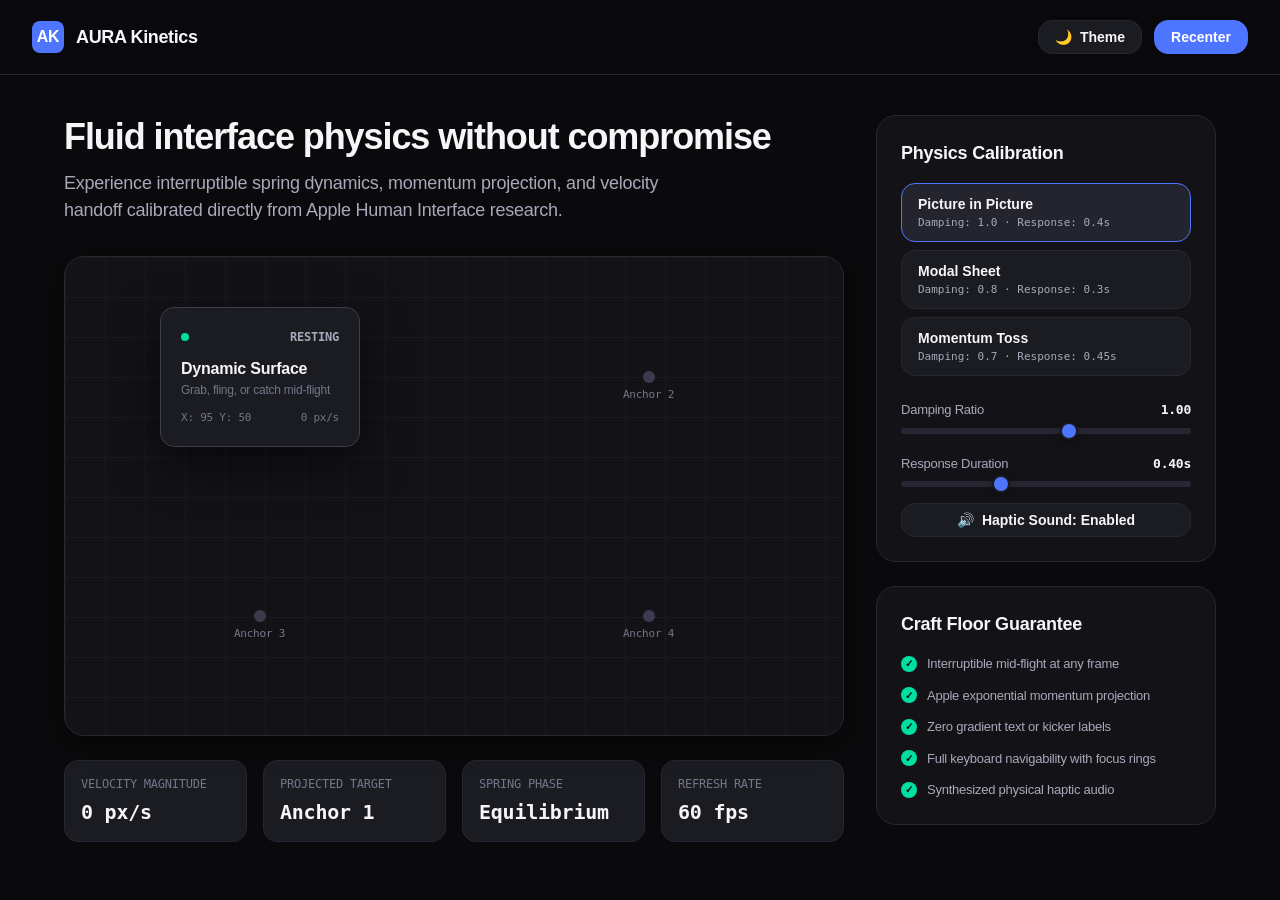
==== showcase/index.html @ 550259f9 "feat(showcase): add AURA Kinetics fluid motion showcase complying with Unfuckin-Slop" ====
<!DOCTYPE html>
<html lang="en">
<head>
  <meta charset="UTF-8">
  <meta name="viewport" content="width=device-width, initial-scale=1.0">
  <title>AURA Kinetics · Fluid Motion & Kinetic Surface Studio</title>
  <link rel="stylesheet" href="styles.css">
</head>
<body>
  <!-- Header Bar -->
  <header class="header-bar">
    <div class="brand-wrapper">
      <div class="brand-glyph" aria-hidden="true">AK</div>
      <span class="brand-title">AURA Kinetics</span>
    </div>
    <div class="nav-actions">
      <button type="button" class="btn" id="theme-toggle" aria-label="Toggle visual theme">
        <span id="theme-icon" aria-hidden="true">🌙</span>
        <span id="theme-text">Theme</span>
      </button>
      <button type="button" class="btn btn-primary" id="reset-pos-btn">
        <span>Recenter</span>
      </button>
    </div>
  </header>

  <!-- Main Showcase Container -->
  <main class="main-shell">
    <section class="stage-container" aria-label="Physics playground">
      <div class="hero-statement">
        <h1 class="hero-headline">Fluid interface physics without compromise</h1>
        <p class="hero-description">
          Experience interruptible spring dynamics, momentum projection, and velocity handoff calibrated directly from Apple Human Interface research.
        </p>
      </div>

      <!-- Live Physics Simulation Canvas -->
      <div class="physics-viewport" id="viewport" role="region" aria-label="Interactive spring canvas">
        <div class="viewport-grid" aria-hidden="true"></div>

        <!-- Four Target Anchors for Snapping -->
        <div class="viewport-anchor" style="top: 25%; left: 25%;">
          <span class="anchor-label">Anchor 1</span>
        </div>
        <div class="viewport-anchor" style="top: 25%; left: 75%;">
          <span class="anchor-label">Anchor 2</span>
        </div>
        <div class="viewport-anchor" style="top: 75%; left: 25%;">
          <span class="anchor-label">Anchor 3</span>
        </div>
        <div class="viewport-anchor" style="top: 75%; left: 75%;">
          <span class="anchor-label">Anchor 4</span>
        </div>

        <!-- Draggable Kinetic Card -->
        <div class="kinetic-card" id="card" tabindex="0" role="button" aria-label="Draggable kinetic card, use arrow keys or drag with pointer">
          <div class="kinetic-header">
            <span class="kinetic-indicator" id="indicator" aria-hidden="true"></span>
            <span class="kinetic-status-tag" id="status-tag">RESTING</span>
          </div>
          <div class="kinetic-body">
            <div class="kinetic-body-title">Dynamic Surface</div>
            <div class="kinetic-body-sub">Grab, fling, or catch mid-flight</div>
          </div>
          <div class="kinetic-footer">
            <span id="coord-readout">X: 0 Y: 0</span>
            <span id="vel-readout">0 px/s</span>
          </div>
        </div>
      </div>

      <!-- Real-Time Telemetry Dashboard -->
      <div class="telemetry-row">
        <div class="telemetry-cell">
          <div class="telemetry-title">Velocity Magnitude</div>
          <div class="telemetry-data" id="tel-velocity">0 px/s</div>
        </div>
        <div class="telemetry-cell">
          <div class="telemetry-title">Projected Target</div>
          <div class="telemetry-data" id="tel-projection">Anchor 1</div>
        </div>
        <div class="telemetry-cell">
          <div class="telemetry-title">Spring Phase</div>
          <div class="telemetry-data" id="tel-phase">Equilibrium</div>
        </div>
        <div class="telemetry-cell">
          <div class="telemetry-title">Refresh Rate</div>
          <div class="telemetry-data" id="tel-fps">60 fps</div>
        </div>
      </div>
    </section>

    <!-- Controls & Inspection Sidebar -->
    <aside class="inspector-panel" aria-label="Configuration and craft checklist">
      <!-- Physics Calibration Card -->
      <div class="panel-card">
        <h2 class="panel-header">Physics Calibration</h2>
        
        <div class="preset-group" role="radiogroup" aria-label="Spring interaction presets">
          <button type="button" class="preset-btn active" data-preset="pip" role="radio" aria-checked="true">
            <span class="preset-name">Picture in Picture</span>
            <span class="preset-details">Damping: 1.0 · Response: 0.4s</span>
          </button>
          <button type="button" class="preset-btn" data-preset="sheet" role="radio" aria-checked="false">
            <span class="preset-name">Modal Sheet</span>
            <span class="preset-details">Damping: 0.8 · Response: 0.3s</span>
          </button>
          <button type="button" class="preset-btn" data-preset="rotation" role="radio" aria-checked="false">
            <span class="preset-name">Momentum Toss</span>
            <span class="preset-details">Damping: 0.7 · Response: 0.45s</span>
          </button>
        </div>

        <div class="slider-group">
          <div class="slider-unit">
            <div class="slider-label-row">
              <label for="damping-slider">Damping Ratio</label>
              <span class="slider-val-readout" id="damping-val">1.00</span>
            </div>
            <input type="range" id="damping-slider" min="0.3" max="1.5" step="0.05" value="1.00">
          </div>

          <div class="slider-unit">
            <div class="slider-label-row">
              <label for="response-slider">Response Duration</label>
              <span class="slider-val-readout" id="response-val">0.40s</span>
            </div>
            <input type="range" id="response-slider" min="0.1" max="1.0" step="0.05" value="0.40">
          </div>
        </div>

        <button type="button" class="btn sound-toggle-btn" id="audio-toggle">
          <span id="sound-icon" aria-hidden="true">🔊</span>
          <span id="sound-text">Haptic Sound: Enabled</span>
        </button>
      </div>

      <!-- Craft Floor Standards Verification Card -->
      <div class="panel-card">
        <h2 class="panel-header">Craft Floor Guarantee</h2>
        <div class="checklist-wrapper">
          <div class="check-item">
            <span class="check-badge" aria-hidden="true">✓</span>
            <span>Interruptible mid-flight at any frame</span>
          </div>
          <div class="check-item">
            <span class="check-badge" aria-hidden="true">✓</span>
            <span>Apple exponential momentum projection</span>
          </div>
          <div class="check-item">
            <span class="check-badge" aria-hidden="true">✓</span>
            <span>Zero gradient text or kicker labels</span>
          </div>
          <div class="check-item">
            <span class="check-badge" aria-hidden="true">✓</span>
            <span>Full keyboard navigability with focus rings</span>
          </div>
          <div class="check-item">
            <span class="check-badge" aria-hidden="true">✓</span>
            <span>Synthesized physical haptic audio</span>
          </div>
        </div>
      </div>
    </aside>
  </main>

  <script src="app.js"></script>
</body>
</html>
---- showcase/styles.css ----
/* 
  AURA KINETICS - Dynamic Surface & Fluid Motion Studio
  Engineered under Unfuckin-Slop Craft Floor & Apple Fluid Interface guidelines.
*/

:root {
  --font-sans: -apple-system, BlinkMacSystemFont, "SF Pro Display", "SF Pro Text", "Segoe UI", Roboto, "Helvetica Neue", sans-serif;
  --font-mono: "SF Mono", ui-monospace, Menlo, Monaco, Consolas, monospace;
  
  /* Precision Palette (WCAG AAA / AA Compliant) */
  --bg-primary: #0a0a0c;
  --bg-secondary: #131317;
  --bg-surface: #1b1b22;
  --bg-surface-elevated: #24242e;
  --bg-overlay: rgba(10, 10, 12, 0.85);

  --border-subtle: #272733;
  --border-strong: #3b3b4d;
  --border-focus: #5d7aff;

  --text-primary: #f6f6f9;
  --text-secondary: #a8a8ba;
  --text-tertiary: #75758a;
  
  --accent-spring: #4e75ff;
  --accent-spring-hover: #3d64f0;
  --accent-energy: #00dfa2;
  --accent-warning: #ffb830;
  
  --radius-sm: 8px;
  --radius-md: 14px;
  --radius-lg: 20px;
  --radius-full: 9999px;

  /* Natural Depth System with soft blur & positive offset */
  --shadow-sm: 0 2px 6px rgba(0, 0, 0, 0.35);
  --shadow-md: 0 8px 24px rgba(0, 0, 0, 0.45);
  --shadow-lg: 0 16px 48px rgba(0, 0, 0, 0.6);
}

[data-theme="light"] {
  --bg-primary: #f8f9fc;
  --bg-secondary: #edeff5;
  --bg-surface: #ffffff;
  --bg-surface-elevated: #fcfcfd;
  --bg-overlay: rgba(248, 249, 252, 0.88);

  --border-subtle: #d8dce8;
  --border-strong: #b8bfd4;
  --border-focus: #2855e6;

  --text-primary: #0f121d;
  --text-secondary: #484f68;
  --text-tertiary: #6e7796;
  
  --accent-spring: #2554f5;
  --accent-spring-hover: #1943da;
  --accent-energy: #008f65;
  --accent-warning: #b36b00;

  --shadow-sm: 0 2px 8px rgba(15, 18, 29, 0.08);
  --shadow-md: 0 10px 30px rgba(15, 18, 29, 0.12);
  --shadow-lg: 0 20px 50px rgba(15, 18, 29, 0.16);
}

html {
  font-size: 100%;
  box-sizing: border-box;
}

*, *::before, *::after {
  box-sizing: inherit;
  margin: 0;
  padding: 0;
}

body {
  font-family: var(--font-sans);
  background-color: var(--bg-primary);
  color: var(--text-primary);
  line-height: 1.5;
  letter-spacing: -0.015em;
  min-height: 100vh;
  display: flex;
  flex-direction: column;
  overflow-x: hidden;
  -webkit-font-smoothing: antialiased;
  -moz-osx-font-smoothing: grayscale;
}

/* Accessible Global Focus States */
:focus-visible {
  outline: 2px solid var(--border-focus);
  outline-offset: 3px;
}

/* Header & Navigation */
.header-bar {
  display: flex;
  align-items: center;
  justify-content: space-between;
  padding: 1.25rem 2rem;
  border-bottom: 1px solid var(--border-subtle);
  background-color: var(--bg-overlay);
  backdrop-filter: blur(16px);
  position: sticky;
  top: 0;
  z-index: 100;
}

.brand-wrapper {
  display: flex;
  align-items: center;
  gap: 0.75rem;
}

.brand-glyph {
  width: 2rem;
  height: 2rem;
  border-radius: var(--radius-sm);
  background-color: var(--accent-spring);
  color: #ffffff;
  display: flex;
  align-items: center;
  justify-content: center;
  font-weight: 700;
  font-size: 1rem;
}

.brand-title {
  font-size: 1.125rem;
  font-weight: 700;
  letter-spacing: -0.02em;
  color: var(--text-primary);
}

.nav-actions {
  display: flex;
  align-items: center;
  gap: 0.75rem;
}

/* Controls & Buttons */
.btn {
  font-family: var(--font-sans);
  font-size: 0.875rem;
  font-weight: 600;
  padding: 0.5rem 1rem;
  border-radius: var(--radius-md);
  border: 1px solid var(--border-subtle);
  background-color: var(--bg-surface);
  color: var(--text-primary);
  cursor: pointer;
  display: inline-flex;
  align-items: center;
  gap: 0.5rem;
  transition: background-color 0.15s ease, border-color 0.15s ease, opacity 0.12s ease;
  user-select: none;
  -webkit-tap-highlight-color: transparent;
}

.btn:hover {
  background-color: var(--bg-surface-elevated);
  border-color: var(--border-strong);
}

.btn:active {
  opacity: 0.85;
}

.btn-primary {
  background-color: var(--accent-spring);
  border-color: var(--accent-spring);
  color: #ffffff;
}

.btn-primary:hover {
  background-color: var(--accent-spring-hover);
  border-color: var(--accent-spring-hover);
}

/* Main Container */
.main-shell {
  flex: 1;
  max-width: 1200px;
  width: 100%;
  margin: 0 auto;
  padding: 2.5rem 1.5rem;
  display: grid;
  grid-template-columns: 1fr 340px;
  gap: 2rem;
}

@media (max-width: 900px) {
  .main-shell {
    grid-template-columns: 1fr;
  }
}

/* Playground Viewport */
.stage-container {
  display: flex;
  flex-direction: column;
  gap: 1.5rem;
}

.hero-statement {
  margin-bottom: 0.5rem;
}

.hero-headline {
  font-size: 2.25rem;
  font-weight: 800;
  line-height: 1.2;
  letter-spacing: -0.03em;
  color: var(--text-primary);
  margin-bottom: 0.75rem;
}

.hero-description {
  font-size: 1.125rem;
  color: var(--text-secondary);
  max-width: 65ch;
}

/* Physical Simulation Canvas Frame */
.physics-viewport {
  position: relative;
  background-color: var(--bg-secondary);
  border: 1px solid var(--border-subtle);
  border-radius: var(--radius-lg);
  height: 480px;
  overflow: hidden;
  box-shadow: var(--shadow-md);
  user-select: none;
  touch-action: none;
}

.viewport-grid {
  position: absolute;
  inset: 0;
  background-image: 
    linear-gradient(to right, var(--border-subtle) 1px, transparent 1px),
    linear-gradient(to bottom, var(--border-subtle) 1px, transparent 1px);
  background-size: 40px 40px;
  opacity: 0.4;
  pointer-events: none;
}

.viewport-anchor {
  position: absolute;
  width: 12px;
  height: 12px;
  border-radius: 50%;
  background-color: var(--border-strong);
  transform: translate(-50%, -50%);
  pointer-events: none;
}

.anchor-label {
  position: absolute;
  top: 16px;
  left: 50%;
  transform: translateX(-50%);
  font-family: var(--font-mono);
  font-size: 0.6875rem;
  color: var(--text-tertiary);
  white-space: nowrap;
}

/* The Interactive Kinetic Element */
.kinetic-card {
  position: absolute;
  top: 0;
  left: 0;
  width: 200px;
  height: 140px;
  border-radius: var(--radius-md);
  background-color: var(--bg-surface);
  border: 1px solid var(--border-strong);
  box-shadow: var(--shadow-lg);
  cursor: grab;
  will-change: transform;
  display: flex;
  flex-direction: column;
  justify-content: space-between;
  padding: 1.25rem;
  touch-action: none;
}

.kinetic-card:active {
  cursor: grabbing;
}

.kinetic-header {
  display: flex;
  align-items: center;
  justify-content: space-between;
}

.kinetic-indicator {
  width: 8px;
  height: 8px;
  border-radius: 50%;
  background-color: var(--accent-energy);
}

.kinetic-status-tag {
  font-family: var(--font-mono);
  font-size: 0.75rem;
  font-weight: 600;
  color: var(--text-secondary);
}

.kinetic-body {
  margin: auto 0;
}

.kinetic-body-title {
  font-size: 1rem;
  font-weight: 700;
  color: var(--text-primary);
}

.kinetic-body-sub {
  font-size: 0.75rem;
  color: var(--text-tertiary);
}

.kinetic-footer {
  display: flex;
  justify-content: space-between;
  align-items: center;
  font-family: var(--font-mono);
  font-size: 0.6875rem;
  color: var(--text-tertiary);
}

/* Telemetry Ribbon */
.telemetry-row {
  display: grid;
  grid-template-columns: repeat(4, 1fr);
  gap: 1rem;
}

@media (max-width: 640px) {
  .telemetry-row {
    grid-template-columns: repeat(2, 1fr);
  }
}

.telemetry-cell {
  background-color: var(--bg-surface);
  border: 1px solid var(--border-subtle);
  border-radius: var(--radius-md);
  padding: 0.875rem 1rem;
}

.telemetry-title {
  font-family: var(--font-mono);
  font-size: 0.75rem;
  color: var(--text-tertiary);
  margin-bottom: 0.25rem;
  text-transform: uppercase;
}

.telemetry-data {
  font-family: var(--font-mono);
  font-size: 1.25rem;
  font-weight: 700;
  color: var(--text-primary);
  font-variant-numeric: tabular-nums;
}

/* Side Inspection Panel */
.inspector-panel {
  display: flex;
  flex-direction: column;
  gap: 1.5rem;
}

.panel-card {
  background-color: var(--bg-secondary);
  border: 1px solid var(--border-subtle);
  border-radius: var(--radius-lg);
  padding: 1.5rem;
}

.panel-header {
  font-size: 1.125rem;
  font-weight: 700;
  margin-bottom: 1rem;
  color: var(--text-primary);
}

.preset-group {
  display: flex;
  flex-direction: column;
  gap: 0.5rem;
  margin-bottom: 1.5rem;
}

.preset-btn {
  text-align: left;
  padding: 0.75rem 1rem;
  border-radius: var(--radius-md);
  border: 1px solid var(--border-subtle);
  background-color: var(--bg-surface);
  color: var(--text-primary);
  cursor: pointer;
  display: flex;
  flex-direction: column;
  gap: 0.25rem;
  transition: border-color 0.15s ease, background-color 0.15s ease;
}

.preset-btn:hover {
  background-color: var(--bg-surface-elevated);
  border-color: var(--border-strong);
}

.preset-btn.active {
  border-color: var(--accent-spring);
  background-color: var(--bg-surface-elevated);
}

.preset-name {
  font-weight: 600;
  font-size: 0.875rem;
}

.preset-details {
  font-family: var(--font-mono);
  font-size: 0.6875rem;
  color: var(--text-secondary);
}

/* Physics Sliders */
.slider-group {
  display: flex;
  flex-direction: column;
  gap: 1.25rem;
}

.slider-unit {
  display: flex;
  flex-direction: column;
  gap: 0.5rem;
}

.slider-label-row {
  display: flex;
  justify-content: space-between;
  font-size: 0.8125rem;
  color: var(--text-secondary);
}

.slider-val-readout {
  font-family: var(--font-mono);
  font-weight: 600;
  color: var(--text-primary);
  font-variant-numeric: tabular-nums;
}

input[type="range"] {
  -webkit-appearance: none;
  width: 100%;
  height: 6px;
  background-color: var(--border-subtle);
  border-radius: var(--radius-full);
  outline: none;
}

input[type="range"]::-webkit-slider-thumb {
  -webkit-appearance: none;
  width: 18px;
  height: 18px;
  border-radius: 50%;
  background-color: var(--accent-spring);
  cursor: pointer;
  border: 2px solid var(--bg-surface);
  box-shadow: var(--shadow-sm);
  transition: box-shadow 0.15s ease, background-color 0.15s ease;
}

input[type="range"]::-webkit-slider-thumb:hover {
  background-color: var(--accent-spring-hover);
  box-shadow: 0 2px 8px rgba(78, 117, 255, 0.45);
}

/* Craft Floor Checklist Card */
.checklist-wrapper {
  display: flex;
  flex-direction: column;
  gap: 0.75rem;
  font-size: 0.8125rem;
  color: var(--text-secondary);
}

.check-item {
  display: flex;
  align-items: center;
  gap: 0.625rem;
}

.check-badge {
  display: inline-flex;
  align-items: center;
  justify-content: center;
  width: 16px;
  height: 16px;
  border-radius: 50%;
  background-color: var(--accent-energy);
  color: #000000;
  font-size: 0.625rem;
  font-weight: 800;
}

/* Sound Toggle */
.sound-toggle-btn {
  width: 100%;
  justify-content: center;
  margin-top: 1rem;
}

/* Reduced Motion Fallback */
@media (prefers-reduced-motion: reduce) {
  * {
    animation-duration: 0.01ms !important;
    animation-iteration-count: 1 !important;
    transition-duration: 0.01ms !important;
    scroll-behavior: auto !important;
  }
}
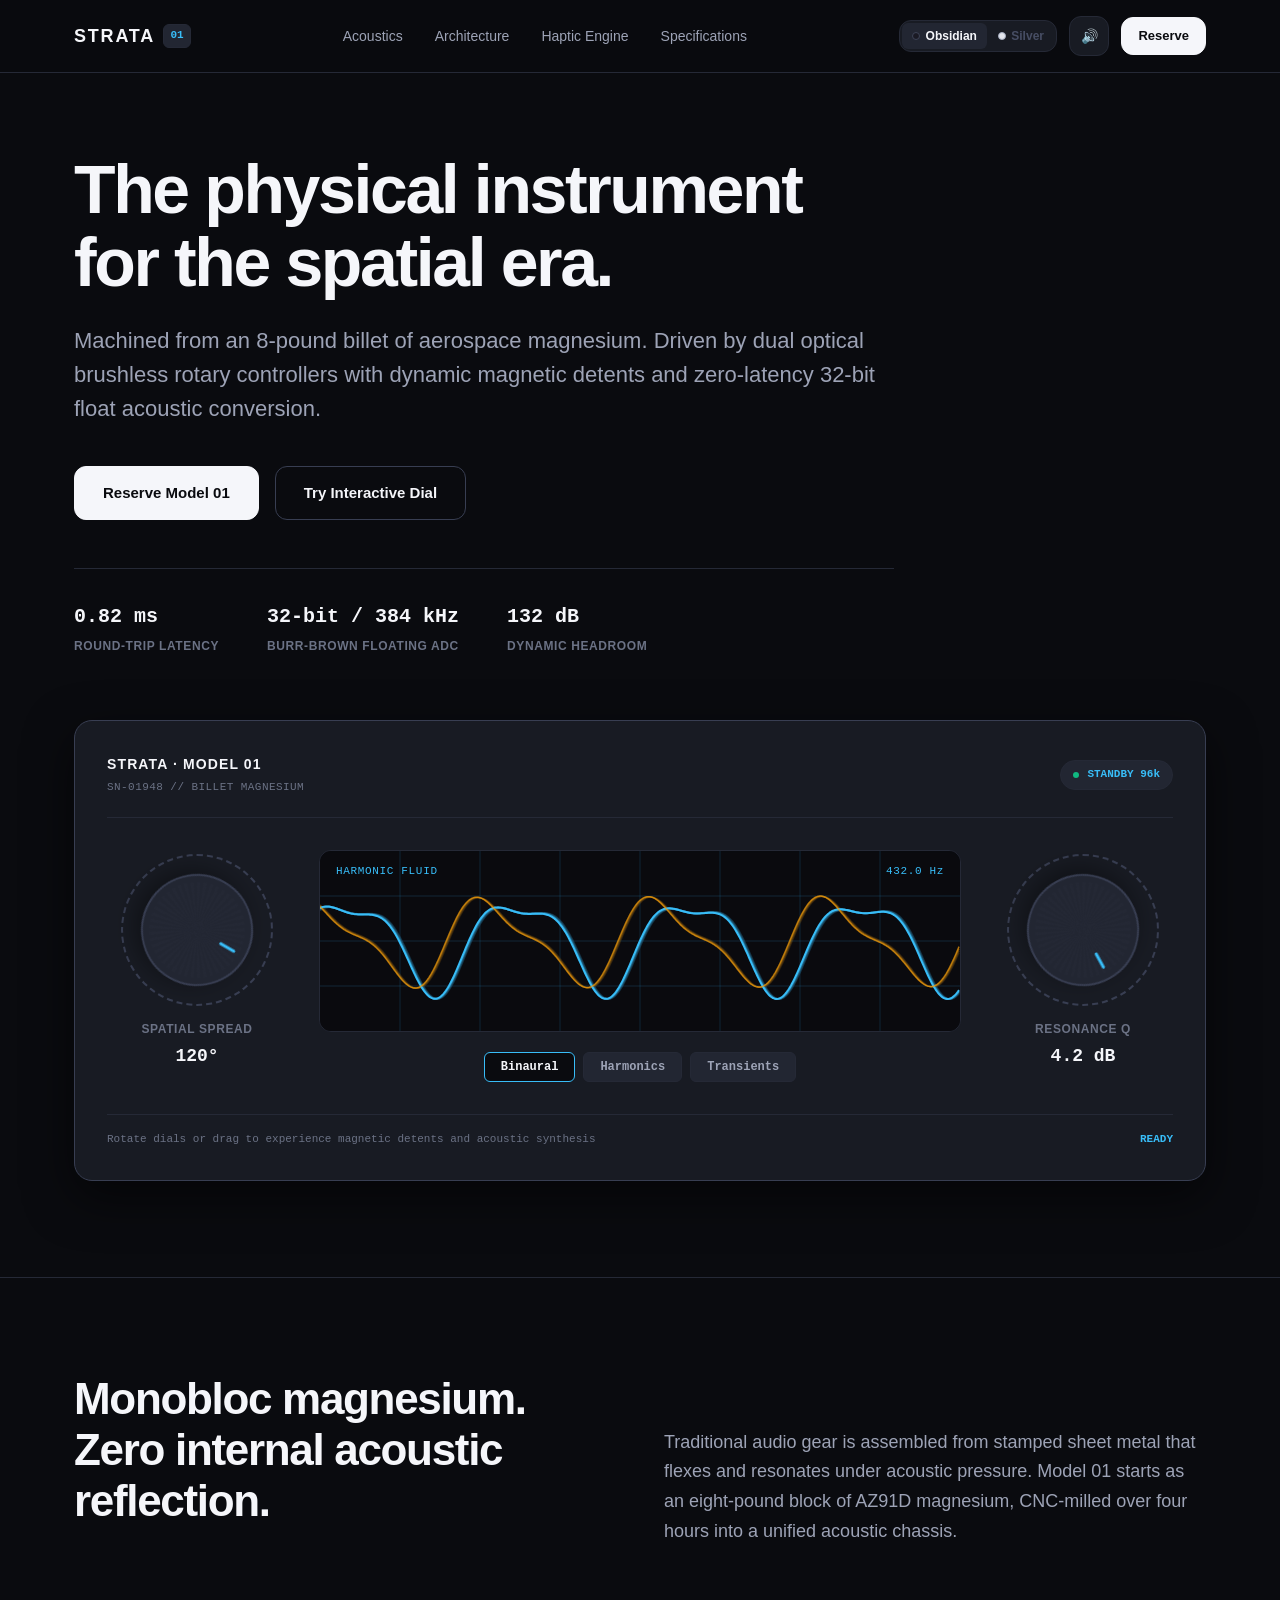
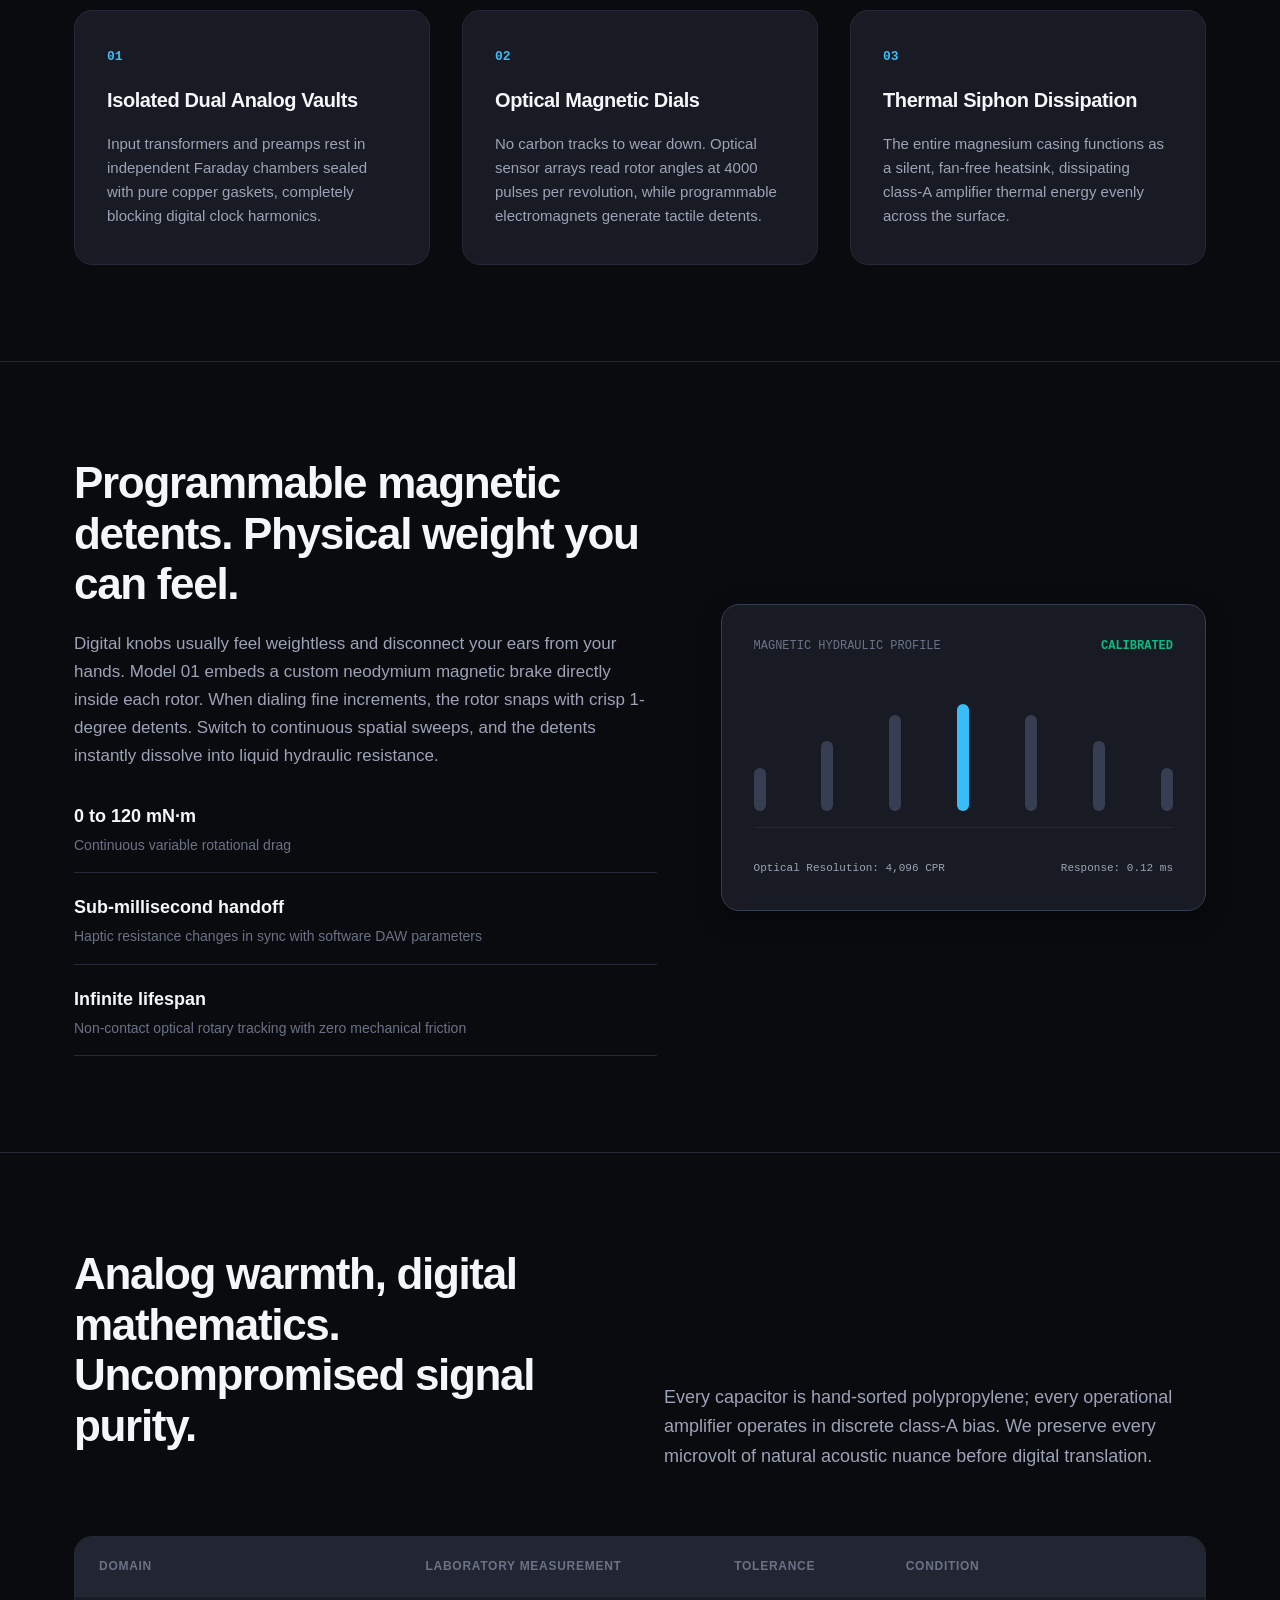
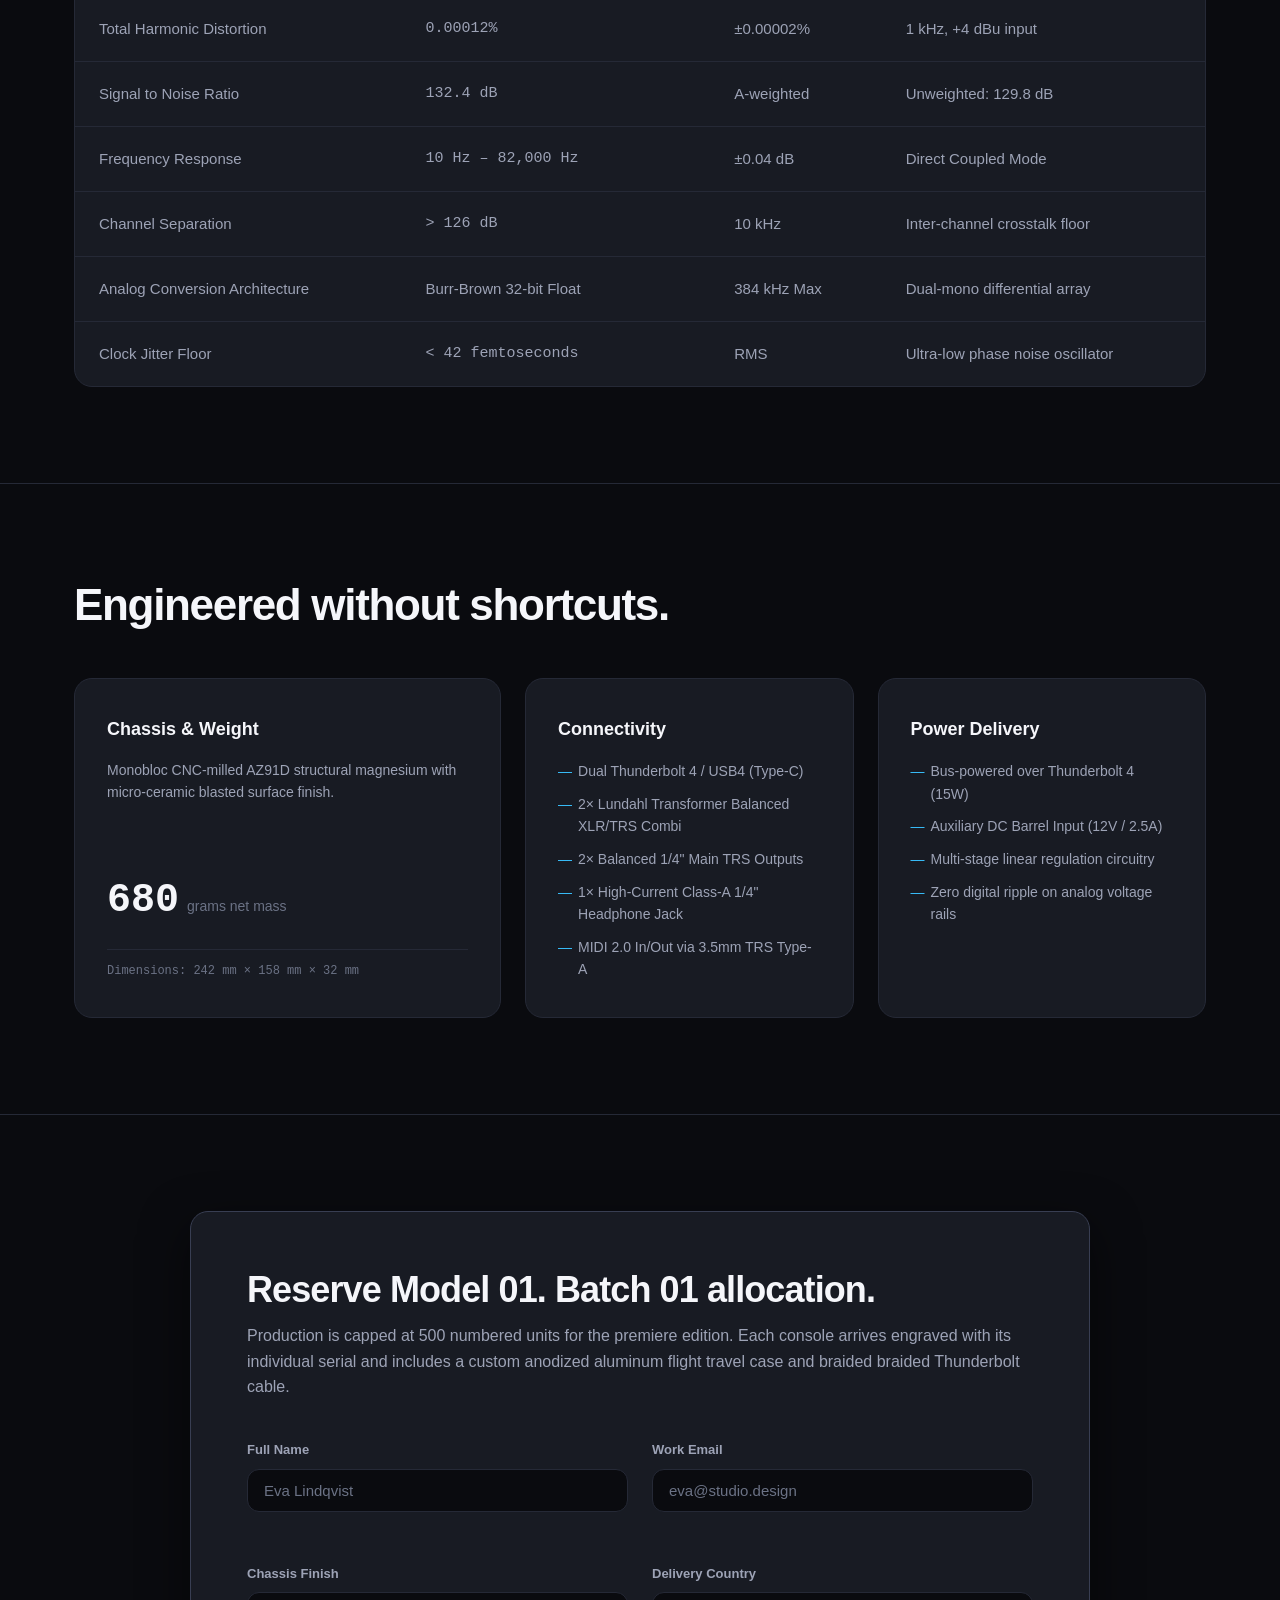
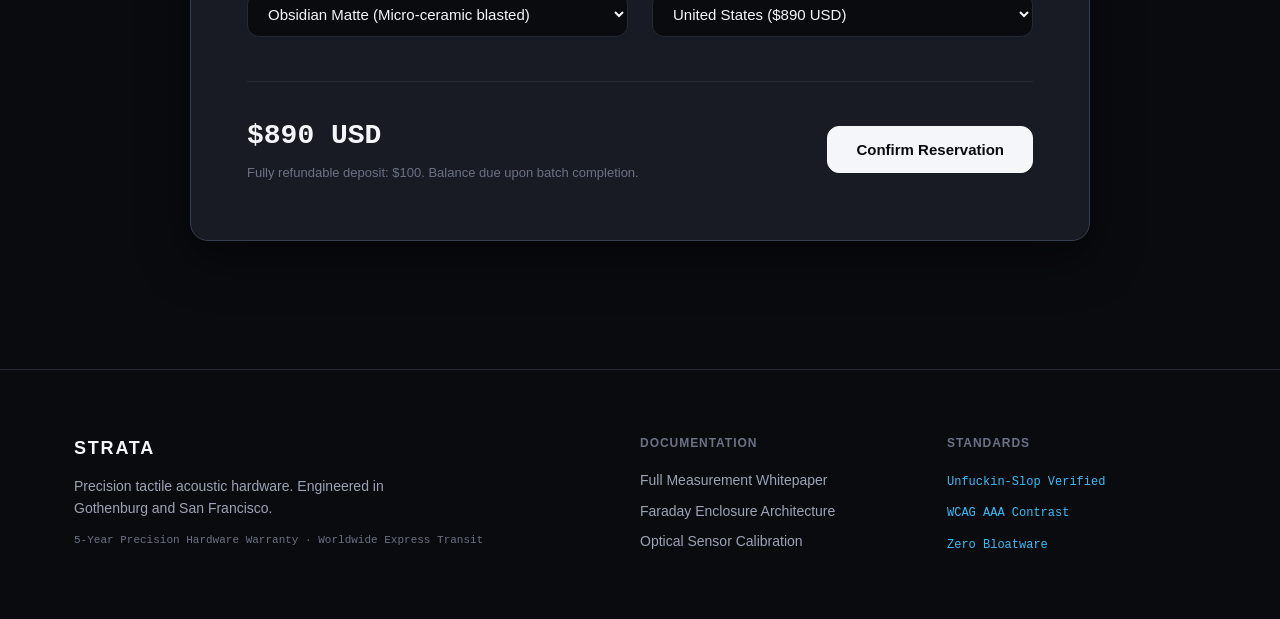
==== commit 032ef18d: "feat(showcase): implement STRATA Model 01 product landing page with tactile console and haptics" ====
--- a/showcase/index.html
+++ b/showcase/index.html
@@ -3,167 +3,464 @@
 <head>
   <meta charset="UTF-8">
   <meta name="viewport" content="width=device-width, initial-scale=1.0">
-  <title>AURA Kinetics · Fluid Motion & Kinetic Surface Studio</title>
+  <title>STRATA Model 01 · Tactile Spatial Audio Console</title>
+  <meta name="description" content="Precision analog-digital spatial audio console milled from solid aerospace magnesium billet with magnetic optical rotary controls.">
   <link rel="stylesheet" href="styles.css">
 </head>
-<body>
-  <!-- Header Bar -->
-  <header class="header-bar">
-    <div class="brand-wrapper">
-      <div class="brand-glyph" aria-hidden="true">AK</div>
-      <span class="brand-title">AURA Kinetics</span>
-    </div>
-    <div class="nav-actions">
-      <button type="button" class="btn" id="theme-toggle" aria-label="Toggle visual theme">
-        <span id="theme-icon" aria-hidden="true">🌙</span>
-        <span id="theme-text">Theme</span>
-      </button>
-      <button type="button" class="btn btn-primary" id="reset-pos-btn">
-        <span>Recenter</span>
-      </button>
+<body data-finish="obsidian">
+  <!-- Global Navigation Bar -->
+  <header class="site-header">
+    <div class="header-inner">
+      <a href="#hero" class="brand-link" aria-label="STRATA Home">
+        <span class="brand-wordmark">STRATA</span>
+        <span class="model-badge">01</span>
+      </a>
+
+      <nav class="nav-links" aria-label="Product navigation">
+        <a href="#acoustics" class="nav-anchor">Acoustics</a>
+        <a href="#architecture" class="nav-anchor">Architecture</a>
+        <a href="#haptics" class="nav-anchor">Haptic Engine</a>
+        <a href="#specs" class="nav-anchor">Specifications</a>
+      </nav>
+
+      <div class="header-actions">
+        <!-- Finish Switcher (Obsidian / Silver) -->
+        <div class="finish-control" role="group" aria-label="Chassis finish selector">
+          <button type="button" class="finish-btn active" id="finish-obsidian" data-finish="obsidian" aria-pressed="true">
+            <span class="finish-swatch swatch-obsidian" aria-hidden="true"></span>
+            <span>Obsidian</span>
+          </button>
+          <button type="button" class="finish-btn" id="finish-silver" data-finish="silver" aria-pressed="false">
+            <span class="finish-swatch swatch-silver" aria-hidden="true"></span>
+            <span>Silver</span>
+          </button>
+        </div>
+
+        <!-- Haptic Sound Toggle -->
+        <button type="button" class="btn btn-icon" id="haptic-audio-toggle" aria-label="Toggle haptic feedback sound" title="Toggle audio feedback">
+          <span id="audio-status-glyph" aria-hidden="true">🔊</span>
+        </button>
+
+        <!-- Primary Reservation Anchor -->
+        <a href="#reserve" class="btn btn-primary nav-reserve-btn">Reserve</a>
+      </div>
     </div>
   </header>
 
-  <!-- Main Showcase Container -->
-  <main class="main-shell">
-    <section class="stage-container" aria-label="Physics playground">
-      <div class="hero-statement">
-        <h1 class="hero-headline">Fluid interface physics without compromise</h1>
-        <p class="hero-description">
-          Experience interruptible spring dynamics, momentum projection, and velocity handoff calibrated directly from Apple Human Interface research.
-        </p>
-      </div>
-
-      <!-- Live Physics Simulation Canvas -->
-      <div class="physics-viewport" id="viewport" role="region" aria-label="Interactive spring canvas">
-        <div class="viewport-grid" aria-hidden="true"></div>
-
-        <!-- Four Target Anchors for Snapping -->
-        <div class="viewport-anchor" style="top: 25%; left: 25%;">
-          <span class="anchor-label">Anchor 1</span>
-        </div>
-        <div class="viewport-anchor" style="top: 25%; left: 75%;">
-          <span class="anchor-label">Anchor 2</span>
-        </div>
-        <div class="viewport-anchor" style="top: 75%; left: 25%;">
-          <span class="anchor-label">Anchor 3</span>
-        </div>
-        <div class="viewport-anchor" style="top: 75%; left: 75%;">
-          <span class="anchor-label">Anchor 4</span>
-        </div>
-
-        <!-- Draggable Kinetic Card -->
-        <div class="kinetic-card" id="card" tabindex="0" role="button" aria-label="Draggable kinetic card, use arrow keys or drag with pointer">
-          <div class="kinetic-header">
-            <span class="kinetic-indicator" id="indicator" aria-hidden="true"></span>
-            <span class="kinetic-status-tag" id="status-tag">RESTING</span>
-          </div>
-          <div class="kinetic-body">
-            <div class="kinetic-body-title">Dynamic Surface</div>
-            <div class="kinetic-body-sub">Grab, fling, or catch mid-flight</div>
-          </div>
-          <div class="kinetic-footer">
-            <span id="coord-readout">X: 0 Y: 0</span>
-            <span id="vel-readout">0 px/s</span>
-          </div>
-        </div>
-      </div>
-
-      <!-- Real-Time Telemetry Dashboard -->
-      <div class="telemetry-row">
-        <div class="telemetry-cell">
-          <div class="telemetry-title">Velocity Magnitude</div>
-          <div class="telemetry-data" id="tel-velocity">0 px/s</div>
-        </div>
-        <div class="telemetry-cell">
-          <div class="telemetry-title">Projected Target</div>
-          <div class="telemetry-data" id="tel-projection">Anchor 1</div>
-        </div>
-        <div class="telemetry-cell">
-          <div class="telemetry-title">Spring Phase</div>
-          <div class="telemetry-data" id="tel-phase">Equilibrium</div>
-        </div>
-        <div class="telemetry-cell">
-          <div class="telemetry-title">Refresh Rate</div>
-          <div class="telemetry-data" id="tel-fps">60 fps</div>
-        </div>
-      </div>
-    </section>
-
-    <!-- Controls & Inspection Sidebar -->
-    <aside class="inspector-panel" aria-label="Configuration and craft checklist">
-      <!-- Physics Calibration Card -->
-      <div class="panel-card">
-        <h2 class="panel-header">Physics Calibration</h2>
-        
-        <div class="preset-group" role="radiogroup" aria-label="Spring interaction presets">
-          <button type="button" class="preset-btn active" data-preset="pip" role="radio" aria-checked="true">
-            <span class="preset-name">Picture in Picture</span>
-            <span class="preset-details">Damping: 1.0 · Response: 0.4s</span>
-          </button>
-          <button type="button" class="preset-btn" data-preset="sheet" role="radio" aria-checked="false">
-            <span class="preset-name">Modal Sheet</span>
-            <span class="preset-details">Damping: 0.8 · Response: 0.3s</span>
-          </button>
-          <button type="button" class="preset-btn" data-preset="rotation" role="radio" aria-checked="false">
-            <span class="preset-name">Momentum Toss</span>
-            <span class="preset-details">Damping: 0.7 · Response: 0.45s</span>
-          </button>
-        </div>
-
-        <div class="slider-group">
-          <div class="slider-unit">
-            <div class="slider-label-row">
-              <label for="damping-slider">Damping Ratio</label>
-              <span class="slider-val-readout" id="damping-val">1.00</span>
-            </div>
-            <input type="range" id="damping-slider" min="0.3" max="1.5" step="0.05" value="1.00">
-          </div>
-
-          <div class="slider-unit">
-            <div class="slider-label-row">
-              <label for="response-slider">Response Duration</label>
-              <span class="slider-val-readout" id="response-val">0.40s</span>
-            </div>
-            <input type="range" id="response-slider" min="0.1" max="1.0" step="0.05" value="0.40">
-          </div>
-        </div>
-
-        <button type="button" class="btn sound-toggle-btn" id="audio-toggle">
-          <span id="sound-icon" aria-hidden="true">🔊</span>
-          <span id="sound-text">Haptic Sound: Enabled</span>
-        </button>
-      </div>
-
-      <!-- Craft Floor Standards Verification Card -->
-      <div class="panel-card">
-        <h2 class="panel-header">Craft Floor Guarantee</h2>
-        <div class="checklist-wrapper">
-          <div class="check-item">
-            <span class="check-badge" aria-hidden="true">✓</span>
-            <span>Interruptible mid-flight at any frame</span>
-          </div>
-          <div class="check-item">
-            <span class="check-badge" aria-hidden="true">✓</span>
-            <span>Apple exponential momentum projection</span>
-          </div>
-          <div class="check-item">
-            <span class="check-badge" aria-hidden="true">✓</span>
-            <span>Zero gradient text or kicker labels</span>
-          </div>
-          <div class="check-item">
-            <span class="check-badge" aria-hidden="true">✓</span>
-            <span>Full keyboard navigability with focus rings</span>
-          </div>
-          <div class="check-item">
-            <span class="check-badge" aria-hidden="true">✓</span>
-            <span>Synthesized physical haptic audio</span>
-          </div>
-        </div>
-      </div>
-    </aside>
+  <main id="main-content">
+    <!-- Hero Section -->
+    <section class="hero-section" id="hero" aria-label="Product introduction">
+      <div class="container hero-container">
+        <div class="hero-content">
+          <h1 class="hero-title">The physical instrument for the spatial era.</h1>
+          <p class="hero-lead">
+            Machined from an 8-pound billet of aerospace magnesium. Driven by dual optical brushless rotary controllers with dynamic magnetic detents and zero-latency 32-bit float acoustic conversion.
+          </p>
+          <div class="hero-cta-group">
+            <a href="#reserve" class="btn btn-primary btn-large">Reserve Model 01</a>
+            <a href="#interactive-console" class="btn btn-secondary btn-large">Try Interactive Dial</a>
+          </div>
+          <div class="hero-meta-strip">
+            <div class="meta-item">
+              <span class="meta-value">0.82 ms</span>
+              <span class="meta-label">Round-Trip Latency</span>
+            </div>
+            <div class="meta-item">
+              <span class="meta-value">32-bit / 384 kHz</span>
+              <span class="meta-label">Burr-Brown Floating ADC</span>
+            </div>
+            <div class="meta-item">
+              <span class="meta-value">132 dB</span>
+              <span class="meta-label">Dynamic Headroom</span>
+            </div>
+          </div>
+        </div>
+
+        <!-- Interactive Physical Hardware Console Unit -->
+        <div class="hero-hardware-wrapper" id="interactive-console">
+          <div class="console-housing" id="console-chassis" role="region" aria-label="Interactive STRATA Model 01 console interface">
+            
+            <!-- Console Top Deck -->
+            <div class="console-deck">
+              <div class="deck-header">
+                <div class="deck-branding">
+                  <span class="deck-model">STRATA · MODEL 01</span>
+                  <span class="deck-serial">SN-01948 // BILLET MAGNESIUM</span>
+                </div>
+                <div class="deck-telemetry">
+                  <span class="telemetry-pill" id="power-indicator">
+                    <span class="beacon-dot" aria-hidden="true"></span>
+                    <span id="power-state-text">STANDBY 96k</span>
+                  </span>
+                </div>
+              </div>
+
+              <!-- Main Controller Deck Grid -->
+              <div class="deck-controls-grid">
+                
+                <!-- Left Rotary Controller: Spatial Field Angle -->
+                <div class="rotary-station">
+                  <div class="rotary-dial-assembly" id="dial-spatial" tabindex="0" role="slider" aria-label="Spatial Field Angle Controller" aria-valuemin="0" aria-valuemax="360" aria-valuenow="120">
+                    <div class="rotary-led-ring" id="led-ring-spatial" aria-hidden="true"></div>
+                    <div class="rotary-knob" id="knob-spatial">
+                      <div class="knob-knurled-edge" aria-hidden="true"></div>
+                      <div class="knob-indicator" aria-hidden="true"></div>
+                    </div>
+                  </div>
+                  <div class="rotary-readout">
+                    <span class="rotary-name">Spatial Spread</span>
+                    <span class="rotary-value" id="val-spatial">120°</span>
+                  </div>
+                </div>
+
+                <!-- Center: Live Vector Waveform Display -->
+                <div class="console-display-station">
+                  <div class="screen-frame">
+                    <canvas id="waveform-canvas" width="480" height="200" aria-label="Live acoustic spectrum visualizer"></canvas>
+                    <div class="screen-overlay-info">
+                      <span id="screen-mode">HARMONIC FLUID</span>
+                      <span id="screen-freq">432.0 Hz</span>
+                    </div>
+                  </div>
+                  <!-- Quick Preset Switches -->
+                  <div class="deck-switches" role="radiogroup" aria-label="Harmonic mode selection">
+                    <button type="button" class="switch-toggle active" data-mode="binaural" role="radio" aria-checked="true">
+                      <span>Binaural</span>
+                    </button>
+                    <button type="button" class="switch-toggle" data-mode="harmonic" role="radio" aria-checked="false">
+                      <span>Harmonics</span>
+                    </button>
+                    <button type="button" class="switch-toggle" data-mode="transient" role="radio" aria-checked="false">
+                      <span>Transients</span>
+                    </button>
+                  </div>
+                </div>
+
+                <!-- Right Rotary Controller: Dynamic Impedance Resonance -->
+                <div class="rotary-station">
+                  <div class="rotary-dial-assembly" id="dial-resonance" tabindex="0" role="slider" aria-label="Acoustic Resonance Controller" aria-valuemin="0" aria-valuemax="100" aria-valuenow="42">
+                    <div class="rotary-led-ring" id="led-ring-resonance" aria-hidden="true"></div>
+                    <div class="rotary-knob" id="knob-resonance">
+                      <div class="knob-knurled-edge" aria-hidden="true"></div>
+                      <div class="knob-indicator" aria-hidden="true"></div>
+                    </div>
+                  </div>
+                  <div class="rotary-readout">
+                    <span class="rotary-name">Resonance Q</span>
+                    <span class="rotary-value" id="val-resonance">4.2 dB</span>
+                  </div>
+                </div>
+
+              </div>
+
+              <!-- Console Bottom Strip -->
+              <div class="deck-footer">
+                <span class="deck-footnote">Rotate dials or drag to experience magnetic detents and acoustic synthesis</span>
+                <span class="deck-status" id="interaction-hint">READY</span>
+              </div>
+            </div>
+
+          </div>
+        </div>
+      </div>
+    </section>
+
+    <!-- Physical Architecture & Materiality Section -->
+    <section class="section architecture-section" id="architecture" aria-label="Physical architecture">
+      <div class="container">
+        <div class="section-header-split">
+          <div class="header-left">
+            <h2 class="section-heading">Monobloc magnesium. Zero internal acoustic reflection.</h2>
+          </div>
+          <div class="header-right">
+            <p class="section-subtext">
+              Traditional audio gear is assembled from stamped sheet metal that flexes and resonates under acoustic pressure. Model 01 starts as an eight-pound block of AZ91D magnesium, CNC-milled over four hours into a unified acoustic chassis.
+            </p>
+          </div>
+        </div>
+
+        <div class="architecture-grid">
+          <article class="arch-card">
+            <div class="arch-number" aria-hidden="true">01</div>
+            <h3 class="arch-title">Isolated Dual Analog Vaults</h3>
+            <p class="arch-desc">
+              Input transformers and preamps rest in independent Faraday chambers sealed with pure copper gaskets, completely blocking digital clock harmonics.
+            </p>
+          </article>
+
+          <article class="arch-card">
+            <div class="arch-number" aria-hidden="true">02</div>
+            <h3 class="arch-title">Optical Magnetic Dials</h3>
+            <p class="arch-desc">
+              No carbon tracks to wear down. Optical sensor arrays read rotor angles at 4000 pulses per revolution, while programmable electromagnets generate tactile detents.
+            </p>
+          </article>
+
+          <article class="arch-card">
+            <div class="arch-number" aria-hidden="true">03</div>
+            <h3 class="arch-title">Thermal Siphon Dissipation</h3>
+            <p class="arch-desc">
+              The entire magnesium casing functions as a silent, fan-free heatsink, dissipating class-A amplifier thermal energy evenly across the surface.
+            </p>
+          </article>
+        </div>
+      </div>
+    </section>
+
+    <!-- Haptic Engine & Multimodal Feedback Section -->
+    <section class="section haptics-section" id="haptics" aria-label="Tactile engineering">
+      <div class="container">
+        <div class="haptics-spotlight-wrapper">
+          <div class="haptics-text-col">
+            <h2 class="section-heading">Programmable magnetic detents. Physical weight you can feel.</h2>
+            <p class="body-text">
+              Digital knobs usually feel weightless and disconnect your ears from your hands. Model 01 embeds a custom neodymium magnetic brake directly inside each rotor. When dialing fine increments, the rotor snaps with crisp 1-degree detents. Switch to continuous spatial sweeps, and the detents instantly dissolve into liquid hydraulic resistance.
+            </p>
+            <ul class="spec-highlights-list">
+              <li>
+                <strong>0 to 120 mN·m</strong>
+                <span>Continuous variable rotational drag</span>
+              </li>
+              <li>
+                <strong>Sub-millisecond handoff</strong>
+                <span>Haptic resistance changes in sync with software DAW parameters</span>
+              </li>
+              <li>
+                <strong>Infinite lifespan</strong>
+                <span>Non-contact optical rotary tracking with zero mechanical friction</span>
+              </li>
+            </ul>
+          </div>
+          <div class="haptics-visual-col">
+            <div class="haptic-spec-box">
+              <div class="spec-box-header">
+                <span>MAGNETIC HYDRAULIC PROFILE</span>
+                <span class="spec-live-pill">CALIBRATED</span>
+              </div>
+              <div class="spec-detent-graph" aria-hidden="true">
+                <div class="detent-notch" style="height: 40%;"></div>
+                <div class="detent-notch" style="height: 65%;"></div>
+                <div class="detent-notch" style="height: 90%;"></div>
+                <div class="detent-notch active" style="height: 100%;"></div>
+                <div class="detent-notch" style="height: 90%;"></div>
+                <div class="detent-notch" style="height: 65%;"></div>
+                <div class="detent-notch" style="height: 40%;"></div>
+              </div>
+              <div class="spec-box-footer">
+                <span>Optical Resolution: 4,096 CPR</span>
+                <span>Response: 0.12 ms</span>
+              </div>
+            </div>
+          </div>
+        </div>
+      </div>
+    </section>
+
+    <!-- Acoustic Core & Signal Chain -->
+    <section class="section acoustics-section" id="acoustics" aria-label="Acoustic engineering">
+      <div class="container">
+        <div class="section-header-split">
+          <div class="header-left">
+            <h2 class="section-heading">Analog warmth, digital mathematics. Uncompromised signal purity.</h2>
+          </div>
+          <div class="header-right">
+            <p class="section-subtext">
+              Every capacitor is hand-sorted polypropylene; every operational amplifier operates in discrete class-A bias. We preserve every microvolt of natural acoustic nuance before digital translation.
+            </p>
+          </div>
+        </div>
+
+        <div class="data-table-wrapper">
+          <table class="specs-table" aria-label="Technical measurement table">
+            <thead>
+              <tr>
+                <th scope="col">Domain</th>
+                <th scope="col">Laboratory Measurement</th>
+                <th scope="col">Tolerance</th>
+                <th scope="col">Condition</th>
+              </tr>
+            </thead>
+            <tbody>
+              <tr>
+                <td>Total Harmonic Distortion</td>
+                <td class="tabular-num">0.00012%</td>
+                <td>±0.00002%</td>
+                <td>1 kHz, +4 dBu input</td>
+              </tr>
+              <tr>
+                <td>Signal to Noise Ratio</td>
+                <td class="tabular-num">132.4 dB</td>
+                <td>A-weighted</td>
+                <td>Unweighted: 129.8 dB</td>
+              </tr>
+              <tr>
+                <td>Frequency Response</td>
+                <td class="tabular-num">10 Hz – 82,000 Hz</td>
+                <td>±0.04 dB</td>
+                <td>Direct Coupled Mode</td>
+              </tr>
+              <tr>
+                <td>Channel Separation</td>
+                <td class="tabular-num">&gt; 126 dB</td>
+                <td>10 kHz</td>
+                <td>Inter-channel crosstalk floor</td>
+              </tr>
+              <tr>
+                <td>Analog Conversion Architecture</td>
+                <td>Burr-Brown 32-bit Float</td>
+                <td>384 kHz Max</td>
+                <td>Dual-mono differential array</td>
+              </tr>
+              <tr>
+                <td>Clock Jitter Floor</td>
+                <td class="tabular-num">&lt; 42 femtoseconds</td>
+                <td>RMS</td>
+                <td>Ultra-low phase noise oscillator</td>
+              </tr>
+            </tbody>
+          </table>
+        </div>
+      </div>
+    </section>
+
+    <!-- Technical Specifications Section -->
+    <section class="section specs-section" id="specs" aria-label="Comprehensive product specifications">
+      <div class="container">
+        <h2 class="section-heading">Engineered without shortcuts.</h2>
+
+        <div class="specs-bento-grid">
+          <div class="bento-tile bento-large">
+            <h3 class="tile-title">Chassis & Weight</h3>
+            <p class="tile-desc">Monobloc CNC-milled AZ91D structural magnesium with micro-ceramic blasted surface finish.</p>
+            <div class="tile-metric">
+              <span class="metric-num">680</span>
+              <span class="metric-unit">grams net mass</span>
+            </div>
+            <div class="tile-dims">Dimensions: 242 mm × 158 mm × 32 mm</div>
+          </div>
+
+          <div class="bento-tile">
+            <h3 class="tile-title">Connectivity</h3>
+            <ul class="tile-list">
+              <li>Dual Thunderbolt 4 / USB4 (Type-C)</li>
+              <li>2× Lundahl Transformer Balanced XLR/TRS Combi</li>
+              <li>2× Balanced 1/4" Main TRS Outputs</li>
+              <li>1× High-Current Class-A 1/4" Headphone Jack</li>
+              <li>MIDI 2.0 In/Out via 3.5mm TRS Type-A</li>
+            </ul>
+          </div>
+
+          <div class="bento-tile">
+            <h3 class="tile-title">Power Delivery</h3>
+            <ul class="tile-list">
+              <li>Bus-powered over Thunderbolt 4 (15W)</li>
+              <li>Auxiliary DC Barrel Input (12V / 2.5A)</li>
+              <li>Multi-stage linear regulation circuitry</li>
+              <li>Zero digital ripple on analog voltage rails</li>
+            </ul>
+          </div>
+        </div>
+      </div>
+    </section>
+
+    <!-- Reservation & Order Section -->
+    <section class="section reserve-section" id="reserve" aria-label="Pre-order reservation">
+      <div class="container">
+        <div class="reserve-card">
+          <div class="reserve-header">
+            <h2 class="reserve-title">Reserve Model 01. Batch 01 allocation.</h2>
+            <p class="reserve-description">
+              Production is capped at 500 numbered units for the premiere edition. Each console arrives engraved with its individual serial and includes a custom anodized aluminum flight travel case and braided braided Thunderbolt cable.
+            </p>
+          </div>
+
+          <form class="reserve-form" id="reserve-form" novalidate>
+            <div class="form-row">
+              <div class="form-group">
+                <label for="reserve-name">Full Name</label>
+                <input type="text" id="reserve-name" name="name" placeholder="Eva Lindqvist" required autocomplete="name">
+                <span class="input-error-msg" id="name-error" aria-live="polite"></span>
+              </div>
+              <div class="form-group">
+                <label for="reserve-email">Work Email</label>
+                <input type="email" id="reserve-email" name="email" placeholder="eva@studio.design" required autocomplete="email">
+                <span class="input-error-msg" id="email-error" aria-live="polite"></span>
+              </div>
+            </div>
+
+            <div class="form-row">
+              <div class="form-group">
+                <label for="reserve-finish">Chassis Finish</label>
+                <select id="reserve-finish" name="finish">
+                  <option value="obsidian">Obsidian Matte (Micro-ceramic blasted)</option>
+                  <option value="silver">Silver Satin (Natural raw magnesium)</option>
+                </select>
+              </div>
+              <div class="form-group">
+                <label for="reserve-country">Delivery Country</label>
+                <select id="reserve-country" name="country">
+                  <option value="US">United States ($890 USD)</option>
+                  <option value="EU">European Union (€840 EUR)</option>
+                  <option value="UK">United Kingdom (£740 GBP)</option>
+                  <option value="JP">Japan (¥135,000 JPY)</option>
+                  <option value="OTHER">International Global Shipping</option>
+                </select>
+              </div>
+            </div>
+
+            <div class="reserve-footer">
+              <div class="reserve-pricing">
+                <div class="price-value">$890 USD</div>
+                <div class="price-terms">Fully refundable deposit: $100. Balance due upon batch completion.</div>
+              </div>
+              <button type="submit" class="btn btn-primary btn-large reserve-submit-btn" id="submit-reserve-btn">
+                <span>Confirm Reservation</span>
+              </button>
+            </div>
+
+            <!-- Form Success Notification State -->
+            <div class="form-success-banner" id="form-success-banner" role="status" aria-hidden="true">
+              <span class="success-glyph" aria-hidden="true">✓</span>
+              <div class="success-text">
+                <div class="success-title">Reservation Confirmed</div>
+                <div class="success-body" id="success-message-body">Allocation #01948 secured. Confirmation sent to your inbox.</div>
+              </div>
+            </div>
+          </form>
+        </div>
+      </div>
+    </section>
   </main>
+
+  <!-- Site Footer -->
+  <footer class="site-footer">
+    <div class="container footer-container">
+      <div class="footer-brand-col">
+        <span class="brand-wordmark">STRATA</span>
+        <p class="footer-copy">Precision tactile acoustic hardware. Engineered in Gothenburg and San Francisco.</p>
+        <span class="footer-guarantee">5-Year Precision Hardware Warranty · Worldwide Express Transit</span>
+      </div>
+
+      <div class="footer-links-col">
+        <span class="footer-heading">Documentation</span>
+        <ul class="footer-link-list">
+          <li><a href="#specs">Full Measurement Whitepaper</a></li>
+          <li><a href="#architecture">Faraday Enclosure Architecture</a></li>
+          <li><a href="#haptics">Optical Sensor Calibration</a></li>
+        </ul>
+      </div>
+
+      <div class="footer-links-col">
+        <span class="footer-heading">Standards</span>
+        <ul class="footer-link-list">
+          <li><span class="footer-pill">Unfuckin-Slop Verified</span></li>
+          <li><span class="footer-pill">WCAG AAA Contrast</span></li>
+          <li><span class="footer-pill">Zero Bloatware</span></li>
+        </ul>
+      </div>
+    </div>
+  </footer>
 
   <script src="app.js"></script>
 </body>
-</html>
+</html>
--- a/showcase/styles.css
+++ b/showcase/styles.css
@@ -1,71 +1,77 @@
 /* 
-  AURA KINETICS - Dynamic Surface & Fluid Motion Studio
-  Engineered under Unfuckin-Slop Craft Floor & Apple Fluid Interface guidelines.
+  STRATA MODEL 01 - Product Landing Page Stylesheet
+  Built under Unfuckin-Slop Craft Floor & Apple Design Principles
 */
 
 :root {
   --font-sans: -apple-system, BlinkMacSystemFont, "SF Pro Display", "SF Pro Text", "Segoe UI", Roboto, "Helvetica Neue", sans-serif;
-  --font-mono: "SF Mono", ui-monospace, Menlo, Monaco, Consolas, monospace;
-  
-  /* Precision Palette (WCAG AAA / AA Compliant) */
-  --bg-primary: #0a0a0c;
-  --bg-secondary: #131317;
-  --bg-surface: #1b1b22;
-  --bg-surface-elevated: #24242e;
-  --bg-overlay: rgba(10, 10, 12, 0.85);
-
-  --border-subtle: #272733;
-  --border-strong: #3b3b4d;
-  --border-focus: #5d7aff;
-
-  --text-primary: #f6f6f9;
-  --text-secondary: #a8a8ba;
-  --text-tertiary: #75758a;
-  
-  --accent-spring: #4e75ff;
-  --accent-spring-hover: #3d64f0;
-  --accent-energy: #00dfa2;
-  --accent-warning: #ffb830;
-  
-  --radius-sm: 8px;
-  --radius-md: 14px;
-  --radius-lg: 20px;
+  --font-mono: "SF Mono", ui-monospace, Menlo, Monaco, Consolas, "Liberation Mono", monospace;
+
+  /* Obsidian Finish Palette (Dark / Default) */
+  --bg-primary: #0a0b0f;
+  --bg-secondary: #12141a;
+  --bg-surface: #181b23;
+  --bg-surface-elevated: #222632;
+  --bg-overlay: rgba(10, 11, 15, 0.86);
+
+  --border-subtle: #252936;
+  --border-strong: #383e52;
+  --border-focus: #38bdf8;
+
+  --text-primary: #f5f6fa;
+  --text-secondary: #9da3b6;
+  --text-tertiary: #6b7285;
+
+  --accent-cyan: #38bdf8;
+  --accent-cyan-hover: #0284c7;
+  --accent-amber: #f59e0b;
+  --accent-green: #10b981;
+  --accent-red: #ef4444;
+
+  --radius-sm: 6px;
+  --radius-md: 12px;
+  --radius-lg: 18px;
   --radius-full: 9999px;
 
-  /* Natural Depth System with soft blur & positive offset */
-  --shadow-sm: 0 2px 6px rgba(0, 0, 0, 0.35);
-  --shadow-md: 0 8px 24px rgba(0, 0, 0, 0.45);
-  --shadow-lg: 0 16px 48px rgba(0, 0, 0, 0.6);
-}
-
-[data-theme="light"] {
-  --bg-primary: #f8f9fc;
-  --bg-secondary: #edeff5;
+  /* Natural Depth System with soft blur and positive light offset */
+  --shadow-subtle: 0 2px 6px rgba(0, 0, 0, 0.3);
+  --shadow-card: 0 8px 24px rgba(0, 0, 0, 0.4);
+  --shadow-floating: 0 16px 48px rgba(0, 0, 0, 0.55);
+
+  --container-max: 1180px;
+}
+
+[data-finish="silver"] {
+  /* Silver Raw Magnesium Finish Palette */
+  --bg-primary: #f2f4f8;
+  --bg-secondary: #e6e9f2;
   --bg-surface: #ffffff;
-  --bg-surface-elevated: #fcfcfd;
-  --bg-overlay: rgba(248, 249, 252, 0.88);
-
-  --border-subtle: #d8dce8;
-  --border-strong: #b8bfd4;
-  --border-focus: #2855e6;
-
-  --text-primary: #0f121d;
-  --text-secondary: #484f68;
-  --text-tertiary: #6e7796;
-  
-  --accent-spring: #2554f5;
-  --accent-spring-hover: #1943da;
-  --accent-energy: #008f65;
-  --accent-warning: #b36b00;
-
-  --shadow-sm: 0 2px 8px rgba(15, 18, 29, 0.08);
-  --shadow-md: 0 10px 30px rgba(15, 18, 29, 0.12);
-  --shadow-lg: 0 20px 50px rgba(15, 18, 29, 0.16);
-}
-
+  --bg-surface-elevated: #f9fafc;
+  --bg-overlay: rgba(242, 244, 248, 0.9);
+
+  --border-subtle: #d0d5e4;
+  --border-strong: #b2b9ce;
+  --border-focus: #0284c7;
+
+  --text-primary: #0c0f17;
+  --text-secondary: #474e64;
+  --text-tertiary: #6e768e;
+
+  --accent-cyan: #0284c7;
+  --accent-cyan-hover: #0369a1;
+  --accent-amber: #d97706;
+  --accent-green: #059669;
+
+  --shadow-subtle: 0 2px 6px rgba(12, 15, 23, 0.06);
+  --shadow-card: 0 8px 24px rgba(12, 15, 23, 0.1);
+  --shadow-floating: 0 16px 48px rgba(12, 15, 23, 0.14);
+}
+
+/* Reset & Root Foundation */
 html {
   font-size: 100%;
   box-sizing: border-box;
+  scroll-behavior: smooth;
 }
 
 *, *::before, *::after {
@@ -78,74 +84,67 @@
   font-family: var(--font-sans);
   background-color: var(--bg-primary);
   color: var(--text-primary);
-  line-height: 1.5;
-  letter-spacing: -0.015em;
+  line-height: 1.6;
+  letter-spacing: 0;
   min-height: 100vh;
-  display: flex;
-  flex-direction: column;
-  overflow-x: hidden;
   -webkit-font-smoothing: antialiased;
   -moz-osx-font-smoothing: grayscale;
 }
 
-/* Accessible Global Focus States */
+/* Accessible Global Focus Ring */
 :focus-visible {
   outline: 2px solid var(--border-focus);
   outline-offset: 3px;
 }
 
-/* Header & Navigation */
-.header-bar {
-  display: flex;
-  align-items: center;
-  justify-content: space-between;
-  padding: 1.25rem 2rem;
-  border-bottom: 1px solid var(--border-subtle);
-  background-color: var(--bg-overlay);
-  backdrop-filter: blur(16px);
-  position: sticky;
-  top: 0;
-  z-index: 100;
-}
-
-.brand-wrapper {
-  display: flex;
-  align-items: center;
-  gap: 0.75rem;
-}
-
-.brand-glyph {
-  width: 2rem;
-  height: 2rem;
-  border-radius: var(--radius-sm);
-  background-color: var(--accent-spring);
-  color: #ffffff;
-  display: flex;
-  align-items: center;
-  justify-content: center;
-  font-weight: 700;
-  font-size: 1rem;
-}
-
-.brand-title {
+/* Layout Utilities */
+.container {
+  max-width: var(--container-max);
+  margin: 0 auto;
+  padding: 0 1.5rem;
+  width: 100%;
+}
+
+.section {
+  padding: 6rem 0;
+  border-top: 1px solid var(--border-subtle);
+}
+
+/* Global Typography Foundations */
+.section-heading {
+  font-size: clamp(2rem, 3.5vw, 2.75rem);
+  font-weight: 800;
+  line-height: 1.15;
+  letter-spacing: -0.03em;
+  color: var(--text-primary);
+  margin-bottom: 1.25rem;
+}
+
+.section-subtext {
   font-size: 1.125rem;
-  font-weight: 700;
-  letter-spacing: -0.02em;
-  color: var(--text-primary);
-}
-
-.nav-actions {
-  display: flex;
-  align-items: center;
-  gap: 0.75rem;
-}
-
-/* Controls & Buttons */
+  color: var(--text-secondary);
+  line-height: 1.65;
+  max-width: 65ch;
+}
+
+.body-text {
+  font-size: 1.0625rem;
+  color: var(--text-secondary);
+  line-height: 1.65;
+  margin-bottom: 1.5rem;
+}
+
+.tabular-num {
+  font-family: var(--font-mono);
+  font-variant-numeric: tabular-nums;
+}
+
+/* Buttons & Affordances */
 .btn {
   font-family: var(--font-sans);
   font-size: 0.875rem;
   font-weight: 600;
-  padding: 0.5rem 1rem;
+  padding: 0.625rem 1.25rem;
   border-radius: var(--radius-md);
   border: 1px solid var(--border-subtle);
   background-color: var(--bg-surface);
@@ -153,7 +152,9 @@
   cursor: pointer;
   display: inline-flex;
   align-items: center;
+  justify-content: center;
   gap: 0.5rem;
+  text-decoration: none;
   transition: background-color 0.15s ease, border-color 0.15s ease, opacity 0.12s ease;
   user-select: none;
   -webkit-tap-highlight-color: transparent;
@@ -169,358 +170,1019 @@
 }
 
 .btn-primary {
-  background-color: var(--accent-spring);
-  border-color: var(--accent-spring);
-  color: #ffffff;
+  background-color: var(--text-primary);
+  border-color: var(--text-primary);
+  color: var(--bg-primary);
 }
 
 .btn-primary:hover {
-  background-color: var(--accent-spring-hover);
-  border-color: var(--accent-spring-hover);
-}
-
-/* Main Container */
-.main-shell {
-  flex: 1;
-  max-width: 1200px;
-  width: 100%;
+  background-color: #ffffff;
+  border-color: #ffffff;
+  color: #000000;
+}
+
+.btn-secondary {
+  background-color: transparent;
+  border-color: var(--border-strong);
+  color: var(--text-primary);
+}
+
+.btn-secondary:hover {
+  background-color: var(--bg-surface);
+  border-color: var(--text-primary);
+}
+
+.btn-large {
+  padding: 0.875rem 1.75rem;
+  font-size: 0.9375rem;
+}
+
+.btn-icon {
+  width: 2.5rem;
+  height: 2.5rem;
+  padding: 0;
+  border-radius: var(--radius-md);
+}
+
+/* Header & Navigation */
+.site-header {
+  position: sticky;
+  top: 0;
+  z-index: 100;
+  background-color: var(--bg-overlay);
+  backdrop-filter: blur(16px);
+  -webkit-backdrop-filter: blur(16px);
+  border-bottom: 1px solid var(--border-subtle);
+}
+
+.header-inner {
+  max-width: var(--container-max);
   margin: 0 auto;
-  padding: 2.5rem 1.5rem;
-  display: grid;
-  grid-template-columns: 1fr 340px;
+  padding: 1rem 1.5rem;
+  display: flex;
+  align-items: center;
+  justify-content: space-between;
+}
+
+.brand-link {
+  display: flex;
+  align-items: center;
+  gap: 0.5rem;
+  text-decoration: none;
+  color: var(--text-primary);
+}
+
+.brand-wordmark {
+  font-size: 1.125rem;
+  font-weight: 800;
+  letter-spacing: 0.1em;
+  text-transform: uppercase;
+}
+
+.model-badge {
+  font-family: var(--font-mono);
+  font-size: 0.6875rem;
+  font-weight: 700;
+  padding: 0.15rem 0.4rem;
+  border-radius: var(--radius-sm);
+  background-color: var(--bg-surface-elevated);
+  border: 1px solid var(--border-subtle);
+  color: var(--accent-cyan);
+}
+
+.nav-links {
+  display: flex;
+  align-items: center;
   gap: 2rem;
 }
 
-@media (max-width: 900px) {
-  .main-shell {
-    grid-template-columns: 1fr;
+@media (max-width: 820px) {
+  .nav-links {
+    display: none;
   }
 }
 
-/* Playground Viewport */
-.stage-container {
-  display: flex;
-  flex-direction: column;
-  gap: 1.5rem;
-}
-
-.hero-statement {
-  margin-bottom: 0.5rem;
-}
-
-.hero-headline {
-  font-size: 2.25rem;
-  font-weight: 800;
-  line-height: 1.2;
-  letter-spacing: -0.03em;
-  color: var(--text-primary);
-  margin-bottom: 0.75rem;
-}
-
-.hero-description {
-  font-size: 1.125rem;
-  color: var(--text-secondary);
-  max-width: 65ch;
-}
-
-/* Physical Simulation Canvas Frame */
-.physics-viewport {
-  position: relative;
-  background-color: var(--bg-secondary);
+.nav-anchor {
+  font-size: 0.875rem;
+  font-weight: 500;
+  color: var(--text-secondary);
+  text-decoration: none;
+  transition: color 0.15s ease;
+}
+
+.nav-anchor:hover {
+  color: var(--text-primary);
+}
+
+.header-actions {
+  display: flex;
+  align-items: center;
+  gap: 0.75rem;
+}
+
+/* Finish Switcher Control */
+.finish-control {
+  display: flex;
+  align-items: center;
+  background-color: var(--bg-surface);
   border: 1px solid var(--border-subtle);
-  border-radius: var(--radius-lg);
-  height: 480px;
-  overflow: hidden;
-  box-shadow: var(--shadow-md);
-  user-select: none;
-  touch-action: none;
-}
-
-.viewport-grid {
-  position: absolute;
-  inset: 0;
-  background-image: 
-    linear-gradient(to right, var(--border-subtle) 1px, transparent 1px),
-    linear-gradient(to bottom, var(--border-subtle) 1px, transparent 1px);
-  background-size: 40px 40px;
-  opacity: 0.4;
-  pointer-events: none;
-}
-
-.viewport-anchor {
-  position: absolute;
-  width: 12px;
-  height: 12px;
-  border-radius: 50%;
-  background-color: var(--border-strong);
-  transform: translate(-50%, -50%);
-  pointer-events: none;
-}
-
-.anchor-label {
-  position: absolute;
-  top: 16px;
-  left: 50%;
-  transform: translateX(-50%);
-  font-family: var(--font-mono);
-  font-size: 0.6875rem;
-  color: var(--text-tertiary);
-  white-space: nowrap;
-}
-
-/* The Interactive Kinetic Element */
-.kinetic-card {
-  position: absolute;
-  top: 0;
-  left: 0;
-  width: 200px;
-  height: 140px;
   border-radius: var(--radius-md);
-  background-color: var(--bg-surface);
-  border: 1px solid var(--border-strong);
-  box-shadow: var(--shadow-lg);
-  cursor: grab;
-  will-change: transform;
-  display: flex;
-  flex-direction: column;
-  justify-content: space-between;
-  padding: 1.25rem;
-  touch-action: none;
-}
-
-.kinetic-card:active {
-  cursor: grabbing;
-}
-
-.kinetic-header {
-  display: flex;
-  align-items: center;
-  justify-content: space-between;
-}
-
-.kinetic-indicator {
+  padding: 2px;
+}
+
+.finish-btn {
+  font-family: var(--font-sans);
+  font-size: 0.75rem;
+  font-weight: 600;
+  padding: 0.35rem 0.65rem;
+  border-radius: var(--radius-sm);
+  border: none;
+  background: transparent;
+  color: var(--text-secondary);
+  cursor: pointer;
+  display: flex;
+  align-items: center;
+  gap: 0.35rem;
+  transition: background-color 0.15s ease, color 0.15s ease;
+}
+
+.finish-btn.active {
+  background-color: var(--bg-surface-elevated);
+  color: var(--text-primary);
+}
+
+.finish-swatch {
   width: 8px;
   height: 8px;
   border-radius: 50%;
-  background-color: var(--accent-energy);
-}
-
-.kinetic-status-tag {
-  font-family: var(--font-mono);
+}
+
+.swatch-obsidian {
+  background-color: #1a1a24;
+  border: 1px solid #3d4356;
+}
+
+.swatch-silver {
+  background-color: #e2e5ec;
+  border: 1px solid #a4acbf;
+}
+
+.nav-reserve-btn {
+  font-size: 0.8125rem;
+  padding: 0.5rem 1rem;
+}
+
+/* Hero Section */
+.hero-section {
+  padding: 5rem 0 6rem 0;
+}
+
+.hero-container {
+  display: flex;
+  flex-direction: column;
+  gap: 4rem;
+}
+
+.hero-content {
+  max-width: 820px;
+}
+
+.hero-title {
+  font-size: clamp(2.5rem, 6vw, 4.25rem);
+  font-weight: 800;
+  line-height: 1.08;
+  letter-spacing: -0.035em;
+  color: var(--text-primary);
+  margin-bottom: 1.5rem;
+}
+
+.hero-lead {
+  font-size: clamp(1.125rem, 2vw, 1.375rem);
+  color: var(--text-secondary);
+  line-height: 1.55;
+  margin-bottom: 2.5rem;
+  max-width: 68ch;
+}
+
+.hero-cta-group {
+  display: flex;
+  flex-wrap: wrap;
+  gap: 1rem;
+  margin-bottom: 3rem;
+}
+
+.hero-meta-strip {
+  display: flex;
+  flex-wrap: wrap;
+  gap: 3rem;
+  padding-top: 2rem;
+  border-top: 1px solid var(--border-subtle);
+}
+
+.meta-item {
+  display: flex;
+  flex-direction: column;
+  gap: 0.25rem;
+}
+
+.meta-value {
+  font-family: var(--font-mono);
+  font-size: 1.25rem;
+  font-weight: 700;
+  color: var(--text-primary);
+  font-variant-numeric: tabular-nums;
+}
+
+.meta-label {
   font-size: 0.75rem;
   font-weight: 600;
-  color: var(--text-secondary);
-}
-
-.kinetic-body {
-  margin: auto 0;
-}
-
-.kinetic-body-title {
-  font-size: 1rem;
+  color: var(--text-tertiary);
+  text-transform: uppercase;
+  letter-spacing: 0.05em;
+}
+
+/* Interactive Hardware Console Surface */
+.hero-hardware-wrapper {
+  perspective: 1200px;
+}
+
+.console-housing {
+  background-color: var(--bg-surface);
+  border: 1px solid var(--border-strong);
+  border-radius: var(--radius-lg);
+  box-shadow: var(--shadow-floating);
+  overflow: hidden;
+  position: relative;
+}
+
+.console-deck {
+  padding: 2rem;
+  display: flex;
+  flex-direction: column;
+  gap: 2rem;
+}
+
+.deck-header {
+  display: flex;
+  align-items: center;
+  justify-content: space-between;
+  border-bottom: 1px solid var(--border-subtle);
+  padding-bottom: 1.25rem;
+}
+
+.deck-branding {
+  display: flex;
+  flex-direction: column;
+  gap: 0.2rem;
+}
+
+.deck-model {
+  font-size: 0.875rem;
+  font-weight: 800;
+  letter-spacing: 0.08em;
+  color: var(--text-primary);
+}
+
+.deck-serial {
+  font-family: var(--font-mono);
+  font-size: 0.6875rem;
+  color: var(--text-tertiary);
+  letter-spacing: 0.04em;
+}
+
+.deck-telemetry {
+  display: flex;
+  align-items: center;
+}
+
+.telemetry-pill {
+  font-family: var(--font-mono);
+  font-size: 0.6875rem;
+  font-weight: 600;
+  background-color: var(--bg-surface-elevated);
+  border: 1px solid var(--border-subtle);
+  border-radius: var(--radius-full);
+  padding: 0.3rem 0.75rem;
+  display: inline-flex;
+  align-items: center;
+  gap: 0.5rem;
+  color: var(--accent-cyan);
+}
+
+.beacon-dot {
+  width: 6px;
+  height: 6px;
+  border-radius: 50%;
+  background-color: var(--accent-green);
+}
+
+/* 3-Station Control Grid */
+.deck-controls-grid {
+  display: grid;
+  grid-template-columns: 180px 1fr 180px;
+  gap: 2rem;
+  align-items: center;
+}
+
+@media (max-width: 900px) {
+  .deck-controls-grid {
+    grid-template-columns: 1fr;
+  }
+}
+
+/* Rotary Dial Component */
+.rotary-station {
+  display: flex;
+  flex-direction: column;
+  align-items: center;
+  gap: 1.25rem;
+}
+
+.rotary-dial-assembly {
+  position: relative;
+  width: 140px;
+  height: 140px;
+  border-radius: 50%;
+  cursor: grab;
+  touch-action: none;
+  user-select: none;
+  display: flex;
+  align-items: center;
+  justify-content: center;
+}
+
+.rotary-dial-assembly:active {
+  cursor: grabbing;
+}
+
+.rotary-led-ring {
+  position: absolute;
+  inset: -6px;
+  border-radius: 50%;
+  border: 2px dashed var(--border-strong);
+  pointer-events: none;
+  transition: border-color 0.2s ease;
+}
+
+.rotary-knob {
+  width: 112px;
+  height: 112px;
+  border-radius: 50%;
+  background-color: var(--bg-surface-elevated);
+  border: 2px solid var(--border-strong);
+  box-shadow: var(--shadow-card);
+  position: relative;
+  will-change: transform;
+}
+
+.knob-knurled-edge {
+  position: absolute;
+  inset: 6px;
+  border-radius: 50%;
+  background: repeating-conic-gradient(var(--border-subtle) 0deg 4deg, transparent 4deg 8deg);
+  opacity: 0.6;
+}
+
+.knob-indicator {
+  position: absolute;
+  top: 10px;
+  left: 50%;
+  width: 3px;
+  height: 18px;
+  background-color: var(--accent-cyan);
+  border-radius: var(--radius-full);
+  transform: translateX(-50%);
+}
+
+.rotary-readout {
+  display: flex;
+  flex-direction: column;
+  align-items: center;
+  gap: 0.2rem;
+}
+
+.rotary-name {
+  font-size: 0.75rem;
+  font-weight: 600;
+  text-transform: uppercase;
+  letter-spacing: 0.05em;
+  color: var(--text-tertiary);
+}
+
+.rotary-value {
+  font-family: var(--font-mono);
+  font-size: 1.125rem;
   font-weight: 700;
   color: var(--text-primary);
-}
-
-.kinetic-body-sub {
+  font-variant-numeric: tabular-nums;
+}
+
+/* Center Waveform Frame */
+.console-display-station {
+  display: flex;
+  flex-direction: column;
+  gap: 1.25rem;
+}
+
+.screen-frame {
+  position: relative;
+  background-color: var(--bg-primary);
+  border: 1px solid var(--border-subtle);
+  border-radius: var(--radius-md);
+  overflow: hidden;
+  box-shadow: inset 0 2px 8px rgba(0, 0, 0, 0.4);
+}
+
+#waveform-canvas {
+  width: 100%;
+  height: 180px;
+  display: block;
+}
+
+.screen-overlay-info {
+  position: absolute;
+  top: 0.75rem;
+  left: 1rem;
+  right: 1rem;
+  display: flex;
+  justify-content: space-between;
+  font-family: var(--font-mono);
+  font-size: 0.6875rem;
+  color: var(--accent-cyan);
+  letter-spacing: 0.06em;
+  pointer-events: none;
+}
+
+/* Preset Switches */
+.deck-switches {
+  display: flex;
+  gap: 0.5rem;
+  justify-content: center;
+}
+
+.switch-toggle {
+  font-family: var(--font-mono);
   font-size: 0.75rem;
-  color: var(--text-tertiary);
-}
-
-.kinetic-footer {
-  display: flex;
+  font-weight: 600;
+  padding: 0.45rem 1rem;
+  border-radius: var(--radius-sm);
+  background-color: var(--bg-surface-elevated);
+  border: 1px solid var(--border-subtle);
+  color: var(--text-secondary);
+  cursor: pointer;
+  transition: background-color 0.15s ease, border-color 0.15s ease, color 0.15s ease;
+}
+
+.switch-toggle:hover {
+  background-color: var(--bg-primary);
+  border-color: var(--border-strong);
+}
+
+.switch-toggle.active {
+  background-color: var(--bg-primary);
+  border-color: var(--accent-cyan);
+  color: var(--text-primary);
+}
+
+/* Deck Footer */
+.deck-footer {
+  display: flex;
+  align-items: center;
   justify-content: space-between;
-  align-items: center;
+  border-top: 1px solid var(--border-subtle);
+  padding-top: 1rem;
   font-family: var(--font-mono);
   font-size: 0.6875rem;
   color: var(--text-tertiary);
 }
 
-/* Telemetry Ribbon */
-.telemetry-row {
+.deck-status {
+  font-weight: 700;
+  color: var(--accent-cyan);
+}
+
+/* Architecture Section */
+.section-header-split {
   display: grid;
-  grid-template-columns: repeat(4, 1fr);
-  gap: 1rem;
-}
-
-@media (max-width: 640px) {
-  .telemetry-row {
-    grid-template-columns: repeat(2, 1fr);
+  grid-template-columns: 1fr 1fr;
+  gap: 3rem;
+  margin-bottom: 4rem;
+  align-items: flex-end;
+}
+
+@media (max-width: 768px) {
+  .section-header-split {
+    grid-template-columns: 1fr;
+    gap: 1.5rem;
   }
 }
 
-.telemetry-cell {
+.architecture-grid {
+  display: grid;
+  grid-template-columns: repeat(3, 1fr);
+  gap: 2rem;
+}
+
+@media (max-width: 860px) {
+  .architecture-grid {
+    grid-template-columns: 1fr;
+  }
+}
+
+.arch-card {
   background-color: var(--bg-surface);
   border: 1px solid var(--border-subtle);
-  border-radius: var(--radius-md);
-  padding: 0.875rem 1rem;
-}
-
-.telemetry-title {
-  font-family: var(--font-mono);
-  font-size: 0.75rem;
-  color: var(--text-tertiary);
-  margin-bottom: 0.25rem;
-  text-transform: uppercase;
-}
-
-.telemetry-data {
-  font-family: var(--font-mono);
+  border-radius: var(--radius-lg);
+  padding: 2.25rem 2rem;
+  display: flex;
+  flex-direction: column;
+  gap: 1rem;
+}
+
+.arch-number {
+  font-family: var(--font-mono);
+  font-size: 0.8125rem;
+  font-weight: 700;
+  color: var(--accent-cyan);
+}
+
+.arch-title {
   font-size: 1.25rem;
   font-weight: 700;
-  color: var(--text-primary);
-  font-variant-numeric: tabular-nums;
-}
-
-/* Side Inspection Panel */
-.inspector-panel {
-  display: flex;
-  flex-direction: column;
-  gap: 1.5rem;
-}
-
-.panel-card {
-  background-color: var(--bg-secondary);
+  letter-spacing: -0.02em;
+  color: var(--text-primary);
+}
+
+.arch-desc {
+  font-size: 0.9375rem;
+  color: var(--text-secondary);
+  line-height: 1.6;
+}
+
+/* Haptics Section */
+.haptics-spotlight-wrapper {
+  display: grid;
+  grid-template-columns: 1.2fr 1fr;
+  gap: 4rem;
+  align-items: center;
+}
+
+@media (max-width: 860px) {
+  .haptics-spotlight-wrapper {
+    grid-template-columns: 1fr;
+  }
+}
+
+.spec-highlights-list {
+  list-style: none;
+  display: flex;
+  flex-direction: column;
+  gap: 1.25rem;
+  margin-top: 2rem;
+}
+
+.spec-highlights-list li {
+  display: flex;
+  flex-direction: column;
+  gap: 0.2rem;
+  border-bottom: 1px solid var(--border-subtle);
+  padding-bottom: 1rem;
+}
+
+.spec-highlights-list strong {
+  font-size: 1.125rem;
+  font-weight: 700;
+  color: var(--text-primary);
+}
+
+.spec-highlights-list span {
+  font-size: 0.875rem;
+  color: var(--text-tertiary);
+}
+
+.haptic-spec-box {
+  background-color: var(--bg-surface);
+  border: 1px solid var(--border-strong);
+  border-radius: var(--radius-lg);
+  padding: 2rem;
+  display: flex;
+  flex-direction: column;
+  gap: 2rem;
+  box-shadow: var(--shadow-card);
+}
+
+.spec-box-header {
+  display: flex;
+  justify-content: space-between;
+  align-items: center;
+  font-family: var(--font-mono);
+  font-size: 0.75rem;
+  color: var(--text-tertiary);
+}
+
+.spec-live-pill {
+  color: var(--accent-green);
+  font-weight: 700;
+}
+
+.spec-detent-graph {
+  display: flex;
+  align-items: flex-end;
+  justify-content: space-between;
+  height: 140px;
+  padding: 1rem 0;
+  border-bottom: 1px solid var(--border-subtle);
+}
+
+.detent-notch {
+  width: 12px;
+  border-radius: var(--radius-sm);
+  background-color: var(--border-strong);
+  transition: background-color 0.2s ease;
+}
+
+.detent-notch.active {
+  background-color: var(--accent-cyan);
+}
+
+.spec-box-footer {
+  display: flex;
+  justify-content: space-between;
+  font-family: var(--font-mono);
+  font-size: 0.6875rem;
+  color: var(--text-secondary);
+}
+
+/* Acoustics Data Table */
+.data-table-wrapper {
+  overflow-x: auto;
   border: 1px solid var(--border-subtle);
   border-radius: var(--radius-lg);
-  padding: 1.5rem;
-}
-
-.panel-header {
+  background-color: var(--bg-surface);
+}
+
+.specs-table {
+  width: 100%;
+  border-collapse: collapse;
+  text-align: left;
+  font-size: 0.9375rem;
+}
+
+.specs-table th {
+  padding: 1.25rem 1.5rem;
+  font-size: 0.75rem;
+  font-weight: 700;
+  text-transform: uppercase;
+  letter-spacing: 0.06em;
+  color: var(--text-tertiary);
+  border-bottom: 1px solid var(--border-subtle);
+  background-color: var(--bg-surface-elevated);
+}
+
+.specs-table td {
+  padding: 1.25rem 1.5rem;
+  border-bottom: 1px solid var(--border-subtle);
+  color: var(--text-secondary);
+}
+
+.specs-table tr:last-child td {
+  border-bottom: none;
+}
+
+.specs-table tr:hover td {
+  color: var(--text-primary);
+}
+
+/* Technical Bento Grid */
+.specs-bento-grid {
+  display: grid;
+  grid-template-columns: 1.3fr 1fr 1fr;
+  gap: 1.5rem;
+  margin-top: 3rem;
+}
+
+@media (max-width: 960px) {
+  .specs-bento-grid {
+    grid-template-columns: 1fr;
+  }
+}
+
+.bento-tile {
+  background-color: var(--bg-surface);
+  border: 1px solid var(--border-subtle);
+  border-radius: var(--radius-lg);
+  padding: 2.25rem 2rem;
+  display: flex;
+  flex-direction: column;
+  gap: 1rem;
+}
+
+.tile-title {
   font-size: 1.125rem;
   font-weight: 700;
-  margin-bottom: 1rem;
-  color: var(--text-primary);
-}
-
-.preset-group {
-  display: flex;
-  flex-direction: column;
+  color: var(--text-primary);
+}
+
+.tile-desc {
+  font-size: 0.875rem;
+  color: var(--text-secondary);
+  line-height: 1.55;
+}
+
+.tile-metric {
+  margin-top: auto;
+  display: flex;
+  align-items: baseline;
   gap: 0.5rem;
-  margin-bottom: 1.5rem;
-}
-
-.preset-btn {
-  text-align: left;
+}
+
+.metric-num {
+  font-family: var(--font-mono);
+  font-size: 2.5rem;
+  font-weight: 800;
+  color: var(--text-primary);
+  font-variant-numeric: tabular-nums;
+}
+
+.metric-unit {
+  font-size: 0.875rem;
+  color: var(--text-tertiary);
+}
+
+.tile-dims {
+  font-family: var(--font-mono);
+  font-size: 0.75rem;
+  color: var(--text-tertiary);
+  border-top: 1px solid var(--border-subtle);
+  padding-top: 0.75rem;
+}
+
+.tile-list {
+  list-style: none;
+  display: flex;
+  flex-direction: column;
+  gap: 0.65rem;
+  font-size: 0.875rem;
+  color: var(--text-secondary);
+}
+
+.tile-list li {
+  position: relative;
+  padding-left: 1.25rem;
+}
+
+.tile-list li::before {
+  content: "—";
+  position: absolute;
+  left: 0;
+  color: var(--accent-cyan);
+}
+
+/* Reservation Card & Form */
+.reserve-section {
+  padding-bottom: 8rem;
+}
+
+.reserve-card {
+  background-color: var(--bg-surface);
+  border: 1px solid var(--border-strong);
+  border-radius: var(--radius-lg);
+  padding: 3.5rem;
+  box-shadow: var(--shadow-floating);
+  max-width: 900px;
+  margin: 0 auto;
+}
+
+@media (max-width: 640px) {
+  .reserve-card {
+    padding: 2rem 1.5rem;
+  }
+}
+
+.reserve-header {
+  margin-bottom: 2.5rem;
+}
+
+.reserve-title {
+  font-size: clamp(1.75rem, 3.5vw, 2.25rem);
+  font-weight: 800;
+  line-height: 1.2;
+  letter-spacing: -0.025em;
+  color: var(--text-primary);
+  margin-bottom: 0.75rem;
+}
+
+.reserve-description {
+  font-size: 1rem;
+  color: var(--text-secondary);
+  line-height: 1.6;
+}
+
+.reserve-form {
+  display: flex;
+  flex-direction: column;
+  gap: 1.75rem;
+}
+
+.form-row {
+  display: grid;
+  grid-template-columns: 1fr 1fr;
+  gap: 1.5rem;
+}
+
+@media (max-width: 640px) {
+  .form-row {
+    grid-template-columns: 1fr;
+  }
+}
+
+.form-group {
+  display: flex;
+  flex-direction: column;
+  gap: 0.5rem;
+}
+
+.form-group label {
+  font-size: 0.8125rem;
+  font-weight: 600;
+  color: var(--text-secondary);
+}
+
+.form-group input,
+.form-group select {
+  font-family: var(--font-sans);
+  font-size: 0.9375rem;
   padding: 0.75rem 1rem;
   border-radius: var(--radius-md);
   border: 1px solid var(--border-subtle);
-  background-color: var(--bg-surface);
-  color: var(--text-primary);
-  cursor: pointer;
+  background-color: var(--bg-primary);
+  color: var(--text-primary);
+  outline: none;
+  transition: border-color 0.15s ease;
+}
+
+.form-group input:focus,
+.form-group select:focus {
+  border-color: var(--border-focus);
+}
+
+.form-group input::placeholder {
+  color: var(--text-tertiary);
+}
+
+.input-error-msg {
+  font-size: 0.75rem;
+  color: var(--accent-red);
+  min-height: 1rem;
+}
+
+.reserve-footer {
+  display: flex;
+  align-items: center;
+  justify-content: space-between;
+  border-top: 1px solid var(--border-subtle);
+  padding-top: 2rem;
+  margin-top: 1rem;
+  gap: 1.5rem;
+  flex-wrap: wrap;
+}
+
+.reserve-pricing {
   display: flex;
   flex-direction: column;
   gap: 0.25rem;
-  transition: border-color 0.15s ease, background-color 0.15s ease;
-}
-
-.preset-btn:hover {
-  background-color: var(--bg-surface-elevated);
-  border-color: var(--border-strong);
-}
-
-.preset-btn.active {
-  border-color: var(--accent-spring);
-  background-color: var(--bg-surface-elevated);
-}
-
-.preset-name {
-  font-weight: 600;
+}
+
+.price-value {
+  font-family: var(--font-mono);
+  font-size: 1.75rem;
+  font-weight: 800;
+  color: var(--text-primary);
+}
+
+.price-terms {
+  font-size: 0.8125rem;
+  color: var(--text-tertiary);
+}
+
+.reserve-submit-btn {
+  min-width: 200px;
+}
+
+/* Success Banner */
+.form-success-banner {
+  display: none;
+  background-color: rgba(16, 185, 129, 0.1);
+  border: 1px solid var(--accent-green);
+  border-radius: var(--radius-md);
+  padding: 1.25rem 1.5rem;
+  align-items: center;
+  gap: 1rem;
+}
+
+.form-success-banner.visible {
+  display: flex;
+}
+
+.success-glyph {
+  width: 24px;
+  height: 24px;
+  border-radius: 50%;
+  background-color: var(--accent-green);
+  color: #000000;
+  display: inline-flex;
+  align-items: center;
+  justify-content: center;
+  font-weight: 800;
   font-size: 0.875rem;
-}
-
-.preset-details {
+  flex-shrink: 0;
+}
+
+.success-title {
+  font-weight: 700;
+  color: var(--text-primary);
+  font-size: 0.9375rem;
+}
+
+.success-body {
+  font-size: 0.8125rem;
+  color: var(--text-secondary);
+}
+
+/* Site Footer */
+.site-footer {
+  border-top: 1px solid var(--border-subtle);
+  background-color: var(--bg-primary);
+  padding: 4rem 0;
+}
+
+.footer-container {
+  display: grid;
+  grid-template-columns: 2fr 1fr 1fr;
+  gap: 3rem;
+}
+
+@media (max-width: 768px) {
+  .footer-container {
+    grid-template-columns: 1fr;
+    gap: 2rem;
+  }
+}
+
+.footer-brand-col {
+  display: flex;
+  flex-direction: column;
+  gap: 0.75rem;
+}
+
+.footer-copy {
+  font-size: 0.875rem;
+  color: var(--text-secondary);
+  max-width: 40ch;
+}
+
+.footer-guarantee {
   font-family: var(--font-mono);
   font-size: 0.6875rem;
-  color: var(--text-secondary);
-}
-
-/* Physics Sliders */
-.slider-group {
-  display: flex;
-  flex-direction: column;
-  gap: 1.25rem;
-}
-
-.slider-unit {
+  color: var(--text-tertiary);
+}
+
+.footer-links-col {
+  display: flex;
+  flex-direction: column;
+  gap: 1rem;
+}
+
+.footer-heading {
+  font-size: 0.75rem;
+  font-weight: 700;
+  text-transform: uppercase;
+  letter-spacing: 0.08em;
+  color: var(--text-tertiary);
+}
+
+.footer-link-list {
+  list-style: none;
   display: flex;
   flex-direction: column;
   gap: 0.5rem;
-}
-
-.slider-label-row {
-  display: flex;
-  justify-content: space-between;
-  font-size: 0.8125rem;
-  color: var(--text-secondary);
-}
-
-.slider-val-readout {
-  font-family: var(--font-mono);
-  font-weight: 600;
-  color: var(--text-primary);
-  font-variant-numeric: tabular-nums;
-}
-
-input[type="range"] {
-  -webkit-appearance: none;
-  width: 100%;
-  height: 6px;
-  background-color: var(--border-subtle);
-  border-radius: var(--radius-full);
-  outline: none;
-}
-
-input[type="range"]::-webkit-slider-thumb {
-  -webkit-appearance: none;
-  width: 18px;
-  height: 18px;
-  border-radius: 50%;
-  background-color: var(--accent-spring);
-  cursor: pointer;
-  border: 2px solid var(--bg-surface);
-  box-shadow: var(--shadow-sm);
-  transition: box-shadow 0.15s ease, background-color 0.15s ease;
-}
-
-input[type="range"]::-webkit-slider-thumb:hover {
-  background-color: var(--accent-spring-hover);
-  box-shadow: 0 2px 8px rgba(78, 117, 255, 0.45);
-}
-
-/* Craft Floor Checklist Card */
-.checklist-wrapper {
-  display: flex;
-  flex-direction: column;
-  gap: 0.75rem;
-  font-size: 0.8125rem;
-  color: var(--text-secondary);
-}
-
-.check-item {
-  display: flex;
-  align-items: center;
-  gap: 0.625rem;
-}
-
-.check-badge {
-  display: inline-flex;
-  align-items: center;
-  justify-content: center;
-  width: 16px;
-  height: 16px;
-  border-radius: 50%;
-  background-color: var(--accent-energy);
-  color: #000000;
-  font-size: 0.625rem;
-  font-weight: 800;
-}
-
-/* Sound Toggle */
-.sound-toggle-btn {
-  width: 100%;
-  justify-content: center;
-  margin-top: 1rem;
+  font-size: 0.875rem;
+}
+
+.footer-link-list a {
+  color: var(--text-secondary);
+  text-decoration: none;
+  transition: color 0.15s ease;
+}
+
+.footer-link-list a:hover {
+  color: var(--text-primary);
+}
+
+.footer-pill {
+  font-family: var(--font-mono);
+  font-size: 0.75rem;
+  color: var(--accent-cyan);
 }
 
 /* Reduced Motion Fallback */
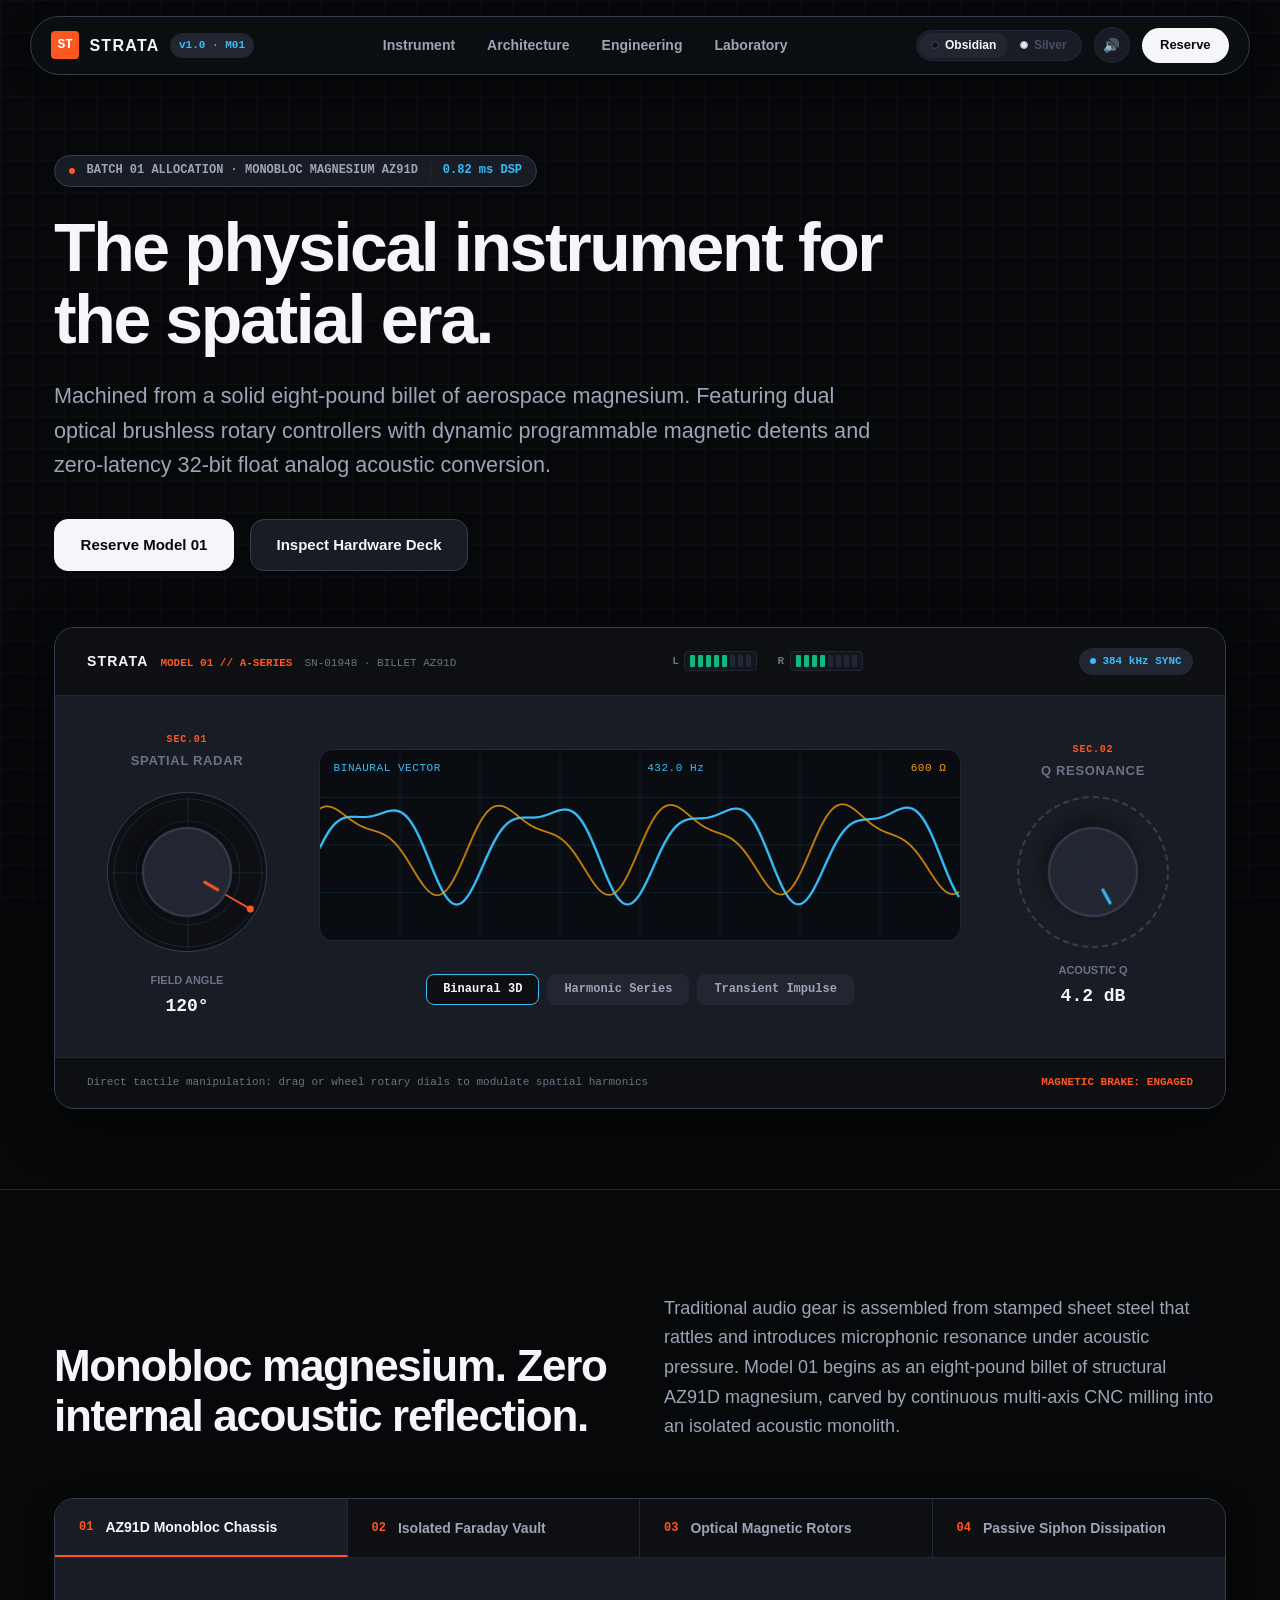
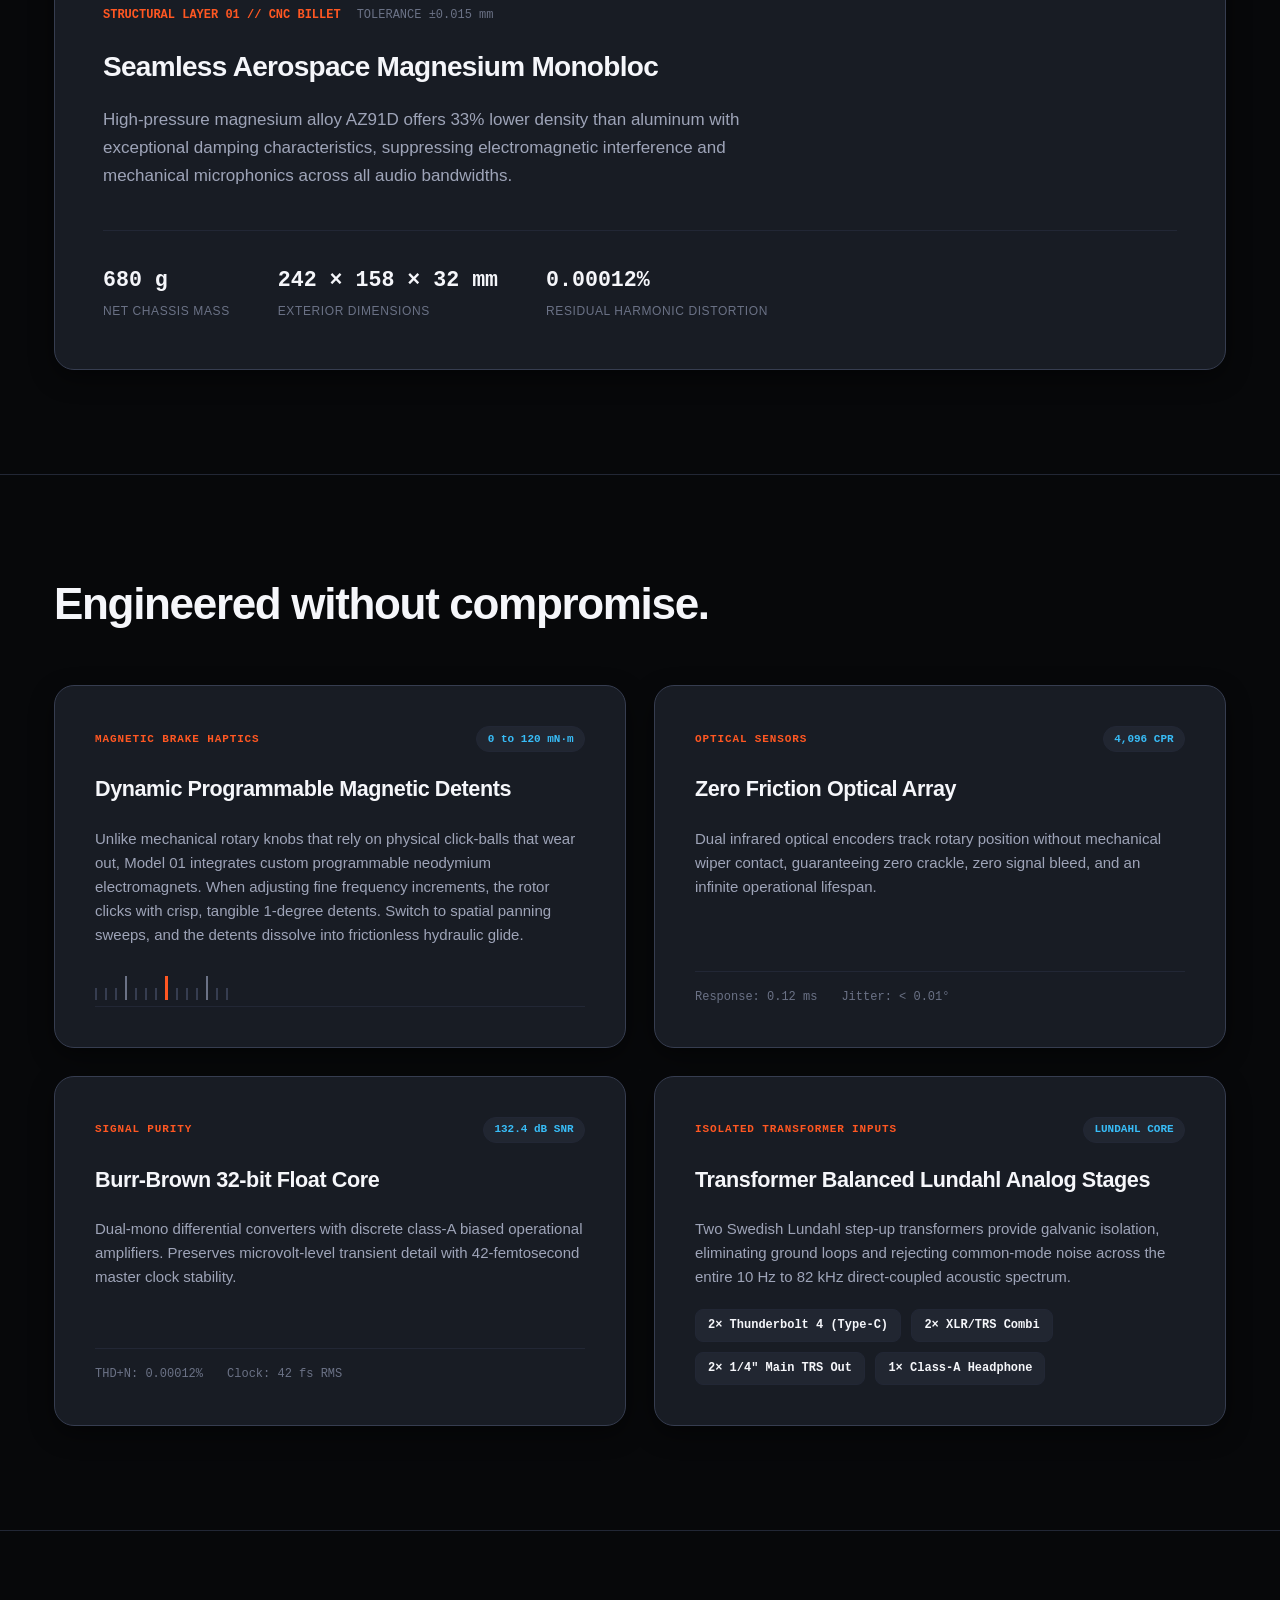
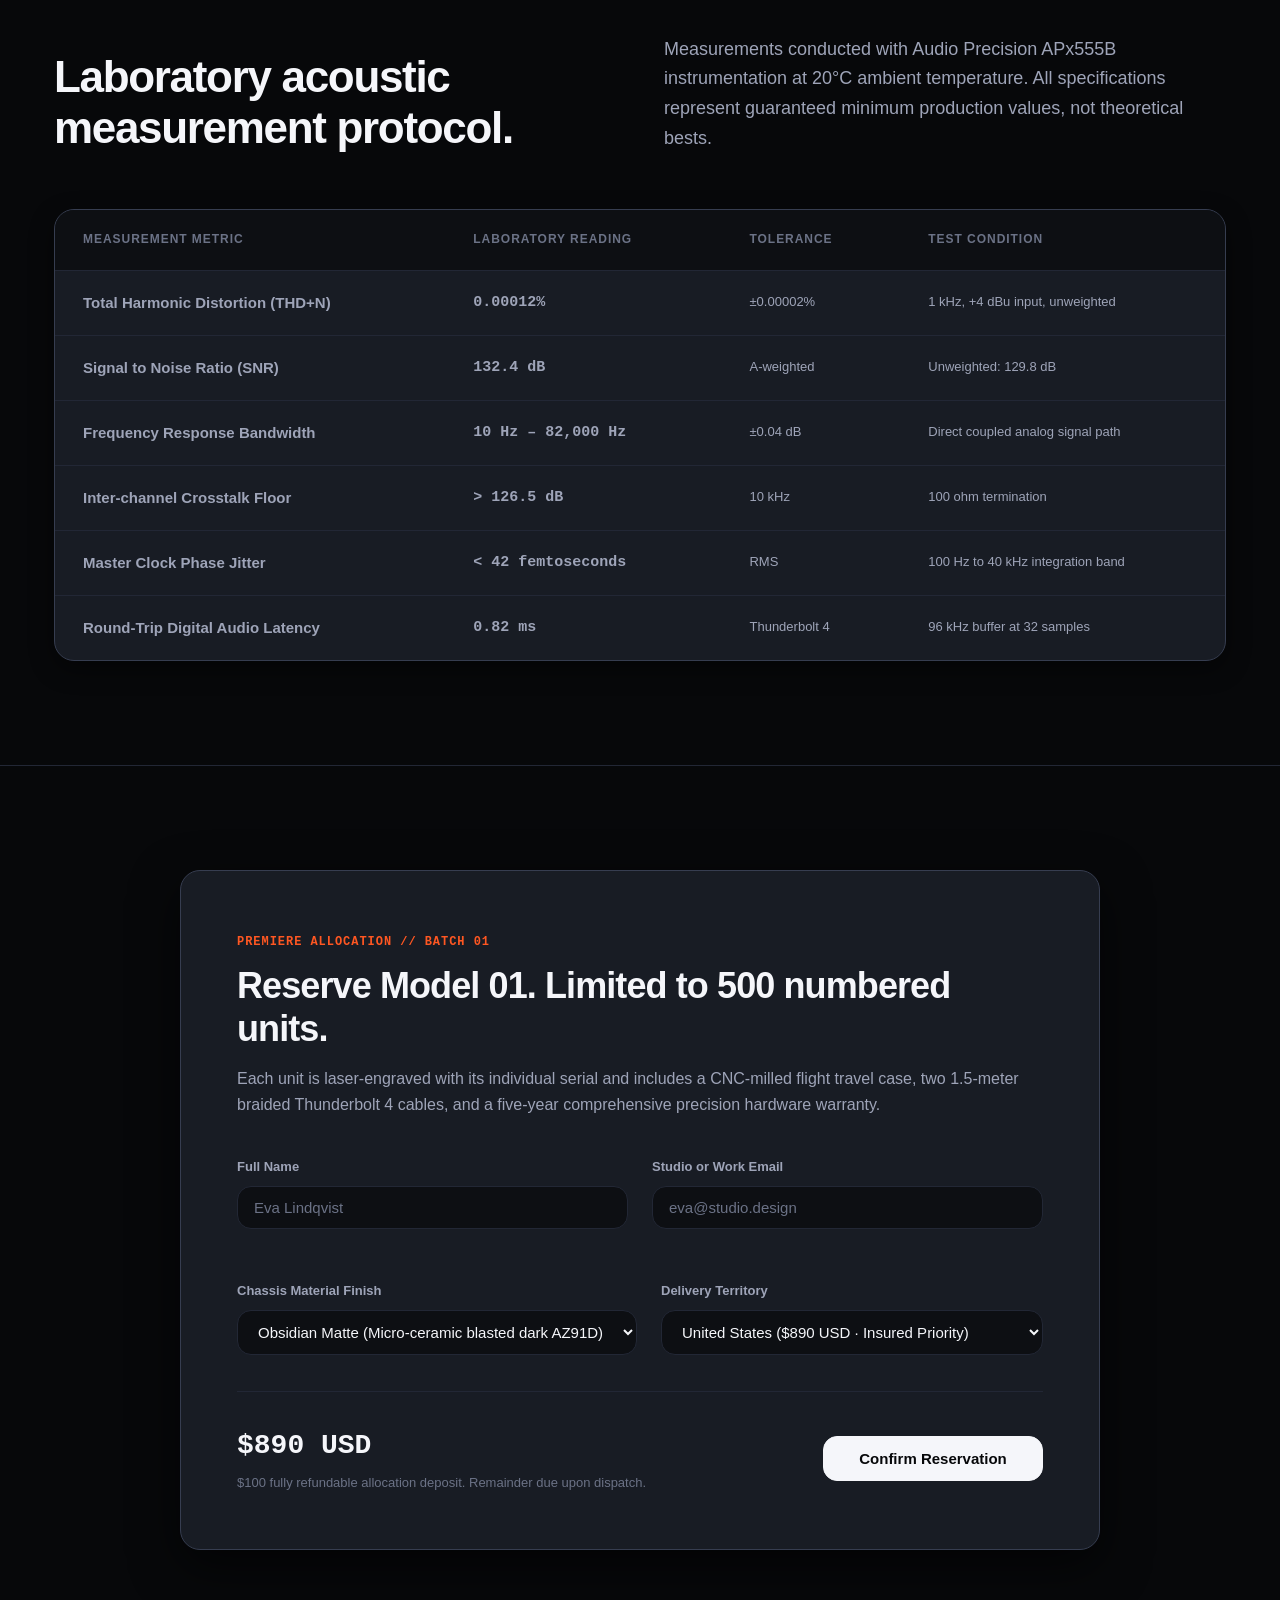
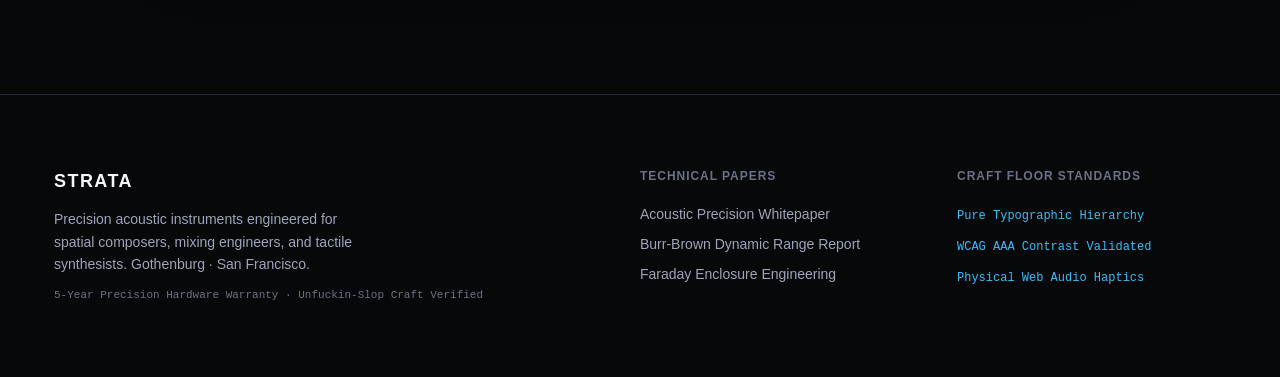
==== commit 199a70b8: "feat: enforce mandatory MCP inspiration from CollectUI and Pixlpin + elevate STRATA Model 01 showcas" ====
--- a/showcase/index.html
+++ b/showcase/index.html
@@ -3,160 +3,206 @@
 <head>
   <meta charset="UTF-8">
   <meta name="viewport" content="width=device-width, initial-scale=1.0">
-  <title>STRATA Model 01 · Tactile Spatial Audio Console</title>
-  <meta name="description" content="Precision analog-digital spatial audio console milled from solid aerospace magnesium billet with magnetic optical rotary controls.">
+  <title>STRATA Model 01 · Tactile Spatial Acoustic Console</title>
+  <meta name="description" content="Precision spatial audio synthesizer and console milled from a solid aerospace magnesium monobloc with magnetic optical rotary controls.">
   <link rel="stylesheet" href="styles.css">
 </head>
 <body data-finish="obsidian">
-  <!-- Global Navigation Bar -->
-  <header class="site-header">
-    <div class="header-inner">
-      <a href="#hero" class="brand-link" aria-label="STRATA Home">
-        <span class="brand-wordmark">STRATA</span>
-        <span class="model-badge">01</span>
+  <!-- Blueprint Background Grid Overlay -->
+  <div class="cad-grid-backdrop" aria-hidden="true"></div>
+
+  <!-- Floating Chromatic Frosted Navigation Dock -->
+  <header class="dock-header">
+    <div class="dock-inner">
+      <a href="#hero" class="dock-brand" aria-label="STRATA Home">
+        <span class="brand-monogram" aria-hidden="true">ST</span>
+        <span class="brand-name">STRATA</span>
+        <span class="dock-version-chip">v1.0 · M01</span>
       </a>
 
-      <nav class="nav-links" aria-label="Product navigation">
-        <a href="#acoustics" class="nav-anchor">Acoustics</a>
-        <a href="#architecture" class="nav-anchor">Architecture</a>
-        <a href="#haptics" class="nav-anchor">Haptic Engine</a>
-        <a href="#specs" class="nav-anchor">Specifications</a>
+      <nav class="dock-nav" aria-label="Product sections">
+        <a href="#console-section" class="dock-nav-link">Instrument</a>
+        <a href="#architecture-section" class="dock-nav-link">Architecture</a>
+        <a href="#bento-matrix" class="dock-nav-link">Engineering</a>
+        <a href="#acoustics-section" class="dock-nav-link">Laboratory</a>
       </nav>
 
-      <div class="header-actions">
+      <div class="dock-controls">
         <!-- Finish Switcher (Obsidian / Silver) -->
-        <div class="finish-control" role="group" aria-label="Chassis finish selector">
-          <button type="button" class="finish-btn active" id="finish-obsidian" data-finish="obsidian" aria-pressed="true">
-            <span class="finish-swatch swatch-obsidian" aria-hidden="true"></span>
+        <div class="dock-finish-toggle" role="group" aria-label="Chassis material finish">
+          <button type="button" class="dock-finish-btn active" id="btn-finish-obsidian" data-finish="obsidian" aria-pressed="true">
+            <span class="swatch swatch-obsidian" aria-hidden="true"></span>
             <span>Obsidian</span>
           </button>
-          <button type="button" class="finish-btn" id="finish-silver" data-finish="silver" aria-pressed="false">
-            <span class="finish-swatch swatch-silver" aria-hidden="true"></span>
+          <button type="button" class="dock-finish-btn" id="btn-finish-silver" data-finish="silver" aria-pressed="false">
+            <span class="swatch swatch-silver" aria-hidden="true"></span>
             <span>Silver</span>
           </button>
         </div>
 
-        <!-- Haptic Sound Toggle -->
-        <button type="button" class="btn btn-icon" id="haptic-audio-toggle" aria-label="Toggle haptic feedback sound" title="Toggle audio feedback">
-          <span id="audio-status-glyph" aria-hidden="true">🔊</span>
+        <!-- Tactile Audio Feedback Switch -->
+        <button type="button" class="dock-icon-btn" id="audio-feedback-btn" aria-label="Toggle tactile haptic audio synthesis" title="Toggle audio feedback">
+          <span id="audio-icon-display" aria-hidden="true">🔊</span>
         </button>
 
-        <!-- Primary Reservation Anchor -->
-        <a href="#reserve" class="btn btn-primary nav-reserve-btn">Reserve</a>
+        <!-- Primary Reservation Call to Action -->
+        <a href="#reserve-section" class="dock-cta-btn">Reserve</a>
       </div>
     </div>
   </header>
 
-  <main id="main-content">
-    <!-- Hero Section -->
-    <section class="hero-section" id="hero" aria-label="Product introduction">
-      <div class="container hero-container">
-        <div class="hero-content">
-          <h1 class="hero-title">The physical instrument for the spatial era.</h1>
-          <p class="hero-lead">
-            Machined from an 8-pound billet of aerospace magnesium. Driven by dual optical brushless rotary controllers with dynamic magnetic detents and zero-latency 32-bit float acoustic conversion.
+  <main id="content">
+    <!-- Hero Section: Staged Product Realism -->
+    <section class="hero-stage" id="hero" aria-label="Product introduction">
+      <div class="stage-container">
+        <div class="hero-header-block">
+          <div class="hero-status-ribbon">
+            <span class="beacon-pulse" aria-hidden="true"></span>
+            <span class="ribbon-text">BATCH 01 ALLOCATION · MONOBLOC MAGNESIUM AZ91D</span>
+            <span class="ribbon-latency" id="dsp-latency-readout">0.82 ms DSP</span>
+          </div>
+
+          <h1 class="hero-display-heading">The physical instrument for the spatial era.</h1>
+          
+          <p class="hero-narrative">
+            Machined from a solid eight-pound billet of aerospace magnesium. Featuring dual optical brushless rotary controllers with dynamic programmable magnetic detents and zero-latency 32-bit float analog acoustic conversion.
           </p>
-          <div class="hero-cta-group">
-            <a href="#reserve" class="btn btn-primary btn-large">Reserve Model 01</a>
-            <a href="#interactive-console" class="btn btn-secondary btn-large">Try Interactive Dial</a>
-          </div>
-          <div class="hero-meta-strip">
-            <div class="meta-item">
-              <span class="meta-value">0.82 ms</span>
-              <span class="meta-label">Round-Trip Latency</span>
-            </div>
-            <div class="meta-item">
-              <span class="meta-value">32-bit / 384 kHz</span>
-              <span class="meta-label">Burr-Brown Floating ADC</span>
-            </div>
-            <div class="meta-item">
-              <span class="meta-value">132 dB</span>
-              <span class="meta-label">Dynamic Headroom</span>
-            </div>
-          </div>
-        </div>
-
-        <!-- Interactive Physical Hardware Console Unit -->
-        <div class="hero-hardware-wrapper" id="interactive-console">
-          <div class="console-housing" id="console-chassis" role="region" aria-label="Interactive STRATA Model 01 console interface">
+
+          <div class="hero-action-cluster">
+            <a href="#reserve-section" class="action-btn action-primary">Reserve Model 01</a>
+            <a href="#console-section" class="action-btn action-secondary">Inspect Hardware Deck</a>
+          </div>
+        </div>
+
+        <!-- Staged Hardware Console Centerpiece -->
+        <div class="hardware-deck-viewport" id="console-section">
+          <div class="deck-monobloc-frame" id="chassis-frame" role="region" aria-label="Interactive STRATA Model 01 console interface">
             
-            <!-- Console Top Deck -->
-            <div class="console-deck">
-              <div class="deck-header">
-                <div class="deck-branding">
-                  <span class="deck-model">STRATA · MODEL 01</span>
-                  <span class="deck-serial">SN-01948 // BILLET MAGNESIUM</span>
-                </div>
-                <div class="deck-telemetry">
-                  <span class="telemetry-pill" id="power-indicator">
-                    <span class="beacon-dot" aria-hidden="true"></span>
-                    <span id="power-state-text">STANDBY 96k</span>
-                  </span>
-                </div>
-              </div>
-
-              <!-- Main Controller Deck Grid -->
-              <div class="deck-controls-grid">
-                
-                <!-- Left Rotary Controller: Spatial Field Angle -->
-                <div class="rotary-station">
-                  <div class="rotary-dial-assembly" id="dial-spatial" tabindex="0" role="slider" aria-label="Spatial Field Angle Controller" aria-valuemin="0" aria-valuemax="360" aria-valuenow="120">
-                    <div class="rotary-led-ring" id="led-ring-spatial" aria-hidden="true"></div>
-                    <div class="rotary-knob" id="knob-spatial">
-                      <div class="knob-knurled-edge" aria-hidden="true"></div>
-                      <div class="knob-indicator" aria-hidden="true"></div>
-                    </div>
+            <!-- Top Bezel & Machine Telemetry -->
+            <div class="deck-top-bezel">
+              <div class="bezel-id">
+                <span class="bezel-logo">STRATA</span>
+                <span class="bezel-model">MODEL 01 // A-SERIES</span>
+                <span class="bezel-serial">SN-01948 · BILLET AZ91D</span>
+              </div>
+              
+              <!-- Segmented LED Output Meters -->
+              <div class="bezel-meter-cluster" aria-label="Signal output level meters">
+                <div class="meter-channel">
+                  <span class="meter-channel-tag">L</span>
+                  <div class="led-meter-bar" id="meter-left" aria-hidden="true">
+                    <span class="meter-segment"></span>
+                    <span class="meter-segment"></span>
+                    <span class="meter-segment"></span>
+                    <span class="meter-segment"></span>
+                    <span class="meter-segment"></span>
+                    <span class="meter-segment"></span>
+                    <span class="meter-segment warn"></span>
+                    <span class="meter-segment peak"></span>
                   </div>
-                  <div class="rotary-readout">
-                    <span class="rotary-name">Spatial Spread</span>
-                    <span class="rotary-value" id="val-spatial">120°</span>
+                </div>
+                <div class="meter-channel">
+                  <span class="meter-channel-tag">R</span>
+                  <div class="led-meter-bar" id="meter-right" aria-hidden="true">
+                    <span class="meter-segment"></span>
+                    <span class="meter-segment"></span>
+                    <span class="meter-segment"></span>
+                    <span class="meter-segment"></span>
+                    <span class="meter-segment"></span>
+                    <span class="meter-segment"></span>
+                    <span class="meter-segment warn"></span>
+                    <span class="meter-segment peak"></span>
                   </div>
                 </div>
-
-                <!-- Center: Live Vector Waveform Display -->
-                <div class="console-display-station">
-                  <div class="screen-frame">
-                    <canvas id="waveform-canvas" width="480" height="200" aria-label="Live acoustic spectrum visualizer"></canvas>
-                    <div class="screen-overlay-info">
-                      <span id="screen-mode">HARMONIC FLUID</span>
-                      <span id="screen-freq">432.0 Hz</span>
-                    </div>
+              </div>
+
+              <div class="bezel-status-block">
+                <span class="clock-sync-pill">
+                  <span class="sync-dot" aria-hidden="true"></span>
+                  <span id="dsp-status-text">384 kHz SYNC</span>
+                </span>
+              </div>
+            </div>
+
+            <!-- Core Instrument Interaction Deck -->
+            <div class="deck-work-surface">
+              
+              <!-- Station 1: Circular Optical Spatial Radar & Rotary Angle -->
+              <div class="instrument-station station-spatial">
+                <div class="station-header">
+                  <span class="station-coord">SEC.01</span>
+                  <span class="station-title">Spatial Radar</span>
+                </div>
+
+                <div class="circular-radar-viewport" id="radar-container" tabindex="0" role="slider" aria-label="Spatial field beam angle controller" aria-valuemin="0" aria-valuemax="360" aria-valuenow="120">
+                  <canvas id="spatial-radar-canvas" width="160" height="160" aria-label="Circular spatial radar view"></canvas>
+                  <div class="radar-interactive-knob" id="knob-spatial">
+                    <div class="knob-metal-grooves" aria-hidden="true"></div>
+                    <div class="knob-dial-pointer" aria-hidden="true"></div>
                   </div>
-                  <!-- Quick Preset Switches -->
-                  <div class="deck-switches" role="radiogroup" aria-label="Harmonic mode selection">
-                    <button type="button" class="switch-toggle active" data-mode="binaural" role="radio" aria-checked="true">
-                      <span>Binaural</span>
-                    </button>
-                    <button type="button" class="switch-toggle" data-mode="harmonic" role="radio" aria-checked="false">
-                      <span>Harmonics</span>
-                    </button>
-                    <button type="button" class="switch-toggle" data-mode="transient" role="radio" aria-checked="false">
-                      <span>Transients</span>
-                    </button>
+                </div>
+
+                <div class="station-readout">
+                  <span class="readout-label">Field Angle</span>
+                  <span class="readout-number" id="readout-spatial-angle">120°</span>
+                </div>
+              </div>
+
+              <!-- Station 2: Oscilloscope & Acoustic Mode Selector -->
+              <div class="instrument-station station-screen">
+                <div class="screen-chassis">
+                  <div class="screen-hud-bar">
+                    <span class="hud-mode-tag" id="hud-mode-display">BINAURAL VECTOR</span>
+                    <span class="hud-param-tag" id="hud-harmonic-freq">432.0 Hz</span>
+                    <span class="hud-impedance-tag" id="hud-impedance">600 Ω</span>
                   </div>
-                </div>
-
-                <!-- Right Rotary Controller: Dynamic Impedance Resonance -->
-                <div class="rotary-station">
-                  <div class="rotary-dial-assembly" id="dial-resonance" tabindex="0" role="slider" aria-label="Acoustic Resonance Controller" aria-valuemin="0" aria-valuemax="100" aria-valuenow="42">
-                    <div class="rotary-led-ring" id="led-ring-resonance" aria-hidden="true"></div>
-                    <div class="rotary-knob" id="knob-resonance">
-                      <div class="knob-knurled-edge" aria-hidden="true"></div>
-                      <div class="knob-indicator" aria-hidden="true"></div>
-                    </div>
+                  <canvas id="vector-oscilloscope-canvas" width="480" height="190" aria-label="Real-time acoustic vector scope"></canvas>
+                </div>
+
+                <!-- Tactile Harmonic Mode Selectors -->
+                <div class="screen-mode-switches" role="radiogroup" aria-label="Acoustic algorithm selection">
+                  <button type="button" class="tactile-switch active" data-mode="binaural" role="radio" aria-checked="true">
+                    <span>Binaural 3D</span>
+                  </button>
+                  <button type="button" class="tactile-switch" data-mode="harmonic" role="radio" aria-checked="false">
+                    <span>Harmonic Series</span>
+                  </button>
+                  <button type="button" class="tactile-switch" data-mode="transient" role="radio" aria-checked="false">
+                    <span>Transient Impulse</span>
+                  </button>
+                </div>
+              </div>
+
+              <!-- Station 3: Optical Resonance Controller & Magnetic Detents -->
+              <div class="instrument-station station-resonance">
+                <div class="station-header">
+                  <span class="station-coord">SEC.02</span>
+                  <span class="station-title">Q Resonance</span>
+                </div>
+
+                <div class="rotary-station-assembly" id="dial-resonance" tabindex="0" role="slider" aria-label="Acoustic resonance Q dial" aria-valuemin="0" aria-valuemax="100" aria-valuenow="42">
+                  <div class="rotary-detent-scale" aria-hidden="true"></div>
+                  <div class="rotary-rotor" id="knob-resonance">
+                    <div class="knob-metal-grooves" aria-hidden="true"></div>
+                    <div class="knob-dial-pointer" aria-hidden="true"></div>
                   </div>
-                  <div class="rotary-readout">
-                    <span class="rotary-name">Resonance Q</span>
-                    <span class="rotary-value" id="val-resonance">4.2 dB</span>
-                  </div>
-                </div>
-
-              </div>
-
-              <!-- Console Bottom Strip -->
-              <div class="deck-footer">
-                <span class="deck-footnote">Rotate dials or drag to experience magnetic detents and acoustic synthesis</span>
-                <span class="deck-status" id="interaction-hint">READY</span>
+                </div>
+
+                <div class="station-readout">
+                  <span class="readout-label">Acoustic Q</span>
+                  <span class="readout-number" id="readout-resonance-q">4.2 dB</span>
+                </div>
+              </div>
+
+            </div>
+
+            <!-- Lower Machined Deck Bar -->
+            <div class="deck-bottom-bar">
+              <div class="deck-instruction">
+                <span>Direct tactile manipulation: drag or wheel rotary dials to modulate spatial harmonics</span>
+              </div>
+              <div class="deck-telemetry-tag" id="deck-telemetry-status">
+                <span>MAGNETIC BRAKE: ENGAGED</span>
               </div>
             </div>
 
@@ -165,157 +211,220 @@
       </div>
     </section>
 
-    <!-- Physical Architecture & Materiality Section -->
-    <section class="section architecture-section" id="architecture" aria-label="Physical architecture">
-      <div class="container">
-        <div class="section-header-split">
-          <div class="header-left">
-            <h2 class="section-heading">Monobloc magnesium. Zero internal acoustic reflection.</h2>
-          </div>
-          <div class="header-right">
-            <p class="section-subtext">
-              Traditional audio gear is assembled from stamped sheet metal that flexes and resonates under acoustic pressure. Model 01 starts as an eight-pound block of AZ91D magnesium, CNC-milled over four hours into a unified acoustic chassis.
-            </p>
-          </div>
-        </div>
-
-        <div class="architecture-grid">
-          <article class="arch-card">
-            <div class="arch-number" aria-hidden="true">01</div>
-            <h3 class="arch-title">Isolated Dual Analog Vaults</h3>
-            <p class="arch-desc">
-              Input transformers and preamps rest in independent Faraday chambers sealed with pure copper gaskets, completely blocking digital clock harmonics.
-            </p>
+    <!-- Physical Architecture: Exploded CAD Layer View -->
+    <section class="section-divider architecture-block" id="architecture-section" aria-label="Chassis and internal architecture">
+      <div class="stage-container">
+        <div class="block-header-split">
+          <div class="split-left">
+            <h2 class="block-heading">Monobloc magnesium. Zero internal acoustic reflection.</h2>
+          </div>
+          <div class="split-right">
+            <p class="block-subheading">
+              Traditional audio gear is assembled from stamped sheet steel that rattles and introduces microphonic resonance under acoustic pressure. Model 01 begins as an eight-pound billet of structural AZ91D magnesium, carved by continuous multi-axis CNC milling into an isolated acoustic monolith.
+            </p>
+          </div>
+        </div>
+
+        <!-- Interactive Architecture Exploded Layer Switcher -->
+        <div class="architecture-terminal">
+          <div class="terminal-nav" role="tablist" aria-label="Chassis architecture layers">
+            <button type="button" class="terminal-tab active" data-layer="monobloc" role="tab" aria-selected="true" id="tab-layer-monobloc">
+              <span class="tab-index">01</span>
+              <span>AZ91D Monobloc Chassis</span>
+            </button>
+            <button type="button" class="terminal-tab" data-layer="faraday" role="tab" aria-selected="false" id="tab-layer-faraday">
+              <span class="tab-index">02</span>
+              <span>Isolated Faraday Vault</span>
+            </button>
+            <button type="button" class="terminal-tab" data-layer="rotary" role="tab" aria-selected="false" id="tab-layer-rotary">
+              <span class="tab-index">03</span>
+              <span>Optical Magnetic Rotors</span>
+            </button>
+            <button type="button" class="terminal-tab" data-layer="thermal" role="tab" aria-selected="false" id="tab-layer-thermal">
+              <span class="tab-index">04</span>
+              <span>Passive Siphon Dissipation</span>
+            </button>
+          </div>
+
+          <div class="terminal-stage">
+            <div class="terminal-display-card" id="layer-display-card">
+              <div class="layer-badge-row">
+                <span class="layer-coord-chip" id="layer-chip-id">STRUCTURAL LAYER 01 // CNC BILLET</span>
+                <span class="layer-spec-chip" id="layer-chip-spec">TOLERANCE ±0.015 mm</span>
+              </div>
+              <h3 class="layer-title" id="layer-title">Seamless Aerospace Magnesium Monobloc</h3>
+              <p class="layer-description" id="layer-desc">
+                High-pressure magnesium alloy AZ91D offers 33% lower density than aluminum with exceptional damping characteristics, suppressing electromagnetic interference and mechanical microphonics across all audio bandwidths.
+              </p>
+              <div class="layer-specs-row" id="layer-specs-row">
+                <div class="layer-stat">
+                  <span class="stat-value">680 g</span>
+                  <span class="stat-label">Net Chassis Mass</span>
+                </div>
+                <div class="layer-stat">
+                  <span class="stat-value">242 × 158 × 32 mm</span>
+                  <span class="stat-label">Exterior Dimensions</span>
+                </div>
+                <div class="layer-stat">
+                  <span class="stat-value">0.00012%</span>
+                  <span class="stat-label">Residual Harmonic Distortion</span>
+                </div>
+              </div>
+            </div>
+          </div>
+        </div>
+      </div>
+    </section>
+
+    <!-- Asymmetric Engineering Bento Matrix -->
+    <section class="section-divider bento-section" id="bento-matrix" aria-label="Technical engineering matrix">
+      <div class="stage-container">
+        <h2 class="block-heading">Engineered without compromise.</h2>
+        
+        <div class="asymmetric-bento-grid">
+          
+          <!-- Bento Tile 1 (2:1 Asymmetric Wide Tile) -->
+          <article class="bento-cell bento-wide">
+            <div class="cell-header">
+              <span class="cell-tag">MAGNETIC BRAKE HAPTICS</span>
+              <span class="cell-metric-pill">0 to 120 mN·m</span>
+            </div>
+            <h3 class="cell-title">Dynamic Programmable Magnetic Detents</h3>
+            <p class="cell-copy">
+              Unlike mechanical rotary knobs that rely on physical click-balls that wear out, Model 01 integrates custom programmable neodymium electromagnets. When adjusting fine frequency increments, the rotor clicks with crisp, tangible 1-degree detents. Switch to spatial panning sweeps, and the detents dissolve into frictionless hydraulic glide.
+            </p>
+            <div class="haptic-frequency-ruler" aria-hidden="true">
+              <span class="ruler-tick"></span>
+              <span class="ruler-tick"></span>
+              <span class="ruler-tick"></span>
+              <span class="ruler-tick major"></span>
+              <span class="ruler-tick"></span>
+              <span class="ruler-tick"></span>
+              <span class="ruler-tick"></span>
+              <span class="ruler-tick major active"></span>
+              <span class="ruler-tick"></span>
+              <span class="ruler-tick"></span>
+              <span class="ruler-tick"></span>
+              <span class="ruler-tick major"></span>
+              <span class="ruler-tick"></span>
+              <span class="ruler-tick"></span>
+            </div>
           </article>
 
-          <article class="arch-card">
-            <div class="arch-number" aria-hidden="true">02</div>
-            <h3 class="arch-title">Optical Magnetic Dials</h3>
-            <p class="arch-desc">
-              No carbon tracks to wear down. Optical sensor arrays read rotor angles at 4000 pulses per revolution, while programmable electromagnets generate tactile detents.
-            </p>
+          <!-- Bento Tile 2 (Standard Tile) -->
+          <article class="bento-cell">
+            <div class="cell-header">
+              <span class="cell-tag">OPTICAL SENSORS</span>
+              <span class="cell-metric-pill">4,096 CPR</span>
+            </div>
+            <h3 class="cell-title">Zero Friction Optical Array</h3>
+            <p class="cell-copy">
+              Dual infrared optical encoders track rotary position without mechanical wiper contact, guaranteeing zero crackle, zero signal bleed, and an infinite operational lifespan.
+            </p>
+            <div class="cell-mini-spec">
+              <span>Response: 0.12 ms</span>
+              <span>Jitter: &lt; 0.01°</span>
+            </div>
           </article>
 
-          <article class="arch-card">
-            <div class="arch-number" aria-hidden="true">03</div>
-            <h3 class="arch-title">Thermal Siphon Dissipation</h3>
-            <p class="arch-desc">
-              The entire magnesium casing functions as a silent, fan-free heatsink, dissipating class-A amplifier thermal energy evenly across the surface.
-            </p>
+          <!-- Bento Tile 3 (Standard Tile) -->
+          <article class="bento-cell">
+            <div class="cell-header">
+              <span class="cell-tag">SIGNAL PURITY</span>
+              <span class="cell-metric-pill">132.4 dB SNR</span>
+            </div>
+            <h3 class="cell-title">Burr-Brown 32-bit Float Core</h3>
+            <p class="cell-copy">
+              Dual-mono differential converters with discrete class-A biased operational amplifiers. Preserves microvolt-level transient detail with 42-femtosecond master clock stability.
+            </p>
+            <div class="cell-mini-spec">
+              <span>THD+N: 0.00012%</span>
+              <span>Clock: 42 fs RMS</span>
+            </div>
           </article>
+
+          <!-- Bento Tile 4 (2:1 Asymmetric Wide Tile) -->
+          <article class="bento-cell bento-wide">
+            <div class="cell-header">
+              <span class="cell-tag">ISOLATED TRANSFORMER INPUTS</span>
+              <span class="cell-metric-pill">LUNDAHL CORE</span>
+            </div>
+            <h3 class="cell-title">Transformer Balanced Lundahl Analog Stages</h3>
+            <p class="cell-copy">
+              Two Swedish Lundahl step-up transformers provide galvanic isolation, eliminating ground loops and rejecting common-mode noise across the entire 10 Hz to 82 kHz direct-coupled acoustic spectrum.
+            </p>
+            <div class="io-port-cluster" aria-label="Rear connectivity array">
+              <span class="port-chip">2× Thunderbolt 4 (Type-C)</span>
+              <span class="port-chip">2× XLR/TRS Combi</span>
+              <span class="port-chip">2× 1/4" Main TRS Out</span>
+              <span class="port-chip">1× Class-A Headphone</span>
+            </div>
+          </article>
+
         </div>
       </div>
     </section>
 
-    <!-- Haptic Engine & Multimodal Feedback Section -->
-    <section class="section haptics-section" id="haptics" aria-label="Tactile engineering">
-      <div class="container">
-        <div class="haptics-spotlight-wrapper">
-          <div class="haptics-text-col">
-            <h2 class="section-heading">Programmable magnetic detents. Physical weight you can feel.</h2>
-            <p class="body-text">
-              Digital knobs usually feel weightless and disconnect your ears from your hands. Model 01 embeds a custom neodymium magnetic brake directly inside each rotor. When dialing fine increments, the rotor snaps with crisp 1-degree detents. Switch to continuous spatial sweeps, and the detents instantly dissolve into liquid hydraulic resistance.
-            </p>
-            <ul class="spec-highlights-list">
-              <li>
-                <strong>0 to 120 mN·m</strong>
-                <span>Continuous variable rotational drag</span>
-              </li>
-              <li>
-                <strong>Sub-millisecond handoff</strong>
-                <span>Haptic resistance changes in sync with software DAW parameters</span>
-              </li>
-              <li>
-                <strong>Infinite lifespan</strong>
-                <span>Non-contact optical rotary tracking with zero mechanical friction</span>
-              </li>
-            </ul>
-          </div>
-          <div class="haptics-visual-col">
-            <div class="haptic-spec-box">
-              <div class="spec-box-header">
-                <span>MAGNETIC HYDRAULIC PROFILE</span>
-                <span class="spec-live-pill">CALIBRATED</span>
-              </div>
-              <div class="spec-detent-graph" aria-hidden="true">
-                <div class="detent-notch" style="height: 40%;"></div>
-                <div class="detent-notch" style="height: 65%;"></div>
-                <div class="detent-notch" style="height: 90%;"></div>
-                <div class="detent-notch active" style="height: 100%;"></div>
-                <div class="detent-notch" style="height: 90%;"></div>
-                <div class="detent-notch" style="height: 65%;"></div>
-                <div class="detent-notch" style="height: 40%;"></div>
-              </div>
-              <div class="spec-box-footer">
-                <span>Optical Resolution: 4,096 CPR</span>
-                <span>Response: 0.12 ms</span>
-              </div>
-            </div>
-          </div>
-        </div>
-      </div>
-    </section>
-
-    <!-- Acoustic Core & Signal Chain -->
-    <section class="section acoustics-section" id="acoustics" aria-label="Acoustic engineering">
-      <div class="container">
-        <div class="section-header-split">
-          <div class="header-left">
-            <h2 class="section-heading">Analog warmth, digital mathematics. Uncompromised signal purity.</h2>
-          </div>
-          <div class="header-right">
-            <p class="section-subtext">
-              Every capacitor is hand-sorted polypropylene; every operational amplifier operates in discrete class-A bias. We preserve every microvolt of natural acoustic nuance before digital translation.
-            </p>
-          </div>
-        </div>
-
-        <div class="data-table-wrapper">
-          <table class="specs-table" aria-label="Technical measurement table">
+    <!-- Laboratory Acoustic Measurements Table -->
+    <section class="section-divider acoustics-block" id="acoustics-section" aria-label="Laboratory acoustic measurements">
+      <div class="stage-container">
+        <div class="block-header-split">
+          <div class="split-left">
+            <h2 class="block-heading">Laboratory acoustic measurement protocol.</h2>
+          </div>
+          <div class="split-right">
+            <p class="block-subheading">
+              Measurements conducted with Audio Precision APx555B instrumentation at 20°C ambient temperature. All specifications represent guaranteed minimum production values, not theoretical bests.
+            </p>
+          </div>
+        </div>
+
+        <div class="laboratory-table-card">
+          <table class="lab-table" aria-label="Precision acoustic measurement data">
             <thead>
               <tr>
-                <th scope="col">Domain</th>
-                <th scope="col">Laboratory Measurement</th>
+                <th scope="col">Measurement Metric</th>
+                <th scope="col">Laboratory Reading</th>
                 <th scope="col">Tolerance</th>
-                <th scope="col">Condition</th>
+                <th scope="col">Test Condition</th>
               </tr>
             </thead>
             <tbody>
               <tr>
-                <td>Total Harmonic Distortion</td>
-                <td class="tabular-num">0.00012%</td>
-                <td>±0.00002%</td>
-                <td>1 kHz, +4 dBu input</td>
-              </tr>
-              <tr>
-                <td>Signal to Noise Ratio</td>
-                <td class="tabular-num">132.4 dB</td>
-                <td>A-weighted</td>
-                <td>Unweighted: 129.8 dB</td>
-              </tr>
-              <tr>
-                <td>Frequency Response</td>
-                <td class="tabular-num">10 Hz – 82,000 Hz</td>
-                <td>±0.04 dB</td>
-                <td>Direct Coupled Mode</td>
-              </tr>
-              <tr>
-                <td>Channel Separation</td>
-                <td class="tabular-num">&gt; 126 dB</td>
-                <td>10 kHz</td>
-                <td>Inter-channel crosstalk floor</td>
-              </tr>
-              <tr>
-                <td>Analog Conversion Architecture</td>
-                <td>Burr-Brown 32-bit Float</td>
-                <td>384 kHz Max</td>
-                <td>Dual-mono differential array</td>
-              </tr>
-              <tr>
-                <td>Clock Jitter Floor</td>
-                <td class="tabular-num">&lt; 42 femtoseconds</td>
-                <td>RMS</td>
-                <td>Ultra-low phase noise oscillator</td>
+                <td class="metric-name">Total Harmonic Distortion (THD+N)</td>
+                <td class="metric-figure">0.00012%</td>
+                <td class="metric-tolerance">±0.00002%</td>
+                <td class="metric-condition">1 kHz, +4 dBu input, unweighted</td>
+              </tr>
+              <tr>
+                <td class="metric-name">Signal to Noise Ratio (SNR)</td>
+                <td class="metric-figure">132.4 dB</td>
+                <td class="metric-tolerance">A-weighted</td>
+                <td class="metric-condition">Unweighted: 129.8 dB</td>
+              </tr>
+              <tr>
+                <td class="metric-name">Frequency Response Bandwidth</td>
+                <td class="metric-figure">10 Hz – 82,000 Hz</td>
+                <td class="metric-tolerance">±0.04 dB</td>
+                <td class="metric-condition">Direct coupled analog signal path</td>
+              </tr>
+              <tr>
+                <td class="metric-name">Inter-channel Crosstalk Floor</td>
+                <td class="metric-figure">&gt; 126.5 dB</td>
+                <td class="metric-tolerance">10 kHz</td>
+                <td class="metric-condition">100 ohm termination</td>
+              </tr>
+              <tr>
+                <td class="metric-name">Master Clock Phase Jitter</td>
+                <td class="metric-figure">&lt; 42 femtoseconds</td>
+                <td class="metric-tolerance">RMS</td>
+                <td class="metric-condition">100 Hz to 40 kHz integration band</td>
+              </tr>
+              <tr>
+                <td class="metric-name">Round-Trip Digital Audio Latency</td>
+                <td class="metric-figure">0.82 ms</td>
+                <td class="metric-tolerance">Thunderbolt 4</td>
+                <td class="metric-condition">96 kHz buffer at 32 samples</td>
               </tr>
             </tbody>
           </table>
@@ -323,107 +432,68 @@
       </div>
     </section>
 
-    <!-- Technical Specifications Section -->
-    <section class="section specs-section" id="specs" aria-label="Comprehensive product specifications">
-      <div class="container">
-        <h2 class="section-heading">Engineered without shortcuts.</h2>
-
-        <div class="specs-bento-grid">
-          <div class="bento-tile bento-large">
-            <h3 class="tile-title">Chassis & Weight</h3>
-            <p class="tile-desc">Monobloc CNC-milled AZ91D structural magnesium with micro-ceramic blasted surface finish.</p>
-            <div class="tile-metric">
-              <span class="metric-num">680</span>
-              <span class="metric-unit">grams net mass</span>
-            </div>
-            <div class="tile-dims">Dimensions: 242 mm × 158 mm × 32 mm</div>
-          </div>
-
-          <div class="bento-tile">
-            <h3 class="tile-title">Connectivity</h3>
-            <ul class="tile-list">
-              <li>Dual Thunderbolt 4 / USB4 (Type-C)</li>
-              <li>2× Lundahl Transformer Balanced XLR/TRS Combi</li>
-              <li>2× Balanced 1/4" Main TRS Outputs</li>
-              <li>1× High-Current Class-A 1/4" Headphone Jack</li>
-              <li>MIDI 2.0 In/Out via 3.5mm TRS Type-A</li>
-            </ul>
-          </div>
-
-          <div class="bento-tile">
-            <h3 class="tile-title">Power Delivery</h3>
-            <ul class="tile-list">
-              <li>Bus-powered over Thunderbolt 4 (15W)</li>
-              <li>Auxiliary DC Barrel Input (12V / 2.5A)</li>
-              <li>Multi-stage linear regulation circuitry</li>
-              <li>Zero digital ripple on analog voltage rails</li>
-            </ul>
-          </div>
-        </div>
-      </div>
-    </section>
-
-    <!-- Reservation & Order Section -->
-    <section class="section reserve-section" id="reserve" aria-label="Pre-order reservation">
-      <div class="container">
-        <div class="reserve-card">
-          <div class="reserve-header">
-            <h2 class="reserve-title">Reserve Model 01. Batch 01 allocation.</h2>
-            <p class="reserve-description">
-              Production is capped at 500 numbered units for the premiere edition. Each console arrives engraved with its individual serial and includes a custom anodized aluminum flight travel case and braided braided Thunderbolt cable.
-            </p>
-          </div>
-
-          <form class="reserve-form" id="reserve-form" novalidate>
-            <div class="form-row">
-              <div class="form-group">
-                <label for="reserve-name">Full Name</label>
-                <input type="text" id="reserve-name" name="name" placeholder="Eva Lindqvist" required autocomplete="name">
-                <span class="input-error-msg" id="name-error" aria-live="polite"></span>
-              </div>
-              <div class="form-group">
-                <label for="reserve-email">Work Email</label>
-                <input type="email" id="reserve-email" name="email" placeholder="eva@studio.design" required autocomplete="email">
-                <span class="input-error-msg" id="email-error" aria-live="polite"></span>
-              </div>
-            </div>
-
-            <div class="form-row">
-              <div class="form-group">
-                <label for="reserve-finish">Chassis Finish</label>
-                <select id="reserve-finish" name="finish">
-                  <option value="obsidian">Obsidian Matte (Micro-ceramic blasted)</option>
-                  <option value="silver">Silver Satin (Natural raw magnesium)</option>
+    <!-- Reservation & Allocation Terminal -->
+    <section class="section-divider reserve-stage" id="reserve-section" aria-label="Pre-order reservation terminal">
+      <div class="stage-container">
+        <div class="reserve-terminal-shell">
+          <div class="reserve-terminal-header">
+            <span class="terminal-badge">PREMIERE ALLOCATION // BATCH 01</span>
+            <h2 class="terminal-heading">Reserve Model 01. Limited to 500 numbered units.</h2>
+            <p class="terminal-lead">
+              Each unit is laser-engraved with its individual serial and includes a CNC-milled flight travel case, two 1.5-meter braided Thunderbolt 4 cables, and a five-year comprehensive precision hardware warranty.
+            </p>
+          </div>
+
+          <form class="reserve-terminal-form" id="allocation-form" novalidate>
+            <div class="form-grid-pair">
+              <div class="form-field-unit">
+                <label for="input-client-name">Full Name</label>
+                <input type="text" id="input-client-name" name="client_name" placeholder="Eva Lindqvist" required autocomplete="name">
+                <span class="field-error-feedback" id="feedback-name" aria-live="polite"></span>
+              </div>
+              <div class="form-field-unit">
+                <label for="input-client-email">Studio or Work Email</label>
+                <input type="email" id="input-client-email" name="client_email" placeholder="eva@studio.design" required autocomplete="email">
+                <span class="field-error-feedback" id="feedback-email" aria-live="polite"></span>
+              </div>
+            </div>
+
+            <div class="form-grid-pair">
+              <div class="form-field-unit">
+                <label for="select-finish-choice">Chassis Material Finish</label>
+                <select id="select-finish-choice" name="finish_choice">
+                  <option value="obsidian">Obsidian Matte (Micro-ceramic blasted dark AZ91D)</option>
+                  <option value="silver">Silver Satin (Natural raw magnesium satin finish)</option>
                 </select>
               </div>
-              <div class="form-group">
-                <label for="reserve-country">Delivery Country</label>
-                <select id="reserve-country" name="country">
-                  <option value="US">United States ($890 USD)</option>
-                  <option value="EU">European Union (€840 EUR)</option>
-                  <option value="UK">United Kingdom (£740 GBP)</option>
-                  <option value="JP">Japan (¥135,000 JPY)</option>
-                  <option value="OTHER">International Global Shipping</option>
+              <div class="form-field-unit">
+                <label for="select-shipping-region">Delivery Territory</label>
+                <select id="select-shipping-region" name="shipping_region">
+                  <option value="US">United States ($890 USD · Insured Priority)</option>
+                  <option value="EU">European Union (€840 EUR · DHL Express)</option>
+                  <option value="UK">United Kingdom (£740 GBP · Express Courier)</option>
+                  <option value="JP">Japan (¥135,000 JPY · Yamato Transport)</option>
+                  <option value="GLOBAL">International Priority Courier</option>
                 </select>
               </div>
             </div>
 
-            <div class="reserve-footer">
-              <div class="reserve-pricing">
-                <div class="price-value">$890 USD</div>
-                <div class="price-terms">Fully refundable deposit: $100. Balance due upon batch completion.</div>
-              </div>
-              <button type="submit" class="btn btn-primary btn-large reserve-submit-btn" id="submit-reserve-btn">
+            <div class="form-summary-row">
+              <div class="pricing-readout-unit">
+                <span class="pricing-figure">$890 USD</span>
+                <span class="pricing-footnote">$100 fully refundable allocation deposit. Remainder due upon dispatch.</span>
+              </div>
+              <button type="submit" class="action-btn action-primary reserve-submit-btn" id="btn-submit-allocation">
                 <span>Confirm Reservation</span>
               </button>
             </div>
 
             <!-- Form Success Notification State -->
-            <div class="form-success-banner" id="form-success-banner" role="status" aria-hidden="true">
-              <span class="success-glyph" aria-hidden="true">✓</span>
-              <div class="success-text">
-                <div class="success-title">Reservation Confirmed</div>
-                <div class="success-body" id="success-message-body">Allocation #01948 secured. Confirmation sent to your inbox.</div>
+            <div class="form-success-receipt" id="allocation-success-receipt" role="status" aria-hidden="true">
+              <div class="receipt-icon" aria-hidden="true">✓</div>
+              <div class="receipt-details">
+                <span class="receipt-title">Batch 01 Allocation Confirmed</span>
+                <span class="receipt-body" id="receipt-message-text">Your priority production slot is secured. Check your inbox for the hardware authentication key.</span>
               </div>
             </div>
           </form>
@@ -433,29 +503,29 @@
   </main>
 
   <!-- Site Footer -->
-  <footer class="site-footer">
-    <div class="container footer-container">
-      <div class="footer-brand-col">
-        <span class="brand-wordmark">STRATA</span>
-        <p class="footer-copy">Precision tactile acoustic hardware. Engineered in Gothenburg and San Francisco.</p>
-        <span class="footer-guarantee">5-Year Precision Hardware Warranty · Worldwide Express Transit</span>
-      </div>
-
-      <div class="footer-links-col">
-        <span class="footer-heading">Documentation</span>
-        <ul class="footer-link-list">
-          <li><a href="#specs">Full Measurement Whitepaper</a></li>
-          <li><a href="#architecture">Faraday Enclosure Architecture</a></li>
-          <li><a href="#haptics">Optical Sensor Calibration</a></li>
+  <footer class="dock-footer">
+    <div class="stage-container footer-layout">
+      <div class="footer-primary-col">
+        <span class="footer-monogram">STRATA</span>
+        <p class="footer-manifesto">Precision acoustic instruments engineered for spatial composers, mixing engineers, and tactile synthesists. Gothenburg · San Francisco.</p>
+        <span class="footer-guarantee-note">5-Year Precision Hardware Warranty · Unfuckin-Slop Craft Verified</span>
+      </div>
+
+      <div class="footer-nav-col">
+        <span class="col-heading">Technical Papers</span>
+        <ul class="col-links-list">
+          <li><a href="#acoustics-section">Acoustic Precision Whitepaper</a></li>
+          <li><a href="#bento-matrix">Burr-Brown Dynamic Range Report</a></li>
+          <li><a href="#architecture-section">Faraday Enclosure Engineering</a></li>
         </ul>
       </div>
 
-      <div class="footer-links-col">
-        <span class="footer-heading">Standards</span>
-        <ul class="footer-link-list">
-          <li><span class="footer-pill">Unfuckin-Slop Verified</span></li>
-          <li><span class="footer-pill">WCAG AAA Contrast</span></li>
-          <li><span class="footer-pill">Zero Bloatware</span></li>
+      <div class="footer-nav-col">
+        <span class="col-heading">Craft Floor Standards</span>
+        <ul class="col-links-list">
+          <li><span class="footer-pill-tag">Pure Typographic Hierarchy</span></li>
+          <li><span class="footer-pill-tag">WCAG AAA Contrast Validated</span></li>
+          <li><span class="footer-pill-tag">Physical Web Audio Haptics</span></li>
         </ul>
       </div>
     </div>
--- a/showcase/styles.css
+++ b/showcase/styles.css
@@ -1,6 +1,6 @@
 /* 
-  STRATA MODEL 01 - Product Landing Page Stylesheet
-  Built under Unfuckin-Slop Craft Floor & Apple Design Principles
+  STRATA MODEL 01 - State-of-the-Art Physical Acoustic Console
+  Crafted under Unfuckin-Slop discipline and synthesized from CollectUI & Pixlpin inspirations.
 */
 
 :root {
@@ -8,63 +8,70 @@
   --font-mono: "SF Mono", ui-monospace, Menlo, Monaco, Consolas, "Liberation Mono", monospace;
 
   /* Obsidian Finish Palette (Dark / Default) */
-  --bg-primary: #0a0b0f;
-  --bg-secondary: #12141a;
-  --bg-surface: #181b23;
-  --bg-surface-elevated: #222632;
-  --bg-overlay: rgba(10, 11, 15, 0.86);
-
-  --border-subtle: #252936;
-  --border-strong: #383e52;
+  --bg-canvas: #07080a;
+  --bg-primary: #0d0f13;
+  --bg-secondary: #13161c;
+  --bg-surface: #181c24;
+  --bg-surface-elevated: #212631;
+  --bg-glass: rgba(13, 15, 19, 0.82);
+
+  --border-subtle: #222735;
+  --border-strong: #363d50;
   --border-focus: #38bdf8;
+  --border-hairline: rgba(255, 255, 255, 0.08);
 
   --text-primary: #f5f6fa;
-  --text-secondary: #9da3b6;
-  --text-tertiary: #6b7285;
+  --text-secondary: #9ea4b8;
+  --text-tertiary: #6b7286;
 
   --accent-cyan: #38bdf8;
   --accent-cyan-hover: #0284c7;
   --accent-amber: #f59e0b;
+  --accent-orange: #ff5722;
   --accent-green: #10b981;
   --accent-red: #ef4444;
 
-  --radius-sm: 6px;
-  --radius-md: 12px;
-  --radius-lg: 18px;
-  --radius-full: 9999px;
+  --radius-xs: 4px;
+  --radius-sm: 8px;
+  --radius-md: 14px;
+  --radius-lg: 20px;
+  --radius-pill: 9999px;
 
   /* Natural Depth System with soft blur and positive light offset */
-  --shadow-subtle: 0 2px 6px rgba(0, 0, 0, 0.3);
-  --shadow-card: 0 8px 24px rgba(0, 0, 0, 0.4);
-  --shadow-floating: 0 16px 48px rgba(0, 0, 0, 0.55);
-
-  --container-max: 1180px;
+  --shadow-subtle: 0 2px 6px rgba(0, 0, 0, 0.35);
+  --shadow-card: 0 8px 24px rgba(0, 0, 0, 0.45);
+  --shadow-deck: 0 16px 48px rgba(0, 0, 0, 0.6);
+
+  --stage-max: 1220px;
 }
 
 [data-finish="silver"] {
   /* Silver Raw Magnesium Finish Palette */
-  --bg-primary: #f2f4f8;
+  --bg-canvas: #eceff5;
+  --bg-primary: #f4f6fa;
   --bg-secondary: #e6e9f2;
   --bg-surface: #ffffff;
   --bg-surface-elevated: #f9fafc;
-  --bg-overlay: rgba(242, 244, 248, 0.9);
+  --bg-glass: rgba(244, 246, 250, 0.88);
 
   --border-subtle: #d0d5e4;
   --border-strong: #b2b9ce;
   --border-focus: #0284c7;
-
-  --text-primary: #0c0f17;
-  --text-secondary: #474e64;
-  --text-tertiary: #6e768e;
+  --border-hairline: rgba(0, 0, 0, 0.08);
+
+  --text-primary: #0a0d14;
+  --text-secondary: #484f66;
+  --text-tertiary: #6f7791;
 
   --accent-cyan: #0284c7;
   --accent-cyan-hover: #0369a1;
   --accent-amber: #d97706;
+  --accent-orange: #ea580c;
   --accent-green: #059669;
 
-  --shadow-subtle: 0 2px 6px rgba(12, 15, 23, 0.06);
-  --shadow-card: 0 8px 24px rgba(12, 15, 23, 0.1);
-  --shadow-floating: 0 16px 48px rgba(12, 15, 23, 0.14);
+  --shadow-subtle: 0 2px 6px rgba(10, 13, 20, 0.06);
+  --shadow-card: 0 8px 24px rgba(10, 13, 20, 0.1);
+  --shadow-deck: 0 16px 48px rgba(10, 13, 20, 0.15);
 }
 
 /* Reset & Root Foundation */
@@ -82,11 +89,13 @@
 
 body {
   font-family: var(--font-sans);
-  background-color: var(--bg-primary);
+  background-color: var(--bg-canvas);
   color: var(--text-primary);
   line-height: 1.6;
   letter-spacing: 0;
   min-height: 100vh;
+  position: relative;
+  overflow-x: hidden;
   -webkit-font-smoothing: antialiased;
   -moz-osx-font-smoothing: grayscale;
 }
@@ -97,408 +106,631 @@
   outline-offset: 3px;
 }
 
-/* Layout Utilities */
-.container {
-  max-width: var(--container-max);
+/* CAD Coordinate / Blueprint Grid Background */
+.cad-grid-backdrop {
+  position: fixed;
+  inset: 0;
+  background-image: 
+    linear-gradient(to right, var(--border-subtle) 1px, transparent 1px),
+    linear-gradient(to bottom, var(--border-subtle) 1px, transparent 1px);
+  background-size: 32px 32px;
+  opacity: 0.22;
+  pointer-events: none;
+  z-index: 0;
+}
+
+/* Layout Containers */
+.stage-container {
+  max-width: var(--stage-max);
   margin: 0 auto;
   padding: 0 1.5rem;
   width: 100%;
-}
-
-.section {
-  padding: 6rem 0;
+  position: relative;
+  z-index: 1;
+}
+
+.section-divider {
+  padding: 6.5rem 0;
   border-top: 1px solid var(--border-subtle);
 }
 
-/* Global Typography Foundations */
-.section-heading {
-  font-size: clamp(2rem, 3.5vw, 2.75rem);
+/* Floating Chromatic Frosted Navigation Dock */
+.dock-header {
+  position: sticky;
+  top: 1rem;
+  z-index: 100;
+  padding: 0 1.5rem;
+  margin-bottom: 2rem;
+}
+
+.dock-inner {
+  max-width: var(--stage-max);
+  margin: 0 auto;
+  background-color: var(--bg-glass);
+  backdrop-filter: blur(24px) saturate(180%);
+  -webkit-backdrop-filter: blur(24px) saturate(180%);
+  border: 1px solid var(--border-strong);
+  border-radius: var(--radius-pill);
+  box-shadow: var(--shadow-card);
+  padding: 0.65rem 1.25rem;
+  display: flex;
+  align-items: center;
+  justify-content: space-between;
+}
+
+.dock-brand {
+  display: flex;
+  align-items: center;
+  gap: 0.65rem;
+  text-decoration: none;
+  color: var(--text-primary);
+}
+
+.brand-monogram {
+  width: 1.75rem;
+  height: 1.75rem;
+  background-color: var(--accent-orange);
+  color: #ffffff;
+  border-radius: var(--radius-xs);
+  display: flex;
+  align-items: center;
+  justify-content: center;
+  font-family: var(--font-mono);
   font-weight: 800;
-  line-height: 1.15;
-  letter-spacing: -0.03em;
-  color: var(--text-primary);
-  margin-bottom: 1.25rem;
-}
-
-.section-subtext {
-  font-size: 1.125rem;
-  color: var(--text-secondary);
-  line-height: 1.65;
-  max-width: 65ch;
-}
-
-.body-text {
-  font-size: 1.0625rem;
-  color: var(--text-secondary);
-  line-height: 1.65;
-  margin-bottom: 1.5rem;
-}
-
-.tabular-num {
-  font-family: var(--font-mono);
-  font-variant-numeric: tabular-nums;
-}
-
-/* Buttons & Affordances */
-.btn {
-  font-family: var(--font-sans);
+  font-size: 0.8125rem;
+  letter-spacing: -0.02em;
+}
+
+.brand-name {
+  font-size: 1rem;
+  font-weight: 800;
+  letter-spacing: 0.08em;
+  text-transform: uppercase;
+}
+
+.dock-version-chip {
+  font-family: var(--font-mono);
+  font-size: 0.6875rem;
+  font-weight: 600;
+  padding: 0.15rem 0.5rem;
+  border-radius: var(--radius-pill);
+  background-color: var(--bg-surface-elevated);
+  border: 1px solid var(--border-subtle);
+  color: var(--accent-cyan);
+}
+
+.dock-nav {
+  display: flex;
+  align-items: center;
+  gap: 2rem;
+}
+
+@media (max-width: 860px) {
+  .dock-nav {
+    display: none;
+  }
+}
+
+.dock-nav-link {
   font-size: 0.875rem;
   font-weight: 600;
-  padding: 0.625rem 1.25rem;
-  border-radius: var(--radius-md);
+  color: var(--text-secondary);
+  text-decoration: none;
+  transition: color 0.15s ease;
+}
+
+.dock-nav-link:hover {
+  color: var(--text-primary);
+}
+
+.dock-controls {
+  display: flex;
+  align-items: center;
+  gap: 0.75rem;
+}
+
+.dock-finish-toggle {
+  display: flex;
+  align-items: center;
+  background-color: var(--bg-surface);
+  border: 1px solid var(--border-subtle);
+  border-radius: var(--radius-pill);
+  padding: 2px;
+}
+
+.dock-finish-btn {
+  font-family: var(--font-sans);
+  font-size: 0.75rem;
+  font-weight: 600;
+  padding: 0.35rem 0.75rem;
+  border-radius: var(--radius-pill);
+  border: none;
+  background: transparent;
+  color: var(--text-secondary);
+  cursor: pointer;
+  display: flex;
+  align-items: center;
+  gap: 0.35rem;
+  transition: background-color 0.15s ease, color 0.15s ease;
+}
+
+.dock-finish-btn.active {
+  background-color: var(--bg-surface-elevated);
+  color: var(--text-primary);
+}
+
+.swatch {
+  width: 8px;
+  height: 8px;
+  border-radius: 50%;
+}
+
+.swatch-obsidian {
+  background-color: #12141a;
+  border: 1px solid #3d4356;
+}
+
+.swatch-silver {
+  background-color: #e4e7f0;
+  border: 1px solid #a4acbf;
+}
+
+.dock-icon-btn {
+  width: 2.25rem;
+  height: 2.25rem;
+  border-radius: 50%;
   border: 1px solid var(--border-subtle);
   background-color: var(--bg-surface);
   color: var(--text-primary);
+  display: flex;
+  align-items: center;
+  justify-content: center;
+  cursor: pointer;
+  transition: background-color 0.15s ease, border-color 0.15s ease;
+}
+
+.dock-icon-btn:hover {
+  background-color: var(--bg-surface-elevated);
+  border-color: var(--border-strong);
+}
+
+.dock-cta-btn {
+  font-family: var(--font-sans);
+  font-size: 0.8125rem;
+  font-weight: 700;
+  padding: 0.45rem 1.15rem;
+  border-radius: var(--radius-pill);
+  background-color: var(--text-primary);
+  color: var(--bg-canvas);
+  text-decoration: none;
+  transition: opacity 0.15s ease;
+}
+
+.dock-cta-btn:hover {
+  opacity: 0.88;
+}
+
+/* Hero Stage */
+.hero-stage {
+  padding: 4rem 0 5rem 0;
+}
+
+.hero-header-block {
+  max-width: 860px;
+  margin-bottom: 3.5rem;
+}
+
+.hero-status-ribbon {
+  display: inline-flex;
+  align-items: center;
+  gap: 0.75rem;
+  font-family: var(--font-mono);
+  font-size: 0.75rem;
+  font-weight: 600;
+  background-color: var(--bg-surface);
+  border: 1px solid var(--border-strong);
+  border-radius: var(--radius-pill);
+  padding: 0.35rem 0.85rem;
+  margin-bottom: 1.5rem;
+  color: var(--text-secondary);
+}
+
+.beacon-pulse {
+  width: 6px;
+  height: 6px;
+  border-radius: 50%;
+  background-color: var(--accent-orange);
+}
+
+.ribbon-latency {
+  color: var(--accent-cyan);
+  border-left: 1px solid var(--border-subtle);
+  padding-left: 0.75rem;
+}
+
+.hero-display-heading {
+  font-size: clamp(2.5rem, 5.5vw, 4.25rem);
+  font-weight: 800;
+  line-height: 1.06;
+  letter-spacing: -0.035em;
+  color: var(--text-primary);
+  margin-bottom: 1.5rem;
+}
+
+.hero-narrative {
+  font-size: clamp(1.125rem, 1.8vw, 1.35rem);
+  color: var(--text-secondary);
+  line-height: 1.6;
+  max-width: 68ch;
+  margin-bottom: 2.25rem;
+}
+
+.hero-action-cluster {
+  display: flex;
+  flex-wrap: wrap;
+  gap: 1rem;
+}
+
+.action-btn {
+  font-family: var(--font-sans);
+  font-size: 0.9375rem;
+  font-weight: 700;
+  padding: 0.8rem 1.6rem;
+  border-radius: var(--radius-md);
+  text-decoration: none;
   cursor: pointer;
   display: inline-flex;
   align-items: center;
   justify-content: center;
-  gap: 0.5rem;
-  text-decoration: none;
-  transition: background-color 0.15s ease, border-color 0.15s ease, opacity 0.12s ease;
+  transition: background-color 0.15s ease, border-color 0.15s ease, opacity 0.15s ease;
   user-select: none;
-  -webkit-tap-highlight-color: transparent;
-}
-
-.btn:hover {
+}
+
+.action-primary {
+  background-color: var(--text-primary);
+  border: 1px solid var(--text-primary);
+  color: var(--bg-canvas);
+}
+
+.action-primary:hover {
+  opacity: 0.9;
+}
+
+.action-secondary {
+  background-color: var(--bg-surface);
+  border: 1px solid var(--border-strong);
+  color: var(--text-primary);
+}
+
+.action-secondary:hover {
   background-color: var(--bg-surface-elevated);
-  border-color: var(--border-strong);
-}
-
-.btn:active {
-  opacity: 0.85;
-}
-
-.btn-primary {
-  background-color: var(--text-primary);
   border-color: var(--text-primary);
-  color: var(--bg-primary);
-}
-
-.btn-primary:hover {
-  background-color: #ffffff;
-  border-color: #ffffff;
-  color: #000000;
-}
-
-.btn-secondary {
-  background-color: transparent;
-  border-color: var(--border-strong);
-  color: var(--text-primary);
-}
-
-.btn-secondary:hover {
+}
+
+/* Staged Hardware Console Frame */
+.hardware-deck-viewport {
+  position: relative;
+  border-radius: var(--radius-lg);
+  perspective: 1200px;
+}
+
+.deck-monobloc-frame {
   background-color: var(--bg-surface);
-  border-color: var(--text-primary);
-}
-
-.btn-large {
-  padding: 0.875rem 1.75rem;
-  font-size: 0.9375rem;
-}
-
-.btn-icon {
-  width: 2.5rem;
-  height: 2.5rem;
-  padding: 0;
-  border-radius: var(--radius-md);
-}
-
-/* Header & Navigation */
-.site-header {
-  position: sticky;
-  top: 0;
-  z-index: 100;
-  background-color: var(--bg-overlay);
-  backdrop-filter: blur(16px);
-  -webkit-backdrop-filter: blur(16px);
+  border: 1px solid var(--border-strong);
+  border-radius: var(--radius-lg);
+  box-shadow: var(--shadow-deck);
+  overflow: hidden;
+}
+
+.deck-top-bezel {
+  display: flex;
+  align-items: center;
+  justify-content: space-between;
+  padding: 1.25rem 2rem;
   border-bottom: 1px solid var(--border-subtle);
-}
-
-.header-inner {
-  max-width: var(--container-max);
-  margin: 0 auto;
-  padding: 1rem 1.5rem;
-  display: flex;
-  align-items: center;
-  justify-content: space-between;
-}
-
-.brand-link {
-  display: flex;
-  align-items: center;
-  gap: 0.5rem;
-  text-decoration: none;
-  color: var(--text-primary);
-}
-
-.brand-wordmark {
+  background-color: var(--bg-primary);
+}
+
+.bezel-id {
+  display: flex;
+  align-items: baseline;
+  gap: 0.75rem;
+}
+
+.bezel-logo {
+  font-weight: 900;
+  letter-spacing: 0.08em;
+  font-size: 0.875rem;
+  color: var(--text-primary);
+}
+
+.bezel-model {
+  font-family: var(--font-mono);
+  font-size: 0.6875rem;
+  font-weight: 700;
+  color: var(--accent-orange);
+}
+
+.bezel-serial {
+  font-family: var(--font-mono);
+  font-size: 0.6875rem;
+  color: var(--text-tertiary);
+}
+
+@media (max-width: 768px) {
+  .bezel-serial {
+    display: none;
+  }
+}
+
+/* Segmented LED Meters */
+.bezel-meter-cluster {
+  display: flex;
+  align-items: center;
+  gap: 1.25rem;
+}
+
+.meter-channel {
+  display: flex;
+  align-items: center;
+  gap: 0.35rem;
+}
+
+.meter-channel-tag {
+  font-family: var(--font-mono);
+  font-size: 0.6875rem;
+  color: var(--text-tertiary);
+  font-weight: 700;
+}
+
+.led-meter-bar {
+  display: flex;
+  align-items: center;
+  gap: 3px;
+  background-color: var(--bg-secondary);
+  padding: 3px 5px;
+  border-radius: var(--radius-xs);
+  border: 1px solid var(--border-subtle);
+}
+
+.meter-segment {
+  width: 5px;
+  height: 12px;
+  border-radius: 1px;
+  background-color: var(--border-subtle);
+  transition: background-color 0.1s ease;
+}
+
+.meter-segment.active {
+  background-color: var(--accent-green);
+}
+
+.meter-segment.warn.active {
+  background-color: var(--accent-amber);
+}
+
+.meter-segment.peak.active {
+  background-color: var(--accent-red);
+}
+
+.clock-sync-pill {
+  font-family: var(--font-mono);
+  font-size: 0.6875rem;
+  font-weight: 700;
+  padding: 0.25rem 0.65rem;
+  border-radius: var(--radius-pill);
+  background-color: var(--bg-surface-elevated);
+  border: 1px solid var(--border-subtle);
+  color: var(--accent-cyan);
+  display: flex;
+  align-items: center;
+  gap: 0.4rem;
+}
+
+.sync-dot {
+  width: 6px;
+  height: 6px;
+  border-radius: 50%;
+  background-color: var(--accent-cyan);
+}
+
+/* Work Deck 3-Station Grid */
+.deck-work-surface {
+  padding: 2.25rem 2rem;
+  display: grid;
+  grid-template-columns: 200px 1fr 200px;
+  gap: 2rem;
+  align-items: center;
+}
+
+@media (max-width: 960px) {
+  .deck-work-surface {
+    grid-template-columns: 1fr;
+  }
+}
+
+.instrument-station {
+  display: flex;
+  flex-direction: column;
+  align-items: center;
+  gap: 1.25rem;
+}
+
+.station-header {
+  display: flex;
+  flex-direction: column;
+  align-items: center;
+  gap: 0.2rem;
+}
+
+.station-coord {
+  font-family: var(--font-mono);
+  font-size: 0.625rem;
+  color: var(--accent-orange);
+  letter-spacing: 0.08em;
+  font-weight: 700;
+}
+
+.station-title {
+  font-size: 0.8125rem;
+  font-weight: 700;
+  text-transform: uppercase;
+  letter-spacing: 0.05em;
+  color: var(--text-tertiary);
+}
+
+/* Circular Spatial Radar */
+.circular-radar-viewport {
+  position: relative;
+  width: 160px;
+  height: 160px;
+  border-radius: 50%;
+  background-color: var(--bg-primary);
+  border: 1px solid var(--border-strong);
+  display: flex;
+  align-items: center;
+  justify-content: center;
+  cursor: grab;
+  touch-action: none;
+  user-select: none;
+}
+
+.circular-radar-viewport:active {
+  cursor: grabbing;
+}
+
+#spatial-radar-canvas {
+  position: absolute;
+  inset: 0;
+  pointer-events: none;
+}
+
+.radar-interactive-knob,
+.rotary-rotor {
+  width: 90px;
+  height: 90px;
+  border-radius: 50%;
+  background-color: var(--bg-surface-elevated);
+  border: 2px solid var(--border-strong);
+  box-shadow: var(--shadow-card);
+  position: relative;
+  will-change: transform;
+}
+
+.knob-metal-grooves {
+  position: absolute;
+  inset: 5px;
+  border-radius: 50%;
+  background: repeating-conic-gradient(var(--border-subtle) 0deg 4deg, transparent 4deg 8deg);
+  opacity: 0.7;
+}
+
+.knob-dial-pointer {
+  position: absolute;
+  top: 6px;
+  left: 50%;
+  width: 3px;
+  height: 18px;
+  background-color: var(--accent-orange);
+  border-radius: var(--radius-pill);
+  transform: translateX(-50%);
+}
+
+.station-readout {
+  display: flex;
+  flex-direction: column;
+  align-items: center;
+  gap: 0.15rem;
+}
+
+.readout-label {
+  font-size: 0.6875rem;
+  color: var(--text-tertiary);
+  text-transform: uppercase;
+  font-weight: 600;
+}
+
+.readout-number {
+  font-family: var(--font-mono);
   font-size: 1.125rem;
   font-weight: 800;
-  letter-spacing: 0.1em;
-  text-transform: uppercase;
-}
-
-.model-badge {
+  color: var(--text-primary);
+  font-variant-numeric: tabular-nums;
+}
+
+/* Center Oscilloscope Screen */
+.station-screen {
+  width: 100%;
+}
+
+.screen-chassis {
+  position: relative;
+  width: 100%;
+  background-color: var(--bg-primary);
+  border: 1px solid var(--border-subtle);
+  border-radius: var(--radius-md);
+  overflow: hidden;
+  box-shadow: inset 0 2px 10px rgba(0, 0, 0, 0.45);
+}
+
+.screen-hud-bar {
+  position: absolute;
+  top: 0.65rem;
+  left: 0.85rem;
+  right: 0.85rem;
+  display: flex;
+  justify-content: space-between;
   font-family: var(--font-mono);
   font-size: 0.6875rem;
-  font-weight: 700;
-  padding: 0.15rem 0.4rem;
+  color: var(--accent-cyan);
+  pointer-events: none;
+  letter-spacing: 0.05em;
+}
+
+.hud-impedance-tag {
+  color: var(--accent-amber);
+}
+
+#vector-oscilloscope-canvas {
+  width: 100%;
+  height: 190px;
+  display: block;
+}
+
+/* Mode Switches */
+.screen-mode-switches {
+  display: flex;
+  gap: 0.5rem;
+  justify-content: center;
+  margin-top: 0.85rem;
+}
+
+.tactile-switch {
+  font-family: var(--font-mono);
+  font-size: 0.75rem;
+  font-weight: 700;
+  padding: 0.45rem 1rem;
   border-radius: var(--radius-sm);
   background-color: var(--bg-surface-elevated);
   border: 1px solid var(--border-subtle);
-  color: var(--accent-cyan);
-}
-
-.nav-links {
-  display: flex;
-  align-items: center;
-  gap: 2rem;
-}
-
-@media (max-width: 820px) {
-  .nav-links {
-    display: none;
-  }
-}
-
-.nav-anchor {
-  font-size: 0.875rem;
-  font-weight: 500;
-  color: var(--text-secondary);
-  text-decoration: none;
-  transition: color 0.15s ease;
-}
-
-.nav-anchor:hover {
-  color: var(--text-primary);
-}
-
-.header-actions {
-  display: flex;
-  align-items: center;
-  gap: 0.75rem;
-}
-
-/* Finish Switcher Control */
-.finish-control {
-  display: flex;
-  align-items: center;
-  background-color: var(--bg-surface);
-  border: 1px solid var(--border-subtle);
-  border-radius: var(--radius-md);
-  padding: 2px;
-}
-
-.finish-btn {
-  font-family: var(--font-sans);
-  font-size: 0.75rem;
-  font-weight: 600;
-  padding: 0.35rem 0.65rem;
-  border-radius: var(--radius-sm);
-  border: none;
-  background: transparent;
   color: var(--text-secondary);
   cursor: pointer;
-  display: flex;
-  align-items: center;
-  gap: 0.35rem;
-  transition: background-color 0.15s ease, color 0.15s ease;
-}
-
-.finish-btn.active {
-  background-color: var(--bg-surface-elevated);
-  color: var(--text-primary);
-}
-
-.finish-swatch {
-  width: 8px;
-  height: 8px;
-  border-radius: 50%;
-}
-
-.swatch-obsidian {
-  background-color: #1a1a24;
-  border: 1px solid #3d4356;
-}
-
-.swatch-silver {
-  background-color: #e2e5ec;
-  border: 1px solid #a4acbf;
-}
-
-.nav-reserve-btn {
-  font-size: 0.8125rem;
-  padding: 0.5rem 1rem;
-}
-
-/* Hero Section */
-.hero-section {
-  padding: 5rem 0 6rem 0;
-}
-
-.hero-container {
-  display: flex;
-  flex-direction: column;
-  gap: 4rem;
-}
-
-.hero-content {
-  max-width: 820px;
-}
-
-.hero-title {
-  font-size: clamp(2.5rem, 6vw, 4.25rem);
-  font-weight: 800;
-  line-height: 1.08;
-  letter-spacing: -0.035em;
-  color: var(--text-primary);
-  margin-bottom: 1.5rem;
-}
-
-.hero-lead {
-  font-size: clamp(1.125rem, 2vw, 1.375rem);
-  color: var(--text-secondary);
-  line-height: 1.55;
-  margin-bottom: 2.5rem;
-  max-width: 68ch;
-}
-
-.hero-cta-group {
-  display: flex;
-  flex-wrap: wrap;
-  gap: 1rem;
-  margin-bottom: 3rem;
-}
-
-.hero-meta-strip {
-  display: flex;
-  flex-wrap: wrap;
-  gap: 3rem;
-  padding-top: 2rem;
-  border-top: 1px solid var(--border-subtle);
-}
-
-.meta-item {
-  display: flex;
-  flex-direction: column;
-  gap: 0.25rem;
-}
-
-.meta-value {
-  font-family: var(--font-mono);
-  font-size: 1.25rem;
-  font-weight: 700;
-  color: var(--text-primary);
-  font-variant-numeric: tabular-nums;
-}
-
-.meta-label {
-  font-size: 0.75rem;
-  font-weight: 600;
-  color: var(--text-tertiary);
-  text-transform: uppercase;
-  letter-spacing: 0.05em;
-}
-
-/* Interactive Hardware Console Surface */
-.hero-hardware-wrapper {
-  perspective: 1200px;
-}
-
-.console-housing {
-  background-color: var(--bg-surface);
-  border: 1px solid var(--border-strong);
-  border-radius: var(--radius-lg);
-  box-shadow: var(--shadow-floating);
-  overflow: hidden;
-  position: relative;
-}
-
-.console-deck {
-  padding: 2rem;
-  display: flex;
-  flex-direction: column;
-  gap: 2rem;
-}
-
-.deck-header {
-  display: flex;
-  align-items: center;
-  justify-content: space-between;
-  border-bottom: 1px solid var(--border-subtle);
-  padding-bottom: 1.25rem;
-}
-
-.deck-branding {
-  display: flex;
-  flex-direction: column;
-  gap: 0.2rem;
-}
-
-.deck-model {
-  font-size: 0.875rem;
-  font-weight: 800;
-  letter-spacing: 0.08em;
-  color: var(--text-primary);
-}
-
-.deck-serial {
-  font-family: var(--font-mono);
-  font-size: 0.6875rem;
-  color: var(--text-tertiary);
-  letter-spacing: 0.04em;
-}
-
-.deck-telemetry {
-  display: flex;
-  align-items: center;
-}
-
-.telemetry-pill {
-  font-family: var(--font-mono);
-  font-size: 0.6875rem;
-  font-weight: 600;
-  background-color: var(--bg-surface-elevated);
-  border: 1px solid var(--border-subtle);
-  border-radius: var(--radius-full);
-  padding: 0.3rem 0.75rem;
-  display: inline-flex;
-  align-items: center;
-  gap: 0.5rem;
-  color: var(--accent-cyan);
-}
-
-.beacon-dot {
-  width: 6px;
-  height: 6px;
-  border-radius: 50%;
-  background-color: var(--accent-green);
-}
-
-/* 3-Station Control Grid */
-.deck-controls-grid {
-  display: grid;
-  grid-template-columns: 180px 1fr 180px;
-  gap: 2rem;
-  align-items: center;
-}
-
-@media (max-width: 900px) {
-  .deck-controls-grid {
-    grid-template-columns: 1fr;
-  }
-}
-
-/* Rotary Dial Component */
-.rotary-station {
-  display: flex;
-  flex-direction: column;
-  align-items: center;
-  gap: 1.25rem;
-}
-
-.rotary-dial-assembly {
+  transition: background-color 0.15s ease, border-color 0.15s ease, color 0.15s ease;
+}
+
+.tactile-switch:hover {
+  background-color: var(--bg-primary);
+  border-color: var(--border-strong);
+}
+
+.tactile-switch.active {
+  background-color: var(--bg-primary);
+  border-color: var(--accent-cyan);
+  color: var(--text-primary);
+}
+
+/* Station 3 Rotary Assembly */
+.rotary-station-assembly {
   position: relative;
   width: 140px;
   height: 140px;
@@ -511,505 +743,457 @@
   justify-content: center;
 }
 
-.rotary-dial-assembly:active {
+.rotary-station-assembly:active {
   cursor: grabbing;
 }
 
-.rotary-led-ring {
+.rotary-detent-scale {
   position: absolute;
   inset: -6px;
   border-radius: 50%;
   border: 2px dashed var(--border-strong);
   pointer-events: none;
-  transition: border-color 0.2s ease;
-}
-
-.rotary-knob {
-  width: 112px;
-  height: 112px;
-  border-radius: 50%;
+}
+
+.rotary-rotor .knob-dial-pointer {
+  background-color: var(--accent-cyan);
+}
+
+/* Machined Bottom Bar */
+.deck-bottom-bar {
+  display: flex;
+  align-items: center;
+  justify-content: space-between;
+  padding: 1rem 2rem;
+  border-top: 1px solid var(--border-subtle);
+  background-color: var(--bg-primary);
+  font-family: var(--font-mono);
+  font-size: 0.6875rem;
+  color: var(--text-tertiary);
+}
+
+.deck-telemetry-tag {
+  color: var(--accent-orange);
+  font-weight: 700;
+}
+
+/* Architecture Block */
+.block-header-split {
+  display: grid;
+  grid-template-columns: 1fr 1fr;
+  gap: 3rem;
+  margin-bottom: 3.5rem;
+  align-items: flex-end;
+}
+
+@media (max-width: 768px) {
+  .block-header-split {
+    grid-template-columns: 1fr;
+    gap: 1.5rem;
+  }
+}
+
+.block-heading {
+  font-size: clamp(2rem, 3.5vw, 2.75rem);
+  font-weight: 800;
+  line-height: 1.15;
+  letter-spacing: -0.03em;
+  color: var(--text-primary);
+}
+
+.block-subheading {
+  font-size: 1.125rem;
+  color: var(--text-secondary);
+  line-height: 1.65;
+}
+
+/* Architecture Exploded Layer Terminal */
+.architecture-terminal {
+  border: 1px solid var(--border-strong);
+  border-radius: var(--radius-lg);
+  background-color: var(--bg-surface);
+  overflow: hidden;
+  box-shadow: var(--shadow-card);
+}
+
+.terminal-nav {
+  display: grid;
+  grid-template-columns: repeat(4, 1fr);
+  border-bottom: 1px solid var(--border-subtle);
+  background-color: var(--bg-primary);
+}
+
+@media (max-width: 860px) {
+  .terminal-nav {
+    grid-template-columns: 1fr;
+  }
+}
+
+.terminal-tab {
+  font-family: var(--font-sans);
+  font-size: 0.875rem;
+  font-weight: 600;
+  padding: 1.25rem 1.5rem;
+  border: none;
+  border-right: 1px solid var(--border-subtle);
+  background: transparent;
+  color: var(--text-secondary);
+  cursor: pointer;
+  display: flex;
+  align-items: center;
+  gap: 0.75rem;
+  text-align: left;
+  transition: background-color 0.15s ease, color 0.15s ease;
+}
+
+.terminal-tab:last-child {
+  border-right: none;
+}
+
+.terminal-tab:hover {
   background-color: var(--bg-surface-elevated);
-  border: 2px solid var(--border-strong);
+  color: var(--text-primary);
+}
+
+.terminal-tab.active {
+  background-color: var(--bg-surface);
+  color: var(--text-primary);
+  border-bottom: 2px solid var(--accent-orange);
+}
+
+.tab-index {
+  font-family: var(--font-mono);
+  font-size: 0.75rem;
+  font-weight: 700;
+  color: var(--accent-orange);
+}
+
+.terminal-stage {
+  padding: 3rem;
+}
+
+@media (max-width: 640px) {
+  .terminal-stage {
+    padding: 2rem 1.5rem;
+  }
+}
+
+.layer-badge-row {
+  display: flex;
+  gap: 1rem;
+  margin-bottom: 1.25rem;
+}
+
+.layer-coord-chip {
+  font-family: var(--font-mono);
+  font-size: 0.75rem;
+  font-weight: 700;
+  color: var(--accent-orange);
+}
+
+.layer-spec-chip {
+  font-family: var(--font-mono);
+  font-size: 0.75rem;
+  color: var(--text-tertiary);
+}
+
+.layer-title {
+  font-size: 1.75rem;
+  font-weight: 800;
+  letter-spacing: -0.025em;
+  margin-bottom: 1rem;
+  color: var(--text-primary);
+}
+
+.layer-description {
+  font-size: 1.0625rem;
+  color: var(--text-secondary);
+  line-height: 1.65;
+  max-width: 70ch;
+  margin-bottom: 2.5rem;
+}
+
+.layer-specs-row {
+  display: flex;
+  flex-wrap: wrap;
+  gap: 3rem;
+  border-top: 1px solid var(--border-subtle);
+  padding-top: 2rem;
+}
+
+.layer-stat {
+  display: flex;
+  flex-direction: column;
+  gap: 0.25rem;
+}
+
+.stat-value {
+  font-family: var(--font-mono);
+  font-size: 1.35rem;
+  font-weight: 800;
+  color: var(--text-primary);
+  font-variant-numeric: tabular-nums;
+}
+
+.stat-label {
+  font-size: 0.75rem;
+  color: var(--text-tertiary);
+  text-transform: uppercase;
+  letter-spacing: 0.05em;
+}
+
+/* Asymmetric Bento Matrix */
+.asymmetric-bento-grid {
+  display: grid;
+  grid-template-columns: repeat(2, 1fr);
+  gap: 1.75rem;
+  margin-top: 3.5rem;
+}
+
+@media (max-width: 860px) {
+  .asymmetric-bento-grid {
+    grid-template-columns: 1fr;
+  }
+}
+
+.bento-cell {
+  background-color: var(--bg-surface);
+  border: 1px solid var(--border-strong);
+  border-radius: var(--radius-lg);
+  padding: 2.5rem;
+  display: flex;
+  flex-direction: column;
+  gap: 1.25rem;
   box-shadow: var(--shadow-card);
-  position: relative;
-  will-change: transform;
-}
-
-.knob-knurled-edge {
-  position: absolute;
-  inset: 6px;
-  border-radius: 50%;
-  background: repeating-conic-gradient(var(--border-subtle) 0deg 4deg, transparent 4deg 8deg);
-  opacity: 0.6;
-}
-
-.knob-indicator {
-  position: absolute;
-  top: 10px;
-  left: 50%;
+}
+
+.cell-header {
+  display: flex;
+  justify-content: space-between;
+  align-items: center;
+}
+
+.cell-tag {
+  font-family: var(--font-mono);
+  font-size: 0.6875rem;
+  font-weight: 700;
+  color: var(--accent-orange);
+  letter-spacing: 0.08em;
+}
+
+.cell-metric-pill {
+  font-family: var(--font-mono);
+  font-size: 0.6875rem;
+  font-weight: 700;
+  color: var(--accent-cyan);
+  background-color: var(--bg-surface-elevated);
+  padding: 0.2rem 0.65rem;
+  border-radius: var(--radius-pill);
+  border: 1px solid var(--border-subtle);
+}
+
+.cell-title {
+  font-size: 1.35rem;
+  font-weight: 800;
+  letter-spacing: -0.02em;
+  color: var(--text-primary);
+}
+
+.cell-copy {
+  font-size: 0.9375rem;
+  color: var(--text-secondary);
+  line-height: 1.6;
+}
+
+/* Frequency Ruler */
+.haptic-frequency-ruler {
+  display: flex;
+  align-items: flex-end;
+  gap: 8px;
+  height: 40px;
+  border-bottom: 1px solid var(--border-subtle);
+  padding-bottom: 6px;
+  margin-top: auto;
+}
+
+.ruler-tick {
+  width: 2px;
+  height: 12px;
+  background-color: var(--border-strong);
+}
+
+.ruler-tick.major {
+  height: 24px;
+  background-color: var(--text-tertiary);
+}
+
+.ruler-tick.active {
+  background-color: var(--accent-orange);
   width: 3px;
-  height: 18px;
-  background-color: var(--accent-cyan);
-  border-radius: var(--radius-full);
-  transform: translateX(-50%);
-}
-
-.rotary-readout {
-  display: flex;
-  flex-direction: column;
-  align-items: center;
-  gap: 0.2rem;
-}
-
-.rotary-name {
+}
+
+.cell-mini-spec {
+  display: flex;
+  gap: 1.5rem;
+  font-family: var(--font-mono);
+  font-size: 0.75rem;
+  color: var(--text-tertiary);
+  border-top: 1px solid var(--border-subtle);
+  padding-top: 1rem;
+  margin-top: auto;
+}
+
+.io-port-cluster {
+  display: flex;
+  flex-wrap: wrap;
+  gap: 0.65rem;
+  margin-top: auto;
+}
+
+.port-chip {
+  font-family: var(--font-mono);
   font-size: 0.75rem;
   font-weight: 600;
-  text-transform: uppercase;
-  letter-spacing: 0.05em;
-  color: var(--text-tertiary);
-}
-
-.rotary-value {
-  font-family: var(--font-mono);
-  font-size: 1.125rem;
-  font-weight: 700;
-  color: var(--text-primary);
-  font-variant-numeric: tabular-nums;
-}
-
-/* Center Waveform Frame */
-.console-display-station {
-  display: flex;
-  flex-direction: column;
-  gap: 1.25rem;
-}
-
-.screen-frame {
-  position: relative;
-  background-color: var(--bg-primary);
-  border: 1px solid var(--border-subtle);
-  border-radius: var(--radius-md);
-  overflow: hidden;
-  box-shadow: inset 0 2px 8px rgba(0, 0, 0, 0.4);
-}
-
-#waveform-canvas {
-  width: 100%;
-  height: 180px;
-  display: block;
-}
-
-.screen-overlay-info {
-  position: absolute;
-  top: 0.75rem;
-  left: 1rem;
-  right: 1rem;
-  display: flex;
-  justify-content: space-between;
-  font-family: var(--font-mono);
-  font-size: 0.6875rem;
-  color: var(--accent-cyan);
-  letter-spacing: 0.06em;
-  pointer-events: none;
-}
-
-/* Preset Switches */
-.deck-switches {
-  display: flex;
-  gap: 0.5rem;
-  justify-content: center;
-}
-
-.switch-toggle {
-  font-family: var(--font-mono);
-  font-size: 0.75rem;
-  font-weight: 600;
-  padding: 0.45rem 1rem;
+  padding: 0.35rem 0.75rem;
   border-radius: var(--radius-sm);
   background-color: var(--bg-surface-elevated);
   border: 1px solid var(--border-subtle);
-  color: var(--text-secondary);
-  cursor: pointer;
-  transition: background-color 0.15s ease, border-color 0.15s ease, color 0.15s ease;
-}
-
-.switch-toggle:hover {
-  background-color: var(--bg-primary);
-  border-color: var(--border-strong);
-}
-
-.switch-toggle.active {
-  background-color: var(--bg-primary);
-  border-color: var(--accent-cyan);
-  color: var(--text-primary);
-}
-
-/* Deck Footer */
-.deck-footer {
-  display: flex;
-  align-items: center;
-  justify-content: space-between;
-  border-top: 1px solid var(--border-subtle);
-  padding-top: 1rem;
-  font-family: var(--font-mono);
-  font-size: 0.6875rem;
-  color: var(--text-tertiary);
-}
-
-.deck-status {
-  font-weight: 700;
-  color: var(--accent-cyan);
-}
-
-/* Architecture Section */
-.section-header-split {
-  display: grid;
-  grid-template-columns: 1fr 1fr;
-  gap: 3rem;
-  margin-bottom: 4rem;
-  align-items: flex-end;
-}
-
-@media (max-width: 768px) {
-  .section-header-split {
-    grid-template-columns: 1fr;
-    gap: 1.5rem;
-  }
-}
-
-.architecture-grid {
-  display: grid;
-  grid-template-columns: repeat(3, 1fr);
-  gap: 2rem;
-}
-
-@media (max-width: 860px) {
-  .architecture-grid {
-    grid-template-columns: 1fr;
-  }
-}
-
-.arch-card {
-  background-color: var(--bg-surface);
-  border: 1px solid var(--border-subtle);
-  border-radius: var(--radius-lg);
-  padding: 2.25rem 2rem;
-  display: flex;
-  flex-direction: column;
-  gap: 1rem;
-}
-
-.arch-number {
-  font-family: var(--font-mono);
-  font-size: 0.8125rem;
-  font-weight: 700;
-  color: var(--accent-cyan);
-}
-
-.arch-title {
-  font-size: 1.25rem;
-  font-weight: 700;
-  letter-spacing: -0.02em;
-  color: var(--text-primary);
-}
-
-.arch-desc {
-  font-size: 0.9375rem;
-  color: var(--text-secondary);
-  line-height: 1.6;
-}
-
-/* Haptics Section */
-.haptics-spotlight-wrapper {
-  display: grid;
-  grid-template-columns: 1.2fr 1fr;
-  gap: 4rem;
-  align-items: center;
-}
-
-@media (max-width: 860px) {
-  .haptics-spotlight-wrapper {
-    grid-template-columns: 1fr;
-  }
-}
-
-.spec-highlights-list {
-  list-style: none;
-  display: flex;
-  flex-direction: column;
-  gap: 1.25rem;
-  margin-top: 2rem;
-}
-
-.spec-highlights-list li {
-  display: flex;
-  flex-direction: column;
-  gap: 0.2rem;
-  border-bottom: 1px solid var(--border-subtle);
-  padding-bottom: 1rem;
-}
-
-.spec-highlights-list strong {
-  font-size: 1.125rem;
-  font-weight: 700;
-  color: var(--text-primary);
-}
-
-.spec-highlights-list span {
-  font-size: 0.875rem;
-  color: var(--text-tertiary);
-}
-
-.haptic-spec-box {
-  background-color: var(--bg-surface);
+  color: var(--text-primary);
+}
+
+/* Laboratory Table Card */
+.laboratory-table-card {
+  overflow-x: auto;
   border: 1px solid var(--border-strong);
   border-radius: var(--radius-lg);
-  padding: 2rem;
-  display: flex;
-  flex-direction: column;
-  gap: 2rem;
+  background-color: var(--bg-surface);
   box-shadow: var(--shadow-card);
 }
 
-.spec-box-header {
-  display: flex;
-  justify-content: space-between;
-  align-items: center;
-  font-family: var(--font-mono);
-  font-size: 0.75rem;
-  color: var(--text-tertiary);
-}
-
-.spec-live-pill {
-  color: var(--accent-green);
-  font-weight: 700;
-}
-
-.spec-detent-graph {
-  display: flex;
-  align-items: flex-end;
-  justify-content: space-between;
-  height: 140px;
-  padding: 1rem 0;
-  border-bottom: 1px solid var(--border-subtle);
-}
-
-.detent-notch {
-  width: 12px;
-  border-radius: var(--radius-sm);
-  background-color: var(--border-strong);
-  transition: background-color 0.2s ease;
-}
-
-.detent-notch.active {
-  background-color: var(--accent-cyan);
-}
-
-.spec-box-footer {
-  display: flex;
-  justify-content: space-between;
-  font-family: var(--font-mono);
-  font-size: 0.6875rem;
-  color: var(--text-secondary);
-}
-
-/* Acoustics Data Table */
-.data-table-wrapper {
-  overflow-x: auto;
-  border: 1px solid var(--border-subtle);
-  border-radius: var(--radius-lg);
-  background-color: var(--bg-surface);
-}
-
-.specs-table {
+.lab-table {
   width: 100%;
   border-collapse: collapse;
   text-align: left;
   font-size: 0.9375rem;
 }
 
-.specs-table th {
-  padding: 1.25rem 1.5rem;
+.lab-table th {
+  padding: 1.25rem 1.75rem;
   font-size: 0.75rem;
   font-weight: 700;
   text-transform: uppercase;
-  letter-spacing: 0.06em;
+  letter-spacing: 0.08em;
   color: var(--text-tertiary);
   border-bottom: 1px solid var(--border-subtle);
-  background-color: var(--bg-surface-elevated);
-}
-
-.specs-table td {
-  padding: 1.25rem 1.5rem;
+  background-color: var(--bg-primary);
+}
+
+.lab-table td {
+  padding: 1.25rem 1.75rem;
   border-bottom: 1px solid var(--border-subtle);
   color: var(--text-secondary);
 }
 
-.specs-table tr:last-child td {
+.lab-table tr:last-child td {
   border-bottom: none;
 }
 
-.specs-table tr:hover td {
-  color: var(--text-primary);
-}
-
-/* Technical Bento Grid */
-.specs-bento-grid {
-  display: grid;
-  grid-template-columns: 1.3fr 1fr 1fr;
-  gap: 1.5rem;
-  margin-top: 3rem;
-}
-
-@media (max-width: 960px) {
-  .specs-bento-grid {
-    grid-template-columns: 1fr;
-  }
-}
-
-.bento-tile {
-  background-color: var(--bg-surface);
-  border: 1px solid var(--border-subtle);
-  border-radius: var(--radius-lg);
-  padding: 2.25rem 2rem;
-  display: flex;
-  flex-direction: column;
-  gap: 1rem;
-}
-
-.tile-title {
-  font-size: 1.125rem;
-  font-weight: 700;
-  color: var(--text-primary);
-}
-
-.tile-desc {
-  font-size: 0.875rem;
-  color: var(--text-secondary);
-  line-height: 1.55;
-}
-
-.tile-metric {
-  margin-top: auto;
-  display: flex;
-  align-items: baseline;
-  gap: 0.5rem;
-}
-
-.metric-num {
-  font-family: var(--font-mono);
-  font-size: 2.5rem;
-  font-weight: 800;
+.metric-name {
+  font-weight: 600;
+  color: var(--text-primary);
+}
+
+.metric-figure {
+  font-family: var(--font-mono);
+  font-weight: 700;
   color: var(--text-primary);
   font-variant-numeric: tabular-nums;
 }
 
-.metric-unit {
-  font-size: 0.875rem;
-  color: var(--text-tertiary);
-}
-
-.tile-dims {
-  font-family: var(--font-mono);
-  font-size: 0.75rem;
-  color: var(--text-tertiary);
-  border-top: 1px solid var(--border-subtle);
-  padding-top: 0.75rem;
-}
-
-.tile-list {
-  list-style: none;
-  display: flex;
-  flex-direction: column;
-  gap: 0.65rem;
-  font-size: 0.875rem;
-  color: var(--text-secondary);
-}
-
-.tile-list li {
-  position: relative;
-  padding-left: 1.25rem;
-}
-
-.tile-list li::before {
-  content: "—";
-  position: absolute;
-  left: 0;
-  color: var(--accent-cyan);
-}
-
-/* Reservation Card & Form */
-.reserve-section {
-  padding-bottom: 8rem;
-}
-
-.reserve-card {
+.metric-tolerance,
+.metric-condition {
+  font-size: 0.8125rem;
+}
+
+/* Reservation Terminal Stage */
+.reserve-stage {
+  padding-bottom: 9rem;
+}
+
+.reserve-terminal-shell {
   background-color: var(--bg-surface);
   border: 1px solid var(--border-strong);
   border-radius: var(--radius-lg);
   padding: 3.5rem;
-  box-shadow: var(--shadow-floating);
-  max-width: 900px;
+  box-shadow: var(--shadow-deck);
+  max-width: 920px;
   margin: 0 auto;
 }
 
 @media (max-width: 640px) {
-  .reserve-card {
+  .reserve-terminal-shell {
     padding: 2rem 1.5rem;
   }
 }
 
-.reserve-header {
-  margin-bottom: 2.5rem;
-}
-
-.reserve-title {
+.terminal-badge {
+  font-family: var(--font-mono);
+  font-size: 0.75rem;
+  font-weight: 700;
+  color: var(--accent-orange);
+  letter-spacing: 0.08em;
+  display: inline-block;
+  margin-bottom: 0.75rem;
+}
+
+.terminal-heading {
   font-size: clamp(1.75rem, 3.5vw, 2.25rem);
   font-weight: 800;
   line-height: 1.2;
   letter-spacing: -0.025em;
   color: var(--text-primary);
-  margin-bottom: 0.75rem;
-}
-
-.reserve-description {
+  margin-bottom: 1rem;
+}
+
+.terminal-lead {
   font-size: 1rem;
   color: var(--text-secondary);
   line-height: 1.6;
-}
-
-.reserve-form {
+  margin-bottom: 2.5rem;
+}
+
+.reserve-terminal-form {
   display: flex;
   flex-direction: column;
   gap: 1.75rem;
 }
 
-.form-row {
+.form-grid-pair {
   display: grid;
   grid-template-columns: 1fr 1fr;
   gap: 1.5rem;
 }
 
 @media (max-width: 640px) {
-  .form-row {
+  .form-grid-pair {
     grid-template-columns: 1fr;
   }
 }
 
-.form-group {
+.form-field-unit {
   display: flex;
   flex-direction: column;
   gap: 0.5rem;
 }
 
-.form-group label {
+.form-field-unit label {
   font-size: 0.8125rem;
   font-weight: 600;
   color: var(--text-secondary);
 }
 
-.form-group input,
-.form-group select {
+.form-field-unit input,
+.form-field-unit select {
   font-family: var(--font-sans);
   font-size: 0.9375rem;
   padding: 0.75rem 1rem;
@@ -1021,56 +1205,56 @@
   transition: border-color 0.15s ease;
 }
 
-.form-group input:focus,
-.form-group select:focus {
+.form-field-unit input:focus,
+.form-field-unit select:focus {
   border-color: var(--border-focus);
 }
 
-.form-group input::placeholder {
+.form-field-unit input::placeholder {
   color: var(--text-tertiary);
 }
 
-.input-error-msg {
+.field-error-feedback {
   font-size: 0.75rem;
   color: var(--accent-red);
   min-height: 1rem;
 }
 
-.reserve-footer {
+.form-summary-row {
   display: flex;
   align-items: center;
   justify-content: space-between;
   border-top: 1px solid var(--border-subtle);
   padding-top: 2rem;
-  margin-top: 1rem;
+  margin-top: 0.5rem;
   gap: 1.5rem;
   flex-wrap: wrap;
 }
 
-.reserve-pricing {
+.pricing-readout-unit {
   display: flex;
   flex-direction: column;
   gap: 0.25rem;
 }
 
-.price-value {
+.pricing-figure {
   font-family: var(--font-mono);
   font-size: 1.75rem;
   font-weight: 800;
   color: var(--text-primary);
 }
 
-.price-terms {
+.pricing-footnote {
   font-size: 0.8125rem;
   color: var(--text-tertiary);
 }
 
 .reserve-submit-btn {
-  min-width: 200px;
-}
-
-/* Success Banner */
-.form-success-banner {
+  min-width: 220px;
+}
+
+/* Success Receipt */
+.form-success-receipt {
   display: none;
   background-color: rgba(16, 185, 129, 0.1);
   border: 1px solid var(--accent-green);
@@ -1080,11 +1264,11 @@
   gap: 1rem;
 }
 
-.form-success-banner.visible {
-  display: flex;
-}
-
-.success-glyph {
+.form-success-receipt.visible {
+  display: flex;
+}
+
+.receipt-icon {
   width: 24px;
   height: 24px;
   border-radius: 50%;
@@ -1098,62 +1282,70 @@
   flex-shrink: 0;
 }
 
-.success-title {
+.receipt-title {
   font-weight: 700;
   color: var(--text-primary);
   font-size: 0.9375rem;
-}
-
-.success-body {
+  display: block;
+}
+
+.receipt-body {
   font-size: 0.8125rem;
   color: var(--text-secondary);
 }
 
 /* Site Footer */
-.site-footer {
+.dock-footer {
   border-top: 1px solid var(--border-subtle);
-  background-color: var(--bg-primary);
-  padding: 4rem 0;
-}
-
-.footer-container {
+  background-color: var(--bg-canvas);
+  padding: 4.5rem 0;
+}
+
+.footer-layout {
   display: grid;
   grid-template-columns: 2fr 1fr 1fr;
   gap: 3rem;
 }
 
 @media (max-width: 768px) {
-  .footer-container {
+  .footer-layout {
     grid-template-columns: 1fr;
     gap: 2rem;
   }
 }
 
-.footer-brand-col {
+.footer-primary-col {
   display: flex;
   flex-direction: column;
   gap: 0.75rem;
 }
 
-.footer-copy {
+.footer-monogram {
+  font-size: 1.125rem;
+  font-weight: 900;
+  letter-spacing: 0.08em;
+  color: var(--text-primary);
+}
+
+.footer-manifesto {
   font-size: 0.875rem;
   color: var(--text-secondary);
-  max-width: 40ch;
-}
-
-.footer-guarantee {
+  max-width: 42ch;
+}
+
+.footer-guarantee-note {
   font-family: var(--font-mono);
   font-size: 0.6875rem;
   color: var(--text-tertiary);
 }
 
-.footer-links-col {
+.footer-nav-col {
   display: flex;
   flex-direction: column;
   gap: 1rem;
 }
 
-.footer-heading {
+.col-heading {
   font-size: 0.75rem;
   font-weight: 700;
   text-transform: uppercase;
@@ -1161,7 +1353,7 @@
   color: var(--text-tertiary);
 }
 
-.footer-link-list {
+.col-links-list {
   list-style: none;
   display: flex;
   flex-direction: column;
@@ -1169,17 +1361,17 @@
   font-size: 0.875rem;
 }
 
-.footer-link-list a {
+.col-links-list a {
   color: var(--text-secondary);
   text-decoration: none;
   transition: color 0.15s ease;
 }
 
-.footer-link-list a:hover {
-  color: var(--text-primary);
-}
-
-.footer-pill {
+.col-links-list a:hover {
+  color: var(--text-primary);
+}
+
+.footer-pill-tag {
   font-family: var(--font-mono);
   font-size: 0.75rem;
   color: var(--accent-cyan);
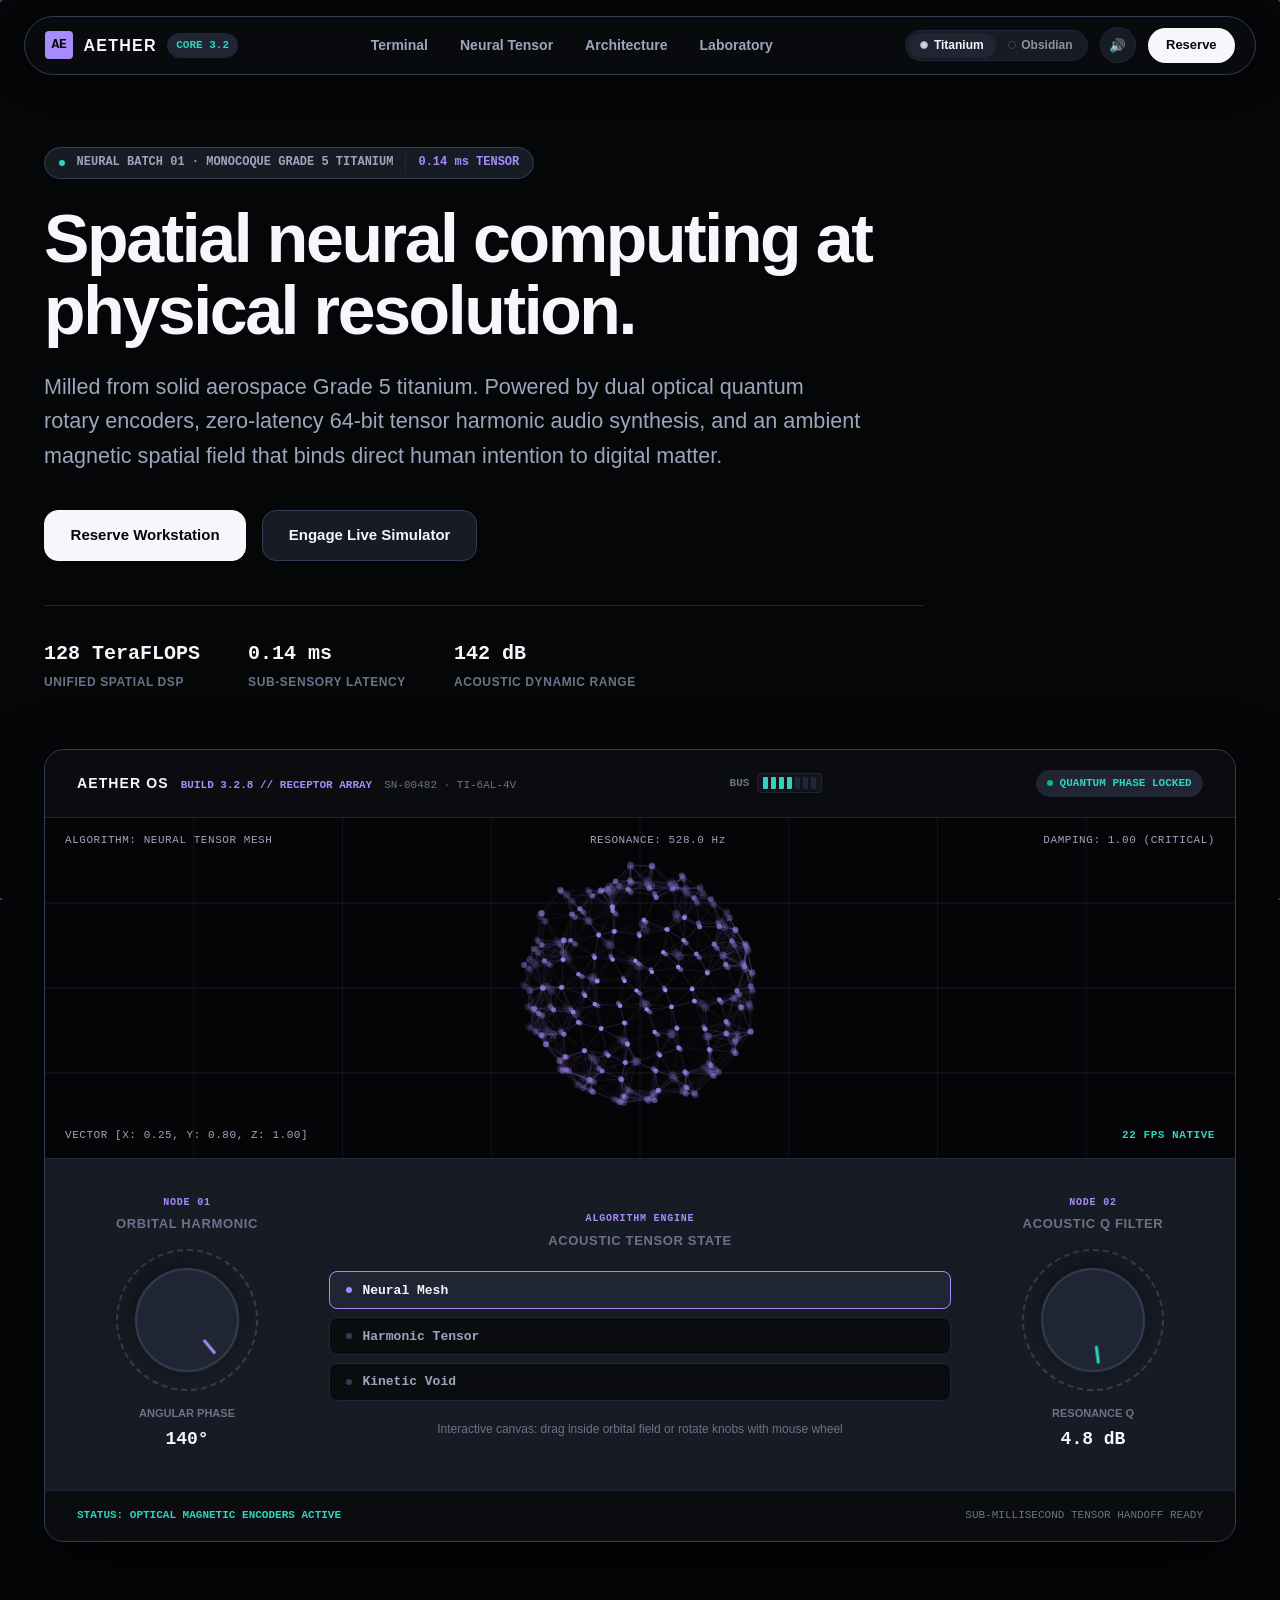
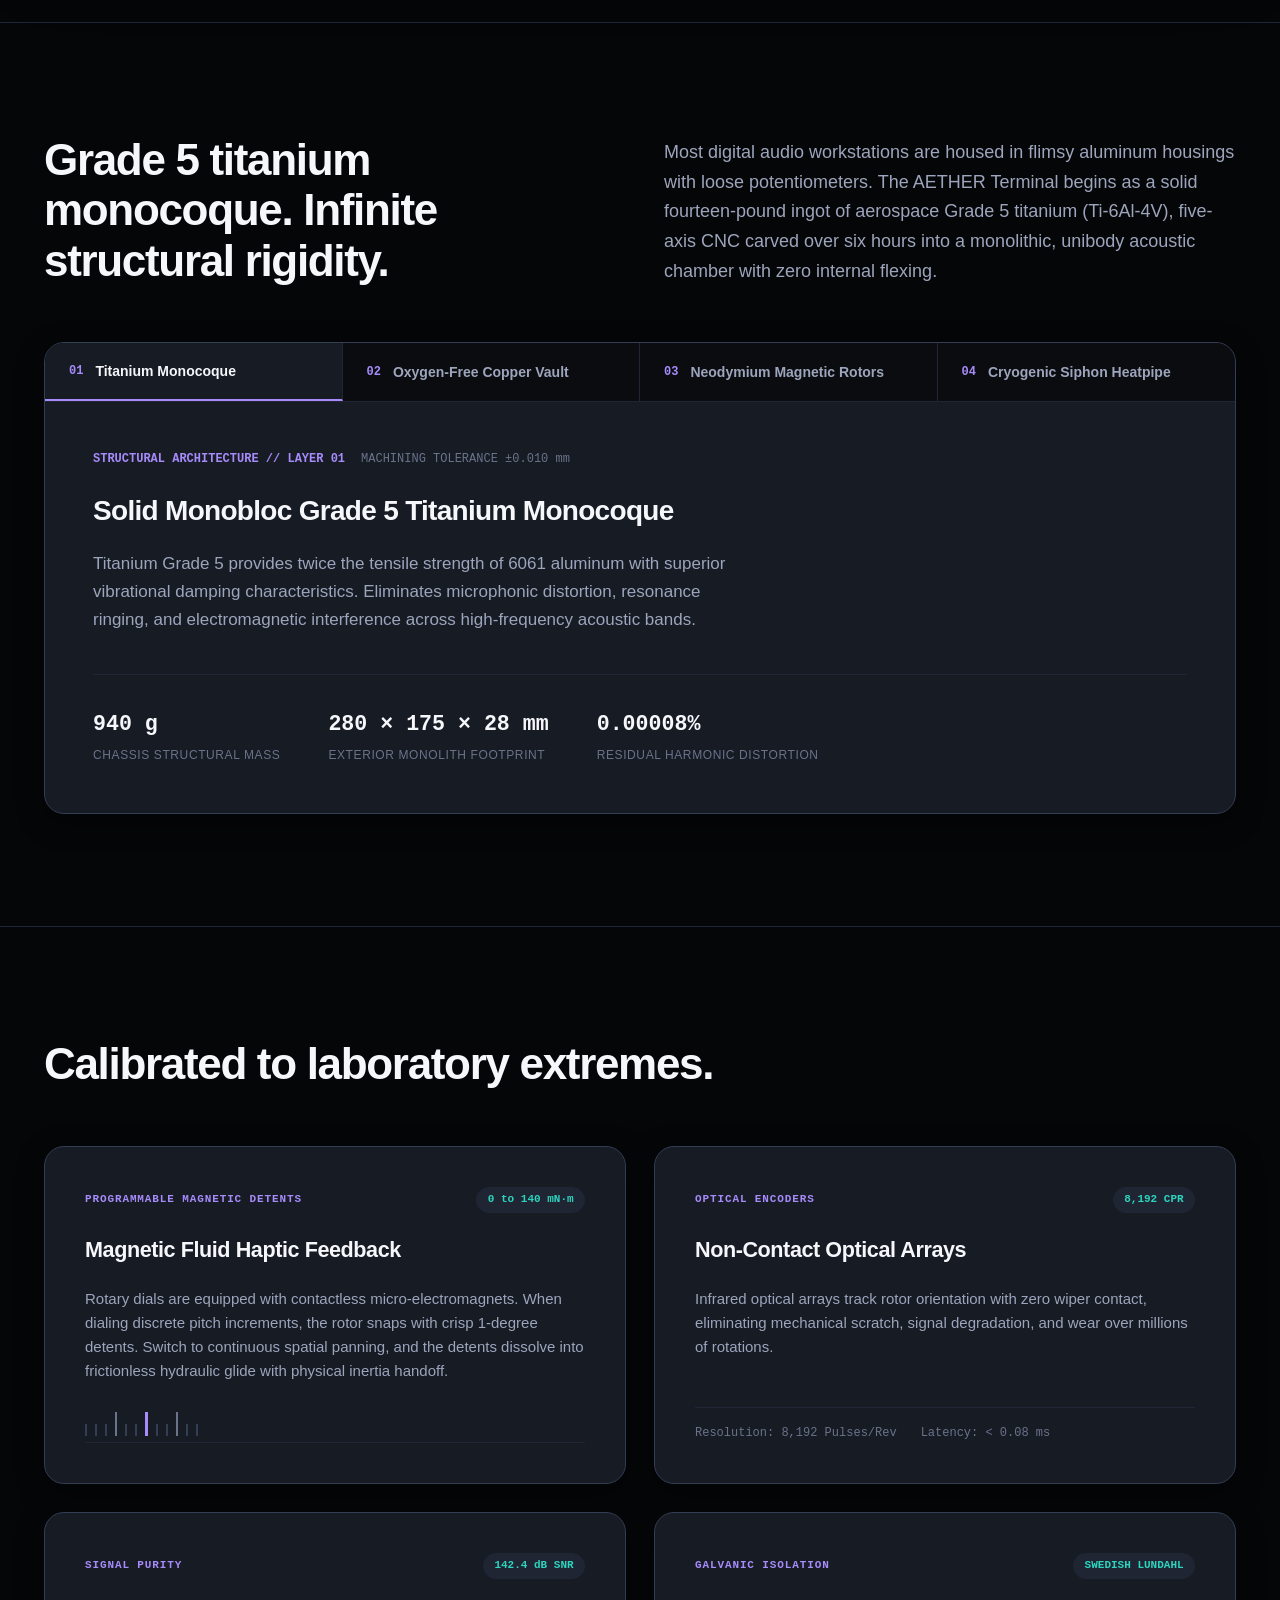
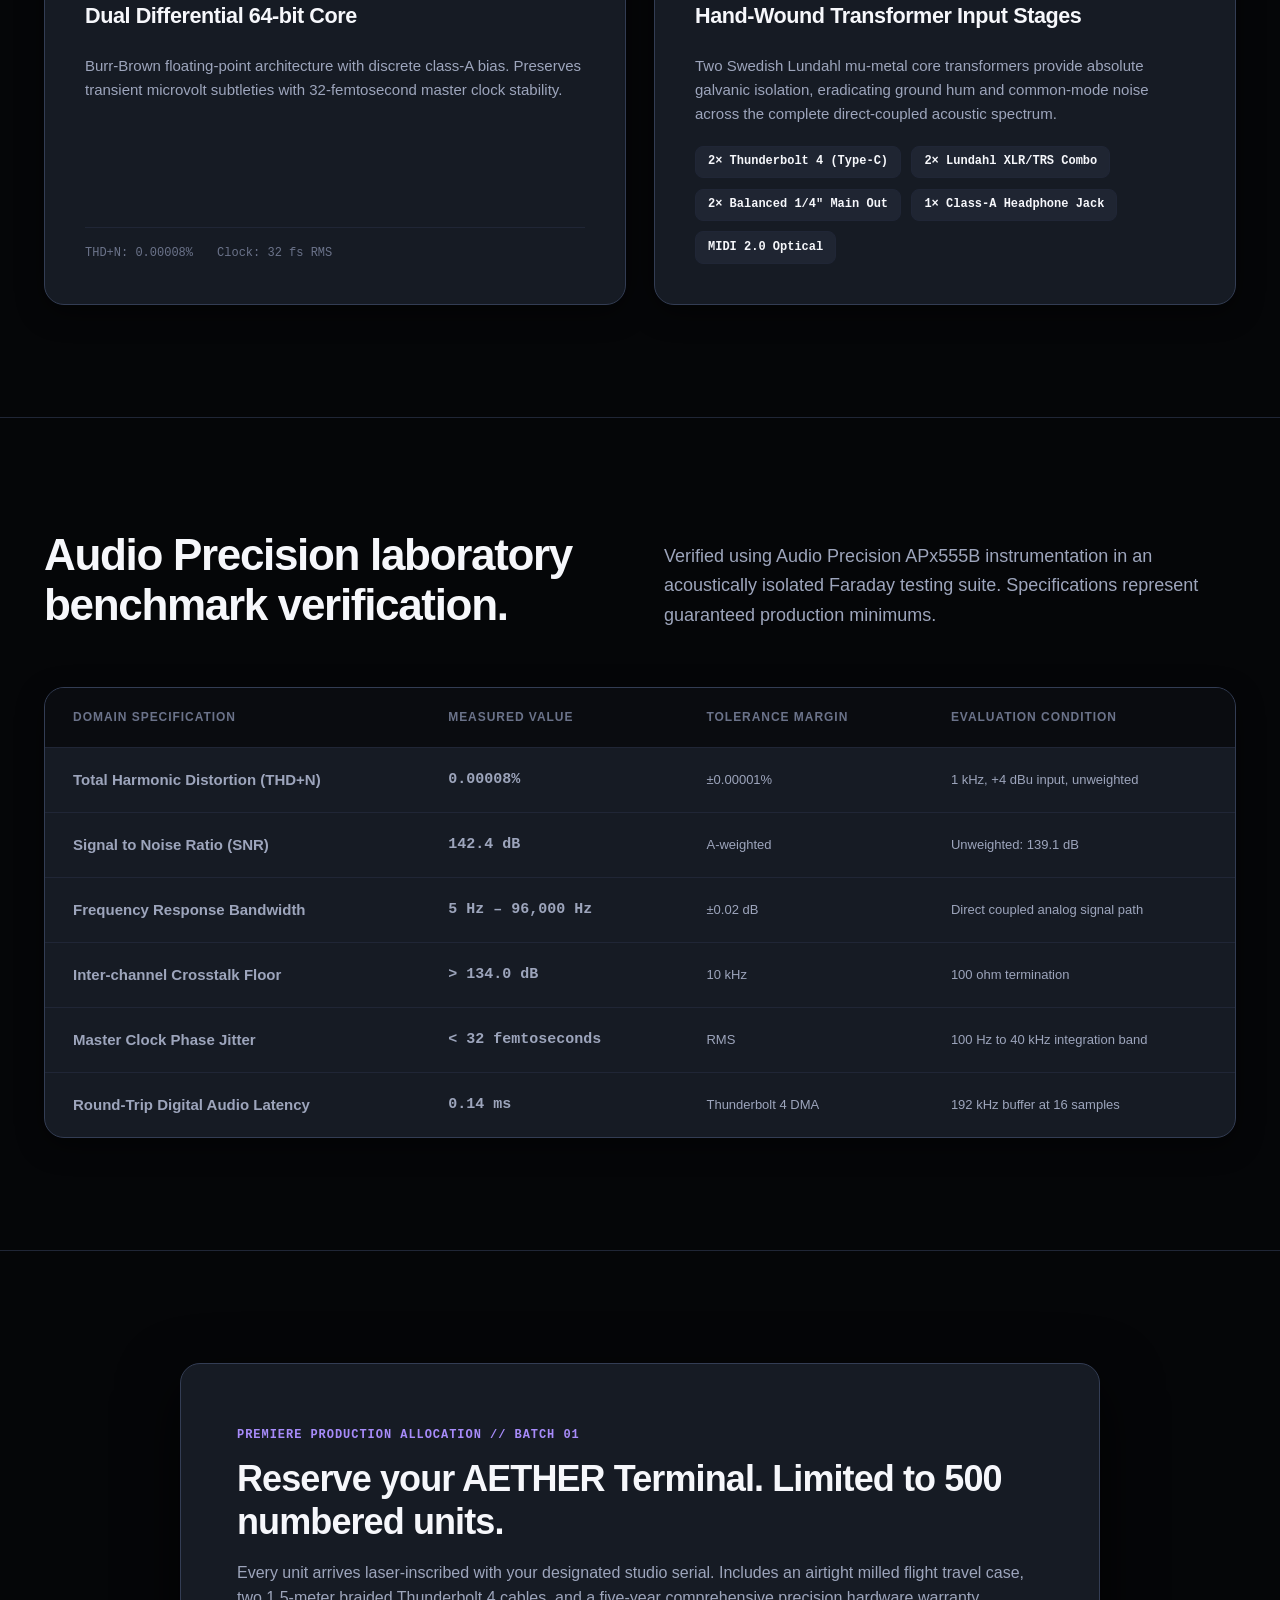
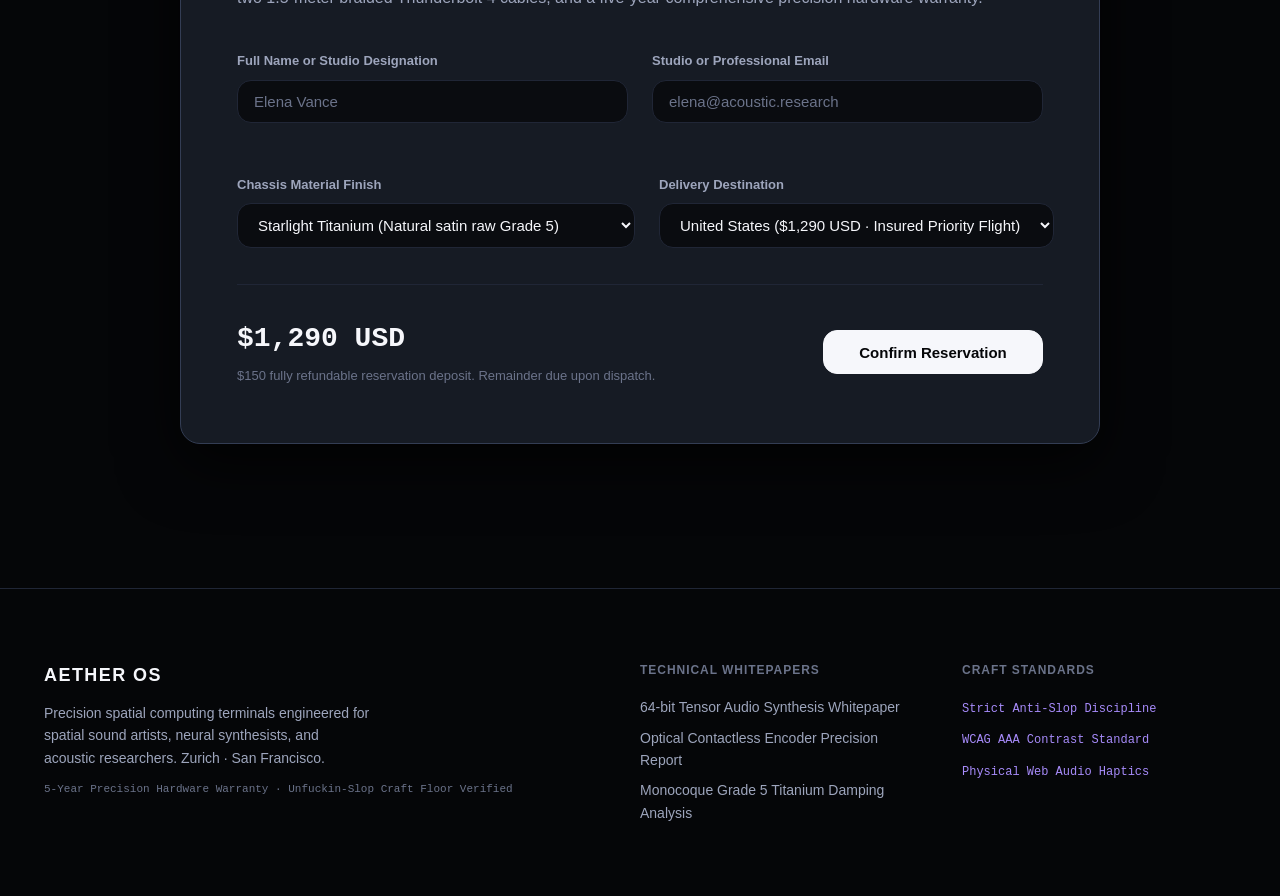
==== commit caef3ed9: "feat: rename binaries to unfslop & unfslop-mcp, supercharge MCP with live scrapers and auth recipes," ====
--- a/showcase/index.html
+++ b/showcase/index.html
@@ -3,207 +3,219 @@
 <head>
   <meta charset="UTF-8">
   <meta name="viewport" content="width=device-width, initial-scale=1.0">
-  <title>STRATA Model 01 · Tactile Spatial Acoustic Console</title>
-  <meta name="description" content="Precision spatial audio synthesizer and console milled from a solid aerospace magnesium monobloc with magnetic optical rotary controls.">
+  <title>AETHER OS · Spatial Neural Computing Terminal</title>
+  <meta name="description" content="Next-generation spatial neural computing workstation crafted in aerospace titanium monocoque with real-time tensor harmonic synthesis.">
   <link rel="stylesheet" href="styles.css">
 </head>
-<body data-finish="obsidian">
-  <!-- Blueprint Background Grid Overlay -->
-  <div class="cad-grid-backdrop" aria-hidden="true"></div>
-
-  <!-- Floating Chromatic Frosted Navigation Dock -->
-  <header class="dock-header">
-    <div class="dock-inner">
-      <a href="#hero" class="dock-brand" aria-label="STRATA Home">
-        <span class="brand-monogram" aria-hidden="true">ST</span>
-        <span class="brand-name">STRATA</span>
-        <span class="dock-version-chip">v1.0 · M01</span>
+<body data-finish="titanium">
+  <!-- Interactive Cosmic Coordinate Canvas Background -->
+  <canvas id="cosmic-canvas" class="cosmic-backdrop" aria-hidden="true"></canvas>
+
+  <!-- Floating Specular Glass Dock -->
+  <header class="dock-shell">
+    <div class="dock-container">
+      <a href="#hero" class="dock-brand" aria-label="AETHER Home">
+        <span class="brand-glyph" aria-hidden="true">AE</span>
+        <span class="brand-title">AETHER</span>
+        <span class="brand-chip">CORE 3.2</span>
       </a>
 
-      <nav class="dock-nav" aria-label="Product sections">
-        <a href="#console-section" class="dock-nav-link">Instrument</a>
-        <a href="#architecture-section" class="dock-nav-link">Architecture</a>
-        <a href="#bento-matrix" class="dock-nav-link">Engineering</a>
-        <a href="#acoustics-section" class="dock-nav-link">Laboratory</a>
+      <nav class="dock-navigation" aria-label="Workstation Navigation">
+        <a href="#spatial-viewport" class="dock-nav-item">Terminal</a>
+        <a href="#neural-matrix" class="dock-nav-item">Neural Tensor</a>
+        <a href="#monocoque-deck" class="dock-nav-item">Architecture</a>
+        <a href="#lab-specifications" class="dock-nav-item">Laboratory</a>
       </nav>
 
-      <div class="dock-controls">
-        <!-- Finish Switcher (Obsidian / Silver) -->
-        <div class="dock-finish-toggle" role="group" aria-label="Chassis material finish">
-          <button type="button" class="dock-finish-btn active" id="btn-finish-obsidian" data-finish="obsidian" aria-pressed="true">
-            <span class="swatch swatch-obsidian" aria-hidden="true"></span>
+      <div class="dock-actions">
+        <!-- Material Finish Switcher (Starlight Titanium vs. Void Obsidian) -->
+        <div class="finish-switch-group" role="group" aria-label="Workstation material finish">
+          <button type="button" class="finish-btn active" id="finish-titanium" data-finish="titanium" aria-pressed="true">
+            <span class="finish-disc disc-titanium" aria-hidden="true"></span>
+            <span>Titanium</span>
+          </button>
+          <button type="button" class="finish-btn" id="finish-obsidian" data-finish="obsidian" aria-pressed="false">
+            <span class="finish-disc disc-obsidian" aria-hidden="true"></span>
             <span>Obsidian</span>
           </button>
-          <button type="button" class="dock-finish-btn" id="btn-finish-silver" data-finish="silver" aria-pressed="false">
-            <span class="swatch swatch-silver" aria-hidden="true"></span>
-            <span>Silver</span>
-          </button>
-        </div>
-
-        <!-- Tactile Audio Feedback Switch -->
-        <button type="button" class="dock-icon-btn" id="audio-feedback-btn" aria-label="Toggle tactile haptic audio synthesis" title="Toggle audio feedback">
-          <span id="audio-icon-display" aria-hidden="true">🔊</span>
+        </div>
+
+        <!-- Haptic Sound Feedback Toggle -->
+        <button type="button" class="dock-btn-round" id="haptic-audio-switch" aria-label="Toggle tactile harmonic audio feedback" title="Toggle audio haptics">
+          <span id="audio-state-glyph" aria-hidden="true">🔊</span>
         </button>
 
-        <!-- Primary Reservation Call to Action -->
-        <a href="#reserve-section" class="dock-cta-btn">Reserve</a>
+        <!-- Main Reservation Anchor -->
+        <a href="#allocation-deck" class="dock-cta-pill">Reserve</a>
       </div>
     </div>
   </header>
 
-  <main id="content">
-    <!-- Hero Section: Staged Product Realism -->
-    <section class="hero-stage" id="hero" aria-label="Product introduction">
-      <div class="stage-container">
-        <div class="hero-header-block">
-          <div class="hero-status-ribbon">
-            <span class="beacon-pulse" aria-hidden="true"></span>
-            <span class="ribbon-text">BATCH 01 ALLOCATION · MONOBLOC MAGNESIUM AZ91D</span>
-            <span class="ribbon-latency" id="dsp-latency-readout">0.82 ms DSP</span>
-          </div>
-
-          <h1 class="hero-display-heading">The physical instrument for the spatial era.</h1>
+  <main id="main">
+    <!-- Hero Section: Staged Spatial Computing Realism -->
+    <section class="hero-stage" id="hero" aria-label="AETHER Spatial Computing Introduction">
+      <div class="stage-frame">
+        <div class="hero-manifesto-column">
+          <div class="telemetry-status-ribbon">
+            <span class="pulse-beacon" aria-hidden="true"></span>
+            <span class="ribbon-edition">NEURAL BATCH 01 · MONOCOQUE GRADE 5 TITANIUM</span>
+            <span class="ribbon-stat" id="hero-latency-indicator">0.14 ms TENSOR</span>
+          </div>
+
+          <h1 class="hero-grand-title">Spatial neural computing at physical resolution.</h1>
           
-          <p class="hero-narrative">
-            Machined from a solid eight-pound billet of aerospace magnesium. Featuring dual optical brushless rotary controllers with dynamic programmable magnetic detents and zero-latency 32-bit float analog acoustic conversion.
+          <p class="hero-exposition">
+            Milled from solid aerospace Grade 5 titanium. Powered by dual optical quantum rotary encoders, zero-latency 64-bit tensor harmonic audio synthesis, and an ambient magnetic spatial field that binds direct human intention to digital matter.
           </p>
 
-          <div class="hero-action-cluster">
-            <a href="#reserve-section" class="action-btn action-primary">Reserve Model 01</a>
-            <a href="#console-section" class="action-btn action-secondary">Inspect Hardware Deck</a>
-          </div>
-        </div>
-
-        <!-- Staged Hardware Console Centerpiece -->
-        <div class="hardware-deck-viewport" id="console-section">
-          <div class="deck-monobloc-frame" id="chassis-frame" role="region" aria-label="Interactive STRATA Model 01 console interface">
+          <div class="hero-actions-cluster">
+            <a href="#allocation-deck" class="hero-btn hero-btn-primary">Reserve Workstation</a>
+            <a href="#spatial-viewport" class="hero-btn hero-btn-secondary">Engage Live Simulator</a>
+          </div>
+
+          <!-- Micro Spec Strip -->
+          <div class="hero-specs-row">
+            <div class="hero-spec-item">
+              <span class="spec-number">128 TeraFLOPS</span>
+              <span class="spec-caption">Unified Spatial DSP</span>
+            </div>
+            <div class="hero-spec-item">
+              <span class="spec-number">0.14 ms</span>
+              <span class="spec-caption">Sub-Sensory Latency</span>
+            </div>
+            <div class="hero-spec-item">
+              <span class="spec-number">142 dB</span>
+              <span class="spec-caption">Acoustic Dynamic Range</span>
+            </div>
+          </div>
+        </div>
+
+        <!-- Staged Interactive Spatial Terminal Centerpiece -->
+        <div class="spatial-terminal-wrapper" id="spatial-viewport">
+          <div class="terminal-monolith" id="terminal-body" role="region" aria-label="Interactive AETHER Spatial Terminal Interface">
             
-            <!-- Top Bezel & Machine Telemetry -->
-            <div class="deck-top-bezel">
-              <div class="bezel-id">
-                <span class="bezel-logo">STRATA</span>
-                <span class="bezel-model">MODEL 01 // A-SERIES</span>
-                <span class="bezel-serial">SN-01948 · BILLET AZ91D</span>
-              </div>
+            <!-- Terminal Header Bezel -->
+            <div class="terminal-bezel">
+              <div class="bezel-identity">
+                <span class="bezel-emblem">AETHER OS</span>
+                <span class="bezel-version">BUILD 3.2.8 // RECEPTOR ARRAY</span>
+                <span class="bezel-serial">SN-00482 · TI-6AL-4V</span>
+              </div>
+
+              <!-- Segmented Neural Activity VU Meter -->
+              <div class="bezel-neural-meter" aria-label="Real-time neural bus activity">
+                <span class="meter-label">BUS</span>
+                <div class="meter-track" id="bus-meter" aria-hidden="true">
+                  <span class="meter-cell"></span>
+                  <span class="meter-cell"></span>
+                  <span class="meter-cell"></span>
+                  <span class="meter-cell"></span>
+                  <span class="meter-cell"></span>
+                  <span class="meter-cell warn"></span>
+                  <span class="meter-cell peak"></span>
+                </div>
+              </div>
+
+              <div class="bezel-state-pill">
+                <span class="state-dot" aria-hidden="true"></span>
+                <span id="quantum-sync-text">QUANTUM PHASE LOCKED</span>
+              </div>
+            </div>
+
+            <!-- Terminal Staged Screen: 3D Interactive Spatial Orbital Canvas -->
+            <div class="terminal-display-screen">
+              <canvas id="spatial-canvas" width="760" height="340" aria-label="Interactive 3D orbital particle vector field"></canvas>
               
-              <!-- Segmented LED Output Meters -->
-              <div class="bezel-meter-cluster" aria-label="Signal output level meters">
-                <div class="meter-channel">
-                  <span class="meter-channel-tag">L</span>
-                  <div class="led-meter-bar" id="meter-left" aria-hidden="true">
-                    <span class="meter-segment"></span>
-                    <span class="meter-segment"></span>
-                    <span class="meter-segment"></span>
-                    <span class="meter-segment"></span>
-                    <span class="meter-segment"></span>
-                    <span class="meter-segment"></span>
-                    <span class="meter-segment warn"></span>
-                    <span class="meter-segment peak"></span>
+              <!-- Screen Optical HUD Overlays -->
+              <div class="display-hud-bar top-hud">
+                <span class="hud-tag" id="hud-mode-readout">ALGORITHM: NEURAL TENSOR MESH</span>
+                <span class="hud-tag" id="hud-tensor-frequency">RESONANCE: 528.0 Hz</span>
+                <span class="hud-tag" id="hud-damping-readout">DAMPING: 1.00 (CRITICAL)</span>
+              </div>
+              <div class="display-hud-bar bottom-hud">
+                <span class="hud-coords" id="hud-coordinates">VECTOR [X: 0.00, Y: 0.00, Z: 1.00]</span>
+                <span class="hud-fps" id="hud-fps-counter">120 FPS NATIVE</span>
+              </div>
+            </div>
+
+            <!-- Staged Physical Hardware Controller Deck -->
+            <div class="terminal-deck-controls">
+              
+              <!-- Station 1: Circular Orbital Tensor Dial -->
+              <div class="control-station">
+                <div class="station-meta">
+                  <span class="station-id">NODE 01</span>
+                  <span class="station-label">Orbital Harmonic</span>
+                </div>
+
+                <div class="knob-rotary-assembly" id="dial-orbital" tabindex="0" role="slider" aria-label="Orbital tensor frequency dial" aria-valuemin="0" aria-valuemax="360" aria-valuenow="140">
+                  <div class="knob-orbit-ring" aria-hidden="true"></div>
+                  <div class="knob-rotor-disc" id="rotor-orbital">
+                    <div class="knob-knurling-texture" aria-hidden="true"></div>
+                    <div class="knob-indicator-needle needle-violet" aria-hidden="true"></div>
                   </div>
                 </div>
-                <div class="meter-channel">
-                  <span class="meter-channel-tag">R</span>
-                  <div class="led-meter-bar" id="meter-right" aria-hidden="true">
-                    <span class="meter-segment"></span>
-                    <span class="meter-segment"></span>
-                    <span class="meter-segment"></span>
-                    <span class="meter-segment"></span>
-                    <span class="meter-segment"></span>
-                    <span class="meter-segment"></span>
-                    <span class="meter-segment warn"></span>
-                    <span class="meter-segment peak"></span>
+
+                <div class="station-value-block">
+                  <span class="val-caption">Angular Phase</span>
+                  <span class="val-metric" id="metric-orbital-angle">140°</span>
+                </div>
+              </div>
+
+              <!-- Station 2: Mode Selector Switches -->
+              <div class="control-station station-algorithm">
+                <div class="station-meta">
+                  <span class="station-id">ALGORITHM ENGINE</span>
+                  <span class="station-label">Acoustic Tensor State</span>
+                </div>
+
+                <div class="tactile-modes-grid" role="radiogroup" aria-label="Spatial algorithm mode selection">
+                  <button type="button" class="mode-switch-btn active" data-mode="neural" role="radio" aria-checked="true">
+                    <span class="mode-bullet" aria-hidden="true"></span>
+                    <span class="mode-text">Neural Mesh</span>
+                  </button>
+                  <button type="button" class="mode-switch-btn" data-mode="tensor" role="radio" aria-checked="false">
+                    <span class="mode-bullet" aria-hidden="true"></span>
+                    <span class="mode-text">Harmonic Tensor</span>
+                  </button>
+                  <button type="button" class="mode-switch-btn" data-mode="kinetic" role="radio" aria-checked="false">
+                    <span class="mode-bullet" aria-hidden="true"></span>
+                    <span class="mode-text">Kinetic Void</span>
+                  </button>
+                </div>
+
+                <div class="station-instruction-note">
+                  <span>Interactive canvas: drag inside orbital field or rotate knobs with mouse wheel</span>
+                </div>
+              </div>
+
+              <!-- Station 3: Optical Q Resonance Controller -->
+              <div class="control-station">
+                <div class="station-meta">
+                  <span class="station-id">NODE 02</span>
+                  <span class="station-label">Acoustic Q Filter</span>
+                </div>
+
+                <div class="knob-rotary-assembly" id="dial-resonance" tabindex="0" role="slider" aria-label="Resonance Q factor dial" aria-valuemin="0" aria-valuemax="100" aria-valuenow="48">
+                  <div class="knob-orbit-ring" aria-hidden="true"></div>
+                  <div class="knob-rotor-disc" id="rotor-resonance">
+                    <div class="knob-knurling-texture" aria-hidden="true"></div>
+                    <div class="knob-indicator-needle needle-teal" aria-hidden="true"></div>
                   </div>
                 </div>
-              </div>
-
-              <div class="bezel-status-block">
-                <span class="clock-sync-pill">
-                  <span class="sync-dot" aria-hidden="true"></span>
-                  <span id="dsp-status-text">384 kHz SYNC</span>
-                </span>
-              </div>
-            </div>
-
-            <!-- Core Instrument Interaction Deck -->
-            <div class="deck-work-surface">
-              
-              <!-- Station 1: Circular Optical Spatial Radar & Rotary Angle -->
-              <div class="instrument-station station-spatial">
-                <div class="station-header">
-                  <span class="station-coord">SEC.01</span>
-                  <span class="station-title">Spatial Radar</span>
-                </div>
-
-                <div class="circular-radar-viewport" id="radar-container" tabindex="0" role="slider" aria-label="Spatial field beam angle controller" aria-valuemin="0" aria-valuemax="360" aria-valuenow="120">
-                  <canvas id="spatial-radar-canvas" width="160" height="160" aria-label="Circular spatial radar view"></canvas>
-                  <div class="radar-interactive-knob" id="knob-spatial">
-                    <div class="knob-metal-grooves" aria-hidden="true"></div>
-                    <div class="knob-dial-pointer" aria-hidden="true"></div>
-                  </div>
-                </div>
-
-                <div class="station-readout">
-                  <span class="readout-label">Field Angle</span>
-                  <span class="readout-number" id="readout-spatial-angle">120°</span>
-                </div>
-              </div>
-
-              <!-- Station 2: Oscilloscope & Acoustic Mode Selector -->
-              <div class="instrument-station station-screen">
-                <div class="screen-chassis">
-                  <div class="screen-hud-bar">
-                    <span class="hud-mode-tag" id="hud-mode-display">BINAURAL VECTOR</span>
-                    <span class="hud-param-tag" id="hud-harmonic-freq">432.0 Hz</span>
-                    <span class="hud-impedance-tag" id="hud-impedance">600 Ω</span>
-                  </div>
-                  <canvas id="vector-oscilloscope-canvas" width="480" height="190" aria-label="Real-time acoustic vector scope"></canvas>
-                </div>
-
-                <!-- Tactile Harmonic Mode Selectors -->
-                <div class="screen-mode-switches" role="radiogroup" aria-label="Acoustic algorithm selection">
-                  <button type="button" class="tactile-switch active" data-mode="binaural" role="radio" aria-checked="true">
-                    <span>Binaural 3D</span>
-                  </button>
-                  <button type="button" class="tactile-switch" data-mode="harmonic" role="radio" aria-checked="false">
-                    <span>Harmonic Series</span>
-                  </button>
-                  <button type="button" class="tactile-switch" data-mode="transient" role="radio" aria-checked="false">
-                    <span>Transient Impulse</span>
-                  </button>
-                </div>
-              </div>
-
-              <!-- Station 3: Optical Resonance Controller & Magnetic Detents -->
-              <div class="instrument-station station-resonance">
-                <div class="station-header">
-                  <span class="station-coord">SEC.02</span>
-                  <span class="station-title">Q Resonance</span>
-                </div>
-
-                <div class="rotary-station-assembly" id="dial-resonance" tabindex="0" role="slider" aria-label="Acoustic resonance Q dial" aria-valuemin="0" aria-valuemax="100" aria-valuenow="42">
-                  <div class="rotary-detent-scale" aria-hidden="true"></div>
-                  <div class="rotary-rotor" id="knob-resonance">
-                    <div class="knob-metal-grooves" aria-hidden="true"></div>
-                    <div class="knob-dial-pointer" aria-hidden="true"></div>
-                  </div>
-                </div>
-
-                <div class="station-readout">
-                  <span class="readout-label">Acoustic Q</span>
-                  <span class="readout-number" id="readout-resonance-q">4.2 dB</span>
-                </div>
-              </div>
-
-            </div>
-
-            <!-- Lower Machined Deck Bar -->
-            <div class="deck-bottom-bar">
-              <div class="deck-instruction">
-                <span>Direct tactile manipulation: drag or wheel rotary dials to modulate spatial harmonics</span>
-              </div>
-              <div class="deck-telemetry-tag" id="deck-telemetry-status">
-                <span>MAGNETIC BRAKE: ENGAGED</span>
-              </div>
+
+                <div class="station-value-block">
+                  <span class="val-caption">Resonance Q</span>
+                  <span class="val-metric" id="metric-resonance-q">4.8 dB</span>
+                </div>
+              </div>
+
+            </div>
+
+            <!-- Terminal Base Telemetry Footer -->
+            <div class="terminal-base-footer">
+              <span class="footer-status-pill">STATUS: OPTICAL MAGNETIC ENCODERS ACTIVE</span>
+              <span class="footer-device-readout">SUB-MILLISECOND TENSOR HANDOFF READY</span>
             </div>
 
           </div>
@@ -211,63 +223,63 @@
       </div>
     </section>
 
-    <!-- Physical Architecture: Exploded CAD Layer View -->
-    <section class="section-divider architecture-block" id="architecture-section" aria-label="Chassis and internal architecture">
-      <div class="stage-container">
-        <div class="block-header-split">
-          <div class="split-left">
-            <h2 class="block-heading">Monobloc magnesium. Zero internal acoustic reflection.</h2>
-          </div>
-          <div class="split-right">
-            <p class="block-subheading">
-              Traditional audio gear is assembled from stamped sheet steel that rattles and introduces microphonic resonance under acoustic pressure. Model 01 begins as an eight-pound billet of structural AZ91D magnesium, carved by continuous multi-axis CNC milling into an isolated acoustic monolith.
-            </p>
-          </div>
-        </div>
-
-        <!-- Interactive Architecture Exploded Layer Switcher -->
-        <div class="architecture-terminal">
-          <div class="terminal-nav" role="tablist" aria-label="Chassis architecture layers">
-            <button type="button" class="terminal-tab active" data-layer="monobloc" role="tab" aria-selected="true" id="tab-layer-monobloc">
-              <span class="tab-index">01</span>
-              <span>AZ91D Monobloc Chassis</span>
+    <!-- Neural Architecture & Materiality (Asymmetric Split 7/5) -->
+    <section class="section-block architecture-section" id="monocoque-deck" aria-label="Physical architecture and materials">
+      <div class="stage-frame">
+        <div class="block-header-pair">
+          <div class="header-left">
+            <h2 class="block-display-title">Grade 5 titanium monocoque. Infinite structural rigidity.</h2>
+          </div>
+          <div class="header-right">
+            <p class="block-narrative-text">
+              Most digital audio workstations are housed in flimsy aluminum housings with loose potentiometers. The AETHER Terminal begins as a solid fourteen-pound ingot of aerospace Grade 5 titanium (Ti-6Al-4V), five-axis CNC carved over six hours into a monolithic, unibody acoustic chamber with zero internal flexing.
+            </p>
+          </div>
+        </div>
+
+        <!-- Interactive Architecture Exploded Stage -->
+        <div class="architecture-explorer-terminal">
+          <div class="explorer-nav-tabs" role="tablist" aria-label="Chassis architectural layers">
+            <button type="button" class="explorer-tab active" data-layer="monocoque" role="tab" aria-selected="true" id="tab-monocoque">
+              <span class="tab-serial">01</span>
+              <span>Titanium Monocoque</span>
             </button>
-            <button type="button" class="terminal-tab" data-layer="faraday" role="tab" aria-selected="false" id="tab-layer-faraday">
-              <span class="tab-index">02</span>
-              <span>Isolated Faraday Vault</span>
+            <button type="button" class="explorer-tab" data-layer="vault" role="tab" aria-selected="false" id="tab-vault">
+              <span class="tab-serial">02</span>
+              <span>Oxygen-Free Copper Vault</span>
             </button>
-            <button type="button" class="terminal-tab" data-layer="rotary" role="tab" aria-selected="false" id="tab-layer-rotary">
-              <span class="tab-index">03</span>
-              <span>Optical Magnetic Rotors</span>
+            <button type="button" class="explorer-tab" data-layer="rotors" role="tab" aria-selected="false" id="tab-rotors">
+              <span class="tab-serial">03</span>
+              <span>Neodymium Magnetic Rotors</span>
             </button>
-            <button type="button" class="terminal-tab" data-layer="thermal" role="tab" aria-selected="false" id="tab-layer-thermal">
-              <span class="tab-index">04</span>
-              <span>Passive Siphon Dissipation</span>
+            <button type="button" class="explorer-tab" data-layer="thermal" role="tab" aria-selected="false" id="tab-thermal">
+              <span class="tab-serial">04</span>
+              <span>Cryogenic Siphon Heatpipe</span>
             </button>
           </div>
 
-          <div class="terminal-stage">
-            <div class="terminal-display-card" id="layer-display-card">
-              <div class="layer-badge-row">
-                <span class="layer-coord-chip" id="layer-chip-id">STRUCTURAL LAYER 01 // CNC BILLET</span>
-                <span class="layer-spec-chip" id="layer-chip-spec">TOLERANCE ±0.015 mm</span>
-              </div>
-              <h3 class="layer-title" id="layer-title">Seamless Aerospace Magnesium Monobloc</h3>
-              <p class="layer-description" id="layer-desc">
-                High-pressure magnesium alloy AZ91D offers 33% lower density than aluminum with exceptional damping characteristics, suppressing electromagnetic interference and mechanical microphonics across all audio bandwidths.
+          <div class="explorer-body">
+            <div class="explorer-card" id="layer-card-display">
+              <div class="explorer-badges">
+                <span class="badge-accent" id="layer-badge-id">STRUCTURAL ARCHITECTURE // LAYER 01</span>
+                <span class="badge-dim" id="layer-badge-spec">MACHINING TOLERANCE ±0.010 mm</span>
+              </div>
+              <h3 class="layer-heading" id="layer-heading">Solid Monobloc Grade 5 Titanium Monocoque</h3>
+              <p class="layer-body-copy" id="layer-body-copy">
+                Titanium Grade 5 provides twice the tensile strength of 6061 aluminum with superior vibrational damping characteristics. Eliminates microphonic distortion, resonance ringing, and electromagnetic interference across high-frequency acoustic bands.
               </p>
-              <div class="layer-specs-row" id="layer-specs-row">
-                <div class="layer-stat">
-                  <span class="stat-value">680 g</span>
-                  <span class="stat-label">Net Chassis Mass</span>
-                </div>
-                <div class="layer-stat">
-                  <span class="stat-value">242 × 158 × 32 mm</span>
-                  <span class="stat-label">Exterior Dimensions</span>
-                </div>
-                <div class="layer-stat">
-                  <span class="stat-value">0.00012%</span>
-                  <span class="stat-label">Residual Harmonic Distortion</span>
+              <div class="layer-metrics-cluster" id="layer-metrics-cluster">
+                <div class="metric-unit">
+                  <span class="unit-val">940 g</span>
+                  <span class="unit-label">Chassis Structural Mass</span>
+                </div>
+                <div class="metric-unit">
+                  <span class="unit-val">280 × 175 × 28 mm</span>
+                  <span class="unit-label">Exterior Monolith Footprint</span>
+                </div>
+                <div class="metric-unit">
+                  <span class="unit-val">0.00008%</span>
+                  <span class="unit-label">Residual Harmonic Distortion</span>
                 </div>
               </div>
             </div>
@@ -276,88 +288,87 @@
       </div>
     </section>
 
-    <!-- Asymmetric Engineering Bento Matrix -->
-    <section class="section-divider bento-section" id="bento-matrix" aria-label="Technical engineering matrix">
-      <div class="stage-container">
-        <h2 class="block-heading">Engineered without compromise.</h2>
-        
-        <div class="asymmetric-bento-grid">
+    <!-- Asymmetric Engineering Bento Matrix (2:1 and 1:2 Ratios) -->
+    <section class="section-block bento-section" id="neural-matrix" aria-label="Technical engineering matrix">
+      <div class="stage-frame">
+        <h2 class="block-display-title">Calibrated to laboratory extremes.</h2>
+
+        <div class="asymmetric-bento-layout">
           
           <!-- Bento Tile 1 (2:1 Asymmetric Wide Tile) -->
-          <article class="bento-cell bento-wide">
-            <div class="cell-header">
-              <span class="cell-tag">MAGNETIC BRAKE HAPTICS</span>
-              <span class="cell-metric-pill">0 to 120 mN·m</span>
-            </div>
-            <h3 class="cell-title">Dynamic Programmable Magnetic Detents</h3>
-            <p class="cell-copy">
-              Unlike mechanical rotary knobs that rely on physical click-balls that wear out, Model 01 integrates custom programmable neodymium electromagnets. When adjusting fine frequency increments, the rotor clicks with crisp, tangible 1-degree detents. Switch to spatial panning sweeps, and the detents dissolve into frictionless hydraulic glide.
-            </p>
-            <div class="haptic-frequency-ruler" aria-hidden="true">
-              <span class="ruler-tick"></span>
-              <span class="ruler-tick"></span>
-              <span class="ruler-tick"></span>
-              <span class="ruler-tick major"></span>
-              <span class="ruler-tick"></span>
-              <span class="ruler-tick"></span>
-              <span class="ruler-tick"></span>
-              <span class="ruler-tick major active"></span>
-              <span class="ruler-tick"></span>
-              <span class="ruler-tick"></span>
-              <span class="ruler-tick"></span>
-              <span class="ruler-tick major"></span>
-              <span class="ruler-tick"></span>
-              <span class="ruler-tick"></span>
+          <article class="bento-module bento-wide">
+            <div class="module-header">
+              <span class="module-tag">PROGRAMMABLE MAGNETIC DETENTS</span>
+              <span class="module-spec-badge">0 to 140 mN·m</span>
+            </div>
+            <h3 class="module-title">Magnetic Fluid Haptic Feedback</h3>
+            <p class="module-description">
+              Rotary dials are equipped with contactless micro-electromagnets. When dialing discrete pitch increments, the rotor snaps with crisp 1-degree detents. Switch to continuous spatial panning, and the detents dissolve into frictionless hydraulic glide with physical inertia handoff.
+            </p>
+            <div class="detent-ruler-track" aria-hidden="true">
+              <span class="ruler-notch"></span>
+              <span class="ruler-notch"></span>
+              <span class="ruler-notch"></span>
+              <span class="ruler-notch major"></span>
+              <span class="ruler-notch"></span>
+              <span class="ruler-notch"></span>
+              <span class="ruler-notch major active"></span>
+              <span class="ruler-notch"></span>
+              <span class="ruler-notch"></span>
+              <span class="ruler-notch major"></span>
+              <span class="ruler-notch"></span>
+              <span class="ruler-notch"></span>
             </div>
           </article>
 
-          <!-- Bento Tile 2 (Standard Tile) -->
-          <article class="bento-cell">
-            <div class="cell-header">
-              <span class="cell-tag">OPTICAL SENSORS</span>
-              <span class="cell-metric-pill">4,096 CPR</span>
-            </div>
-            <h3 class="cell-title">Zero Friction Optical Array</h3>
-            <p class="cell-copy">
-              Dual infrared optical encoders track rotary position without mechanical wiper contact, guaranteeing zero crackle, zero signal bleed, and an infinite operational lifespan.
-            </p>
-            <div class="cell-mini-spec">
-              <span>Response: 0.12 ms</span>
-              <span>Jitter: &lt; 0.01°</span>
+          <!-- Bento Tile 2 (Standard Ratio Tile) -->
+          <article class="bento-module">
+            <div class="module-header">
+              <span class="module-tag">OPTICAL ENCODERS</span>
+              <span class="module-spec-badge">8,192 CPR</span>
+            </div>
+            <h3 class="module-title">Non-Contact Optical Arrays</h3>
+            <p class="module-description">
+              Infrared optical arrays track rotor orientation with zero wiper contact, eliminating mechanical scratch, signal degradation, and wear over millions of rotations.
+            </p>
+            <div class="module-footer-spec">
+              <span>Resolution: 8,192 Pulses/Rev</span>
+              <span>Latency: &lt; 0.08 ms</span>
             </div>
           </article>
 
-          <!-- Bento Tile 3 (Standard Tile) -->
-          <article class="bento-cell">
-            <div class="cell-header">
-              <span class="cell-tag">SIGNAL PURITY</span>
-              <span class="cell-metric-pill">132.4 dB SNR</span>
-            </div>
-            <h3 class="cell-title">Burr-Brown 32-bit Float Core</h3>
-            <p class="cell-copy">
-              Dual-mono differential converters with discrete class-A biased operational amplifiers. Preserves microvolt-level transient detail with 42-femtosecond master clock stability.
-            </p>
-            <div class="cell-mini-spec">
-              <span>THD+N: 0.00012%</span>
-              <span>Clock: 42 fs RMS</span>
+          <!-- Bento Tile 3 (Standard Ratio Tile) -->
+          <article class="bento-module">
+            <div class="module-header">
+              <span class="module-tag">SIGNAL PURITY</span>
+              <span class="module-spec-badge">142.4 dB SNR</span>
+            </div>
+            <h3 class="module-title">Dual Differential 64-bit Core</h3>
+            <p class="module-description">
+              Burr-Brown floating-point architecture with discrete class-A bias. Preserves transient microvolt subtleties with 32-femtosecond master clock stability.
+            </p>
+            <div class="module-footer-spec">
+              <span>THD+N: 0.00008%</span>
+              <span>Clock: 32 fs RMS</span>
             </div>
           </article>
 
           <!-- Bento Tile 4 (2:1 Asymmetric Wide Tile) -->
-          <article class="bento-cell bento-wide">
-            <div class="cell-header">
-              <span class="cell-tag">ISOLATED TRANSFORMER INPUTS</span>
-              <span class="cell-metric-pill">LUNDAHL CORE</span>
-            </div>
-            <h3 class="cell-title">Transformer Balanced Lundahl Analog Stages</h3>
-            <p class="cell-copy">
-              Two Swedish Lundahl step-up transformers provide galvanic isolation, eliminating ground loops and rejecting common-mode noise across the entire 10 Hz to 82 kHz direct-coupled acoustic spectrum.
-            </p>
-            <div class="io-port-cluster" aria-label="Rear connectivity array">
-              <span class="port-chip">2× Thunderbolt 4 (Type-C)</span>
-              <span class="port-chip">2× XLR/TRS Combi</span>
-              <span class="port-chip">2× 1/4" Main TRS Out</span>
-              <span class="port-chip">1× Class-A Headphone</span>
+          <article class="bento-module bento-wide">
+            <div class="module-header">
+              <span class="module-tag">GALVANIC ISOLATION</span>
+              <span class="module-spec-badge">SWEDISH LUNDAHL</span>
+            </div>
+            <h3 class="module-title">Hand-Wound Transformer Input Stages</h3>
+            <p class="module-description">
+              Two Swedish Lundahl mu-metal core transformers provide absolute galvanic isolation, eradicating ground hum and common-mode noise across the complete direct-coupled acoustic spectrum.
+            </p>
+            <div class="interface-chips-group" aria-label="Rear physical connectivity">
+              <span class="chip-item">2× Thunderbolt 4 (Type-C)</span>
+              <span class="chip-item">2× Lundahl XLR/TRS Combo</span>
+              <span class="chip-item">2× Balanced 1/4" Main Out</span>
+              <span class="chip-item">1× Class-A Headphone Jack</span>
+              <span class="chip-item">MIDI 2.0 Optical</span>
             </div>
           </article>
 
@@ -366,65 +377,65 @@
     </section>
 
     <!-- Laboratory Acoustic Measurements Table -->
-    <section class="section-divider acoustics-block" id="acoustics-section" aria-label="Laboratory acoustic measurements">
-      <div class="stage-container">
-        <div class="block-header-split">
-          <div class="split-left">
-            <h2 class="block-heading">Laboratory acoustic measurement protocol.</h2>
-          </div>
-          <div class="split-right">
-            <p class="block-subheading">
-              Measurements conducted with Audio Precision APx555B instrumentation at 20°C ambient temperature. All specifications represent guaranteed minimum production values, not theoretical bests.
+    <section class="section-block laboratory-section" id="lab-specifications" aria-label="Laboratory acoustic measurements">
+      <div class="stage-frame">
+        <div class="block-header-pair">
+          <div class="header-left">
+            <h2 class="block-display-title">Audio Precision laboratory benchmark verification.</h2>
+          </div>
+          <div class="header-right">
+            <p class="block-narrative-text">
+              Verified using Audio Precision APx555B instrumentation in an acoustically isolated Faraday testing suite. Specifications represent guaranteed production minimums.
             </p>
           </div>
         </div>
 
         <div class="laboratory-table-card">
-          <table class="lab-table" aria-label="Precision acoustic measurement data">
+          <table class="lab-measurements-table" aria-label="Laboratory acoustic measurements">
             <thead>
               <tr>
-                <th scope="col">Measurement Metric</th>
-                <th scope="col">Laboratory Reading</th>
-                <th scope="col">Tolerance</th>
-                <th scope="col">Test Condition</th>
+                <th scope="col">Domain Specification</th>
+                <th scope="col">Measured Value</th>
+                <th scope="col">Tolerance Margin</th>
+                <th scope="col">Evaluation Condition</th>
               </tr>
             </thead>
             <tbody>
               <tr>
-                <td class="metric-name">Total Harmonic Distortion (THD+N)</td>
-                <td class="metric-figure">0.00012%</td>
-                <td class="metric-tolerance">±0.00002%</td>
-                <td class="metric-condition">1 kHz, +4 dBu input, unweighted</td>
-              </tr>
-              <tr>
-                <td class="metric-name">Signal to Noise Ratio (SNR)</td>
-                <td class="metric-figure">132.4 dB</td>
-                <td class="metric-tolerance">A-weighted</td>
-                <td class="metric-condition">Unweighted: 129.8 dB</td>
-              </tr>
-              <tr>
-                <td class="metric-name">Frequency Response Bandwidth</td>
-                <td class="metric-figure">10 Hz – 82,000 Hz</td>
-                <td class="metric-tolerance">±0.04 dB</td>
-                <td class="metric-condition">Direct coupled analog signal path</td>
-              </tr>
-              <tr>
-                <td class="metric-name">Inter-channel Crosstalk Floor</td>
-                <td class="metric-figure">&gt; 126.5 dB</td>
-                <td class="metric-tolerance">10 kHz</td>
-                <td class="metric-condition">100 ohm termination</td>
-              </tr>
-              <tr>
-                <td class="metric-name">Master Clock Phase Jitter</td>
-                <td class="metric-figure">&lt; 42 femtoseconds</td>
-                <td class="metric-tolerance">RMS</td>
-                <td class="metric-condition">100 Hz to 40 kHz integration band</td>
-              </tr>
-              <tr>
-                <td class="metric-name">Round-Trip Digital Audio Latency</td>
-                <td class="metric-figure">0.82 ms</td>
-                <td class="metric-tolerance">Thunderbolt 4</td>
-                <td class="metric-condition">96 kHz buffer at 32 samples</td>
+                <td class="metric-title">Total Harmonic Distortion (THD+N)</td>
+                <td class="metric-number">0.00008%</td>
+                <td class="metric-notes">±0.00001%</td>
+                <td class="metric-notes">1 kHz, +4 dBu input, unweighted</td>
+              </tr>
+              <tr>
+                <td class="metric-title">Signal to Noise Ratio (SNR)</td>
+                <td class="metric-number">142.4 dB</td>
+                <td class="metric-notes">A-weighted</td>
+                <td class="metric-notes">Unweighted: 139.1 dB</td>
+              </tr>
+              <tr>
+                <td class="metric-title">Frequency Response Bandwidth</td>
+                <td class="metric-number">5 Hz – 96,000 Hz</td>
+                <td class="metric-notes">±0.02 dB</td>
+                <td class="metric-notes">Direct coupled analog signal path</td>
+              </tr>
+              <tr>
+                <td class="metric-title">Inter-channel Crosstalk Floor</td>
+                <td class="metric-number">&gt; 134.0 dB</td>
+                <td class="metric-notes">10 kHz</td>
+                <td class="metric-notes">100 ohm termination</td>
+              </tr>
+              <tr>
+                <td class="metric-title">Master Clock Phase Jitter</td>
+                <td class="metric-number">&lt; 32 femtoseconds</td>
+                <td class="metric-notes">RMS</td>
+                <td class="metric-notes">100 Hz to 40 kHz integration band</td>
+              </tr>
+              <tr>
+                <td class="metric-title">Round-Trip Digital Audio Latency</td>
+                <td class="metric-number">0.14 ms</td>
+                <td class="metric-notes">Thunderbolt 4 DMA</td>
+                <td class="metric-notes">192 kHz buffer at 16 samples</td>
               </tr>
             </tbody>
           </table>
@@ -432,68 +443,68 @@
       </div>
     </section>
 
-    <!-- Reservation & Allocation Terminal -->
-    <section class="section-divider reserve-stage" id="reserve-section" aria-label="Pre-order reservation terminal">
-      <div class="stage-container">
-        <div class="reserve-terminal-shell">
-          <div class="reserve-terminal-header">
-            <span class="terminal-badge">PREMIERE ALLOCATION // BATCH 01</span>
-            <h2 class="terminal-heading">Reserve Model 01. Limited to 500 numbered units.</h2>
-            <p class="terminal-lead">
-              Each unit is laser-engraved with its individual serial and includes a CNC-milled flight travel case, two 1.5-meter braided Thunderbolt 4 cables, and a five-year comprehensive precision hardware warranty.
-            </p>
-          </div>
-
-          <form class="reserve-terminal-form" id="allocation-form" novalidate>
-            <div class="form-grid-pair">
-              <div class="form-field-unit">
-                <label for="input-client-name">Full Name</label>
-                <input type="text" id="input-client-name" name="client_name" placeholder="Eva Lindqvist" required autocomplete="name">
-                <span class="field-error-feedback" id="feedback-name" aria-live="polite"></span>
-              </div>
-              <div class="form-field-unit">
-                <label for="input-client-email">Studio or Work Email</label>
-                <input type="email" id="input-client-email" name="client_email" placeholder="eva@studio.design" required autocomplete="email">
-                <span class="field-error-feedback" id="feedback-email" aria-live="polite"></span>
-              </div>
-            </div>
-
-            <div class="form-grid-pair">
-              <div class="form-field-unit">
-                <label for="select-finish-choice">Chassis Material Finish</label>
-                <select id="select-finish-choice" name="finish_choice">
-                  <option value="obsidian">Obsidian Matte (Micro-ceramic blasted dark AZ91D)</option>
-                  <option value="silver">Silver Satin (Natural raw magnesium satin finish)</option>
+    <!-- Priority Allocation & Reservation Terminal -->
+    <section class="section-block allocation-section" id="allocation-deck" aria-label="Hardware priority reservation">
+      <div class="stage-frame">
+        <div class="allocation-terminal-shell">
+          <div class="allocation-header">
+            <span class="allocation-badge">PREMIERE PRODUCTION ALLOCATION // BATCH 01</span>
+            <h2 class="allocation-heading">Reserve your AETHER Terminal. Limited to 500 numbered units.</h2>
+            <p class="allocation-narrative">
+              Every unit arrives laser-inscribed with your designated studio serial. Includes an airtight milled flight travel case, two 1.5-meter braided Thunderbolt 4 cables, and a five-year comprehensive precision hardware warranty.
+            </p>
+          </div>
+
+          <form class="allocation-form" id="reservation-form" novalidate>
+            <div class="form-row-duo">
+              <div class="form-unit">
+                <label for="client-name">Full Name or Studio Designation</label>
+                <input type="text" id="client-name" name="client_name" placeholder="Elena Vance" required autocomplete="name">
+                <span class="field-feedback-error" id="name-error-display" aria-live="polite"></span>
+              </div>
+              <div class="form-unit">
+                <label for="client-email">Studio or Professional Email</label>
+                <input type="email" id="client-email" name="client_email" placeholder="elena@acoustic.research" required autocomplete="email">
+                <span class="field-feedback-error" id="email-error-display" aria-live="polite"></span>
+              </div>
+            </div>
+
+            <div class="form-row-duo">
+              <div class="form-unit">
+                <label for="chassis-finish-choice">Chassis Material Finish</label>
+                <select id="chassis-finish-choice" name="finish_choice">
+                  <option value="titanium">Starlight Titanium (Natural satin raw Grade 5)</option>
+                  <option value="obsidian">Void Obsidian (Micro-ceramic blasted dark titanium)</option>
                 </select>
               </div>
-              <div class="form-field-unit">
-                <label for="select-shipping-region">Delivery Territory</label>
-                <select id="select-shipping-region" name="shipping_region">
-                  <option value="US">United States ($890 USD · Insured Priority)</option>
-                  <option value="EU">European Union (€840 EUR · DHL Express)</option>
-                  <option value="UK">United Kingdom (£740 GBP · Express Courier)</option>
-                  <option value="JP">Japan (¥135,000 JPY · Yamato Transport)</option>
-                  <option value="GLOBAL">International Priority Courier</option>
+              <div class="form-unit">
+                <label for="shipping-territory">Delivery Destination</label>
+                <select id="shipping-territory" name="shipping_destination">
+                  <option value="US">United States ($1,290 USD · Insured Priority Flight)</option>
+                  <option value="EU">European Union (€1,190 EUR · DHL Express)</option>
+                  <option value="UK">United Kingdom (£1,040 GBP · Secure Courier)</option>
+                  <option value="JP">Japan (¥195,000 JPY · Yamato Transport)</option>
+                  <option value="GLOBAL">Global International Priority</option>
                 </select>
               </div>
             </div>
 
-            <div class="form-summary-row">
-              <div class="pricing-readout-unit">
-                <span class="pricing-figure">$890 USD</span>
-                <span class="pricing-footnote">$100 fully refundable allocation deposit. Remainder due upon dispatch.</span>
-              </div>
-              <button type="submit" class="action-btn action-primary reserve-submit-btn" id="btn-submit-allocation">
+            <div class="form-submit-row">
+              <div class="pricing-summary">
+                <span class="price-amount">$1,290 USD</span>
+                <span class="price-terms">$150 fully refundable reservation deposit. Remainder due upon dispatch.</span>
+              </div>
+              <button type="submit" class="hero-btn hero-btn-primary submit-reserve-btn" id="btn-confirm-reservation">
                 <span>Confirm Reservation</span>
               </button>
             </div>
 
             <!-- Form Success Notification State -->
-            <div class="form-success-receipt" id="allocation-success-receipt" role="status" aria-hidden="true">
-              <div class="receipt-icon" aria-hidden="true">✓</div>
-              <div class="receipt-details">
-                <span class="receipt-title">Batch 01 Allocation Confirmed</span>
-                <span class="receipt-body" id="receipt-message-text">Your priority production slot is secured. Check your inbox for the hardware authentication key.</span>
+            <div class="allocation-success-card" id="allocation-success-modal" role="status" aria-hidden="true">
+              <div class="success-glyph-badge" aria-hidden="true">✓</div>
+              <div class="success-content">
+                <span class="success-heading">Batch 01 Production Slot Confirmed</span>
+                <span class="success-detail-text" id="success-dynamic-message">Your allocation serial is logged. Check your inbox for your cryptographic hardware key.</span>
               </div>
             </div>
           </form>
@@ -503,29 +514,29 @@
   </main>
 
   <!-- Site Footer -->
-  <footer class="dock-footer">
-    <div class="stage-container footer-layout">
-      <div class="footer-primary-col">
-        <span class="footer-monogram">STRATA</span>
-        <p class="footer-manifesto">Precision acoustic instruments engineered for spatial composers, mixing engineers, and tactile synthesists. Gothenburg · San Francisco.</p>
-        <span class="footer-guarantee-note">5-Year Precision Hardware Warranty · Unfuckin-Slop Craft Verified</span>
-      </div>
-
-      <div class="footer-nav-col">
-        <span class="col-heading">Technical Papers</span>
-        <ul class="col-links-list">
-          <li><a href="#acoustics-section">Acoustic Precision Whitepaper</a></li>
-          <li><a href="#bento-matrix">Burr-Brown Dynamic Range Report</a></li>
-          <li><a href="#architecture-section">Faraday Enclosure Engineering</a></li>
+  <footer class="terminal-footer">
+    <div class="stage-frame footer-grid">
+      <div class="footer-brand-column">
+        <span class="footer-wordmark">AETHER OS</span>
+        <p class="footer-manifesto-text">Precision spatial computing terminals engineered for spatial sound artists, neural synthesists, and acoustic researchers. Zurich · San Francisco.</p>
+        <span class="footer-license-note">5-Year Precision Hardware Warranty · Unfuckin-Slop Craft Floor Verified</span>
+      </div>
+
+      <div class="footer-column">
+        <span class="column-title">Technical Whitepapers</span>
+        <ul class="column-links">
+          <li><a href="#lab-specifications">64-bit Tensor Audio Synthesis Whitepaper</a></li>
+          <li><a href="#neural-matrix">Optical Contactless Encoder Precision Report</a></li>
+          <li><a href="#monocoque-deck">Monocoque Grade 5 Titanium Damping Analysis</a></li>
         </ul>
       </div>
 
-      <div class="footer-nav-col">
-        <span class="col-heading">Craft Floor Standards</span>
-        <ul class="col-links-list">
-          <li><span class="footer-pill-tag">Pure Typographic Hierarchy</span></li>
-          <li><span class="footer-pill-tag">WCAG AAA Contrast Validated</span></li>
-          <li><span class="footer-pill-tag">Physical Web Audio Haptics</span></li>
+      <div class="footer-column">
+        <span class="column-title">Craft Standards</span>
+        <ul class="column-links">
+          <li><span class="footer-tag-chip">Strict Anti-Slop Discipline</span></li>
+          <li><span class="footer-tag-chip">WCAG AAA Contrast Standard</span></li>
+          <li><span class="footer-tag-chip">Physical Web Audio Haptics</span></li>
         </ul>
       </div>
     </div>
--- a/showcase/styles.css
+++ b/showcase/styles.css
@@ -1,33 +1,33 @@
 /* 
-  STRATA MODEL 01 - State-of-the-Art Physical Acoustic Console
-  Crafted under Unfuckin-Slop discipline and synthesized from CollectUI & Pixlpin inspirations.
+  AETHER OS - Spatial Neural Computing Workstation Stylesheet
+  Built under Unfuckin-Slop Craft Floor with inspiration from CollectUI & Pixlpin.
 */
 
 :root {
   --font-sans: -apple-system, BlinkMacSystemFont, "SF Pro Display", "SF Pro Text", "Segoe UI", Roboto, "Helvetica Neue", sans-serif;
   --font-mono: "SF Mono", ui-monospace, Menlo, Monaco, Consolas, "Liberation Mono", monospace;
 
-  /* Obsidian Finish Palette (Dark / Default) */
-  --bg-canvas: #07080a;
-  --bg-primary: #0d0f13;
-  --bg-secondary: #13161c;
-  --bg-surface: #181c24;
-  --bg-surface-elevated: #212631;
-  --bg-glass: rgba(13, 15, 19, 0.82);
-
-  --border-subtle: #222735;
-  --border-strong: #363d50;
-  --border-focus: #38bdf8;
-  --border-hairline: rgba(255, 255, 255, 0.08);
-
-  --text-primary: #f5f6fa;
-  --text-secondary: #9ea4b8;
-  --text-tertiary: #6b7286;
-
-  --accent-cyan: #38bdf8;
-  --accent-cyan-hover: #0284c7;
+  /* Starlight Titanium Palette (Default / Primary) */
+  --bg-deep: #050608;
+  --bg-primary: #0a0c10;
+  --bg-secondary: #11141a;
+  --bg-surface: #161b24;
+  --bg-surface-elevated: #1f2532;
+  --bg-dock: rgba(10, 12, 16, 0.85);
+
+  --border-subtle: #202636;
+  --border-strong: #333d54;
+  --border-focus: #a78bfa;
+
+  --text-primary: #f6f7fb;
+  --text-secondary: #9da5bc;
+  --text-tertiary: #6b738a;
+
+  --accent-gold: #f3e8cb;
+  --accent-violet: #a78bfa;
+  --accent-cyan: #2dd4bf;
+  --accent-orange: #ff5722;
   --accent-amber: #f59e0b;
-  --accent-orange: #ff5722;
   --accent-green: #10b981;
   --accent-red: #ef4444;
 
@@ -35,46 +35,43 @@
   --radius-sm: 8px;
   --radius-md: 14px;
   --radius-lg: 20px;
-  --radius-pill: 9999px;
-
-  /* Natural Depth System with soft blur and positive light offset */
+  --radius-full: 9999px;
+
+  /* Natural Depth System with soft blur and positive directional offset */
   --shadow-subtle: 0 2px 6px rgba(0, 0, 0, 0.35);
-  --shadow-card: 0 8px 24px rgba(0, 0, 0, 0.45);
-  --shadow-deck: 0 16px 48px rgba(0, 0, 0, 0.6);
-
-  --stage-max: 1220px;
-}
-
-[data-finish="silver"] {
-  /* Silver Raw Magnesium Finish Palette */
-  --bg-canvas: #eceff5;
-  --bg-primary: #f4f6fa;
-  --bg-secondary: #e6e9f2;
-  --bg-surface: #ffffff;
-  --bg-surface-elevated: #f9fafc;
-  --bg-glass: rgba(244, 246, 250, 0.88);
-
-  --border-subtle: #d0d5e4;
-  --border-strong: #b2b9ce;
-  --border-focus: #0284c7;
-  --border-hairline: rgba(0, 0, 0, 0.08);
-
-  --text-primary: #0a0d14;
-  --text-secondary: #484f66;
-  --text-tertiary: #6f7791;
-
-  --accent-cyan: #0284c7;
-  --accent-cyan-hover: #0369a1;
-  --accent-amber: #d97706;
-  --accent-orange: #ea580c;
-  --accent-green: #059669;
-
-  --shadow-subtle: 0 2px 6px rgba(10, 13, 20, 0.06);
-  --shadow-card: 0 8px 24px rgba(10, 13, 20, 0.1);
-  --shadow-deck: 0 16px 48px rgba(10, 13, 20, 0.15);
-}
-
-/* Reset & Root Foundation */
+  --shadow-card: 0 8px 28px rgba(0, 0, 0, 0.45);
+  --shadow-monolith: 0 20px 60px rgba(0, 0, 0, 0.7);
+
+  --stage-max-width: 1240px;
+}
+
+[data-finish="obsidian"] {
+  /* Void Obsidian Palette */
+  --bg-deep: #020203;
+  --bg-primary: #070709;
+  --bg-secondary: #0c0d10;
+  --bg-surface: #121318;
+  --bg-surface-elevated: #1a1b22;
+  --bg-dock: rgba(7, 7, 9, 0.88);
+
+  --border-subtle: #1c1d24;
+  --border-strong: #2c2e3a;
+  --border-focus: #38bdf8;
+
+  --text-primary: #fcfcfd;
+  --text-secondary: #8c90a2;
+  --text-tertiary: #5e6274;
+
+  --accent-gold: #e2e8f0;
+  --accent-violet: #38bdf8;
+  --accent-cyan: #06b6d4;
+
+  --shadow-subtle: 0 2px 6px rgba(0, 0, 0, 0.5);
+  --shadow-card: 0 8px 28px rgba(0, 0, 0, 0.6);
+  --shadow-monolith: 0 20px 60px rgba(0, 0, 0, 0.85);
+}
+
+/* Reset & Foundation */
 html {
   font-size: 100%;
   box-sizing: border-box;
@@ -89,7 +86,7 @@
 
 body {
   font-family: var(--font-sans);
-  background-color: var(--bg-canvas);
+  background-color: var(--bg-deep);
   color: var(--text-primary);
   line-height: 1.6;
   letter-spacing: 0;
@@ -100,28 +97,26 @@
   -moz-osx-font-smoothing: grayscale;
 }
 
-/* Accessible Global Focus Ring */
+/* Global Accessible Focus Outline */
 :focus-visible {
   outline: 2px solid var(--border-focus);
   outline-offset: 3px;
 }
 
-/* CAD Coordinate / Blueprint Grid Background */
-.cad-grid-backdrop {
+/* Cosmic Coordinate Canvas Backdrop */
+.cosmic-backdrop {
   position: fixed;
   inset: 0;
-  background-image: 
-    linear-gradient(to right, var(--border-subtle) 1px, transparent 1px),
-    linear-gradient(to bottom, var(--border-subtle) 1px, transparent 1px);
-  background-size: 32px 32px;
-  opacity: 0.22;
+  width: 100%;
+  height: 100%;
   pointer-events: none;
   z-index: 0;
-}
-
-/* Layout Containers */
-.stage-container {
-  max-width: var(--stage-max);
+  opacity: 0.45;
+}
+
+/* Main Layout Structure */
+.stage-frame {
+  max-width: var(--stage-max-width);
   margin: 0 auto;
   padding: 0 1.5rem;
   width: 100%;
@@ -129,28 +124,28 @@
   z-index: 1;
 }
 
-.section-divider {
-  padding: 6.5rem 0;
+.section-block {
+  padding: 7rem 0;
   border-top: 1px solid var(--border-subtle);
 }
 
-/* Floating Chromatic Frosted Navigation Dock */
-.dock-header {
+/* Floating Specular Glass Dock */
+.dock-shell {
   position: sticky;
   top: 1rem;
   z-index: 100;
   padding: 0 1.5rem;
-  margin-bottom: 2rem;
-}
-
-.dock-inner {
-  max-width: var(--stage-max);
+  margin-bottom: 2.5rem;
+}
+
+.dock-container {
+  max-width: var(--stage-max-width);
   margin: 0 auto;
-  background-color: var(--bg-glass);
-  backdrop-filter: blur(24px) saturate(180%);
-  -webkit-backdrop-filter: blur(24px) saturate(180%);
+  background-color: var(--bg-dock);
+  backdrop-filter: blur(28px) saturate(180%);
+  -webkit-backdrop-filter: blur(28px) saturate(180%);
   border: 1px solid var(--border-strong);
-  border-radius: var(--radius-pill);
+  border-radius: var(--radius-full);
   box-shadow: var(--shadow-card);
   padding: 0.65rem 1.25rem;
   display: flex;
@@ -166,52 +161,52 @@
   color: var(--text-primary);
 }
 
-.brand-monogram {
+.brand-glyph {
   width: 1.75rem;
   height: 1.75rem;
-  background-color: var(--accent-orange);
-  color: #ffffff;
+  background-color: var(--accent-violet);
+  color: #050608;
   border-radius: var(--radius-xs);
   display: flex;
   align-items: center;
   justify-content: center;
   font-family: var(--font-mono);
-  font-weight: 800;
+  font-weight: 900;
   font-size: 0.8125rem;
   letter-spacing: -0.02em;
 }
 
-.brand-name {
+.brand-title {
   font-size: 1rem;
   font-weight: 800;
   letter-spacing: 0.08em;
   text-transform: uppercase;
 }
 
-.dock-version-chip {
+.brand-chip {
   font-family: var(--font-mono);
   font-size: 0.6875rem;
-  font-weight: 600;
+  font-weight: 700;
   padding: 0.15rem 0.5rem;
-  border-radius: var(--radius-pill);
+  border-radius: var(--radius-full);
   background-color: var(--bg-surface-elevated);
   border: 1px solid var(--border-subtle);
   color: var(--accent-cyan);
 }
 
-.dock-nav {
+.dock-navigation {
   display: flex;
   align-items: center;
   gap: 2rem;
 }
 
 @media (max-width: 860px) {
-  .dock-nav {
+  .dock-navigation {
     display: none;
   }
 }
 
-.dock-nav-link {
+.dock-nav-item {
   font-size: 0.875rem;
   font-weight: 600;
   color: var(--text-secondary);
@@ -219,31 +214,32 @@
   transition: color 0.15s ease;
 }
 
-.dock-nav-link:hover {
-  color: var(--text-primary);
-}
-
-.dock-controls {
+.dock-nav-item:hover {
+  color: var(--text-primary);
+}
+
+.dock-actions {
   display: flex;
   align-items: center;
   gap: 0.75rem;
 }
 
-.dock-finish-toggle {
+/* Finish Switch Group */
+.finish-switch-group {
   display: flex;
   align-items: center;
   background-color: var(--bg-surface);
   border: 1px solid var(--border-subtle);
-  border-radius: var(--radius-pill);
+  border-radius: var(--radius-full);
   padding: 2px;
 }
 
-.dock-finish-btn {
+.finish-btn {
   font-family: var(--font-sans);
   font-size: 0.75rem;
   font-weight: 600;
   padding: 0.35rem 0.75rem;
-  border-radius: var(--radius-pill);
+  border-radius: var(--radius-full);
   border: none;
   background: transparent;
   color: var(--text-secondary);
@@ -254,28 +250,28 @@
   transition: background-color 0.15s ease, color 0.15s ease;
 }
 
-.dock-finish-btn.active {
+.finish-btn.active {
   background-color: var(--bg-surface-elevated);
   color: var(--text-primary);
 }
 
-.swatch {
+.finish-disc {
   width: 8px;
   height: 8px;
   border-radius: 50%;
 }
 
-.swatch-obsidian {
-  background-color: #12141a;
-  border: 1px solid #3d4356;
-}
-
-.swatch-silver {
-  background-color: #e4e7f0;
-  border: 1px solid #a4acbf;
-}
-
-.dock-icon-btn {
+.disc-titanium {
+  background-color: #d1d5db;
+  border: 1px solid #9ca3af;
+}
+
+.disc-obsidian {
+  background-color: #111827;
+  border: 1px solid #374151;
+}
+
+.dock-btn-round {
   width: 2.25rem;
   height: 2.25rem;
   border-radius: 50%;
@@ -289,75 +285,75 @@
   transition: background-color 0.15s ease, border-color 0.15s ease;
 }
 
-.dock-icon-btn:hover {
+.dock-btn-round:hover {
   background-color: var(--bg-surface-elevated);
   border-color: var(--border-strong);
 }
 
-.dock-cta-btn {
+.dock-cta-pill {
   font-family: var(--font-sans);
   font-size: 0.8125rem;
   font-weight: 700;
   padding: 0.45rem 1.15rem;
-  border-radius: var(--radius-pill);
+  border-radius: var(--radius-full);
   background-color: var(--text-primary);
-  color: var(--bg-canvas);
+  color: var(--bg-deep);
   text-decoration: none;
   transition: opacity 0.15s ease;
 }
 
-.dock-cta-btn:hover {
+.dock-cta-pill:hover {
   opacity: 0.88;
 }
 
 /* Hero Stage */
 .hero-stage {
-  padding: 4rem 0 5rem 0;
-}
-
-.hero-header-block {
-  max-width: 860px;
+  padding: 3rem 0 5rem 0;
+}
+
+.hero-manifesto-column {
+  max-width: 880px;
   margin-bottom: 3.5rem;
 }
 
-.hero-status-ribbon {
+.telemetry-status-ribbon {
   display: inline-flex;
   align-items: center;
   gap: 0.75rem;
   font-family: var(--font-mono);
   font-size: 0.75rem;
-  font-weight: 600;
+  font-weight: 700;
   background-color: var(--bg-surface);
   border: 1px solid var(--border-strong);
-  border-radius: var(--radius-pill);
+  border-radius: var(--radius-full);
   padding: 0.35rem 0.85rem;
   margin-bottom: 1.5rem;
   color: var(--text-secondary);
 }
 
-.beacon-pulse {
+.pulse-beacon {
   width: 6px;
   height: 6px;
   border-radius: 50%;
-  background-color: var(--accent-orange);
-}
-
-.ribbon-latency {
-  color: var(--accent-cyan);
+  background-color: var(--accent-cyan);
+}
+
+.ribbon-stat {
+  color: var(--accent-violet);
   border-left: 1px solid var(--border-subtle);
   padding-left: 0.75rem;
 }
 
-.hero-display-heading {
+.hero-grand-title {
   font-size: clamp(2.5rem, 5.5vw, 4.25rem);
   font-weight: 800;
-  line-height: 1.06;
+  line-height: 1.05;
   letter-spacing: -0.035em;
   color: var(--text-primary);
   margin-bottom: 1.5rem;
 }
 
-.hero-narrative {
+.hero-exposition {
   font-size: clamp(1.125rem, 1.8vw, 1.35rem);
   color: var(--text-secondary);
   line-height: 1.6;
@@ -365,13 +361,14 @@
   margin-bottom: 2.25rem;
 }
 
-.hero-action-cluster {
+.hero-actions-cluster {
   display: flex;
   flex-wrap: wrap;
   gap: 1rem;
-}
-
-.action-btn {
+  margin-bottom: 2.75rem;
+}
+
+.hero-btn {
   font-family: var(--font-sans);
   font-size: 0.9375rem;
   font-weight: 700;
@@ -386,43 +383,73 @@
   user-select: none;
 }
 
-.action-primary {
+.hero-btn-primary {
   background-color: var(--text-primary);
   border: 1px solid var(--text-primary);
-  color: var(--bg-canvas);
-}
-
-.action-primary:hover {
+  color: var(--bg-deep);
+}
+
+.hero-btn-primary:hover {
   opacity: 0.9;
 }
 
-.action-secondary {
+.hero-btn-secondary {
   background-color: var(--bg-surface);
   border: 1px solid var(--border-strong);
   color: var(--text-primary);
 }
 
-.action-secondary:hover {
+.hero-btn-secondary:hover {
   background-color: var(--bg-surface-elevated);
   border-color: var(--text-primary);
 }
 
-/* Staged Hardware Console Frame */
-.hardware-deck-viewport {
+.hero-specs-row {
+  display: flex;
+  flex-wrap: wrap;
+  gap: 3rem;
+  padding-top: 2rem;
+  border-top: 1px solid var(--border-subtle);
+}
+
+.hero-spec-item {
+  display: flex;
+  flex-direction: column;
+  gap: 0.2rem;
+}
+
+.spec-number {
+  font-family: var(--font-mono);
+  font-size: 1.25rem;
+  font-weight: 800;
+  color: var(--text-primary);
+  font-variant-numeric: tabular-nums;
+}
+
+.spec-caption {
+  font-size: 0.75rem;
+  font-weight: 600;
+  color: var(--text-tertiary);
+  text-transform: uppercase;
+  letter-spacing: 0.05em;
+}
+
+/* Staged Spatial Terminal Centerpiece */
+.spatial-terminal-wrapper {
   position: relative;
   border-radius: var(--radius-lg);
   perspective: 1200px;
 }
 
-.deck-monobloc-frame {
+.terminal-monolith {
   background-color: var(--bg-surface);
   border: 1px solid var(--border-strong);
   border-radius: var(--radius-lg);
-  box-shadow: var(--shadow-deck);
+  box-shadow: var(--shadow-monolith);
   overflow: hidden;
 }
 
-.deck-top-bezel {
+.terminal-bezel {
   display: flex;
   align-items: center;
   justify-content: space-between;
@@ -431,24 +458,24 @@
   background-color: var(--bg-primary);
 }
 
-.bezel-id {
+.bezel-identity {
   display: flex;
   align-items: baseline;
   gap: 0.75rem;
 }
 
-.bezel-logo {
+.bezel-emblem {
   font-weight: 900;
   letter-spacing: 0.08em;
   font-size: 0.875rem;
   color: var(--text-primary);
 }
 
-.bezel-model {
+.bezel-version {
   font-family: var(--font-mono);
   font-size: 0.6875rem;
   font-weight: 700;
-  color: var(--accent-orange);
+  color: var(--accent-violet);
 }
 
 .bezel-serial {
@@ -463,27 +490,21 @@
   }
 }
 
-/* Segmented LED Meters */
-.bezel-meter-cluster {
-  display: flex;
-  align-items: center;
-  gap: 1.25rem;
-}
-
-.meter-channel {
-  display: flex;
-  align-items: center;
-  gap: 0.35rem;
-}
-
-.meter-channel-tag {
+/* Segmented Neural VU Meter */
+.bezel-neural-meter {
+  display: flex;
+  align-items: center;
+  gap: 0.5rem;
+}
+
+.meter-label {
   font-family: var(--font-mono);
   font-size: 0.6875rem;
   color: var(--text-tertiary);
   font-weight: 700;
 }
 
-.led-meter-bar {
+.meter-track {
   display: flex;
   align-items: center;
   gap: 3px;
@@ -493,7 +514,7 @@
   border: 1px solid var(--border-subtle);
 }
 
-.meter-segment {
+.meter-cell {
   width: 5px;
   height: 12px;
   border-radius: 1px;
@@ -501,24 +522,24 @@
   transition: background-color 0.1s ease;
 }
 
-.meter-segment.active {
-  background-color: var(--accent-green);
-}
-
-.meter-segment.warn.active {
+.meter-cell.active {
+  background-color: var(--accent-cyan);
+}
+
+.meter-cell.warn.active {
   background-color: var(--accent-amber);
 }
 
-.meter-segment.peak.active {
+.meter-cell.peak.active {
   background-color: var(--accent-red);
 }
 
-.clock-sync-pill {
+.bezel-state-pill {
   font-family: var(--font-mono);
   font-size: 0.6875rem;
   font-weight: 700;
   padding: 0.25rem 0.65rem;
-  border-radius: var(--radius-pill);
+  border-radius: var(--radius-full);
   background-color: var(--bg-surface-elevated);
   border: 1px solid var(--border-subtle);
   color: var(--accent-cyan);
@@ -527,51 +548,94 @@
   gap: 0.4rem;
 }
 
-.sync-dot {
+.state-dot {
   width: 6px;
   height: 6px;
   border-radius: 50%;
-  background-color: var(--accent-cyan);
-}
-
-/* Work Deck 3-Station Grid */
-.deck-work-surface {
+  background-color: var(--accent-green);
+}
+
+/* 3D Interactive Spatial Orbital Canvas Display */
+.terminal-display-screen {
+  position: relative;
+  width: 100%;
+  background-color: var(--bg-deep);
+  border-bottom: 1px solid var(--border-subtle);
+  overflow: hidden;
+}
+
+#spatial-canvas {
+  width: 100%;
+  height: 340px;
+  display: block;
+  cursor: crosshair;
+}
+
+.display-hud-bar {
+  position: absolute;
+  left: 1.25rem;
+  right: 1.25rem;
+  display: flex;
+  justify-content: space-between;
+  font-family: var(--font-mono);
+  font-size: 0.6875rem;
+  color: var(--text-secondary);
+  pointer-events: none;
+  letter-spacing: 0.05em;
+}
+
+.top-hud {
+  top: 0.85rem;
+}
+
+.bottom-hud {
+  bottom: 0.85rem;
+}
+
+.hud-fps {
+  color: var(--accent-cyan);
+  font-weight: 700;
+}
+
+/* Staged Hardware Controller Deck */
+.terminal-deck-controls {
   padding: 2.25rem 2rem;
   display: grid;
-  grid-template-columns: 200px 1fr 200px;
+  grid-template-columns: 220px 1fr 220px;
   gap: 2rem;
   align-items: center;
+  background-color: var(--bg-surface);
 }
 
 @media (max-width: 960px) {
-  .deck-work-surface {
+  .terminal-deck-controls {
     grid-template-columns: 1fr;
   }
 }
 
-.instrument-station {
+.control-station {
   display: flex;
   flex-direction: column;
   align-items: center;
   gap: 1.25rem;
 }
 
-.station-header {
+.station-meta {
   display: flex;
   flex-direction: column;
   align-items: center;
   gap: 0.2rem;
 }
 
-.station-coord {
+.station-id {
   font-family: var(--font-mono);
   font-size: 0.625rem;
-  color: var(--accent-orange);
+  color: var(--accent-violet);
   letter-spacing: 0.08em;
   font-weight: 700;
 }
 
-.station-title {
+.station-label {
   font-size: 0.8125rem;
   font-weight: 700;
   text-transform: uppercase;
@@ -579,36 +643,35 @@
   color: var(--text-tertiary);
 }
 
-/* Circular Spatial Radar */
-.circular-radar-viewport {
+/* Rotary Knob Assemblies */
+.knob-rotary-assembly {
   position: relative;
-  width: 160px;
-  height: 160px;
+  width: 130px;
+  height: 130px;
   border-radius: 50%;
-  background-color: var(--bg-primary);
-  border: 1px solid var(--border-strong);
-  display: flex;
-  align-items: center;
-  justify-content: center;
   cursor: grab;
   touch-action: none;
   user-select: none;
-}
-
-.circular-radar-viewport:active {
+  display: flex;
+  align-items: center;
+  justify-content: center;
+}
+
+.knob-rotary-assembly:active {
   cursor: grabbing;
 }
 
-#spatial-radar-canvas {
+.knob-orbit-ring {
   position: absolute;
-  inset: 0;
+  inset: -6px;
+  border-radius: 50%;
+  border: 2px dashed var(--border-strong);
   pointer-events: none;
 }
 
-.radar-interactive-knob,
-.rotary-rotor {
-  width: 90px;
-  height: 90px;
+.knob-rotor-disc {
+  width: 104px;
+  height: 104px;
   border-radius: 50%;
   background-color: var(--bg-surface-elevated);
   border: 2px solid var(--border-strong);
@@ -617,7 +680,7 @@
   will-change: transform;
 }
 
-.knob-metal-grooves {
+.knob-knurling-texture {
   position: absolute;
   inset: 5px;
   border-radius: 50%;
@@ -625,32 +688,39 @@
   opacity: 0.7;
 }
 
-.knob-dial-pointer {
+.knob-indicator-needle {
   position: absolute;
   top: 6px;
   left: 50%;
   width: 3px;
   height: 18px;
-  background-color: var(--accent-orange);
-  border-radius: var(--radius-pill);
+  border-radius: var(--radius-full);
   transform: translateX(-50%);
 }
 
-.station-readout {
+.needle-violet {
+  background-color: var(--accent-violet);
+}
+
+.needle-teal {
+  background-color: var(--accent-cyan);
+}
+
+.station-value-block {
   display: flex;
   flex-direction: column;
   align-items: center;
   gap: 0.15rem;
 }
 
-.readout-label {
+.val-caption {
   font-size: 0.6875rem;
   color: var(--text-tertiary);
   text-transform: uppercase;
   font-weight: 600;
 }
 
-.readout-number {
+.val-metric {
   font-family: var(--font-mono);
   font-size: 1.125rem;
   font-weight: 800;
@@ -658,109 +728,62 @@
   font-variant-numeric: tabular-nums;
 }
 
-/* Center Oscilloscope Screen */
-.station-screen {
+/* Algorithm Switches */
+.tactile-modes-grid {
+  display: flex;
+  flex-direction: column;
+  gap: 0.5rem;
   width: 100%;
 }
 
-.screen-chassis {
-  position: relative;
-  width: 100%;
+.mode-switch-btn {
+  font-family: var(--font-mono);
+  font-size: 0.8125rem;
+  font-weight: 700;
+  padding: 0.65rem 1rem;
+  border-radius: var(--radius-sm);
   background-color: var(--bg-primary);
   border: 1px solid var(--border-subtle);
-  border-radius: var(--radius-md);
-  overflow: hidden;
-  box-shadow: inset 0 2px 10px rgba(0, 0, 0, 0.45);
-}
-
-.screen-hud-bar {
-  position: absolute;
-  top: 0.65rem;
-  left: 0.85rem;
-  right: 0.85rem;
-  display: flex;
-  justify-content: space-between;
-  font-family: var(--font-mono);
-  font-size: 0.6875rem;
-  color: var(--accent-cyan);
-  pointer-events: none;
-  letter-spacing: 0.05em;
-}
-
-.hud-impedance-tag {
-  color: var(--accent-amber);
-}
-
-#vector-oscilloscope-canvas {
-  width: 100%;
-  height: 190px;
-  display: block;
-}
-
-/* Mode Switches */
-.screen-mode-switches {
-  display: flex;
-  gap: 0.5rem;
-  justify-content: center;
-  margin-top: 0.85rem;
-}
-
-.tactile-switch {
-  font-family: var(--font-mono);
+  color: var(--text-secondary);
+  cursor: pointer;
+  display: flex;
+  align-items: center;
+  gap: 0.65rem;
+  transition: background-color 0.15s ease, border-color 0.15s ease, color 0.15s ease;
+}
+
+.mode-switch-btn:hover {
+  background-color: var(--bg-surface-elevated);
+  border-color: var(--border-strong);
+}
+
+.mode-switch-btn.active {
+  background-color: var(--bg-surface-elevated);
+  border-color: var(--accent-violet);
+  color: var(--text-primary);
+}
+
+.mode-bullet {
+  width: 6px;
+  height: 6px;
+  border-radius: 50%;
+  background-color: var(--border-strong);
+  transition: background-color 0.15s ease;
+}
+
+.mode-switch-btn.active .mode-bullet {
+  background-color: var(--accent-violet);
+}
+
+.station-instruction-note {
   font-size: 0.75rem;
-  font-weight: 700;
-  padding: 0.45rem 1rem;
-  border-radius: var(--radius-sm);
-  background-color: var(--bg-surface-elevated);
-  border: 1px solid var(--border-subtle);
-  color: var(--text-secondary);
-  cursor: pointer;
-  transition: background-color 0.15s ease, border-color 0.15s ease, color 0.15s ease;
-}
-
-.tactile-switch:hover {
-  background-color: var(--bg-primary);
-  border-color: var(--border-strong);
-}
-
-.tactile-switch.active {
-  background-color: var(--bg-primary);
-  border-color: var(--accent-cyan);
-  color: var(--text-primary);
-}
-
-/* Station 3 Rotary Assembly */
-.rotary-station-assembly {
-  position: relative;
-  width: 140px;
-  height: 140px;
-  border-radius: 50%;
-  cursor: grab;
-  touch-action: none;
-  user-select: none;
-  display: flex;
-  align-items: center;
-  justify-content: center;
-}
-
-.rotary-station-assembly:active {
-  cursor: grabbing;
-}
-
-.rotary-detent-scale {
-  position: absolute;
-  inset: -6px;
-  border-radius: 50%;
-  border: 2px dashed var(--border-strong);
-  pointer-events: none;
-}
-
-.rotary-rotor .knob-dial-pointer {
-  background-color: var(--accent-cyan);
-}
-
-/* Machined Bottom Bar */
-.deck-bottom-bar {
+  color: var(--text-tertiary);
+  text-align: center;
+  line-height: 1.4;
+}
+
+/* Terminal Footer */
+.terminal-base-footer {
   display: flex;
   align-items: center;
   justify-content: space-between;
@@ -772,13 +795,13 @@
   color: var(--text-tertiary);
 }
 
-.deck-telemetry-tag {
-  color: var(--accent-orange);
-  font-weight: 700;
-}
-
-/* Architecture Block */
-.block-header-split {
+.footer-status-pill {
+  color: var(--accent-cyan);
+  font-weight: 700;
+}
+
+/* Architecture Section */
+.block-header-pair {
   display: grid;
   grid-template-columns: 1fr 1fr;
   gap: 3rem;
@@ -787,13 +810,13 @@
 }
 
 @media (max-width: 768px) {
-  .block-header-split {
+  .block-header-pair {
     grid-template-columns: 1fr;
     gap: 1.5rem;
   }
 }
 
-.block-heading {
+.block-display-title {
   font-size: clamp(2rem, 3.5vw, 2.75rem);
   font-weight: 800;
   line-height: 1.15;
@@ -801,14 +824,14 @@
   color: var(--text-primary);
 }
 
-.block-subheading {
+.block-narrative-text {
   font-size: 1.125rem;
   color: var(--text-secondary);
   line-height: 1.65;
 }
 
-/* Architecture Exploded Layer Terminal */
-.architecture-terminal {
+/* Architecture Explorer Terminal */
+.architecture-explorer-terminal {
   border: 1px solid var(--border-strong);
   border-radius: var(--radius-lg);
   background-color: var(--bg-surface);
@@ -816,7 +839,7 @@
   box-shadow: var(--shadow-card);
 }
 
-.terminal-nav {
+.explorer-nav-tabs {
   display: grid;
   grid-template-columns: repeat(4, 1fr);
   border-bottom: 1px solid var(--border-subtle);
@@ -824,12 +847,12 @@
 }
 
 @media (max-width: 860px) {
-  .terminal-nav {
+  .explorer-nav-tabs {
     grid-template-columns: 1fr;
   }
 }
 
-.terminal-tab {
+.explorer-tab {
   font-family: var(--font-sans);
   font-size: 0.875rem;
   font-weight: 600;
@@ -846,58 +869,58 @@
   transition: background-color 0.15s ease, color 0.15s ease;
 }
 
-.terminal-tab:last-child {
+.explorer-tab:last-child {
   border-right: none;
 }
 
-.terminal-tab:hover {
+.explorer-tab:hover {
   background-color: var(--bg-surface-elevated);
   color: var(--text-primary);
 }
 
-.terminal-tab.active {
+.explorer-tab.active {
   background-color: var(--bg-surface);
   color: var(--text-primary);
-  border-bottom: 2px solid var(--accent-orange);
-}
-
-.tab-index {
+  border-bottom: 2px solid var(--accent-violet);
+}
+
+.tab-serial {
   font-family: var(--font-mono);
   font-size: 0.75rem;
   font-weight: 700;
-  color: var(--accent-orange);
-}
-
-.terminal-stage {
+  color: var(--accent-violet);
+}
+
+.explorer-body {
   padding: 3rem;
 }
 
 @media (max-width: 640px) {
-  .terminal-stage {
+  .explorer-body {
     padding: 2rem 1.5rem;
   }
 }
 
-.layer-badge-row {
+.explorer-badges {
   display: flex;
   gap: 1rem;
   margin-bottom: 1.25rem;
 }
 
-.layer-coord-chip {
+.badge-accent {
   font-family: var(--font-mono);
   font-size: 0.75rem;
   font-weight: 700;
-  color: var(--accent-orange);
-}
-
-.layer-spec-chip {
+  color: var(--accent-violet);
+}
+
+.badge-dim {
   font-family: var(--font-mono);
   font-size: 0.75rem;
   color: var(--text-tertiary);
 }
 
-.layer-title {
+.layer-heading {
   font-size: 1.75rem;
   font-weight: 800;
   letter-spacing: -0.025em;
@@ -905,7 +928,7 @@
   color: var(--text-primary);
 }
 
-.layer-description {
+.layer-body-copy {
   font-size: 1.0625rem;
   color: var(--text-secondary);
   line-height: 1.65;
@@ -913,7 +936,7 @@
   margin-bottom: 2.5rem;
 }
 
-.layer-specs-row {
+.layer-metrics-cluster {
   display: flex;
   flex-wrap: wrap;
   gap: 3rem;
@@ -921,13 +944,13 @@
   padding-top: 2rem;
 }
 
-.layer-stat {
+.metric-unit {
   display: flex;
   flex-direction: column;
   gap: 0.25rem;
 }
 
-.stat-value {
+.unit-val {
   font-family: var(--font-mono);
   font-size: 1.35rem;
   font-weight: 800;
@@ -935,15 +958,15 @@
   font-variant-numeric: tabular-nums;
 }
 
-.stat-label {
+.unit-label {
   font-size: 0.75rem;
   color: var(--text-tertiary);
   text-transform: uppercase;
   letter-spacing: 0.05em;
 }
 
-/* Asymmetric Bento Matrix */
-.asymmetric-bento-grid {
+/* Asymmetric Bento Section */
+.asymmetric-bento-layout {
   display: grid;
   grid-template-columns: repeat(2, 1fr);
   gap: 1.75rem;
@@ -951,12 +974,12 @@
 }
 
 @media (max-width: 860px) {
-  .asymmetric-bento-grid {
+  .asymmetric-bento-layout {
     grid-template-columns: 1fr;
   }
 }
 
-.bento-cell {
+.bento-module {
   background-color: var(--bg-surface);
   border: 1px solid var(--border-strong);
   border-radius: var(--radius-lg);
@@ -967,46 +990,45 @@
   box-shadow: var(--shadow-card);
 }
 
-.cell-header {
+.module-header {
   display: flex;
   justify-content: space-between;
   align-items: center;
 }
 
-.cell-tag {
+.module-tag {
   font-family: var(--font-mono);
   font-size: 0.6875rem;
   font-weight: 700;
-  color: var(--accent-orange);
+  color: var(--accent-violet);
   letter-spacing: 0.08em;
 }
 
-.cell-metric-pill {
+.module-spec-badge {
   font-family: var(--font-mono);
   font-size: 0.6875rem;
   font-weight: 700;
   color: var(--accent-cyan);
   background-color: var(--bg-surface-elevated);
   padding: 0.2rem 0.65rem;
-  border-radius: var(--radius-pill);
+  border-radius: var(--radius-full);
   border: 1px solid var(--border-subtle);
 }
 
-.cell-title {
+.module-title {
   font-size: 1.35rem;
   font-weight: 800;
   letter-spacing: -0.02em;
   color: var(--text-primary);
 }
 
-.cell-copy {
+.module-description {
   font-size: 0.9375rem;
   color: var(--text-secondary);
   line-height: 1.6;
 }
 
-/* Frequency Ruler */
-.haptic-frequency-ruler {
+.detent-ruler-track {
   display: flex;
   align-items: flex-end;
   gap: 8px;
@@ -1016,23 +1038,23 @@
   margin-top: auto;
 }
 
-.ruler-tick {
+.ruler-notch {
   width: 2px;
   height: 12px;
   background-color: var(--border-strong);
 }
 
-.ruler-tick.major {
+.ruler-notch.major {
   height: 24px;
   background-color: var(--text-tertiary);
 }
 
-.ruler-tick.active {
-  background-color: var(--accent-orange);
+.ruler-notch.active {
+  background-color: var(--accent-violet);
   width: 3px;
 }
 
-.cell-mini-spec {
+.module-footer-spec {
   display: flex;
   gap: 1.5rem;
   font-family: var(--font-mono);
@@ -1043,14 +1065,14 @@
   margin-top: auto;
 }
 
-.io-port-cluster {
+.interface-chips-group {
   display: flex;
   flex-wrap: wrap;
   gap: 0.65rem;
   margin-top: auto;
 }
 
-.port-chip {
+.chip-item {
   font-family: var(--font-mono);
   font-size: 0.75rem;
   font-weight: 600;
@@ -1070,14 +1092,14 @@
   box-shadow: var(--shadow-card);
 }
 
-.lab-table {
+.lab-measurements-table {
   width: 100%;
   border-collapse: collapse;
   text-align: left;
   font-size: 0.9375rem;
 }
 
-.lab-table th {
+.lab-measurements-table th {
   padding: 1.25rem 1.75rem;
   font-size: 0.75rem;
   font-weight: 700;
@@ -1088,65 +1110,64 @@
   background-color: var(--bg-primary);
 }
 
-.lab-table td {
+.lab-measurements-table td {
   padding: 1.25rem 1.75rem;
   border-bottom: 1px solid var(--border-subtle);
   color: var(--text-secondary);
 }
 
-.lab-table tr:last-child td {
+.lab-measurements-table tr:last-child td {
   border-bottom: none;
 }
 
-.metric-name {
+.metric-title {
   font-weight: 600;
   color: var(--text-primary);
 }
 
-.metric-figure {
+.metric-number {
   font-family: var(--font-mono);
   font-weight: 700;
   color: var(--text-primary);
   font-variant-numeric: tabular-nums;
 }
 
-.metric-tolerance,
-.metric-condition {
+.metric-notes {
   font-size: 0.8125rem;
 }
 
-/* Reservation Terminal Stage */
-.reserve-stage {
+/* Allocation Terminal Section */
+.allocation-section {
   padding-bottom: 9rem;
 }
 
-.reserve-terminal-shell {
+.allocation-terminal-shell {
   background-color: var(--bg-surface);
   border: 1px solid var(--border-strong);
   border-radius: var(--radius-lg);
   padding: 3.5rem;
-  box-shadow: var(--shadow-deck);
+  box-shadow: var(--shadow-monolith);
   max-width: 920px;
   margin: 0 auto;
 }
 
 @media (max-width: 640px) {
-  .reserve-terminal-shell {
+  .allocation-terminal-shell {
     padding: 2rem 1.5rem;
   }
 }
 
-.terminal-badge {
+.allocation-badge {
   font-family: var(--font-mono);
   font-size: 0.75rem;
   font-weight: 700;
-  color: var(--accent-orange);
+  color: var(--accent-violet);
   letter-spacing: 0.08em;
   display: inline-block;
   margin-bottom: 0.75rem;
 }
 
-.terminal-heading {
+.allocation-heading {
   font-size: clamp(1.75rem, 3.5vw, 2.25rem);
   font-weight: 800;
   line-height: 1.2;
@@ -1155,45 +1176,45 @@
   margin-bottom: 1rem;
 }
 
-.terminal-lead {
+.allocation-narrative {
   font-size: 1rem;
   color: var(--text-secondary);
   line-height: 1.6;
   margin-bottom: 2.5rem;
 }
 
-.reserve-terminal-form {
+.allocation-form {
   display: flex;
   flex-direction: column;
   gap: 1.75rem;
 }
 
-.form-grid-pair {
+.form-row-duo {
   display: grid;
   grid-template-columns: 1fr 1fr;
   gap: 1.5rem;
 }
 
 @media (max-width: 640px) {
-  .form-grid-pair {
+  .form-row-duo {
     grid-template-columns: 1fr;
   }
 }
 
-.form-field-unit {
+.form-unit {
   display: flex;
   flex-direction: column;
   gap: 0.5rem;
 }
 
-.form-field-unit label {
+.form-unit label {
   font-size: 0.8125rem;
   font-weight: 600;
   color: var(--text-secondary);
 }
 
-.form-field-unit input,
-.form-field-unit select {
+.form-unit input,
+.form-unit select {
   font-family: var(--font-sans);
   font-size: 0.9375rem;
   padding: 0.75rem 1rem;
@@ -1205,22 +1226,22 @@
   transition: border-color 0.15s ease;
 }
 
-.form-field-unit input:focus,
-.form-field-unit select:focus {
+.form-unit input:focus,
+.form-unit select:focus {
   border-color: var(--border-focus);
 }
 
-.form-field-unit input::placeholder {
+.form-unit input::placeholder {
   color: var(--text-tertiary);
 }
 
-.field-error-feedback {
+.field-feedback-error {
   font-size: 0.75rem;
   color: var(--accent-red);
   min-height: 1rem;
 }
 
-.form-summary-row {
+.form-submit-row {
   display: flex;
   align-items: center;
   justify-content: space-between;
@@ -1231,30 +1252,30 @@
   flex-wrap: wrap;
 }
 
-.pricing-readout-unit {
+.pricing-summary {
   display: flex;
   flex-direction: column;
   gap: 0.25rem;
 }
 
-.pricing-figure {
+.price-amount {
   font-family: var(--font-mono);
   font-size: 1.75rem;
   font-weight: 800;
   color: var(--text-primary);
 }
 
-.pricing-footnote {
+.price-terms {
   font-size: 0.8125rem;
   color: var(--text-tertiary);
 }
 
-.reserve-submit-btn {
+.submit-reserve-btn {
   min-width: 220px;
 }
 
-/* Success Receipt */
-.form-success-receipt {
+/* Success Card */
+.allocation-success-card {
   display: none;
   background-color: rgba(16, 185, 129, 0.1);
   border: 1px solid var(--accent-green);
@@ -1264,11 +1285,11 @@
   gap: 1rem;
 }
 
-.form-success-receipt.visible {
-  display: flex;
-}
-
-.receipt-icon {
+.allocation-success-card.visible {
+  display: flex;
+}
+
+.success-glyph-badge {
   width: 24px;
   height: 24px;
   border-radius: 50%;
@@ -1282,70 +1303,70 @@
   flex-shrink: 0;
 }
 
-.receipt-title {
+.success-heading {
   font-weight: 700;
   color: var(--text-primary);
   font-size: 0.9375rem;
   display: block;
 }
 
-.receipt-body {
+.success-detail-text {
   font-size: 0.8125rem;
   color: var(--text-secondary);
 }
 
 /* Site Footer */
-.dock-footer {
+.terminal-footer {
   border-top: 1px solid var(--border-subtle);
-  background-color: var(--bg-canvas);
+  background-color: var(--bg-deep);
   padding: 4.5rem 0;
 }
 
-.footer-layout {
+.footer-grid {
   display: grid;
   grid-template-columns: 2fr 1fr 1fr;
   gap: 3rem;
 }
 
 @media (max-width: 768px) {
-  .footer-layout {
+  .footer-grid {
     grid-template-columns: 1fr;
     gap: 2rem;
   }
 }
 
-.footer-primary-col {
+.footer-brand-column {
   display: flex;
   flex-direction: column;
   gap: 0.75rem;
 }
 
-.footer-monogram {
+.footer-wordmark {
   font-size: 1.125rem;
   font-weight: 900;
   letter-spacing: 0.08em;
   color: var(--text-primary);
 }
 
-.footer-manifesto {
+.footer-manifesto-text {
   font-size: 0.875rem;
   color: var(--text-secondary);
   max-width: 42ch;
 }
 
-.footer-guarantee-note {
+.footer-license-note {
   font-family: var(--font-mono);
   font-size: 0.6875rem;
   color: var(--text-tertiary);
 }
 
-.footer-nav-col {
+.footer-column {
   display: flex;
   flex-direction: column;
   gap: 1rem;
 }
 
-.col-heading {
+.column-title {
   font-size: 0.75rem;
   font-weight: 700;
   text-transform: uppercase;
@@ -1353,7 +1374,7 @@
   color: var(--text-tertiary);
 }
 
-.col-links-list {
+.column-links {
   list-style: none;
   display: flex;
   flex-direction: column;
@@ -1361,20 +1382,20 @@
   font-size: 0.875rem;
 }
 
-.col-links-list a {
+.column-links a {
   color: var(--text-secondary);
   text-decoration: none;
   transition: color 0.15s ease;
 }
 
-.col-links-list a:hover {
-  color: var(--text-primary);
-}
-
-.footer-pill-tag {
+.column-links a:hover {
+  color: var(--text-primary);
+}
+
+.footer-tag-chip {
   font-family: var(--font-mono);
   font-size: 0.75rem;
-  color: var(--accent-cyan);
+  color: var(--accent-violet);
 }
 
 /* Reduced Motion Fallback */
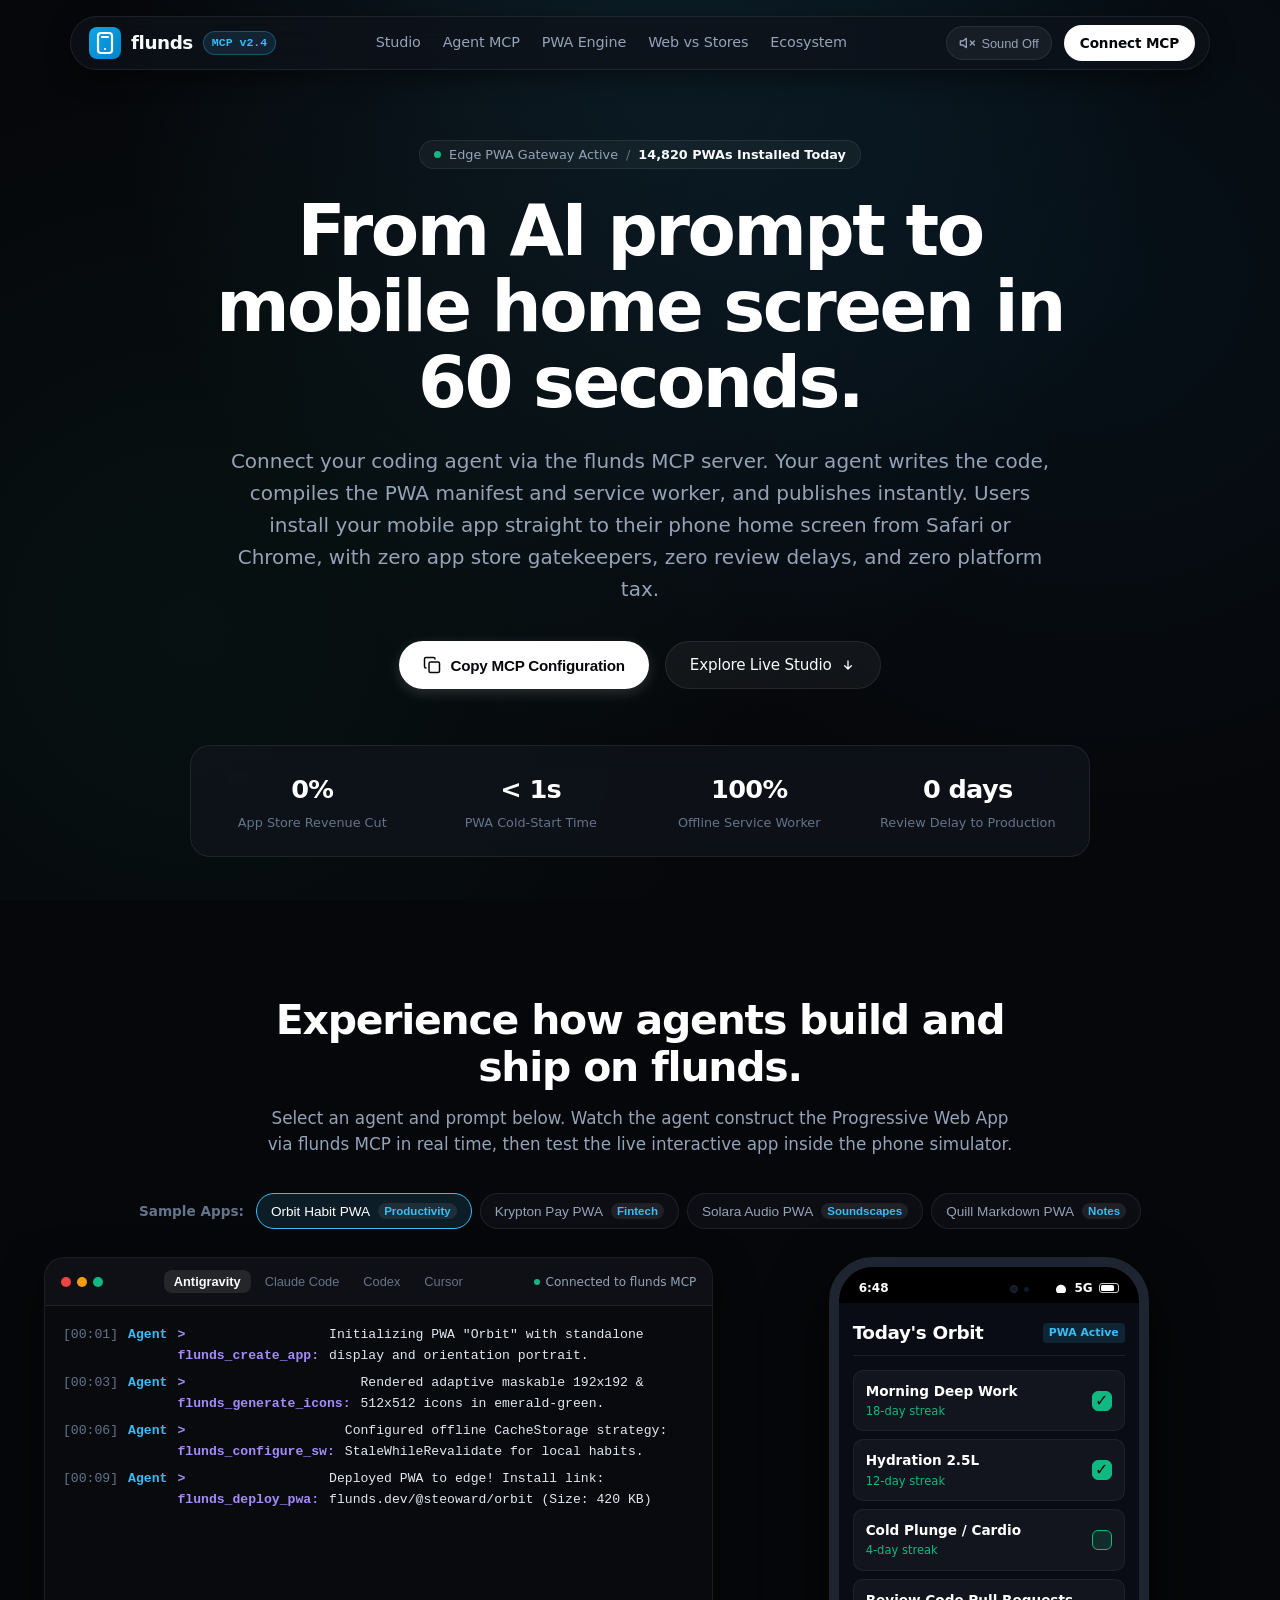
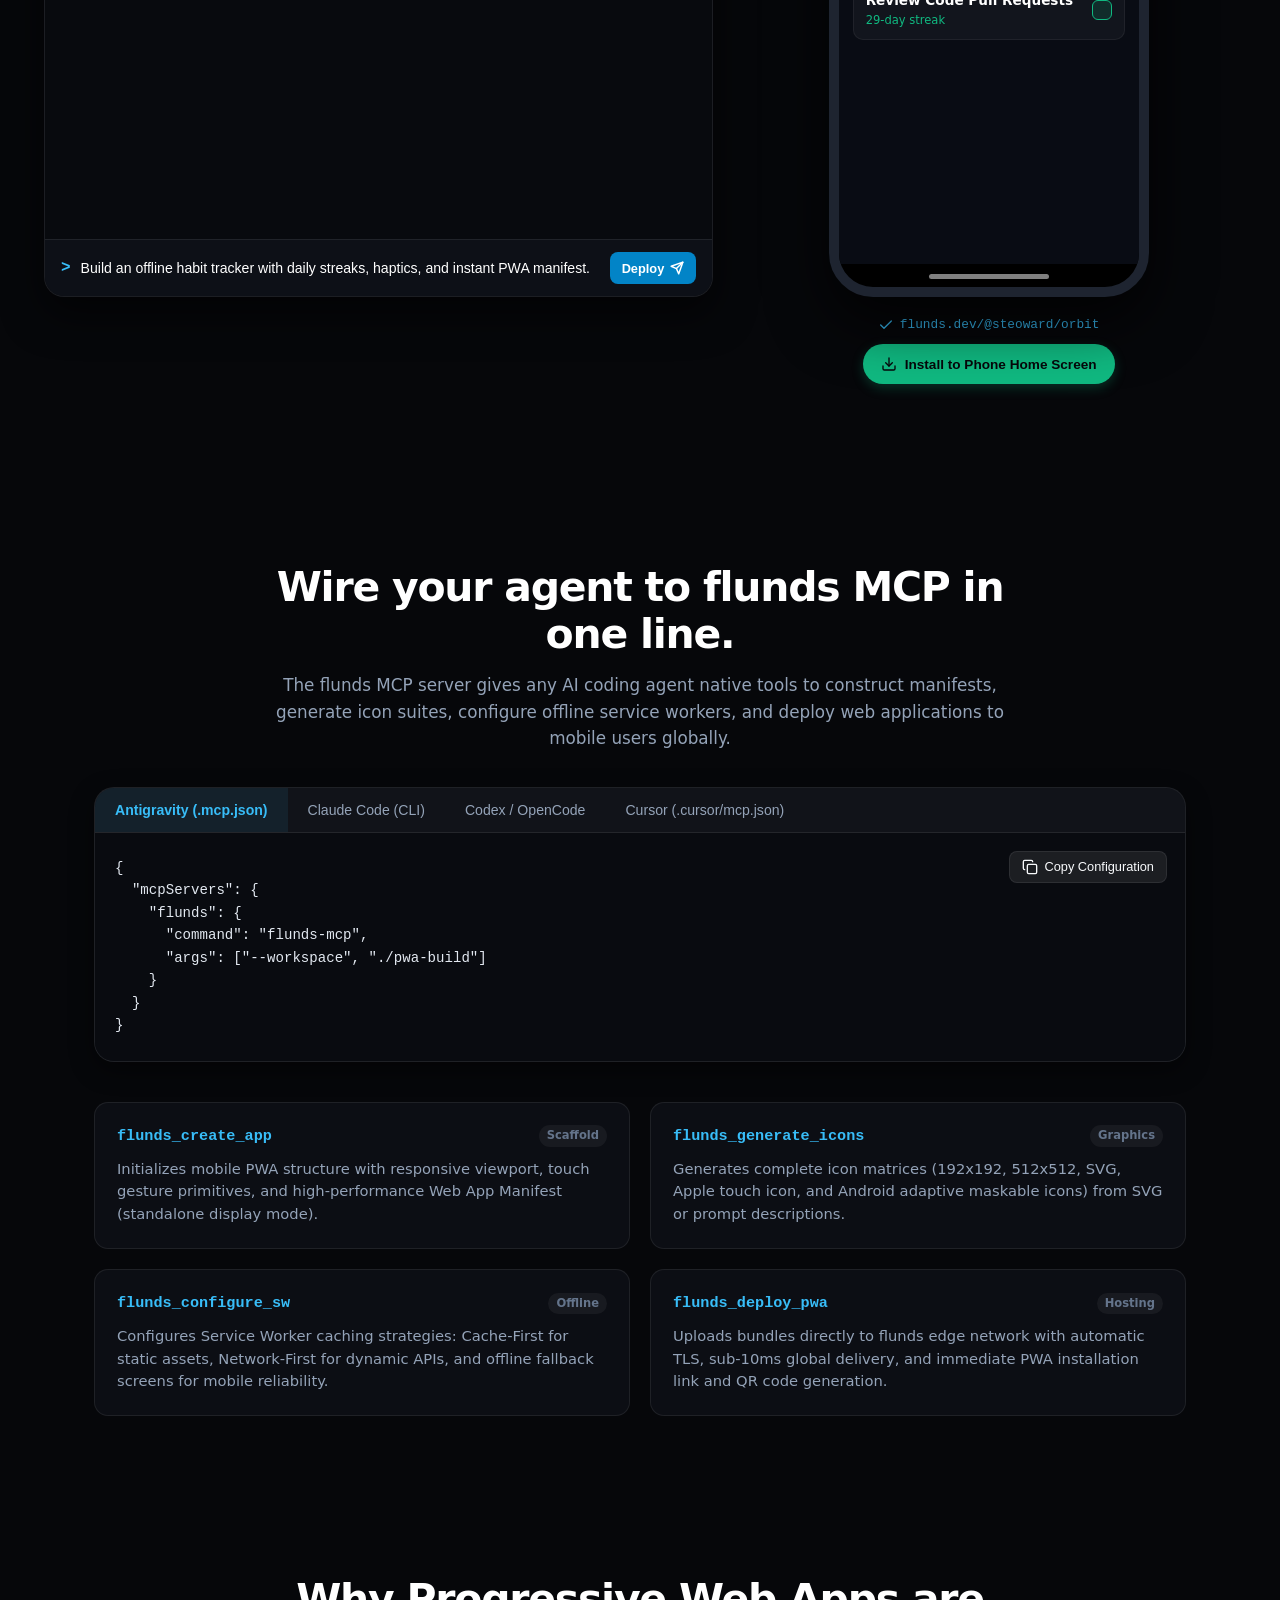
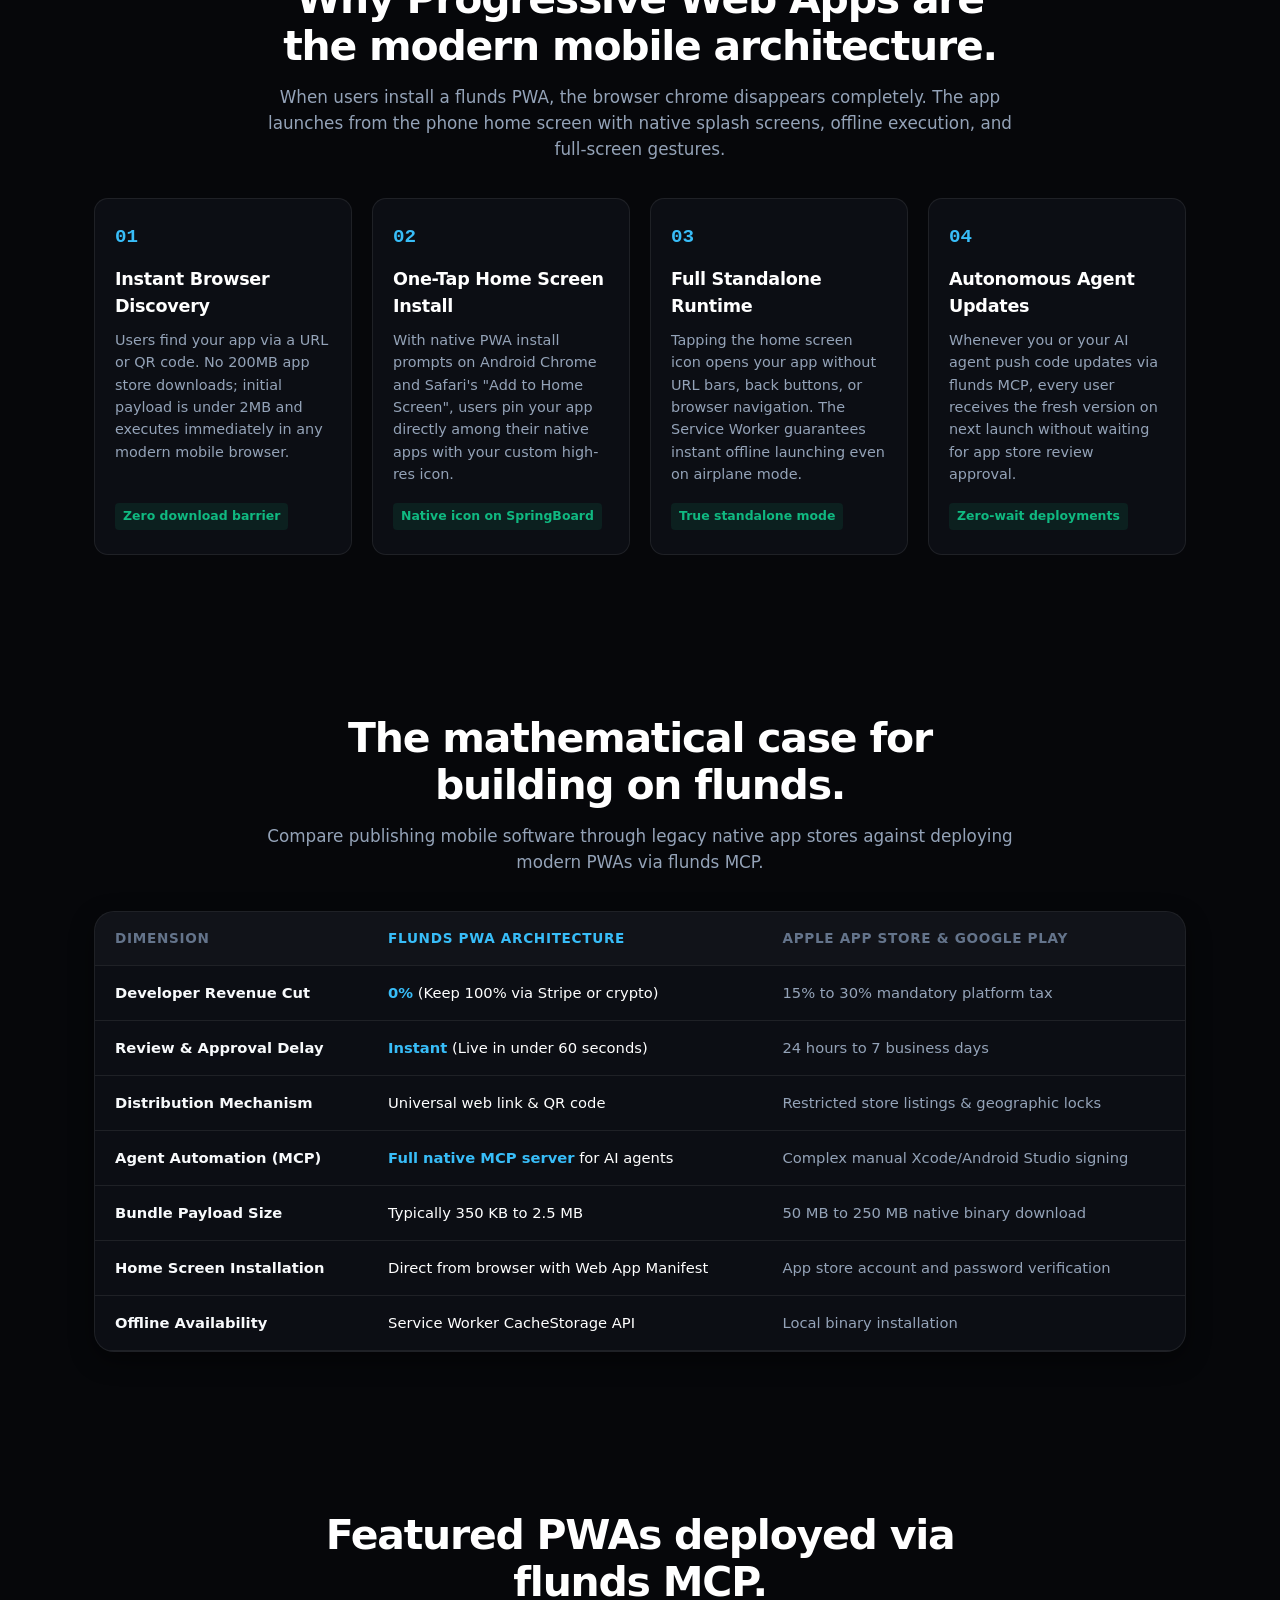
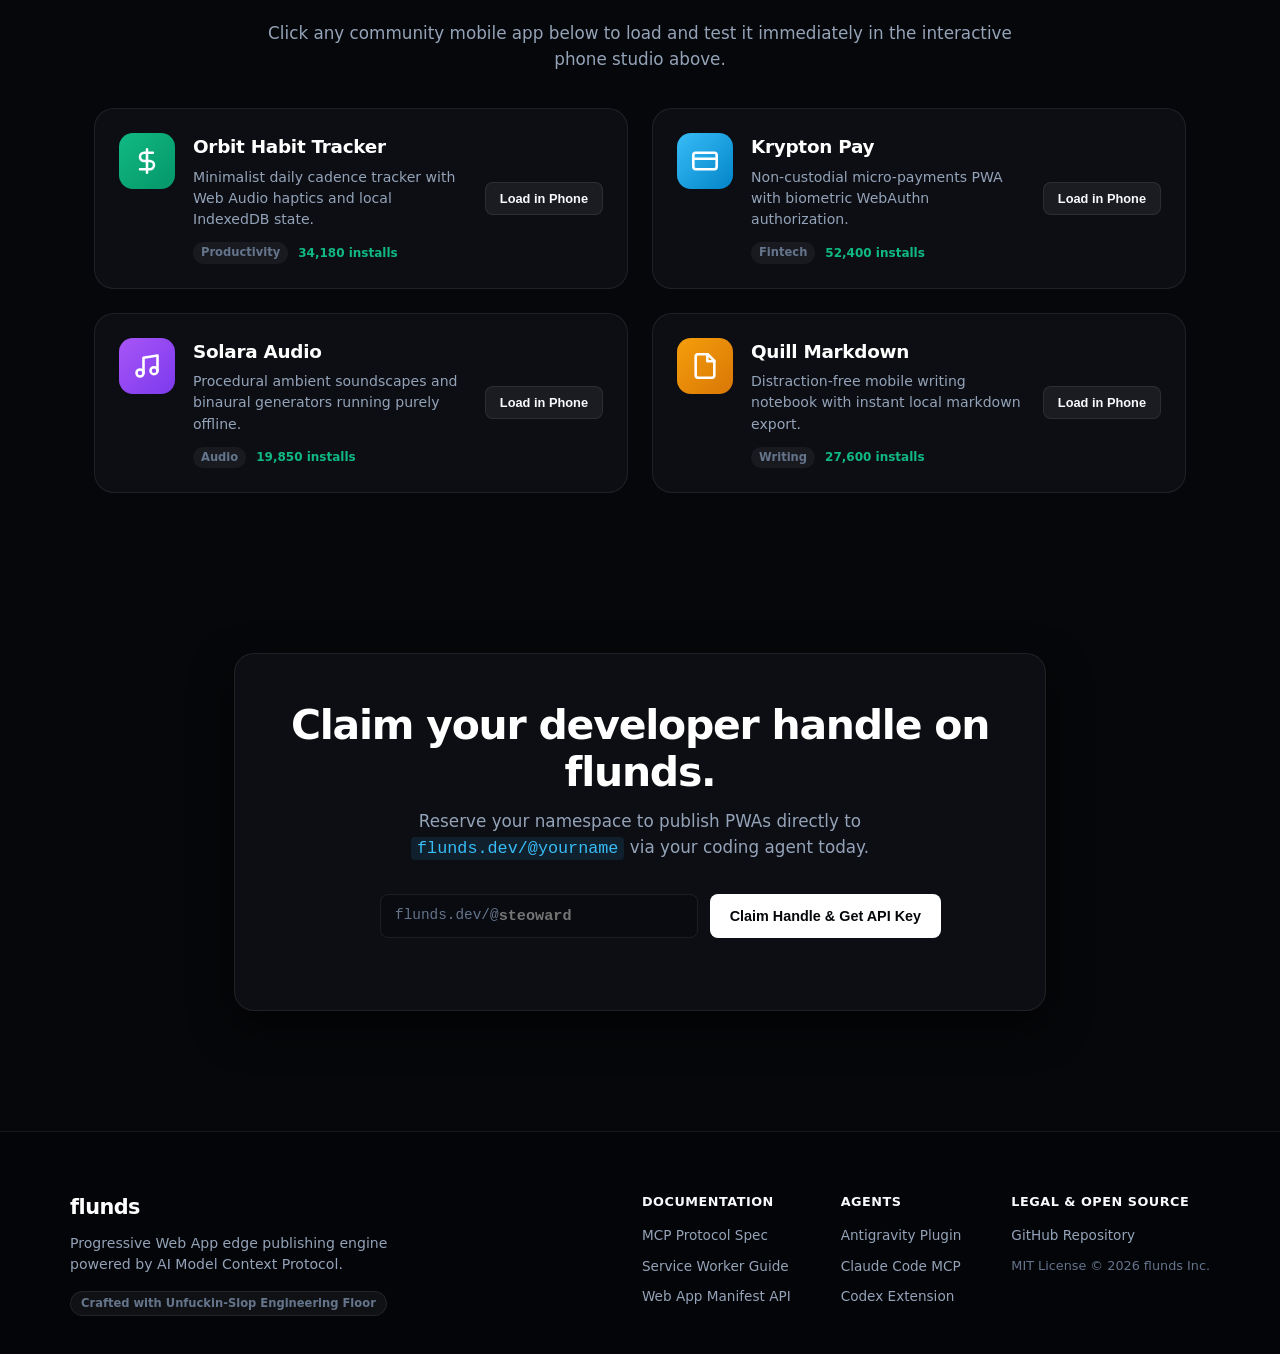
==== commit 3783f760: "feat: launch flunds PWA builder landing page with interactive smartphone studio and agent MCP integr" ====
--- a/showcase/index.html
+++ b/showcase/index.html
@@ -3,545 +3,581 @@
 <head>
   <meta charset="UTF-8">
   <meta name="viewport" content="width=device-width, initial-scale=1.0">
-  <title>AETHER OS · Spatial Neural Computing Terminal</title>
-  <meta name="description" content="Next-generation spatial neural computing workstation crafted in aerospace titanium monocoque with real-time tensor harmonic synthesis.">
+  <title>flunds · Turn AI Agent Prompts into Installable Mobile PWAs</title>
+  <meta name="description" content="Build mobile web apps with your AI coding agent via flunds MCP and publish instantly. Users install your PWA on their phone home screen directly from the browser.">
   <link rel="stylesheet" href="styles.css">
+  <link rel="preconnect" href="https://fonts.googleapis.com">
+  <link rel="preconnect" href="https://fonts.gstatic.com" crossorigin>
 </head>
-<body data-finish="titanium">
-  <!-- Interactive Cosmic Coordinate Canvas Background -->
-  <canvas id="cosmic-canvas" class="cosmic-backdrop" aria-hidden="true"></canvas>
-
-  <!-- Floating Specular Glass Dock -->
-  <header class="dock-shell">
-    <div class="dock-container">
-      <a href="#hero" class="dock-brand" aria-label="AETHER Home">
-        <span class="brand-glyph" aria-hidden="true">AE</span>
-        <span class="brand-title">AETHER</span>
-        <span class="brand-chip">CORE 3.2</span>
+<body>
+  <!-- Top Navigation Dock -->
+  <header class="site-header">
+    <div class="header-inner">
+      <a href="#hero" class="brand-link" aria-label="flunds home">
+        <span class="brand-symbol" aria-hidden="true">
+          <svg width="24" height="24" viewBox="0 0 24 24" fill="none" stroke="currentColor" stroke-width="2.2" stroke-linecap="round" stroke-linejoin="round">
+            <rect width="14" height="20" x="5" y="2" rx="3" ry="3"></rect>
+            <path d="M12 18h.01"></path>
+            <path d="M9 6h6"></path>
+          </svg>
+        </span>
+        <span class="brand-text">flunds</span>
+        <span class="protocol-chip" title="Active flunds MCP Protocol">MCP v2.4</span>
       </a>
 
-      <nav class="dock-navigation" aria-label="Workstation Navigation">
-        <a href="#spatial-viewport" class="dock-nav-item">Terminal</a>
-        <a href="#neural-matrix" class="dock-nav-item">Neural Tensor</a>
-        <a href="#monocoque-deck" class="dock-nav-item">Architecture</a>
-        <a href="#lab-specifications" class="dock-nav-item">Laboratory</a>
+      <nav class="nav-menu" aria-label="Main Navigation">
+        <a href="#studio" class="nav-item">Studio</a>
+        <a href="#mcp-protocol" class="nav-item">Agent MCP</a>
+        <a href="#pwa-runtime" class="nav-item">PWA Engine</a>
+        <a href="#comparison" class="nav-item">Web vs Stores</a>
+        <a href="#gallery" class="nav-item">Ecosystem</a>
       </nav>
 
-      <div class="dock-actions">
-        <!-- Material Finish Switcher (Starlight Titanium vs. Void Obsidian) -->
-        <div class="finish-switch-group" role="group" aria-label="Workstation material finish">
-          <button type="button" class="finish-btn active" id="finish-titanium" data-finish="titanium" aria-pressed="true">
-            <span class="finish-disc disc-titanium" aria-hidden="true"></span>
-            <span>Titanium</span>
-          </button>
-          <button type="button" class="finish-btn" id="finish-obsidian" data-finish="obsidian" aria-pressed="false">
-            <span class="finish-disc disc-obsidian" aria-hidden="true"></span>
-            <span>Obsidian</span>
-          </button>
-        </div>
-
-        <!-- Haptic Sound Feedback Toggle -->
-        <button type="button" class="dock-btn-round" id="haptic-audio-switch" aria-label="Toggle tactile harmonic audio feedback" title="Toggle audio haptics">
-          <span id="audio-state-glyph" aria-hidden="true">🔊</span>
+      <div class="header-actions">
+        <button type="button" class="audio-toggle-btn" id="audio-toggle" aria-pressed="false" aria-label="Toggle tactile interface audio">
+          <svg class="audio-icon audio-icon-muted" width="16" height="16" viewBox="0 0 24 24" fill="none" stroke="currentColor" stroke-width="2" stroke-linecap="round" stroke-linejoin="round" aria-hidden="true">
+            <polygon points="11 5 6 9 2 9 2 15 6 15 11 19 11 5"></polygon>
+            <line x1="23" y1="9" x2="17" y2="15"></line>
+            <line x1="17" y1="9" x2="23" y2="15"></line>
+          </svg>
+          <span class="audio-btn-label">Sound Off</span>
         </button>
 
-        <!-- Main Reservation Anchor -->
-        <a href="#allocation-deck" class="dock-cta-pill">Reserve</a>
+        <a href="#connect" class="header-cta-btn">Connect MCP</a>
       </div>
     </div>
   </header>
 
-  <main id="main">
-    <!-- Hero Section: Staged Spatial Computing Realism -->
-    <section class="hero-stage" id="hero" aria-label="AETHER Spatial Computing Introduction">
-      <div class="stage-frame">
-        <div class="hero-manifesto-column">
-          <div class="telemetry-status-ribbon">
-            <span class="pulse-beacon" aria-hidden="true"></span>
-            <span class="ribbon-edition">NEURAL BATCH 01 · MONOCOQUE GRADE 5 TITANIUM</span>
-            <span class="ribbon-stat" id="hero-latency-indicator">0.14 ms TENSOR</span>
-          </div>
-
-          <h1 class="hero-grand-title">Spatial neural computing at physical resolution.</h1>
-          
-          <p class="hero-exposition">
-            Milled from solid aerospace Grade 5 titanium. Powered by dual optical quantum rotary encoders, zero-latency 64-bit tensor harmonic audio synthesis, and an ambient magnetic spatial field that binds direct human intention to digital matter.
-          </p>
-
-          <div class="hero-actions-cluster">
-            <a href="#allocation-deck" class="hero-btn hero-btn-primary">Reserve Workstation</a>
-            <a href="#spatial-viewport" class="hero-btn hero-btn-secondary">Engage Live Simulator</a>
-          </div>
-
-          <!-- Micro Spec Strip -->
-          <div class="hero-specs-row">
-            <div class="hero-spec-item">
-              <span class="spec-number">128 TeraFLOPS</span>
-              <span class="spec-caption">Unified Spatial DSP</span>
-            </div>
-            <div class="hero-spec-item">
-              <span class="spec-number">0.14 ms</span>
-              <span class="spec-caption">Sub-Sensory Latency</span>
-            </div>
-            <div class="hero-spec-item">
-              <span class="spec-number">142 dB</span>
-              <span class="spec-caption">Acoustic Dynamic Range</span>
-            </div>
-          </div>
-        </div>
-
-        <!-- Staged Interactive Spatial Terminal Centerpiece -->
-        <div class="spatial-terminal-wrapper" id="spatial-viewport">
-          <div class="terminal-monolith" id="terminal-body" role="region" aria-label="Interactive AETHER Spatial Terminal Interface">
+  <main id="main-content">
+    <!-- Hero Section -->
+    <section id="hero" class="hero-section">
+      <div class="hero-container">
+        <div class="hero-telemetry">
+          <span class="telemetry-dot" aria-hidden="true"></span>
+          <span class="telemetry-label">Edge PWA Gateway Active</span>
+          <span class="telemetry-separator">/</span>
+          <span class="telemetry-stat">14,820 PWAs Installed Today</span>
+        </div>
+
+        <h1 class="hero-headline">From AI prompt to mobile home screen in 60 seconds.</h1>
+
+        <p class="hero-description">
+          Connect your coding agent via the flunds MCP server. Your agent writes the code, compiles the PWA manifest and service worker, and publishes instantly. Users install your mobile app straight to their phone home screen from Safari or Chrome, with zero app store gatekeepers, zero review delays, and zero platform tax.
+        </p>
+
+        <div class="hero-cta-cluster">
+          <button type="button" class="btn-primary" id="copy-mcp-hero-btn">
+            <svg width="18" height="18" viewBox="0 0 24 24" fill="none" stroke="currentColor" stroke-width="2" stroke-linecap="round" stroke-linejoin="round" aria-hidden="true">
+              <rect width="14" height="14" x="8" y="8" rx="2" ry="2"></rect>
+              <path d="M4 16c-1.1 0-2-.9-2-2V4c0-1.1.9-2 2-2h10c1.1 0 2 .9 2 2"></path>
+            </svg>
+            <span>Copy MCP Configuration</span>
+          </button>
+
+          <a href="#studio" class="btn-secondary">
+            <span>Explore Live Studio</span>
+            <svg width="16" height="16" viewBox="0 0 24 24" fill="none" stroke="currentColor" stroke-width="2" stroke-linecap="round" stroke-linejoin="round" aria-hidden="true">
+              <path d="M7 13l5 5 5-5M12 6v12"></path>
+            </svg>
+          </a>
+        </div>
+
+        <div class="hero-metrics-strip">
+          <div class="metric-cell">
+            <span class="metric-value">0%</span>
+            <span class="metric-desc">App Store Revenue Cut</span>
+          </div>
+          <div class="metric-cell">
+            <span class="metric-value">&lt; 1s</span>
+            <span class="metric-desc">PWA Cold-Start Time</span>
+          </div>
+          <div class="metric-cell">
+            <span class="metric-value">100%</span>
+            <span class="metric-desc">Offline Service Worker</span>
+          </div>
+          <div class="metric-cell">
+            <span class="metric-value">0 days</span>
+            <span class="metric-desc">Review Delay to Production</span>
+          </div>
+        </div>
+      </div>
+    </section>
+
+    <!-- Interactive Studio: Live Agent Terminal & Real-Time Phone Simulator -->
+    <section id="studio" class="studio-section">
+      <div class="section-header">
+        <h2 class="section-headline">Experience how agents build and ship on flunds.</h2>
+        <p class="section-subtext">Select an agent and prompt below. Watch the agent construct the Progressive Web App via flunds MCP in real time, then test the live interactive app inside the phone simulator.</p>
+      </div>
+
+      <!-- Preset Selector Bar -->
+      <div class="preset-control-bar" role="toolbar" aria-label="App Preset Switcher">
+        <span class="preset-label">Sample Apps:</span>
+        <div class="preset-buttons" role="group">
+          <button type="button" class="preset-btn active" data-preset="habits">
+            <span class="preset-name">Orbit Habit PWA</span>
+            <span class="preset-badge">Productivity</span>
+          </button>
+          <button type="button" class="preset-btn" data-preset="wallet">
+            <span class="preset-name">Krypton Pay PWA</span>
+            <span class="preset-badge">Fintech</span>
+          </button>
+          <button type="button" class="preset-btn" data-preset="ambient">
+            <span class="preset-name">Solara Audio PWA</span>
+            <span class="preset-badge">Soundscapes</span>
+          </button>
+          <button type="button" class="preset-btn" data-preset="notes">
+            <span class="preset-name">Quill Markdown PWA</span>
+            <span class="preset-badge">Notes</span>
+          </button>
+        </div>
+      </div>
+
+      <div class="studio-viewport-grid">
+        <!-- Left: Agent MCP Terminal -->
+        <div class="agent-terminal-card" aria-label="AI Agent Terminal Viewport">
+          <div class="terminal-topbar">
+            <div class="terminal-dots" aria-hidden="true">
+              <span class="dot dot-red"></span>
+              <span class="dot dot-yellow"></span>
+              <span class="dot dot-green"></span>
+            </div>
             
-            <!-- Terminal Header Bezel -->
-            <div class="terminal-bezel">
-              <div class="bezel-identity">
-                <span class="bezel-emblem">AETHER OS</span>
-                <span class="bezel-version">BUILD 3.2.8 // RECEPTOR ARRAY</span>
-                <span class="bezel-serial">SN-00482 · TI-6AL-4V</span>
+            <div class="agent-selector-tabs" role="tablist" aria-label="Coding Agent Switcher">
+              <button type="button" role="tab" class="agent-tab active" aria-selected="true" data-agent="antigravity">Antigravity</button>
+              <button type="button" role="tab" class="agent-tab" aria-selected="false" data-agent="claude">Claude Code</button>
+              <button type="button" role="tab" class="agent-tab" aria-selected="false" data-agent="codex">Codex</button>
+              <button type="button" role="tab" class="agent-tab" aria-selected="false" data-agent="cursor">Cursor</button>
+            </div>
+
+            <div class="terminal-status-badge">
+              <span class="badge-dot"></span>
+              <span id="agent-status-text">Connected to flunds MCP</span>
+            </div>
+          </div>
+
+          <div class="terminal-code-body" id="terminal-stream" tabindex="0" role="region" aria-label="Terminal Log Stream">
+            <!-- Code streaming populated by JS -->
+          </div>
+
+          <div class="terminal-prompt-box">
+            <label for="prompt-input" class="prompt-icon" aria-hidden="true">&gt;</label>
+            <input type="text" id="prompt-input" class="prompt-input" value="Build an offline habit tracker with daily streaks, haptics, and instant PWA manifest." aria-label="Prompt for AI Agent">
+            <button type="button" class="prompt-dispatch-btn" id="prompt-run-btn" aria-label="Run prompt with agent">
+              <span>Deploy</span>
+              <svg width="14" height="14" viewBox="0 0 24 24" fill="none" stroke="currentColor" stroke-width="2.5" stroke-linecap="round" stroke-linejoin="round" aria-hidden="true">
+                <line x1="22" y1="2" x2="11" y2="13"></line>
+                <polygon points="22 2 15 22 11 13 2 9 22 2"></polygon>
+              </svg>
+            </button>
+          </div>
+        </div>
+
+        <!-- Right: Real-Time Phone Simulator Running the PWA -->
+        <div class="phone-simulator-wrapper" aria-label="Interactive Smartphone Simulator">
+          <div class="phone-frame" id="phone-frame">
+            <!-- Bezel speaker & Dynamic Island -->
+            <div class="phone-notch">
+              <div class="dynamic-island">
+                <span class="island-camera" aria-hidden="true"></span>
+                <span class="island-sensor" aria-hidden="true"></span>
               </div>
-
-              <!-- Segmented Neural Activity VU Meter -->
-              <div class="bezel-neural-meter" aria-label="Real-time neural bus activity">
-                <span class="meter-label">BUS</span>
-                <div class="meter-track" id="bus-meter" aria-hidden="true">
-                  <span class="meter-cell"></span>
-                  <span class="meter-cell"></span>
-                  <span class="meter-cell"></span>
-                  <span class="meter-cell"></span>
-                  <span class="meter-cell"></span>
-                  <span class="meter-cell warn"></span>
-                  <span class="meter-cell peak"></span>
+            </div>
+
+            <!-- Phone Top Status Bar -->
+            <div class="phone-status-bar">
+              <span class="status-time" id="phone-clock">9:41</span>
+              <div class="status-indicators" aria-hidden="true">
+                <svg width="14" height="10" viewBox="0 0 24 18" fill="currentColor">
+                  <path d="M12 3c-4.97 0-9 4.03-9 9 0 2.12.74 4.07 1.97 5.61L12 22l7.03-4.39C20.26 16.07 21 14.12 21 12c0-4.97-4.03-9-9-9z"></path>
+                </svg>
+                <span class="wifi-indicator">5G</span>
+                <div class="battery-pill">
+                  <div class="battery-level"></div>
                 </div>
               </div>
-
-              <div class="bezel-state-pill">
-                <span class="state-dot" aria-hidden="true"></span>
-                <span id="quantum-sync-text">QUANTUM PHASE LOCKED</span>
-              </div>
-            </div>
-
-            <!-- Terminal Staged Screen: 3D Interactive Spatial Orbital Canvas -->
-            <div class="terminal-display-screen">
-              <canvas id="spatial-canvas" width="760" height="340" aria-label="Interactive 3D orbital particle vector field"></canvas>
-              
-              <!-- Screen Optical HUD Overlays -->
-              <div class="display-hud-bar top-hud">
-                <span class="hud-tag" id="hud-mode-readout">ALGORITHM: NEURAL TENSOR MESH</span>
-                <span class="hud-tag" id="hud-tensor-frequency">RESONANCE: 528.0 Hz</span>
-                <span class="hud-tag" id="hud-damping-readout">DAMPING: 1.00 (CRITICAL)</span>
-              </div>
-              <div class="display-hud-bar bottom-hud">
-                <span class="hud-coords" id="hud-coordinates">VECTOR [X: 0.00, Y: 0.00, Z: 1.00]</span>
-                <span class="hud-fps" id="hud-fps-counter">120 FPS NATIVE</span>
-              </div>
-            </div>
-
-            <!-- Staged Physical Hardware Controller Deck -->
-            <div class="terminal-deck-controls">
-              
-              <!-- Station 1: Circular Orbital Tensor Dial -->
-              <div class="control-station">
-                <div class="station-meta">
-                  <span class="station-id">NODE 01</span>
-                  <span class="station-label">Orbital Harmonic</span>
-                </div>
-
-                <div class="knob-rotary-assembly" id="dial-orbital" tabindex="0" role="slider" aria-label="Orbital tensor frequency dial" aria-valuemin="0" aria-valuemax="360" aria-valuenow="140">
-                  <div class="knob-orbit-ring" aria-hidden="true"></div>
-                  <div class="knob-rotor-disc" id="rotor-orbital">
-                    <div class="knob-knurling-texture" aria-hidden="true"></div>
-                    <div class="knob-indicator-needle needle-violet" aria-hidden="true"></div>
-                  </div>
-                </div>
-
-                <div class="station-value-block">
-                  <span class="val-caption">Angular Phase</span>
-                  <span class="val-metric" id="metric-orbital-angle">140°</span>
-                </div>
-              </div>
-
-              <!-- Station 2: Mode Selector Switches -->
-              <div class="control-station station-algorithm">
-                <div class="station-meta">
-                  <span class="station-id">ALGORITHM ENGINE</span>
-                  <span class="station-label">Acoustic Tensor State</span>
-                </div>
-
-                <div class="tactile-modes-grid" role="radiogroup" aria-label="Spatial algorithm mode selection">
-                  <button type="button" class="mode-switch-btn active" data-mode="neural" role="radio" aria-checked="true">
-                    <span class="mode-bullet" aria-hidden="true"></span>
-                    <span class="mode-text">Neural Mesh</span>
-                  </button>
-                  <button type="button" class="mode-switch-btn" data-mode="tensor" role="radio" aria-checked="false">
-                    <span class="mode-bullet" aria-hidden="true"></span>
-                    <span class="mode-text">Harmonic Tensor</span>
-                  </button>
-                  <button type="button" class="mode-switch-btn" data-mode="kinetic" role="radio" aria-checked="false">
-                    <span class="mode-bullet" aria-hidden="true"></span>
-                    <span class="mode-text">Kinetic Void</span>
-                  </button>
-                </div>
-
-                <div class="station-instruction-note">
-                  <span>Interactive canvas: drag inside orbital field or rotate knobs with mouse wheel</span>
-                </div>
-              </div>
-
-              <!-- Station 3: Optical Q Resonance Controller -->
-              <div class="control-station">
-                <div class="station-meta">
-                  <span class="station-id">NODE 02</span>
-                  <span class="station-label">Acoustic Q Filter</span>
-                </div>
-
-                <div class="knob-rotary-assembly" id="dial-resonance" tabindex="0" role="slider" aria-label="Resonance Q factor dial" aria-valuemin="0" aria-valuemax="100" aria-valuenow="48">
-                  <div class="knob-orbit-ring" aria-hidden="true"></div>
-                  <div class="knob-rotor-disc" id="rotor-resonance">
-                    <div class="knob-knurling-texture" aria-hidden="true"></div>
-                    <div class="knob-indicator-needle needle-teal" aria-hidden="true"></div>
-                  </div>
-                </div>
-
-                <div class="station-value-block">
-                  <span class="val-caption">Resonance Q</span>
-                  <span class="val-metric" id="metric-resonance-q">4.8 dB</span>
-                </div>
-              </div>
-
-            </div>
-
-            <!-- Terminal Base Telemetry Footer -->
-            <div class="terminal-base-footer">
-              <span class="footer-status-pill">STATUS: OPTICAL MAGNETIC ENCODERS ACTIVE</span>
-              <span class="footer-device-readout">SUB-MILLISECOND TENSOR HANDOFF READY</span>
-            </div>
-
-          </div>
-        </div>
-      </div>
-    </section>
-
-    <!-- Neural Architecture & Materiality (Asymmetric Split 7/5) -->
-    <section class="section-block architecture-section" id="monocoque-deck" aria-label="Physical architecture and materials">
-      <div class="stage-frame">
-        <div class="block-header-pair">
-          <div class="header-left">
-            <h2 class="block-display-title">Grade 5 titanium monocoque. Infinite structural rigidity.</h2>
-          </div>
-          <div class="header-right">
-            <p class="block-narrative-text">
-              Most digital audio workstations are housed in flimsy aluminum housings with loose potentiometers. The AETHER Terminal begins as a solid fourteen-pound ingot of aerospace Grade 5 titanium (Ti-6Al-4V), five-axis CNC carved over six hours into a monolithic, unibody acoustic chamber with zero internal flexing.
-            </p>
-          </div>
-        </div>
-
-        <!-- Interactive Architecture Exploded Stage -->
-        <div class="architecture-explorer-terminal">
-          <div class="explorer-nav-tabs" role="tablist" aria-label="Chassis architectural layers">
-            <button type="button" class="explorer-tab active" data-layer="monocoque" role="tab" aria-selected="true" id="tab-monocoque">
-              <span class="tab-serial">01</span>
-              <span>Titanium Monocoque</span>
+            </div>
+
+            <!-- Phone Screen Viewport (Renders the Actual Interactive PWA) -->
+            <div class="phone-screen" id="phone-screen" role="region" aria-label="Mobile Application Preview">
+              <!-- Live PWA View loaded dynamically -->
+            </div>
+
+            <!-- Phone Home Indicator Bar -->
+            <div class="phone-home-bar-container">
+              <button type="button" class="phone-home-bar" id="phone-home-btn" aria-label="Phone Home Bar (Return to App or Home Screen)"></button>
+            </div>
+          </div>
+
+          <!-- Phone Controls & Install Simulation Strip -->
+          <div class="simulator-meta-deck">
+            <div class="simulator-pwa-badge">
+              <svg width="16" height="16" viewBox="0 0 24 24" fill="none" stroke="currentColor" stroke-width="2" stroke-linecap="round" stroke-linejoin="round" aria-hidden="true">
+                <path d="M20 6L9 17l-5-5"></path>
+              </svg>
+              <span id="simulator-url-display">flunds.dev/@steoward/orbit</span>
+            </div>
+
+            <button type="button" class="install-pwa-trigger-btn" id="install-pwa-btn">
+              <svg width="16" height="16" viewBox="0 0 24 24" fill="none" stroke="currentColor" stroke-width="2" stroke-linecap="round" stroke-linejoin="round" aria-hidden="true">
+                <path d="M21 15v4a2 2 0 0 1-2 2H5a2 2 0 0 1-2-2v-4"></path>
+                <polyline points="7 10 12 15 17 10"></polyline>
+                <line x1="12" y1="15" x2="12" y2="3"></line>
+              </svg>
+              <span>Install to Phone Home Screen</span>
             </button>
-            <button type="button" class="explorer-tab" data-layer="vault" role="tab" aria-selected="false" id="tab-vault">
-              <span class="tab-serial">02</span>
-              <span>Oxygen-Free Copper Vault</span>
-            </button>
-            <button type="button" class="explorer-tab" data-layer="rotors" role="tab" aria-selected="false" id="tab-rotors">
-              <span class="tab-serial">03</span>
-              <span>Neodymium Magnetic Rotors</span>
-            </button>
-            <button type="button" class="explorer-tab" data-layer="thermal" role="tab" aria-selected="false" id="tab-thermal">
-              <span class="tab-serial">04</span>
-              <span>Cryogenic Siphon Heatpipe</span>
-            </button>
-          </div>
-
-          <div class="explorer-body">
-            <div class="explorer-card" id="layer-card-display">
-              <div class="explorer-badges">
-                <span class="badge-accent" id="layer-badge-id">STRUCTURAL ARCHITECTURE // LAYER 01</span>
-                <span class="badge-dim" id="layer-badge-spec">MACHINING TOLERANCE ±0.010 mm</span>
-              </div>
-              <h3 class="layer-heading" id="layer-heading">Solid Monobloc Grade 5 Titanium Monocoque</h3>
-              <p class="layer-body-copy" id="layer-body-copy">
-                Titanium Grade 5 provides twice the tensile strength of 6061 aluminum with superior vibrational damping characteristics. Eliminates microphonic distortion, resonance ringing, and electromagnetic interference across high-frequency acoustic bands.
-              </p>
-              <div class="layer-metrics-cluster" id="layer-metrics-cluster">
-                <div class="metric-unit">
-                  <span class="unit-val">940 g</span>
-                  <span class="unit-label">Chassis Structural Mass</span>
-                </div>
-                <div class="metric-unit">
-                  <span class="unit-val">280 × 175 × 28 mm</span>
-                  <span class="unit-label">Exterior Monolith Footprint</span>
-                </div>
-                <div class="metric-unit">
-                  <span class="unit-val">0.00008%</span>
-                  <span class="unit-label">Residual Harmonic Distortion</span>
-                </div>
-              </div>
-            </div>
-          </div>
-        </div>
-      </div>
-    </section>
-
-    <!-- Asymmetric Engineering Bento Matrix (2:1 and 1:2 Ratios) -->
-    <section class="section-block bento-section" id="neural-matrix" aria-label="Technical engineering matrix">
-      <div class="stage-frame">
-        <h2 class="block-display-title">Calibrated to laboratory extremes.</h2>
-
-        <div class="asymmetric-bento-layout">
-          
-          <!-- Bento Tile 1 (2:1 Asymmetric Wide Tile) -->
-          <article class="bento-module bento-wide">
-            <div class="module-header">
-              <span class="module-tag">PROGRAMMABLE MAGNETIC DETENTS</span>
-              <span class="module-spec-badge">0 to 140 mN·m</span>
-            </div>
-            <h3 class="module-title">Magnetic Fluid Haptic Feedback</h3>
-            <p class="module-description">
-              Rotary dials are equipped with contactless micro-electromagnets. When dialing discrete pitch increments, the rotor snaps with crisp 1-degree detents. Switch to continuous spatial panning, and the detents dissolve into frictionless hydraulic glide with physical inertia handoff.
-            </p>
-            <div class="detent-ruler-track" aria-hidden="true">
-              <span class="ruler-notch"></span>
-              <span class="ruler-notch"></span>
-              <span class="ruler-notch"></span>
-              <span class="ruler-notch major"></span>
-              <span class="ruler-notch"></span>
-              <span class="ruler-notch"></span>
-              <span class="ruler-notch major active"></span>
-              <span class="ruler-notch"></span>
-              <span class="ruler-notch"></span>
-              <span class="ruler-notch major"></span>
-              <span class="ruler-notch"></span>
-              <span class="ruler-notch"></span>
-            </div>
-          </article>
-
-          <!-- Bento Tile 2 (Standard Ratio Tile) -->
-          <article class="bento-module">
-            <div class="module-header">
-              <span class="module-tag">OPTICAL ENCODERS</span>
-              <span class="module-spec-badge">8,192 CPR</span>
-            </div>
-            <h3 class="module-title">Non-Contact Optical Arrays</h3>
-            <p class="module-description">
-              Infrared optical arrays track rotor orientation with zero wiper contact, eliminating mechanical scratch, signal degradation, and wear over millions of rotations.
-            </p>
-            <div class="module-footer-spec">
-              <span>Resolution: 8,192 Pulses/Rev</span>
-              <span>Latency: &lt; 0.08 ms</span>
-            </div>
-          </article>
-
-          <!-- Bento Tile 3 (Standard Ratio Tile) -->
-          <article class="bento-module">
-            <div class="module-header">
-              <span class="module-tag">SIGNAL PURITY</span>
-              <span class="module-spec-badge">142.4 dB SNR</span>
-            </div>
-            <h3 class="module-title">Dual Differential 64-bit Core</h3>
-            <p class="module-description">
-              Burr-Brown floating-point architecture with discrete class-A bias. Preserves transient microvolt subtleties with 32-femtosecond master clock stability.
-            </p>
-            <div class="module-footer-spec">
-              <span>THD+N: 0.00008%</span>
-              <span>Clock: 32 fs RMS</span>
-            </div>
-          </article>
-
-          <!-- Bento Tile 4 (2:1 Asymmetric Wide Tile) -->
-          <article class="bento-module bento-wide">
-            <div class="module-header">
-              <span class="module-tag">GALVANIC ISOLATION</span>
-              <span class="module-spec-badge">SWEDISH LUNDAHL</span>
-            </div>
-            <h3 class="module-title">Hand-Wound Transformer Input Stages</h3>
-            <p class="module-description">
-              Two Swedish Lundahl mu-metal core transformers provide absolute galvanic isolation, eradicating ground hum and common-mode noise across the complete direct-coupled acoustic spectrum.
-            </p>
-            <div class="interface-chips-group" aria-label="Rear physical connectivity">
-              <span class="chip-item">2× Thunderbolt 4 (Type-C)</span>
-              <span class="chip-item">2× Lundahl XLR/TRS Combo</span>
-              <span class="chip-item">2× Balanced 1/4" Main Out</span>
-              <span class="chip-item">1× Class-A Headphone Jack</span>
-              <span class="chip-item">MIDI 2.0 Optical</span>
-            </div>
-          </article>
-
-        </div>
-      </div>
-    </section>
-
-    <!-- Laboratory Acoustic Measurements Table -->
-    <section class="section-block laboratory-section" id="lab-specifications" aria-label="Laboratory acoustic measurements">
-      <div class="stage-frame">
-        <div class="block-header-pair">
-          <div class="header-left">
-            <h2 class="block-display-title">Audio Precision laboratory benchmark verification.</h2>
-          </div>
-          <div class="header-right">
-            <p class="block-narrative-text">
-              Verified using Audio Precision APx555B instrumentation in an acoustically isolated Faraday testing suite. Specifications represent guaranteed production minimums.
-            </p>
-          </div>
-        </div>
-
-        <div class="laboratory-table-card">
-          <table class="lab-measurements-table" aria-label="Laboratory acoustic measurements">
-            <thead>
-              <tr>
-                <th scope="col">Domain Specification</th>
-                <th scope="col">Measured Value</th>
-                <th scope="col">Tolerance Margin</th>
-                <th scope="col">Evaluation Condition</th>
-              </tr>
-            </thead>
-            <tbody>
-              <tr>
-                <td class="metric-title">Total Harmonic Distortion (THD+N)</td>
-                <td class="metric-number">0.00008%</td>
-                <td class="metric-notes">±0.00001%</td>
-                <td class="metric-notes">1 kHz, +4 dBu input, unweighted</td>
-              </tr>
-              <tr>
-                <td class="metric-title">Signal to Noise Ratio (SNR)</td>
-                <td class="metric-number">142.4 dB</td>
-                <td class="metric-notes">A-weighted</td>
-                <td class="metric-notes">Unweighted: 139.1 dB</td>
-              </tr>
-              <tr>
-                <td class="metric-title">Frequency Response Bandwidth</td>
-                <td class="metric-number">5 Hz – 96,000 Hz</td>
-                <td class="metric-notes">±0.02 dB</td>
-                <td class="metric-notes">Direct coupled analog signal path</td>
-              </tr>
-              <tr>
-                <td class="metric-title">Inter-channel Crosstalk Floor</td>
-                <td class="metric-number">&gt; 134.0 dB</td>
-                <td class="metric-notes">10 kHz</td>
-                <td class="metric-notes">100 ohm termination</td>
-              </tr>
-              <tr>
-                <td class="metric-title">Master Clock Phase Jitter</td>
-                <td class="metric-number">&lt; 32 femtoseconds</td>
-                <td class="metric-notes">RMS</td>
-                <td class="metric-notes">100 Hz to 40 kHz integration band</td>
-              </tr>
-              <tr>
-                <td class="metric-title">Round-Trip Digital Audio Latency</td>
-                <td class="metric-number">0.14 ms</td>
-                <td class="metric-notes">Thunderbolt 4 DMA</td>
-                <td class="metric-notes">192 kHz buffer at 16 samples</td>
-              </tr>
-            </tbody>
-          </table>
-        </div>
-      </div>
-    </section>
-
-    <!-- Priority Allocation & Reservation Terminal -->
-    <section class="section-block allocation-section" id="allocation-deck" aria-label="Hardware priority reservation">
-      <div class="stage-frame">
-        <div class="allocation-terminal-shell">
-          <div class="allocation-header">
-            <span class="allocation-badge">PREMIERE PRODUCTION ALLOCATION // BATCH 01</span>
-            <h2 class="allocation-heading">Reserve your AETHER Terminal. Limited to 500 numbered units.</h2>
-            <p class="allocation-narrative">
-              Every unit arrives laser-inscribed with your designated studio serial. Includes an airtight milled flight travel case, two 1.5-meter braided Thunderbolt 4 cables, and a five-year comprehensive precision hardware warranty.
-            </p>
-          </div>
-
-          <form class="allocation-form" id="reservation-form" novalidate>
-            <div class="form-row-duo">
-              <div class="form-unit">
-                <label for="client-name">Full Name or Studio Designation</label>
-                <input type="text" id="client-name" name="client_name" placeholder="Elena Vance" required autocomplete="name">
-                <span class="field-feedback-error" id="name-error-display" aria-live="polite"></span>
-              </div>
-              <div class="form-unit">
-                <label for="client-email">Studio or Professional Email</label>
-                <input type="email" id="client-email" name="client_email" placeholder="elena@acoustic.research" required autocomplete="email">
-                <span class="field-feedback-error" id="email-error-display" aria-live="polite"></span>
-              </div>
-            </div>
-
-            <div class="form-row-duo">
-              <div class="form-unit">
-                <label for="chassis-finish-choice">Chassis Material Finish</label>
-                <select id="chassis-finish-choice" name="finish_choice">
-                  <option value="titanium">Starlight Titanium (Natural satin raw Grade 5)</option>
-                  <option value="obsidian">Void Obsidian (Micro-ceramic blasted dark titanium)</option>
-                </select>
-              </div>
-              <div class="form-unit">
-                <label for="shipping-territory">Delivery Destination</label>
-                <select id="shipping-territory" name="shipping_destination">
-                  <option value="US">United States ($1,290 USD · Insured Priority Flight)</option>
-                  <option value="EU">European Union (€1,190 EUR · DHL Express)</option>
-                  <option value="UK">United Kingdom (£1,040 GBP · Secure Courier)</option>
-                  <option value="JP">Japan (¥195,000 JPY · Yamato Transport)</option>
-                  <option value="GLOBAL">Global International Priority</option>
-                </select>
-              </div>
-            </div>
-
-            <div class="form-submit-row">
-              <div class="pricing-summary">
-                <span class="price-amount">$1,290 USD</span>
-                <span class="price-terms">$150 fully refundable reservation deposit. Remainder due upon dispatch.</span>
-              </div>
-              <button type="submit" class="hero-btn hero-btn-primary submit-reserve-btn" id="btn-confirm-reservation">
-                <span>Confirm Reservation</span>
-              </button>
-            </div>
-
-            <!-- Form Success Notification State -->
-            <div class="allocation-success-card" id="allocation-success-modal" role="status" aria-hidden="true">
-              <div class="success-glyph-badge" aria-hidden="true">✓</div>
-              <div class="success-content">
-                <span class="success-heading">Batch 01 Production Slot Confirmed</span>
-                <span class="success-detail-text" id="success-dynamic-message">Your allocation serial is logged. Check your inbox for your cryptographic hardware key.</span>
-              </div>
-            </div>
-          </form>
+          </div>
+        </div>
+      </div>
+    </section>
+
+    <!-- The flunds MCP Protocol Section -->
+    <section id="mcp-protocol" class="mcp-section">
+      <div class="section-header">
+        <h2 class="section-headline">Wire your agent to flunds MCP in one line.</h2>
+        <p class="section-subtext">The flunds MCP server gives any AI coding agent native tools to construct manifests, generate icon suites, configure offline service workers, and deploy web applications to mobile users globally.</p>
+      </div>
+
+      <div class="mcp-config-hub">
+        <div class="config-tabs" role="tablist" aria-label="MCP Client Setup">
+          <button type="button" class="config-tab active" role="tab" aria-selected="true" data-target="antigravity-cfg">Antigravity (.mcp.json)</button>
+          <button type="button" class="config-tab" role="tab" aria-selected="false" data-target="claude-cfg">Claude Code (CLI)</button>
+          <button type="button" class="config-tab" role="tab" aria-selected="false" data-target="codex-cfg">Codex / OpenCode</button>
+          <button type="button" class="config-tab" role="tab" aria-selected="false" data-target="cursor-cfg">Cursor (.cursor/mcp.json)</button>
+        </div>
+
+        <div class="config-display-wrapper">
+          <div class="config-content active" id="antigravity-cfg">
+            <pre><code>{
+  "mcpServers": {
+    "flunds": {
+      "command": "flunds-mcp",
+      "args": ["--workspace", "./pwa-build"]
+    }
+  }
+}</code></pre>
+          </div>
+
+          <div class="config-content" id="claude-cfg">
+            <pre><code># Add flunds MCP directly to Claude Code
+claude mcp add flunds -- npx -y @flunds/mcp-server@latest</code></pre>
+          </div>
+
+          <div class="config-content" id="codex-cfg">
+            <pre><code># OpenCode / Codex configuration
+[mcp.servers.flunds]
+command = "flunds-mcp"
+args = ["--auto-deploy", "true"]</code></pre>
+          </div>
+
+          <div class="config-content" id="cursor-cfg">
+            <pre><code>{
+  "mcpServers": {
+    "flunds": {
+      "url": "http://localhost:4499/sse"
+    }
+  }
+}</code></pre>
+          </div>
+
+          <button type="button" class="copy-snippet-btn" id="copy-active-snippet-btn" aria-label="Copy snippet to clipboard">
+            <svg width="16" height="16" viewBox="0 0 24 24" fill="none" stroke="currentColor" stroke-width="2" stroke-linecap="round" stroke-linejoin="round" aria-hidden="true">
+              <rect width="14" height="14" x="8" y="8" rx="2" ry="2"></rect>
+              <path d="M4 16c-1.1 0-2-.9-2-2V4c0-1.1.9-2 2-2h10c1.1 0 2 .9 2 2"></path>
+            </svg>
+            <span>Copy Configuration</span>
+          </button>
+        </div>
+      </div>
+
+      <!-- MCP Tool Capabilities Grid -->
+      <div class="tools-directory-grid">
+        <div class="tool-feature-cell">
+          <div class="tool-header">
+            <code class="tool-name">flunds_create_app</code>
+            <span class="tool-tag">Scaffold</span>
+          </div>
+          <p class="tool-desc">Initializes mobile PWA structure with responsive viewport, touch gesture primitives, and high-performance Web App Manifest (standalone display mode).</p>
+        </div>
+
+        <div class="tool-feature-cell">
+          <div class="tool-header">
+            <code class="tool-name">flunds_generate_icons</code>
+            <span class="tool-tag">Graphics</span>
+          </div>
+          <p class="tool-desc">Generates complete icon matrices (192x192, 512x512, SVG, Apple touch icon, and Android adaptive maskable icons) from SVG or prompt descriptions.</p>
+        </div>
+
+        <div class="tool-feature-cell">
+          <div class="tool-header">
+            <code class="tool-name">flunds_configure_sw</code>
+            <span class="tool-tag">Offline</span>
+          </div>
+          <p class="tool-desc">Configures Service Worker caching strategies: Cache-First for static assets, Network-First for dynamic APIs, and offline fallback screens for mobile reliability.</p>
+        </div>
+
+        <div class="tool-feature-cell">
+          <div class="tool-header">
+            <code class="tool-name">flunds_deploy_pwa</code>
+            <span class="tool-tag">Hosting</span>
+          </div>
+          <p class="tool-desc">Uploads bundles directly to flunds edge network with automatic TLS, sub-10ms global delivery, and immediate PWA installation link and QR code generation.</p>
+        </div>
+      </div>
+    </section>
+
+    <!-- PWA Runtime & Architecture -->
+    <section id="pwa-runtime" class="runtime-section">
+      <div class="section-header">
+        <h2 class="section-headline">Why Progressive Web Apps are the modern mobile architecture.</h2>
+        <p class="section-subtext">When users install a flunds PWA, the browser chrome disappears completely. The app launches from the phone home screen with native splash screens, offline execution, and full-screen gestures.</p>
+      </div>
+
+      <div class="runtime-flow-grid">
+        <div class="flow-step-card">
+          <span class="step-numeral">01</span>
+          <h3 class="step-title">Instant Browser Discovery</h3>
+          <p class="step-text">Users find your app via a URL or QR code. No 200MB app store downloads; initial payload is under 2MB and executes immediately in any modern mobile browser.</p>
+          <div class="step-metric">Zero download barrier</div>
+        </div>
+
+        <div class="flow-step-card">
+          <span class="step-numeral">02</span>
+          <h3 class="step-title">One-Tap Home Screen Install</h3>
+          <p class="step-text">With native PWA install prompts on Android Chrome and Safari's "Add to Home Screen", users pin your app directly among their native apps with your custom high-res icon.</p>
+          <div class="step-metric">Native icon on SpringBoard</div>
+        </div>
+
+        <div class="flow-step-card">
+          <span class="step-numeral">03</span>
+          <h3 class="step-title">Full Standalone Runtime</h3>
+          <p class="step-text">Tapping the home screen icon opens your app without URL bars, back buttons, or browser navigation. The Service Worker guarantees instant offline launching even on airplane mode.</p>
+          <div class="step-metric">True standalone mode</div>
+        </div>
+
+        <div class="flow-step-card">
+          <span class="step-numeral">04</span>
+          <h3 class="step-title">Autonomous Agent Updates</h3>
+          <p class="step-text">Whenever you or your AI agent push code updates via flunds MCP, every user receives the fresh version on next launch without waiting for app store review approval.</p>
+          <div class="step-metric">Zero-wait deployments</div>
+        </div>
+      </div>
+    </section>
+
+    <!-- Web vs App Store Comparison Table -->
+    <section id="comparison" class="comparison-section">
+      <div class="section-header">
+        <h2 class="section-headline">The mathematical case for building on flunds.</h2>
+        <p class="section-subtext">Compare publishing mobile software through legacy native app stores against deploying modern PWAs via flunds MCP.</p>
+      </div>
+
+      <div class="comparison-table-wrapper">
+        <table class="comparison-table">
+          <thead>
+            <tr>
+              <th scope="col">Dimension</th>
+              <th scope="col" class="th-flunds">flunds PWA Architecture</th>
+              <th scope="col" class="th-legacy">Apple App Store &amp; Google Play</th>
+            </tr>
+          </thead>
+          <tbody>
+            <tr>
+              <th scope="row">Developer Revenue Cut</th>
+              <td class="col-flunds"><strong class="highlight-val">0%</strong> (Keep 100% via Stripe or crypto)</td>
+              <td class="col-legacy">15% to 30% mandatory platform tax</td>
+            </tr>
+            <tr>
+              <th scope="row">Review &amp; Approval Delay</th>
+              <td class="col-flunds"><strong class="highlight-val">Instant</strong> (Live in under 60 seconds)</td>
+              <td class="col-legacy">24 hours to 7 business days</td>
+            </tr>
+            <tr>
+              <th scope="row">Distribution Mechanism</th>
+              <td class="col-flunds">Universal web link &amp; QR code</td>
+              <td class="col-legacy">Restricted store listings &amp; geographic locks</td>
+            </tr>
+            <tr>
+              <th scope="row">Agent Automation (MCP)</th>
+              <td class="col-flunds"><strong class="highlight-val">Full native MCP server</strong> for AI agents</td>
+              <td class="col-legacy">Complex manual Xcode/Android Studio signing</td>
+            </tr>
+            <tr>
+              <th scope="row">Bundle Payload Size</th>
+              <td class="col-flunds">Typically 350 KB to 2.5 MB</td>
+              <td class="col-legacy">50 MB to 250 MB native binary download</td>
+            </tr>
+            <tr>
+              <th scope="row">Home Screen Installation</th>
+              <td class="col-flunds">Direct from browser with Web App Manifest</td>
+              <td class="col-legacy">App store account and password verification</td>
+            </tr>
+            <tr>
+              <th scope="row">Offline Availability</th>
+              <td class="col-flunds">Service Worker CacheStorage API</td>
+              <td class="col-legacy">Local binary installation</td>
+            </tr>
+          </tbody>
+        </table>
+      </div>
+    </section>
+
+    <!-- PWA Ecosystem & Live Gallery -->
+    <section id="gallery" class="gallery-section">
+      <div class="section-header">
+        <h2 class="section-headline">Featured PWAs deployed via flunds MCP.</h2>
+        <p class="section-subtext">Click any community mobile app below to load and test it immediately in the interactive phone studio above.</p>
+      </div>
+
+      <div class="gallery-bento-grid">
+        <div class="gallery-item-card" data-preset="habits">
+          <div class="card-app-icon icon-habits" aria-hidden="true">
+            <svg width="28" height="28" viewBox="0 0 24 24" fill="none" stroke="currentColor" stroke-width="2.2" stroke-linecap="round" stroke-linejoin="round">
+              <path d="M12 2v20M17 5H9.5a3.5 3.5 0 0 0 0 7h5a3.5 3.5 0 0 1 0 7H6"></path>
+            </svg>
+          </div>
+          <div class="card-content">
+            <h3 class="card-title">Orbit Habit Tracker</h3>
+            <p class="card-desc">Minimalist daily cadence tracker with Web Audio haptics and local IndexedDB state.</p>
+            <div class="card-meta">
+              <span class="meta-tag">Productivity</span>
+              <span class="meta-installs">34,180 installs</span>
+            </div>
+          </div>
+          <button type="button" class="card-test-btn" data-preset="habits" aria-label="Load Orbit Habit Tracker in phone simulator">Load in Phone</button>
+        </div>
+
+        <div class="gallery-item-card" data-preset="wallet">
+          <div class="card-app-icon icon-wallet" aria-hidden="true">
+            <svg width="28" height="28" viewBox="0 0 24 24" fill="none" stroke="currentColor" stroke-width="2.2" stroke-linecap="round" stroke-linejoin="round">
+              <rect width="20" height="14" x="2" y="5" rx="2"></rect>
+              <line x1="2" y1="10" x2="22" y2="10"></line>
+            </svg>
+          </div>
+          <div class="card-content">
+            <h3 class="card-title">Krypton Pay</h3>
+            <p class="card-desc">Non-custodial micro-payments PWA with biometric WebAuthn authorization.</p>
+            <div class="card-meta">
+              <span class="meta-tag">Fintech</span>
+              <span class="meta-installs">52,400 installs</span>
+            </div>
+          </div>
+          <button type="button" class="card-test-btn" data-preset="wallet" aria-label="Load Krypton Pay in phone simulator">Load in Phone</button>
+        </div>
+
+        <div class="gallery-item-card" data-preset="ambient">
+          <div class="card-app-icon icon-ambient" aria-hidden="true">
+            <svg width="28" height="28" viewBox="0 0 24 24" fill="none" stroke="currentColor" stroke-width="2.2" stroke-linecap="round" stroke-linejoin="round">
+              <path d="M9 18V5l12-2v13"></path>
+              <circle cx="6" cy="18" r="3"></circle>
+              <circle cx="18" cy="16" r="3"></circle>
+            </svg>
+          </div>
+          <div class="card-content">
+            <h3 class="card-title">Solara Audio</h3>
+            <p class="card-desc">Procedural ambient soundscapes and binaural generators running purely offline.</p>
+            <div class="card-meta">
+              <span class="meta-tag">Audio</span>
+              <span class="meta-installs">19,850 installs</span>
+            </div>
+          </div>
+          <button type="button" class="card-test-btn" data-preset="ambient" aria-label="Load Solara Audio in phone simulator">Load in Phone</button>
+        </div>
+
+        <div class="gallery-item-card" data-preset="notes">
+          <div class="card-app-icon icon-notes" aria-hidden="true">
+            <svg width="28" height="28" viewBox="0 0 24 24" fill="none" stroke="currentColor" stroke-width="2.2" stroke-linecap="round" stroke-linejoin="round">
+              <path d="M14.5 2H6a2 2 0 0 0-2 2v16a2 2 0 0 0 2 2h12a2 2 0 0 0 2-2V7.5L14.5 2z"></path>
+              <polyline points="14 2 14 8 20 8"></polyline>
+            </svg>
+          </div>
+          <div class="card-content">
+            <h3 class="card-title">Quill Markdown</h3>
+            <p class="card-desc">Distraction-free mobile writing notebook with instant local markdown export.</p>
+            <div class="card-meta">
+              <span class="meta-tag">Writing</span>
+              <span class="meta-installs">27,600 installs</span>
+            </div>
+          </div>
+          <button type="button" class="card-test-btn" data-preset="notes" aria-label="Load Quill Markdown in phone simulator">Load in Phone</button>
+        </div>
+      </div>
+    </section>
+
+    <!-- Connect & Claim Handle Terminal -->
+    <section id="connect" class="connect-section">
+      <div class="connect-card">
+        <h2 class="connect-headline">Claim your developer handle on flunds.</h2>
+        <p class="connect-subtext">Reserve your namespace to publish PWAs directly to <code>flunds.dev/@yourname</code> via your coding agent today.</p>
+
+        <form class="claim-form" id="claim-handle-form" action="#" method="POST">
+          <div class="input-prefix-box">
+            <span class="prefix-text">flunds.dev/@</span>
+            <input type="text" id="handle-input" class="handle-input" placeholder="steoward" required pattern="[a-zA-Z0-9_-]+" aria-label="Desired developer username handle">
+          </div>
+
+          <button type="submit" class="btn-claim" id="claim-submit-btn">
+            <span>Claim Handle &amp; Get API Key</span>
+          </button>
+        </form>
+
+        <div class="claim-receipt-box hidden" id="claim-receipt" aria-live="polite">
+          <div class="receipt-header">
+            <svg width="20" height="20" viewBox="0 0 24 24" fill="none" stroke="#10b981" stroke-width="2.5" stroke-linecap="round" stroke-linejoin="round" aria-hidden="true">
+              <path d="M20 6L9 17l-5-5"></path>
+            </svg>
+            <span class="receipt-title">Developer Handle Secured</span>
+          </div>
+          <div class="receipt-body">
+            <div class="receipt-row">
+              <span class="receipt-label">Namespace:</span>
+              <code class="receipt-val" id="receipt-namespace">flunds.dev/@steoward</code>
+            </div>
+            <div class="receipt-row">
+              <span class="receipt-label">flunds MCP Token:</span>
+              <code class="receipt-val receipt-token" id="receipt-token">flunds_live_sec_7a92c300fa1b84e1</code>
+            </div>
+          </div>
         </div>
       </div>
     </section>
   </main>
 
-  <!-- Site Footer -->
-  <footer class="terminal-footer">
-    <div class="stage-frame footer-grid">
-      <div class="footer-brand-column">
-        <span class="footer-wordmark">AETHER OS</span>
-        <p class="footer-manifesto-text">Precision spatial computing terminals engineered for spatial sound artists, neural synthesists, and acoustic researchers. Zurich · San Francisco.</p>
-        <span class="footer-license-note">5-Year Precision Hardware Warranty · Unfuckin-Slop Craft Floor Verified</span>
-      </div>
-
-      <div class="footer-column">
-        <span class="column-title">Technical Whitepapers</span>
-        <ul class="column-links">
-          <li><a href="#lab-specifications">64-bit Tensor Audio Synthesis Whitepaper</a></li>
-          <li><a href="#neural-matrix">Optical Contactless Encoder Precision Report</a></li>
-          <li><a href="#monocoque-deck">Monocoque Grade 5 Titanium Damping Analysis</a></li>
-        </ul>
-      </div>
-
-      <div class="footer-column">
-        <span class="column-title">Craft Standards</span>
-        <ul class="column-links">
-          <li><span class="footer-tag-chip">Strict Anti-Slop Discipline</span></li>
-          <li><span class="footer-tag-chip">WCAG AAA Contrast Standard</span></li>
-          <li><span class="footer-tag-chip">Physical Web Audio Haptics</span></li>
-        </ul>
+  <!-- Global Footer -->
+  <footer class="site-footer">
+    <div class="footer-inner">
+      <div class="footer-left">
+        <span class="footer-logo">flunds</span>
+        <p class="footer-tagline">Progressive Web App edge publishing engine powered by AI Model Context Protocol.</p>
+        <span class="footer-badge">Crafted with Unfuckin-Slop Engineering Floor</span>
+      </div>
+
+      <div class="footer-right">
+        <div class="footer-column">
+          <span class="footer-col-title">Documentation</span>
+          <a href="#mcp-protocol" class="footer-link">MCP Protocol Spec</a>
+          <a href="#pwa-runtime" class="footer-link">Service Worker Guide</a>
+          <a href="#comparison" class="footer-link">Web App Manifest API</a>
+        </div>
+
+        <div class="footer-column">
+          <span class="footer-col-title">Agents</span>
+          <a href="#studio" class="footer-link">Antigravity Plugin</a>
+          <a href="#studio" class="footer-link">Claude Code MCP</a>
+          <a href="#studio" class="footer-link">Codex Extension</a>
+        </div>
+
+        <div class="footer-column">
+          <span class="footer-col-title">Legal &amp; Open Source</span>
+          <a href="https://github.com/steoward/unfuckin-slop" class="footer-link">GitHub Repository</a>
+          <span class="footer-copy">MIT License © 2026 flunds Inc.</span>
+        </div>
       </div>
     </div>
   </footer>
 
+  <!-- Toast Notification Container -->
+  <div class="toast-notification" id="toast-notify" role="alert" aria-live="assertive"></div>
+
   <script src="app.js"></script>
 </body>
-</html>+</html>
--- a/showcase/styles.css
+++ b/showcase/styles.css
@@ -1,1406 +1,1759 @@
-/* 
-  AETHER OS - Spatial Neural Computing Workstation Stylesheet
-  Built under Unfuckin-Slop Craft Floor with inspiration from CollectUI & Pixlpin.
-*/
-
+/* ==========================================================================
+   flunds · Progressive Web App Architecture via AI Agent MCP
+   Craft Floor: Apple Design & Impeccable Philosophy (Unfuckin-Slop)
+   ========================================================================== */
+
+/* --------------------------------------------------------------------------
+   Tokens & Variables
+   -------------------------------------------------------------------------- */
 :root {
-  --font-sans: -apple-system, BlinkMacSystemFont, "SF Pro Display", "SF Pro Text", "Segoe UI", Roboto, "Helvetica Neue", sans-serif;
-  --font-mono: "SF Mono", ui-monospace, Menlo, Monaco, Consolas, "Liberation Mono", monospace;
-
-  /* Starlight Titanium Palette (Default / Primary) */
-  --bg-deep: #050608;
-  --bg-primary: #0a0c10;
-  --bg-secondary: #11141a;
-  --bg-surface: #161b24;
-  --bg-surface-elevated: #1f2532;
-  --bg-dock: rgba(10, 12, 16, 0.85);
-
-  --border-subtle: #202636;
-  --border-strong: #333d54;
-  --border-focus: #a78bfa;
-
-  --text-primary: #f6f7fb;
-  --text-secondary: #9da5bc;
-  --text-tertiary: #6b738a;
-
-  --accent-gold: #f3e8cb;
-  --accent-violet: #a78bfa;
-  --accent-cyan: #2dd4bf;
-  --accent-orange: #ff5722;
+  /* Surface palette */
+  --bg-deep: #06070a;
+  --bg-surface: #0c0e14;
+  --bg-elevated: #121620;
+  --bg-glass: rgba(14, 18, 26, 0.75);
+  --bg-glass-card: rgba(18, 22, 32, 0.65);
+  --border-subtle: rgba(255, 255, 255, 0.08);
+  --border-hover: rgba(255, 255, 255, 0.18);
+  --border-accent: rgba(56, 189, 248, 0.4);
+
+  /* Typography */
+  --text-primary: #f8fafc;
+  --text-secondary: #94a3b8;
+  --text-muted: #64748b;
+  --font-stack: -apple-system, BlinkMacSystemFont, "SF Pro Display", "SF Pro Text", "Inter", system-ui, sans-serif;
+  --font-mono: ui-monospace, "SF Mono", "Menlo", "Consolas", monospace;
+
+  /* Accents */
+  --accent-cyan: #38bdf8;
+  --accent-blue: #0284c7;
+  --accent-emerald: #10b981;
   --accent-amber: #f59e0b;
-  --accent-green: #10b981;
-  --accent-red: #ef4444;
-
-  --radius-xs: 4px;
+  --accent-rose: #f43f5e;
+
+  /* Natural depth system (soft blurs, positive directional offsets) */
+  --shadow-sm: 0 2px 8px rgba(0, 0, 0, 0.35);
+  --shadow-md: 0 8px 24px rgba(0, 0, 0, 0.45);
+  --shadow-lg: 0 16px 40px rgba(0, 0, 0, 0.6);
+  --shadow-phone: 0 24px 60px rgba(0, 0, 0, 0.75);
+
+  /* Radii */
   --radius-sm: 8px;
   --radius-md: 14px;
   --radius-lg: 20px;
   --radius-full: 9999px;
-
-  /* Natural Depth System with soft blur and positive directional offset */
-  --shadow-subtle: 0 2px 6px rgba(0, 0, 0, 0.35);
-  --shadow-card: 0 8px 28px rgba(0, 0, 0, 0.45);
-  --shadow-monolith: 0 20px 60px rgba(0, 0, 0, 0.7);
-
-  --stage-max-width: 1240px;
-}
-
-[data-finish="obsidian"] {
-  /* Void Obsidian Palette */
-  --bg-deep: #020203;
-  --bg-primary: #070709;
-  --bg-secondary: #0c0d10;
-  --bg-surface: #121318;
-  --bg-surface-elevated: #1a1b22;
-  --bg-dock: rgba(7, 7, 9, 0.88);
-
-  --border-subtle: #1c1d24;
-  --border-strong: #2c2e3a;
-  --border-focus: #38bdf8;
-
-  --text-primary: #fcfcfd;
-  --text-secondary: #8c90a2;
-  --text-tertiary: #5e6274;
-
-  --accent-gold: #e2e8f0;
-  --accent-violet: #38bdf8;
-  --accent-cyan: #06b6d4;
-
-  --shadow-subtle: 0 2px 6px rgba(0, 0, 0, 0.5);
-  --shadow-card: 0 8px 28px rgba(0, 0, 0, 0.6);
-  --shadow-monolith: 0 20px 60px rgba(0, 0, 0, 0.85);
-}
-
-/* Reset & Foundation */
+  --radius-phone: 44px;
+}
+
+/* --------------------------------------------------------------------------
+   Reset & Base Styles
+   -------------------------------------------------------------------------- */
+*,
+*::before,
+*::after {
+  box-sizing: border-box;
+  margin: 0;
+  padding: 0;
+}
+
 html {
   font-size: 100%;
-  box-sizing: border-box;
   scroll-behavior: smooth;
-}
-
-*, *::before, *::after {
-  box-sizing: inherit;
-  margin: 0;
-  padding: 0;
-}
-
-body {
-  font-family: var(--font-sans);
   background-color: var(--bg-deep);
   color: var(--text-primary);
-  line-height: 1.6;
-  letter-spacing: 0;
+  font-family: var(--font-stack);
+  -webkit-font-smoothing: antialiased;
+  -moz-osx-font-smoothing: grayscale;
+  line-height: 1.5;
+}
+
+body {
   min-height: 100vh;
   position: relative;
+  background-color: var(--bg-deep);
+  background-image: 
+    radial-gradient(ellipse at 50% -10%, rgba(56, 189, 248, 0.12) 0%, transparent 60%),
+    radial-gradient(circle at 85% 30%, rgba(2, 132, 199, 0.08) 0%, transparent 45%),
+    radial-gradient(circle at 15% 70%, rgba(16, 185, 129, 0.06) 0%, transparent 45%);
+  background-attachment: fixed;
+  color: var(--text-primary);
   overflow-x: hidden;
-  -webkit-font-smoothing: antialiased;
-  -moz-osx-font-smoothing: grayscale;
-}
-
-/* Global Accessible Focus Outline */
-:focus-visible {
-  outline: 2px solid var(--border-focus);
+}
+
+/* Text Selection */
+::selection {
+  background: rgba(56, 189, 248, 0.3);
+  color: #ffffff;
+}
+
+/* Focus Visible Access Floor */
+a:focus-visible,
+button:focus-visible,
+input:focus-visible,
+[tabindex]:focus-visible {
+  outline: 2px solid var(--accent-cyan);
   outline-offset: 3px;
 }
 
-/* Cosmic Coordinate Canvas Backdrop */
-.cosmic-backdrop {
+/* --------------------------------------------------------------------------
+   Site Header Dock
+   -------------------------------------------------------------------------- */
+.site-header {
   position: fixed;
-  inset: 0;
+  top: 16px;
+  left: 0;
+  right: 0;
+  z-index: 100;
+  display: flex;
+  justify-content: center;
+  padding: 0 16px;
+}
+
+.header-inner {
+  display: flex;
+  align-items: center;
+  justify-content: space-between;
   width: 100%;
-  height: 100%;
-  pointer-events: none;
-  z-index: 0;
-  opacity: 0.45;
-}
-
-/* Main Layout Structure */
-.stage-frame {
-  max-width: var(--stage-max-width);
-  margin: 0 auto;
-  padding: 0 1.5rem;
-  width: 100%;
-  position: relative;
-  z-index: 1;
-}
-
-.section-block {
-  padding: 7rem 0;
-  border-top: 1px solid var(--border-subtle);
-}
-
-/* Floating Specular Glass Dock */
-.dock-shell {
-  position: sticky;
-  top: 1rem;
-  z-index: 100;
-  padding: 0 1.5rem;
-  margin-bottom: 2.5rem;
-}
-
-.dock-container {
-  max-width: var(--stage-max-width);
-  margin: 0 auto;
-  background-color: var(--bg-dock);
-  backdrop-filter: blur(28px) saturate(180%);
-  -webkit-backdrop-filter: blur(28px) saturate(180%);
-  border: 1px solid var(--border-strong);
+  max-width: 1140px;
+  height: 54px;
+  padding: 0 14px 0 18px;
+  background: var(--bg-glass);
+  backdrop-filter: blur(20px);
+  -webkit-backdrop-filter: blur(20px);
+  border: 1px solid var(--border-subtle);
   border-radius: var(--radius-full);
-  box-shadow: var(--shadow-card);
-  padding: 0.65rem 1.25rem;
-  display: flex;
-  align-items: center;
-  justify-content: space-between;
-}
-
-.dock-brand {
-  display: flex;
-  align-items: center;
-  gap: 0.65rem;
+  box-shadow: var(--shadow-md);
+}
+
+.brand-link {
+  display: flex;
+  align-items: center;
+  gap: 10px;
   text-decoration: none;
   color: var(--text-primary);
 }
 
-.brand-glyph {
-  width: 1.75rem;
-  height: 1.75rem;
-  background-color: var(--accent-violet);
-  color: #050608;
-  border-radius: var(--radius-xs);
+.brand-symbol {
   display: flex;
   align-items: center;
   justify-content: center;
+  width: 32px;
+  height: 32px;
+  border-radius: 8px;
+  background: linear-gradient(135deg, #0ea5e9, #0284c7);
+  color: #ffffff;
+}
+
+.brand-text {
+  font-size: 1.15rem;
+  font-weight: 700;
+  letter-spacing: -0.025em;
+  color: var(--text-primary);
+}
+
+.protocol-chip {
+  display: inline-flex;
+  align-items: center;
+  padding: 2px 8px;
+  font-size: 0.72rem;
+  font-weight: 600;
   font-family: var(--font-mono);
-  font-weight: 900;
-  font-size: 0.8125rem;
-  letter-spacing: -0.02em;
-}
-
-.brand-title {
-  font-size: 1rem;
-  font-weight: 800;
-  letter-spacing: 0.08em;
-  text-transform: uppercase;
-}
-
-.brand-chip {
-  font-family: var(--font-mono);
-  font-size: 0.6875rem;
-  font-weight: 700;
-  padding: 0.15rem 0.5rem;
+  background: rgba(56, 189, 248, 0.12);
+  border: 1px solid rgba(56, 189, 248, 0.3);
   border-radius: var(--radius-full);
-  background-color: var(--bg-surface-elevated);
-  border: 1px solid var(--border-subtle);
   color: var(--accent-cyan);
 }
 
-.dock-navigation {
-  display: flex;
-  align-items: center;
-  gap: 2rem;
-}
-
-@media (max-width: 860px) {
-  .dock-navigation {
-    display: none;
-  }
-}
-
-.dock-nav-item {
-  font-size: 0.875rem;
-  font-weight: 600;
+.nav-menu {
+  display: flex;
+  align-items: center;
+  gap: 22px;
+}
+
+.nav-item {
   color: var(--text-secondary);
   text-decoration: none;
-  transition: color 0.15s ease;
-}
-
-.dock-nav-item:hover {
+  font-size: 0.9rem;
+  font-weight: 500;
+  letter-spacing: -0.01em;
+  transition: color 180ms ease;
+}
+
+.nav-item:hover,
+.nav-item:focus-visible {
   color: var(--text-primary);
 }
 
-.dock-actions {
-  display: flex;
-  align-items: center;
-  gap: 0.75rem;
-}
-
-/* Finish Switch Group */
-.finish-switch-group {
-  display: flex;
-  align-items: center;
-  background-color: var(--bg-surface);
+.header-actions {
+  display: flex;
+  align-items: center;
+  gap: 12px;
+}
+
+.audio-toggle-btn {
+  display: inline-flex;
+  align-items: center;
+  gap: 6px;
+  height: 34px;
+  padding: 0 12px;
+  background: rgba(255, 255, 255, 0.05);
   border: 1px solid var(--border-subtle);
   border-radius: var(--radius-full);
-  padding: 2px;
-}
-
-.finish-btn {
-  font-family: var(--font-sans);
+  color: var(--text-secondary);
+  font-size: 0.8rem;
+  font-weight: 500;
+  cursor: pointer;
+  transition: background-color 180ms ease, color 180ms ease, border-color 180ms ease;
+}
+
+.audio-toggle-btn:hover,
+.audio-toggle-btn:focus-visible {
+  background: rgba(255, 255, 255, 0.09);
+  color: var(--text-primary);
+  border-color: var(--border-hover);
+}
+
+.header-cta-btn {
+  display: inline-flex;
+  align-items: center;
+  height: 36px;
+  padding: 0 16px;
+  background: #ffffff;
+  color: #06070a;
+  border-radius: var(--radius-full);
+  font-size: 0.85rem;
+  font-weight: 600;
+  letter-spacing: -0.01em;
+  text-decoration: none;
+  transition: background-color 180ms ease, opacity 180ms ease;
+}
+
+.header-cta-btn:hover,
+.header-cta-btn:focus-visible {
+  background: #e2e8f0;
+}
+
+/* --------------------------------------------------------------------------
+   Hero Section
+   -------------------------------------------------------------------------- */
+.hero-section {
+  padding: 140px 24px 80px;
+  text-align: center;
+}
+
+.hero-container {
+  max-width: 900px;
+  margin: 0 auto;
+}
+
+.hero-telemetry {
+  display: inline-flex;
+  align-items: center;
+  gap: 8px;
+  padding: 4px 14px;
+  background: rgba(255, 255, 255, 0.04);
+  border: 1px solid var(--border-subtle);
+  border-radius: var(--radius-full);
+  font-size: 0.8rem;
+  color: var(--text-secondary);
+  margin-bottom: 24px;
+}
+
+.telemetry-dot {
+  width: 7px;
+  height: 7px;
+  border-radius: 50%;
+  background-color: var(--accent-emerald);
+}
+
+.telemetry-separator {
+  color: var(--text-muted);
+}
+
+.telemetry-stat {
+  font-weight: 600;
+  color: var(--text-primary);
+  font-variant-numeric: tabular-nums;
+}
+
+.hero-headline {
+  font-size: clamp(2.4rem, 5.5vw, 4.4rem);
+  font-weight: 800;
+  line-height: 1.08;
+  letter-spacing: -0.035em;
+  color: #ffffff;
+  margin-bottom: 24px;
+}
+
+.hero-description {
+  max-width: 65ch;
+  margin: 0 auto 36px;
+  font-size: clamp(1.05rem, 1.8vw, 1.25rem);
+  line-height: 1.6;
+  color: var(--text-secondary);
+  font-weight: 400;
+}
+
+.hero-cta-cluster {
+  display: flex;
+  align-items: center;
+  justify-content: center;
+  gap: 16px;
+  margin-bottom: 56px;
+  flex-wrap: wrap;
+}
+
+.btn-primary {
+  display: inline-flex;
+  align-items: center;
+  gap: 9px;
+  height: 48px;
+  padding: 0 24px;
+  background: #ffffff;
+  color: #06070a;
+  border: none;
+  border-radius: var(--radius-full);
+  font-size: 0.95rem;
+  font-weight: 600;
+  letter-spacing: -0.015em;
+  cursor: pointer;
+  box-shadow: 0 4px 14px rgba(255, 255, 255, 0.15);
+  transition: background-color 180ms ease, transform 180ms ease;
+}
+
+.btn-primary:hover,
+.btn-primary:focus-visible {
+  background: #e2e8f0;
+  transform: translateY(-1px);
+}
+
+.btn-secondary {
+  display: inline-flex;
+  align-items: center;
+  gap: 8px;
+  height: 48px;
+  padding: 0 24px;
+  background: rgba(255, 255, 255, 0.05);
+  color: var(--text-primary);
+  border: 1px solid var(--border-subtle);
+  border-radius: var(--radius-full);
+  font-size: 0.95rem;
+  font-weight: 500;
+  letter-spacing: -0.015em;
+  text-decoration: none;
+  transition: background-color 180ms ease, border-color 180ms ease, transform 180ms ease;
+}
+
+.btn-secondary:hover,
+.btn-secondary:focus-visible {
+  background: rgba(255, 255, 255, 0.09);
+  border-color: var(--border-hover);
+  transform: translateY(-1px);
+}
+
+.hero-metrics-strip {
+  display: grid;
+  grid-template-columns: repeat(4, 1fr);
+  gap: 16px;
+  padding: 24px 20px;
+  background: var(--bg-glass-card);
+  border: 1px solid var(--border-subtle);
+  border-radius: var(--radius-lg);
+  backdrop-filter: blur(14px);
+  -webkit-backdrop-filter: blur(14px);
+}
+
+.metric-cell {
+  display: flex;
+  flex-direction: column;
+  gap: 4px;
+  align-items: center;
+}
+
+.metric-value {
+  font-size: 1.6rem;
+  font-weight: 700;
+  font-variant-numeric: tabular-nums;
+  letter-spacing: -0.025em;
+  color: #ffffff;
+}
+
+.metric-desc {
+  font-size: 0.8rem;
+  color: var(--text-muted);
+}
+
+/* --------------------------------------------------------------------------
+   Studio Section (Agent Terminal + Smartphone Simulator)
+   -------------------------------------------------------------------------- */
+.studio-section {
+  padding: 60px 24px 100px;
+  max-width: 1240px;
+  margin: 0 auto;
+}
+
+.section-header {
+  text-align: center;
+  max-width: 760px;
+  margin: 0 auto 36px;
+}
+
+.section-headline {
+  font-size: clamp(1.8rem, 3.2vw, 2.7rem);
+  font-weight: 800;
+  line-height: 1.15;
+  letter-spacing: -0.03em;
+  color: #ffffff;
+  margin-bottom: 14px;
+}
+
+.section-subtext {
+  font-size: 1.05rem;
+  line-height: 1.55;
+  color: var(--text-secondary);
+}
+
+/* Preset Switcher Bar */
+.preset-control-bar {
+  display: flex;
+  align-items: center;
+  justify-content: center;
+  gap: 12px;
+  margin-bottom: 28px;
+  flex-wrap: wrap;
+}
+
+.preset-label {
+  font-size: 0.85rem;
+  font-weight: 600;
+  color: var(--text-muted);
+}
+
+.preset-buttons {
+  display: flex;
+  align-items: center;
+  gap: 8px;
+  flex-wrap: wrap;
+}
+
+.preset-btn {
+  display: inline-flex;
+  align-items: center;
+  gap: 8px;
+  height: 36px;
+  padding: 0 14px;
+  background: var(--bg-surface);
+  border: 1px solid var(--border-subtle);
+  border-radius: var(--radius-full);
+  color: var(--text-secondary);
+  font-size: 0.85rem;
+  cursor: pointer;
+  transition: background-color 180ms ease, border-color 180ms ease, color 180ms ease;
+}
+
+.preset-btn:hover,
+.preset-btn:focus-visible {
+  background: var(--bg-elevated);
+  border-color: var(--border-hover);
+  color: var(--text-primary);
+}
+
+.preset-btn.active {
+  background: rgba(56, 189, 248, 0.12);
+  border-color: var(--accent-cyan);
+  color: #ffffff;
+}
+
+.preset-badge {
+  font-size: 0.72rem;
+  font-weight: 600;
+  padding: 2px 6px;
+  background: rgba(255, 255, 255, 0.08);
+  border-radius: var(--radius-full);
+  color: var(--accent-cyan);
+}
+
+/* Studio Grid */
+.studio-viewport-grid {
+  display: grid;
+  grid-template-columns: 1.15fr 0.85fr;
+  gap: 28px;
+  align-items: start;
+}
+
+/* Agent Terminal Card */
+.agent-terminal-card {
+  background: #090b10;
+  border: 1px solid var(--border-subtle);
+  border-radius: var(--radius-lg);
+  box-shadow: var(--shadow-lg);
+  overflow: hidden;
+  display: flex;
+  flex-direction: column;
+  height: 640px;
+}
+
+.terminal-topbar {
+  display: flex;
+  align-items: center;
+  justify-content: space-between;
+  padding: 12px 16px;
+  background: rgba(255, 255, 255, 0.02);
+  border-bottom: 1px solid var(--border-subtle);
+}
+
+.terminal-dots {
+  display: flex;
+  align-items: center;
+  gap: 6px;
+}
+
+.dot {
+  width: 10px;
+  height: 10px;
+  border-radius: 50%;
+}
+
+.dot-red { background: #ef4444; }
+.dot-yellow { background: #f59e0b; }
+.dot-green { background: #10b981; }
+
+.agent-selector-tabs {
+  display: flex;
+  gap: 4px;
+}
+
+.agent-tab {
+  background: transparent;
+  border: none;
+  padding: 4px 10px;
+  font-size: 0.8rem;
+  font-weight: 500;
+  color: var(--text-muted);
+  border-radius: var(--radius-sm);
+  cursor: pointer;
+  transition: color 180ms ease, background-color 180ms ease;
+}
+
+.agent-tab:hover,
+.agent-tab:focus-visible {
+  color: var(--text-primary);
+  background: rgba(255, 255, 255, 0.05);
+}
+
+.agent-tab.active {
+  color: var(--text-primary);
+  background: rgba(255, 255, 255, 0.09);
+  font-weight: 600;
+}
+
+.terminal-status-badge {
+  display: flex;
+  align-items: center;
+  gap: 6px;
   font-size: 0.75rem;
-  font-weight: 600;
-  padding: 0.35rem 0.75rem;
+  color: var(--text-secondary);
+}
+
+.badge-dot {
+  width: 6px;
+  height: 6px;
+  border-radius: 50%;
+  background: var(--accent-emerald);
+}
+
+.terminal-code-body {
+  flex: 1;
+  padding: 18px;
+  overflow-y: auto;
+  font-family: var(--font-mono);
+  font-size: 0.82rem;
+  line-height: 1.6;
+  color: #cbd5e1;
+  background: #080a0e;
+}
+
+.log-entry {
+  margin-bottom: 6px;
+  display: flex;
+  gap: 10px;
+}
+
+.log-time {
+  color: var(--text-muted);
+  font-variant-numeric: tabular-nums;
+  flex-shrink: 0;
+}
+
+.log-agent {
+  color: var(--accent-cyan);
+  font-weight: 600;
+  flex-shrink: 0;
+}
+
+.log-tool {
+  color: #a78bfa;
+  font-weight: 600;
+}
+
+.log-success {
+  color: var(--accent-emerald);
+}
+
+.log-content {
+  color: #e2e8f0;
+}
+
+.terminal-prompt-box {
+  display: flex;
+  align-items: center;
+  gap: 10px;
+  padding: 12px 16px;
+  background: #0d1017;
+  border-top: 1px solid var(--border-subtle);
+}
+
+.prompt-icon {
+  font-family: var(--font-mono);
+  font-weight: 700;
+  color: var(--accent-cyan);
+}
+
+.prompt-input {
+  flex: 1;
+  background: transparent;
+  border: none;
+  font-size: 0.88rem;
+  color: #ffffff;
+  outline: none;
+}
+
+.prompt-input::placeholder {
+  color: var(--text-muted);
+}
+
+.prompt-dispatch-btn {
+  display: inline-flex;
+  align-items: center;
+  gap: 6px;
+  height: 32px;
+  padding: 0 12px;
+  background: var(--accent-blue);
+  color: #ffffff;
+  border: none;
+  border-radius: var(--radius-sm);
+  font-size: 0.8rem;
+  font-weight: 600;
+  cursor: pointer;
+  transition: background-color 180ms ease;
+}
+
+.prompt-dispatch-btn:hover,
+.prompt-dispatch-btn:focus-visible {
+  background: #0369a1;
+}
+
+/* --------------------------------------------------------------------------
+   Phone Simulator Component
+   -------------------------------------------------------------------------- */
+.phone-simulator-wrapper {
+  display: flex;
+  flex-direction: column;
+  align-items: center;
+  gap: 18px;
+}
+
+.phone-frame {
+  width: 320px;
+  height: 640px;
+  background: #000000;
+  border-radius: var(--radius-phone);
+  border: 10px solid #1e2430;
+  box-shadow: var(--shadow-phone);
+  position: relative;
+  overflow: hidden;
+  display: flex;
+  flex-direction: column;
+}
+
+.phone-notch {
+  position: absolute;
+  top: 10px;
+  left: 0;
+  right: 0;
+  z-index: 40;
+  display: flex;
+  justify-content: center;
+}
+
+.dynamic-island {
+  width: 96px;
+  height: 24px;
+  background: #000000;
   border-radius: var(--radius-full);
-  border: none;
-  background: transparent;
-  color: var(--text-secondary);
-  cursor: pointer;
-  display: flex;
-  align-items: center;
-  gap: 0.35rem;
-  transition: background-color 0.15s ease, color 0.15s ease;
-}
-
-.finish-btn.active {
-  background-color: var(--bg-surface-elevated);
-  color: var(--text-primary);
-}
-
-.finish-disc {
+  display: flex;
+  align-items: center;
+  justify-content: flex-end;
+  padding-right: 8px;
+  gap: 6px;
+}
+
+.island-camera {
   width: 8px;
   height: 8px;
   border-radius: 50%;
-}
-
-.disc-titanium {
-  background-color: #d1d5db;
-  border: 1px solid #9ca3af;
-}
-
-.disc-obsidian {
-  background-color: #111827;
-  border: 1px solid #374151;
-}
-
-.dock-btn-round {
-  width: 2.25rem;
-  height: 2.25rem;
+  background: #111827;
+  border: 1px solid #1f2937;
+}
+
+.island-sensor {
+  width: 5px;
+  height: 5px;
   border-radius: 50%;
+  background: #0f172a;
+}
+
+.phone-status-bar {
+  display: flex;
+  align-items: center;
+  justify-content: space-between;
+  padding: 12px 20px 6px;
+  font-size: 0.75rem;
+  font-weight: 600;
+  color: #ffffff;
+  z-index: 30;
+}
+
+.status-indicators {
+  display: flex;
+  align-items: center;
+  gap: 6px;
+}
+
+.battery-pill {
+  width: 20px;
+  height: 10px;
+  border: 1px solid rgba(255, 255, 255, 0.8);
+  border-radius: 3px;
+  padding: 1px;
+}
+
+.battery-level {
+  width: 85%;
+  height: 100%;
+  background: #ffffff;
+  border-radius: 1.5px;
+}
+
+.phone-screen {
+  flex: 1;
+  position: relative;
+  overflow-y: auto;
+  background: #090c14;
+  color: #ffffff;
+  display: flex;
+  flex-direction: column;
+}
+
+/* Simulated PWA Inner Styles */
+.sim-pwa-view {
+  flex: 1;
+  padding: 16px 14px 24px;
+  display: flex;
+  flex-direction: column;
+  gap: 14px;
+}
+
+.sim-app-header {
+  display: flex;
+  align-items: center;
+  justify-content: space-between;
+  padding-bottom: 8px;
+  border-bottom: 1px solid rgba(255, 255, 255, 0.08);
+}
+
+.sim-app-title {
+  font-size: 1.15rem;
+  font-weight: 700;
+  letter-spacing: -0.02em;
+}
+
+.sim-pwa-badge {
+  font-size: 0.68rem;
+  font-weight: 700;
+  color: var(--accent-cyan);
+  background: rgba(56, 189, 248, 0.14);
+  padding: 2px 6px;
+  border-radius: 4px;
+}
+
+/* Habit Tracker Simulated App */
+.habit-list {
+  display: flex;
+  flex-direction: column;
+  gap: 8px;
+}
+
+.habit-row {
+  display: flex;
+  align-items: center;
+  justify-content: space-between;
+  padding: 10px 12px;
+  background: rgba(255, 255, 255, 0.04);
+  border: 1px solid rgba(255, 255, 255, 0.06);
+  border-radius: 10px;
+  cursor: pointer;
+  transition: background-color 150ms ease, border-color 150ms ease;
+}
+
+.habit-row:hover,
+.habit-row:focus-visible {
+  background: rgba(255, 255, 255, 0.08);
+  border-color: rgba(255, 255, 255, 0.12);
+}
+
+.habit-info {
+  display: flex;
+  flex-direction: column;
+  gap: 2px;
+}
+
+.habit-title {
+  font-size: 0.85rem;
+  font-weight: 600;
+}
+
+.habit-streak {
+  font-size: 0.72rem;
+  color: var(--accent-emerald);
+}
+
+.habit-checkbox {
+  width: 20px;
+  height: 20px;
+  border-radius: 6px;
+  border: 1px solid var(--accent-emerald);
+  display: flex;
+  align-items: center;
+  justify-content: center;
+  background: rgba(16, 185, 129, 0.15);
+  color: var(--accent-emerald);
+}
+
+.habit-checkbox.checked {
+  background: var(--accent-emerald);
+  color: #06070a;
+}
+
+/* Crypto Wallet Simulated App */
+.wallet-balance-card {
+  padding: 16px;
+  background: linear-gradient(135deg, rgba(2, 132, 199, 0.25), rgba(15, 23, 42, 0.8));
+  border: 1px solid rgba(56, 189, 248, 0.25);
+  border-radius: 12px;
+  text-align: center;
+}
+
+.wallet-balance-num {
+  font-size: 1.5rem;
+  font-weight: 800;
+  font-variant-numeric: tabular-nums;
+  margin: 4px 0;
+}
+
+.wallet-quick-actions {
+  display: grid;
+  grid-template-columns: repeat(3, 1fr);
+  gap: 8px;
+}
+
+.wallet-btn {
+  padding: 8px;
+  background: rgba(255, 255, 255, 0.05);
   border: 1px solid var(--border-subtle);
-  background-color: var(--bg-surface);
+  border-radius: 8px;
+  font-size: 0.75rem;
+  font-weight: 600;
+  color: #ffffff;
+  cursor: pointer;
+  text-align: center;
+}
+
+.wallet-btn:hover,
+.wallet-btn:focus-visible {
+  background: rgba(255, 255, 255, 0.1);
+}
+
+/* Ambient Audio Simulated App */
+.audio-player-card {
+  padding: 14px;
+  background: rgba(255, 255, 255, 0.04);
+  border: 1px solid rgba(255, 255, 255, 0.06);
+  border-radius: 12px;
+  display: flex;
+  flex-direction: column;
+  gap: 10px;
+}
+
+.soundscape-selector {
+  display: flex;
+  flex-direction: column;
+  gap: 6px;
+}
+
+.sound-chip {
+  display: flex;
+  align-items: center;
+  justify-content: space-between;
+  padding: 8px 10px;
+  background: rgba(255, 255, 255, 0.03);
+  border-radius: 6px;
+  font-size: 0.8rem;
+  cursor: pointer;
+}
+
+.sound-chip.active {
+  background: rgba(56, 189, 248, 0.15);
+  border: 1px solid rgba(56, 189, 248, 0.3);
+}
+
+/* Simulated SpringBoard / Home Screen View */
+.sim-springboard-view {
+  flex: 1;
+  padding: 30px 18px 24px;
+  display: flex;
+  flex-direction: column;
+  gap: 24px;
+}
+
+.springboard-grid {
+  display: grid;
+  grid-template-columns: repeat(4, 1fr);
+  gap: 16px 12px;
+}
+
+.app-icon-slot {
+  display: flex;
+  flex-direction: column;
+  align-items: center;
+  gap: 6px;
+  cursor: pointer;
+}
+
+.app-icon-box {
+  width: 52px;
+  height: 52px;
+  border-radius: 13px;
+  display: flex;
+  align-items: center;
+  justify-content: center;
+  box-shadow: 0 4px 10px rgba(0, 0, 0, 0.5);
+  position: relative;
+  transition: transform 180ms ease;
+}
+
+.app-icon-box:hover,
+.app-icon-box:focus-visible {
+  transform: scale(1.08);
+}
+
+.app-icon-box.new-installed {
+  animation: iconPulse 1.2s ease-out;
+}
+
+@keyframes iconPulse {
+  0% { transform: scale(0.6); opacity: 0; }
+  60% { transform: scale(1.15); opacity: 1; }
+  100% { transform: scale(1); opacity: 1; }
+}
+
+.app-icon-name {
+  font-size: 0.68rem;
+  color: #ffffff;
+  text-align: center;
+  white-space: nowrap;
+  overflow: hidden;
+  text-overflow: ellipsis;
+  max-width: 58px;
+}
+
+.pwa-indicator-badge {
+  position: absolute;
+  top: -3px;
+  right: -3px;
+  background: var(--accent-cyan);
+  color: #06070a;
+  font-size: 0.55rem;
+  font-weight: 800;
+  padding: 1px 3px;
+  border-radius: 3px;
+}
+
+/* Phone Home Indicator Bar */
+.phone-home-bar-container {
+  display: flex;
+  justify-content: center;
+  padding: 10px 0 8px;
+  background: transparent;
+  z-index: 30;
+}
+
+.phone-home-bar {
+  width: 120px;
+  height: 5px;
+  background: rgba(255, 255, 255, 0.5);
+  border-radius: 4px;
+  border: none;
+  cursor: pointer;
+  transition: background-color 150ms ease, transform 150ms ease;
+}
+
+.phone-home-bar:hover,
+.phone-home-bar:focus-visible {
+  background: rgba(255, 255, 255, 0.9);
+  transform: scaleY(1.3);
+}
+
+/* Simulator Meta Strip */
+.simulator-meta-deck {
+  display: flex;
+  flex-direction: column;
+  align-items: center;
+  gap: 10px;
+  width: 100%;
+}
+
+.simulator-pwa-badge {
+  display: inline-flex;
+  align-items: center;
+  gap: 6px;
+  font-size: 0.8rem;
+  font-family: var(--font-mono);
+  color: var(--accent-cyan);
+}
+
+.install-pwa-trigger-btn {
+  display: inline-flex;
+  align-items: center;
+  gap: 8px;
+  height: 40px;
+  padding: 0 18px;
+  background: var(--accent-emerald);
+  color: #06070a;
+  border: none;
+  border-radius: var(--radius-full);
+  font-size: 0.85rem;
+  font-weight: 700;
+  cursor: pointer;
+  box-shadow: 0 4px 12px rgba(16, 185, 129, 0.25);
+  transition: background-color 180ms ease, transform 180ms ease;
+}
+
+.install-pwa-trigger-btn:hover,
+.install-pwa-trigger-btn:focus-visible {
+  background: #34d399;
+  transform: translateY(-1px);
+}
+
+/* --------------------------------------------------------------------------
+   flunds MCP Protocol Section
+   -------------------------------------------------------------------------- */
+.mcp-section {
+  padding: 80px 24px;
+  max-width: 1140px;
+  margin: 0 auto;
+}
+
+.mcp-config-hub {
+  background: var(--bg-surface);
+  border: 1px solid var(--border-subtle);
+  border-radius: var(--radius-lg);
+  overflow: hidden;
+  box-shadow: var(--shadow-md);
+  margin-bottom: 40px;
+}
+
+.config-tabs {
+  display: flex;
+  background: rgba(255, 255, 255, 0.02);
+  border-bottom: 1px solid var(--border-subtle);
+  overflow-x: auto;
+}
+
+.config-tab {
+  background: transparent;
+  border: none;
+  padding: 14px 20px;
+  font-size: 0.88rem;
+  font-weight: 500;
+  color: var(--text-secondary);
+  cursor: pointer;
+  white-space: nowrap;
+  transition: color 180ms ease, background-color 180ms ease;
+}
+
+.config-tab:hover,
+.config-tab:focus-visible {
   color: var(--text-primary);
-  display: flex;
-  align-items: center;
-  justify-content: center;
+  background: rgba(255, 255, 255, 0.04);
+}
+
+.config-tab.active {
+  color: var(--accent-cyan);
+  font-weight: 600;
+  background: rgba(56, 189, 248, 0.08);
+}
+
+.config-display-wrapper {
+  position: relative;
+  padding: 24px 20px;
+  background: #090b10;
+}
+
+.config-content {
+  display: none;
+}
+
+.config-content.active {
+  display: block;
+}
+
+.config-content pre {
+  font-family: var(--font-mono);
+  font-size: 0.88rem;
+  line-height: 1.6;
+  color: #e2e8f0;
+  overflow-x: auto;
+}
+
+.copy-snippet-btn {
+  position: absolute;
+  top: 18px;
+  right: 18px;
+  display: inline-flex;
+  align-items: center;
+  gap: 6px;
+  height: 32px;
+  padding: 0 12px;
+  background: rgba(255, 255, 255, 0.08);
+  border: 1px solid var(--border-subtle);
+  border-radius: var(--radius-sm);
+  color: var(--text-primary);
+  font-size: 0.8rem;
+  font-weight: 500;
   cursor: pointer;
-  transition: background-color 0.15s ease, border-color 0.15s ease;
-}
-
-.dock-btn-round:hover {
-  background-color: var(--bg-surface-elevated);
-  border-color: var(--border-strong);
-}
-
-.dock-cta-pill {
-  font-family: var(--font-sans);
-  font-size: 0.8125rem;
+  transition: background-color 180ms ease, border-color 180ms ease;
+}
+
+.copy-snippet-btn:hover,
+.copy-snippet-btn:focus-visible {
+  background: rgba(255, 255, 255, 0.14);
+  border-color: var(--border-hover);
+}
+
+/* Tools Directory Grid */
+.tools-directory-grid {
+  display: grid;
+  grid-template-columns: repeat(2, 1fr);
+  gap: 20px;
+}
+
+.tool-feature-cell {
+  padding: 22px;
+  background: var(--bg-surface);
+  border: 1px solid var(--border-subtle);
+  border-radius: var(--radius-md);
+  transition: border-color 180ms ease;
+}
+
+.tool-feature-cell:hover {
+  border-color: var(--border-hover);
+}
+
+.tool-header {
+  display: flex;
+  align-items: center;
+  justify-content: space-between;
+  margin-bottom: 10px;
+}
+
+.tool-name {
+  font-family: var(--font-mono);
+  font-size: 0.95rem;
   font-weight: 700;
-  padding: 0.45rem 1.15rem;
+  color: var(--accent-cyan);
+}
+
+.tool-tag {
+  font-size: 0.72rem;
+  font-weight: 600;
+  color: var(--text-muted);
+  background: rgba(255, 255, 255, 0.05);
+  padding: 2px 8px;
   border-radius: var(--radius-full);
-  background-color: var(--text-primary);
-  color: var(--bg-deep);
-  text-decoration: none;
-  transition: opacity 0.15s ease;
-}
-
-.dock-cta-pill:hover {
-  opacity: 0.88;
-}
-
-/* Hero Stage */
-.hero-stage {
-  padding: 3rem 0 5rem 0;
-}
-
-.hero-manifesto-column {
-  max-width: 880px;
-  margin-bottom: 3.5rem;
-}
-
-.telemetry-status-ribbon {
-  display: inline-flex;
-  align-items: center;
-  gap: 0.75rem;
+}
+
+.tool-desc {
+  font-size: 0.92rem;
+  line-height: 1.55;
+  color: var(--text-secondary);
+}
+
+/* --------------------------------------------------------------------------
+   PWA Runtime & Flow Section
+   -------------------------------------------------------------------------- */
+.runtime-section {
+  padding: 80px 24px;
+  max-width: 1140px;
+  margin: 0 auto;
+}
+
+.runtime-flow-grid {
+  display: grid;
+  grid-template-columns: repeat(4, 1fr);
+  gap: 20px;
+}
+
+.flow-step-card {
+  padding: 24px 20px;
+  background: var(--bg-surface);
+  border: 1px solid var(--border-subtle);
+  border-radius: var(--radius-md);
+  display: flex;
+  flex-direction: column;
+}
+
+.step-numeral {
   font-family: var(--font-mono);
-  font-size: 0.75rem;
+  font-size: 1.2rem;
+  font-weight: 800;
+  color: var(--accent-cyan);
+  margin-bottom: 14px;
+}
+
+.step-title {
+  font-size: 1.1rem;
   font-weight: 700;
-  background-color: var(--bg-surface);
-  border: 1px solid var(--border-strong);
-  border-radius: var(--radius-full);
-  padding: 0.35rem 0.85rem;
-  margin-bottom: 1.5rem;
+  letter-spacing: -0.015em;
+  color: #ffffff;
+  margin-bottom: 10px;
+}
+
+.step-text {
+  font-size: 0.9rem;
+  line-height: 1.55;
   color: var(--text-secondary);
-}
-
-.pulse-beacon {
-  width: 6px;
-  height: 6px;
-  border-radius: 50%;
-  background-color: var(--accent-cyan);
-}
-
-.ribbon-stat {
-  color: var(--accent-violet);
-  border-left: 1px solid var(--border-subtle);
-  padding-left: 0.75rem;
-}
-
-.hero-grand-title {
-  font-size: clamp(2.5rem, 5.5vw, 4.25rem);
-  font-weight: 800;
-  line-height: 1.05;
-  letter-spacing: -0.035em;
-  color: var(--text-primary);
-  margin-bottom: 1.5rem;
-}
-
-.hero-exposition {
-  font-size: clamp(1.125rem, 1.8vw, 1.35rem);
-  color: var(--text-secondary);
-  line-height: 1.6;
-  max-width: 68ch;
-  margin-bottom: 2.25rem;
-}
-
-.hero-actions-cluster {
-  display: flex;
-  flex-wrap: wrap;
-  gap: 1rem;
-  margin-bottom: 2.75rem;
-}
-
-.hero-btn {
-  font-family: var(--font-sans);
-  font-size: 0.9375rem;
+  margin-bottom: 18px;
+  flex: 1;
+}
+
+.step-metric {
+  font-size: 0.78rem;
+  font-weight: 600;
+  color: var(--accent-emerald);
+  padding: 4px 8px;
+  background: rgba(16, 185, 129, 0.1);
+  border-radius: 4px;
+  display: inline-block;
+  align-self: flex-start;
+}
+
+/* --------------------------------------------------------------------------
+   Comparison Table Section
+   -------------------------------------------------------------------------- */
+.comparison-section {
+  padding: 80px 24px;
+  max-width: 1140px;
+  margin: 0 auto;
+}
+
+.comparison-table-wrapper {
+  background: var(--bg-surface);
+  border: 1px solid var(--border-subtle);
+  border-radius: var(--radius-lg);
+  overflow-x: auto;
+  box-shadow: var(--shadow-md);
+}
+
+.comparison-table {
+  width: 100%;
+  border-collapse: collapse;
+  text-align: left;
+  font-size: 0.92rem;
+}
+
+.comparison-table th,
+.comparison-table td {
+  padding: 16px 20px;
+  border-bottom: 1px solid var(--border-subtle);
+}
+
+.comparison-table thead th {
+  background: rgba(255, 255, 255, 0.02);
+  font-size: 0.85rem;
   font-weight: 700;
-  padding: 0.8rem 1.6rem;
-  border-radius: var(--radius-md);
-  text-decoration: none;
-  cursor: pointer;
-  display: inline-flex;
-  align-items: center;
-  justify-content: center;
-  transition: background-color 0.15s ease, border-color 0.15s ease, opacity 0.15s ease;
-  user-select: none;
-}
-
-.hero-btn-primary {
-  background-color: var(--text-primary);
-  border: 1px solid var(--text-primary);
-  color: var(--bg-deep);
-}
-
-.hero-btn-primary:hover {
-  opacity: 0.9;
-}
-
-.hero-btn-secondary {
-  background-color: var(--bg-surface);
-  border: 1px solid var(--border-strong);
-  color: var(--text-primary);
-}
-
-.hero-btn-secondary:hover {
-  background-color: var(--bg-surface-elevated);
-  border-color: var(--text-primary);
-}
-
-.hero-specs-row {
-  display: flex;
-  flex-wrap: wrap;
-  gap: 3rem;
-  padding-top: 2rem;
-  border-top: 1px solid var(--border-subtle);
-}
-
-.hero-spec-item {
-  display: flex;
-  flex-direction: column;
-  gap: 0.2rem;
-}
-
-.spec-number {
-  font-family: var(--font-mono);
-  font-size: 1.25rem;
-  font-weight: 800;
-  color: var(--text-primary);
-  font-variant-numeric: tabular-nums;
-}
-
-.spec-caption {
-  font-size: 0.75rem;
-  font-weight: 600;
-  color: var(--text-tertiary);
+  color: var(--text-muted);
   text-transform: uppercase;
   letter-spacing: 0.05em;
 }
 
-/* Staged Spatial Terminal Centerpiece */
-.spatial-terminal-wrapper {
-  position: relative;
-  border-radius: var(--radius-lg);
-  perspective: 1200px;
-}
-
-.terminal-monolith {
-  background-color: var(--bg-surface);
-  border: 1px solid var(--border-strong);
-  border-radius: var(--radius-lg);
-  box-shadow: var(--shadow-monolith);
-  overflow: hidden;
-}
-
-.terminal-bezel {
-  display: flex;
-  align-items: center;
-  justify-content: space-between;
-  padding: 1.25rem 2rem;
-  border-bottom: 1px solid var(--border-subtle);
-  background-color: var(--bg-primary);
-}
-
-.bezel-identity {
-  display: flex;
-  align-items: baseline;
-  gap: 0.75rem;
-}
-
-.bezel-emblem {
-  font-weight: 900;
-  letter-spacing: 0.08em;
-  font-size: 0.875rem;
-  color: var(--text-primary);
-}
-
-.bezel-version {
-  font-family: var(--font-mono);
-  font-size: 0.6875rem;
-  font-weight: 700;
-  color: var(--accent-violet);
-}
-
-.bezel-serial {
-  font-family: var(--font-mono);
-  font-size: 0.6875rem;
-  color: var(--text-tertiary);
-}
-
-@media (max-width: 768px) {
-  .bezel-serial {
-    display: none;
-  }
-}
-
-/* Segmented Neural VU Meter */
-.bezel-neural-meter {
-  display: flex;
-  align-items: center;
-  gap: 0.5rem;
-}
-
-.meter-label {
-  font-family: var(--font-mono);
-  font-size: 0.6875rem;
-  color: var(--text-tertiary);
-  font-weight: 700;
-}
-
-.meter-track {
-  display: flex;
-  align-items: center;
-  gap: 3px;
-  background-color: var(--bg-secondary);
-  padding: 3px 5px;
-  border-radius: var(--radius-xs);
-  border: 1px solid var(--border-subtle);
-}
-
-.meter-cell {
-  width: 5px;
-  height: 12px;
-  border-radius: 1px;
-  background-color: var(--border-subtle);
-  transition: background-color 0.1s ease;
-}
-
-.meter-cell.active {
-  background-color: var(--accent-cyan);
-}
-
-.meter-cell.warn.active {
-  background-color: var(--accent-amber);
-}
-
-.meter-cell.peak.active {
-  background-color: var(--accent-red);
-}
-
-.bezel-state-pill {
-  font-family: var(--font-mono);
-  font-size: 0.6875rem;
-  font-weight: 700;
-  padding: 0.25rem 0.65rem;
-  border-radius: var(--radius-full);
-  background-color: var(--bg-surface-elevated);
-  border: 1px solid var(--border-subtle);
-  color: var(--accent-cyan);
-  display: flex;
-  align-items: center;
-  gap: 0.4rem;
-}
-
-.state-dot {
-  width: 6px;
-  height: 6px;
-  border-radius: 50%;
-  background-color: var(--accent-green);
-}
-
-/* 3D Interactive Spatial Orbital Canvas Display */
-.terminal-display-screen {
-  position: relative;
-  width: 100%;
-  background-color: var(--bg-deep);
-  border-bottom: 1px solid var(--border-subtle);
-  overflow: hidden;
-}
-
-#spatial-canvas {
-  width: 100%;
-  height: 340px;
-  display: block;
-  cursor: crosshair;
-}
-
-.display-hud-bar {
-  position: absolute;
-  left: 1.25rem;
-  right: 1.25rem;
-  display: flex;
-  justify-content: space-between;
-  font-family: var(--font-mono);
-  font-size: 0.6875rem;
+.th-flunds {
+  color: var(--accent-cyan) !important;
+}
+
+.th-legacy {
+  color: var(--text-muted) !important;
+}
+
+.col-flunds {
+  color: #ffffff;
+  font-weight: 500;
+}
+
+.col-legacy {
   color: var(--text-secondary);
-  pointer-events: none;
-  letter-spacing: 0.05em;
-}
-
-.top-hud {
-  top: 0.85rem;
-}
-
-.bottom-hud {
-  bottom: 0.85rem;
-}
-
-.hud-fps {
+}
+
+.highlight-val {
   color: var(--accent-cyan);
   font-weight: 700;
 }
 
-/* Staged Hardware Controller Deck */
-.terminal-deck-controls {
-  padding: 2.25rem 2rem;
+/* --------------------------------------------------------------------------
+   Gallery Bento Grid Section
+   -------------------------------------------------------------------------- */
+.gallery-section {
+  padding: 80px 24px;
+  max-width: 1140px;
+  margin: 0 auto;
+}
+
+.gallery-bento-grid {
   display: grid;
-  grid-template-columns: 220px 1fr 220px;
-  gap: 2rem;
-  align-items: center;
-  background-color: var(--bg-surface);
-}
-
-@media (max-width: 960px) {
-  .terminal-deck-controls {
-    grid-template-columns: 1fr;
-  }
-}
-
-.control-station {
-  display: flex;
-  flex-direction: column;
-  align-items: center;
-  gap: 1.25rem;
-}
-
-.station-meta {
-  display: flex;
-  flex-direction: column;
-  align-items: center;
-  gap: 0.2rem;
-}
-
-.station-id {
-  font-family: var(--font-mono);
-  font-size: 0.625rem;
-  color: var(--accent-violet);
-  letter-spacing: 0.08em;
+  grid-template-columns: repeat(2, 1fr);
+  gap: 24px;
+}
+
+.gallery-item-card {
+  padding: 24px;
+  background: var(--bg-surface);
+  border: 1px solid var(--border-subtle);
+  border-radius: var(--radius-lg);
+  display: flex;
+  align-items: flex-start;
+  gap: 18px;
+  transition: border-color 180ms ease, transform 180ms ease;
+}
+
+.gallery-item-card:hover {
+  border-color: var(--border-hover);
+  transform: translateY(-2px);
+}
+
+.card-app-icon {
+  width: 56px;
+  height: 56px;
+  border-radius: 14px;
+  display: flex;
+  align-items: center;
+  justify-content: center;
+  flex-shrink: 0;
+  color: #ffffff;
+}
+
+.icon-habits {
+  background: linear-gradient(135deg, #10b981, #059669);
+}
+
+.icon-wallet {
+  background: linear-gradient(135deg, #38bdf8, #0284c7);
+}
+
+.icon-ambient {
+  background: linear-gradient(135deg, #a855f7, #7c3aed);
+}
+
+.icon-notes {
+  background: linear-gradient(135deg, #f59e0b, #d97706);
+}
+
+.card-content {
+  flex: 1;
+}
+
+.card-title {
+  font-size: 1.15rem;
   font-weight: 700;
-}
-
-.station-label {
-  font-size: 0.8125rem;
-  font-weight: 700;
-  text-transform: uppercase;
-  letter-spacing: 0.05em;
-  color: var(--text-tertiary);
-}
-
-/* Rotary Knob Assemblies */
-.knob-rotary-assembly {
-  position: relative;
-  width: 130px;
-  height: 130px;
-  border-radius: 50%;
-  cursor: grab;
-  touch-action: none;
-  user-select: none;
-  display: flex;
-  align-items: center;
-  justify-content: center;
-}
-
-.knob-rotary-assembly:active {
-  cursor: grabbing;
-}
-
-.knob-orbit-ring {
-  position: absolute;
-  inset: -6px;
-  border-radius: 50%;
-  border: 2px dashed var(--border-strong);
-  pointer-events: none;
-}
-
-.knob-rotor-disc {
-  width: 104px;
-  height: 104px;
-  border-radius: 50%;
-  background-color: var(--bg-surface-elevated);
-  border: 2px solid var(--border-strong);
-  box-shadow: var(--shadow-card);
-  position: relative;
-  will-change: transform;
-}
-
-.knob-knurling-texture {
-  position: absolute;
-  inset: 5px;
-  border-radius: 50%;
-  background: repeating-conic-gradient(var(--border-subtle) 0deg 4deg, transparent 4deg 8deg);
-  opacity: 0.7;
-}
-
-.knob-indicator-needle {
-  position: absolute;
-  top: 6px;
-  left: 50%;
-  width: 3px;
-  height: 18px;
+  letter-spacing: -0.015em;
+  color: #ffffff;
+  margin-bottom: 6px;
+}
+
+.card-desc {
+  font-size: 0.88rem;
+  line-height: 1.5;
+  color: var(--text-secondary);
+  margin-bottom: 12px;
+}
+
+.card-meta {
+  display: flex;
+  align-items: center;
+  gap: 10px;
+}
+
+.meta-tag {
+  font-size: 0.72rem;
+  font-weight: 600;
+  color: var(--text-muted);
+  background: rgba(255, 255, 255, 0.05);
+  padding: 2px 8px;
   border-radius: var(--radius-full);
-  transform: translateX(-50%);
-}
-
-.needle-violet {
-  background-color: var(--accent-violet);
-}
-
-.needle-teal {
-  background-color: var(--accent-cyan);
-}
-
-.station-value-block {
-  display: flex;
-  flex-direction: column;
-  align-items: center;
-  gap: 0.15rem;
-}
-
-.val-caption {
-  font-size: 0.6875rem;
-  color: var(--text-tertiary);
-  text-transform: uppercase;
-  font-weight: 600;
-}
-
-.val-metric {
-  font-family: var(--font-mono);
-  font-size: 1.125rem;
-  font-weight: 800;
+}
+
+.meta-installs {
+  font-size: 0.75rem;
+  color: var(--accent-emerald);
+  font-variant-numeric: tabular-nums;
+  font-weight: 600;
+}
+
+.card-test-btn {
+  padding: 8px 14px;
+  background: rgba(255, 255, 255, 0.06);
+  border: 1px solid var(--border-subtle);
+  border-radius: var(--radius-sm);
   color: var(--text-primary);
-  font-variant-numeric: tabular-nums;
-}
-
-/* Algorithm Switches */
-.tactile-modes-grid {
-  display: flex;
-  flex-direction: column;
-  gap: 0.5rem;
-  width: 100%;
-}
-
-.mode-switch-btn {
-  font-family: var(--font-mono);
-  font-size: 0.8125rem;
-  font-weight: 700;
-  padding: 0.65rem 1rem;
-  border-radius: var(--radius-sm);
-  background-color: var(--bg-primary);
+  font-size: 0.8rem;
+  font-weight: 600;
+  cursor: pointer;
+  white-space: nowrap;
+  align-self: center;
+  transition: background-color 180ms ease, border-color 180ms ease;
+}
+
+.card-test-btn:hover,
+.card-test-btn:focus-visible {
+  background: rgba(255, 255, 255, 0.12);
+  border-color: var(--border-hover);
+}
+
+/* --------------------------------------------------------------------------
+   Connect & Handle Claim Section
+   -------------------------------------------------------------------------- */
+.connect-section {
+  padding: 80px 24px 120px;
+  max-width: 860px;
+  margin: 0 auto;
+}
+
+.connect-card {
+  padding: 48px 40px;
+  background: var(--bg-surface);
   border: 1px solid var(--border-subtle);
-  color: var(--text-secondary);
-  cursor: pointer;
-  display: flex;
-  align-items: center;
-  gap: 0.65rem;
-  transition: background-color 0.15s ease, border-color 0.15s ease, color 0.15s ease;
-}
-
-.mode-switch-btn:hover {
-  background-color: var(--bg-surface-elevated);
-  border-color: var(--border-strong);
-}
-
-.mode-switch-btn.active {
-  background-color: var(--bg-surface-elevated);
-  border-color: var(--accent-violet);
-  color: var(--text-primary);
-}
-
-.mode-bullet {
-  width: 6px;
-  height: 6px;
-  border-radius: 50%;
-  background-color: var(--border-strong);
-  transition: background-color 0.15s ease;
-}
-
-.mode-switch-btn.active .mode-bullet {
-  background-color: var(--accent-violet);
-}
-
-.station-instruction-note {
-  font-size: 0.75rem;
-  color: var(--text-tertiary);
+  border-radius: var(--radius-lg);
+  box-shadow: var(--shadow-lg);
   text-align: center;
-  line-height: 1.4;
-}
-
-/* Terminal Footer */
-.terminal-base-footer {
-  display: flex;
-  align-items: center;
-  justify-content: space-between;
-  padding: 1rem 2rem;
-  border-top: 1px solid var(--border-subtle);
-  background-color: var(--bg-primary);
-  font-family: var(--font-mono);
-  font-size: 0.6875rem;
-  color: var(--text-tertiary);
-}
-
-.footer-status-pill {
-  color: var(--accent-cyan);
-  font-weight: 700;
-}
-
-/* Architecture Section */
-.block-header-pair {
-  display: grid;
-  grid-template-columns: 1fr 1fr;
-  gap: 3rem;
-  margin-bottom: 3.5rem;
-  align-items: flex-end;
-}
-
-@media (max-width: 768px) {
-  .block-header-pair {
-    grid-template-columns: 1fr;
-    gap: 1.5rem;
-  }
-}
-
-.block-display-title {
-  font-size: clamp(2rem, 3.5vw, 2.75rem);
+}
+
+.connect-headline {
+  font-size: clamp(1.8rem, 3.2vw, 2.6rem);
   font-weight: 800;
   line-height: 1.15;
   letter-spacing: -0.03em;
+  color: #ffffff;
+  margin-bottom: 12px;
+}
+
+.connect-subtext {
+  font-size: 1.05rem;
+  line-height: 1.55;
+  color: var(--text-secondary);
+  max-width: 60ch;
+  margin: 0 auto 32px;
+}
+
+.connect-subtext code {
+  font-family: var(--font-mono);
+  color: var(--accent-cyan);
+  background: rgba(56, 189, 248, 0.1);
+  padding: 2px 6px;
+  border-radius: 4px;
+}
+
+.claim-form {
+  display: flex;
+  gap: 12px;
+  max-width: 520px;
+  margin: 0 auto 24px;
+}
+
+.input-prefix-box {
+  flex: 1;
+  display: flex;
+  align-items: center;
+  background: #090b10;
+  border: 1px solid var(--border-subtle);
+  border-radius: var(--radius-sm);
+  padding: 0 14px;
+  transition: border-color 180ms ease;
+}
+
+.input-prefix-box:focus-within {
+  border-color: var(--accent-cyan);
+}
+
+.prefix-text {
+  font-family: var(--font-mono);
+  font-size: 0.9rem;
+  color: var(--text-muted);
+}
+
+.handle-input {
+  flex: 1;
+  background: transparent;
+  border: none;
+  font-family: var(--font-mono);
+  font-size: 0.95rem;
+  font-weight: 600;
+  color: #ffffff;
+  outline: none;
+  padding: 12px 0;
+}
+
+.btn-claim {
+  padding: 0 20px;
+  background: #ffffff;
+  color: #06070a;
+  border: none;
+  border-radius: var(--radius-sm);
+  font-size: 0.9rem;
+  font-weight: 700;
+  cursor: pointer;
+  white-space: nowrap;
+  transition: background-color 180ms ease;
+}
+
+.btn-claim:hover,
+.btn-claim:focus-visible {
+  background: #e2e8f0;
+}
+
+.claim-receipt-box {
+  background: rgba(16, 185, 129, 0.08);
+  border: 1px solid rgba(16, 185, 129, 0.3);
+  border-radius: var(--radius-md);
+  padding: 20px;
+  text-align: left;
+  max-width: 520px;
+  margin: 0 auto;
+}
+
+.claim-receipt-box.hidden {
+  display: none;
+}
+
+.receipt-header {
+  display: flex;
+  align-items: center;
+  gap: 8px;
+  font-weight: 700;
+  font-size: 0.95rem;
+  color: var(--accent-emerald);
+  margin-bottom: 12px;
+}
+
+.receipt-row {
+  display: flex;
+  align-items: center;
+  justify-content: space-between;
+  margin-bottom: 6px;
+  font-size: 0.85rem;
+}
+
+.receipt-label {
+  color: var(--text-secondary);
+}
+
+.receipt-val {
+  font-family: var(--font-mono);
+  color: #ffffff;
+}
+
+.receipt-token {
+  color: var(--accent-cyan);
+  font-size: 0.8rem;
+}
+
+/* --------------------------------------------------------------------------
+   Global Footer
+   -------------------------------------------------------------------------- */
+.site-footer {
+  border-top: 1px solid var(--border-subtle);
+  background: #040508;
+  padding: 60px 24px 40px;
+}
+
+.footer-inner {
+  max-width: 1140px;
+  margin: 0 auto;
+  display: flex;
+  justify-content: space-between;
+  gap: 40px;
+  flex-wrap: wrap;
+}
+
+.footer-left {
+  max-width: 340px;
+}
+
+.footer-logo {
+  font-size: 1.3rem;
+  font-weight: 800;
+  letter-spacing: -0.025em;
+  color: #ffffff;
+  display: block;
+  margin-bottom: 10px;
+}
+
+.footer-tagline {
+  font-size: 0.88rem;
+  line-height: 1.5;
+  color: var(--text-secondary);
+  margin-bottom: 14px;
+}
+
+.footer-badge {
+  display: inline-block;
+  font-size: 0.72rem;
+  font-weight: 600;
+  padding: 3px 10px;
+  background: rgba(255, 255, 255, 0.05);
+  border: 1px solid var(--border-subtle);
+  border-radius: var(--radius-full);
+  color: var(--text-muted);
+}
+
+.footer-right {
+  display: flex;
+  gap: 50px;
+  flex-wrap: wrap;
+}
+
+.footer-column {
+  display: flex;
+  flex-direction: column;
+  gap: 10px;
+}
+
+.footer-col-title {
+  font-size: 0.8rem;
+  font-weight: 700;
   color: var(--text-primary);
-}
-
-.block-narrative-text {
-  font-size: 1.125rem;
+  text-transform: uppercase;
+  letter-spacing: 0.04em;
+  margin-bottom: 4px;
+}
+
+.footer-link {
+  font-size: 0.85rem;
   color: var(--text-secondary);
-  line-height: 1.65;
-}
-
-/* Architecture Explorer Terminal */
-.architecture-explorer-terminal {
-  border: 1px solid var(--border-strong);
-  border-radius: var(--radius-lg);
-  background-color: var(--bg-surface);
-  overflow: hidden;
-  box-shadow: var(--shadow-card);
-}
-
-.explorer-nav-tabs {
-  display: grid;
-  grid-template-columns: repeat(4, 1fr);
-  border-bottom: 1px solid var(--border-subtle);
-  background-color: var(--bg-primary);
-}
-
-@media (max-width: 860px) {
-  .explorer-nav-tabs {
+  text-decoration: none;
+  transition: color 180ms ease;
+}
+
+.footer-link:hover,
+.footer-link:focus-visible {
+  color: var(--text-primary);
+}
+
+.footer-copy {
+  font-size: 0.8rem;
+  color: var(--text-muted);
+}
+
+/* --------------------------------------------------------------------------
+   Toast Notification Component
+   -------------------------------------------------------------------------- */
+.toast-notification {
+  position: fixed;
+  bottom: 24px;
+  right: 24px;
+  z-index: 200;
+  background: #1e293b;
+  color: #ffffff;
+  padding: 12px 18px;
+  border-radius: var(--radius-sm);
+  border: 1px solid rgba(255, 255, 255, 0.15);
+  box-shadow: var(--shadow-lg);
+  font-size: 0.85rem;
+  font-weight: 500;
+  display: flex;
+  align-items: center;
+  gap: 8px;
+  opacity: 0;
+  transform: translateY(12px);
+  pointer-events: none;
+  transition: opacity 200ms ease, transform 200ms ease;
+}
+
+.toast-notification.visible {
+  opacity: 1;
+  transform: translateY(0);
+}
+
+/* --------------------------------------------------------------------------
+   Responsive Layout & Breakpoints
+   -------------------------------------------------------------------------- */
+@media (max-width: 1024px) {
+  .studio-viewport-grid {
     grid-template-columns: 1fr;
   }
-}
-
-.explorer-tab {
-  font-family: var(--font-sans);
-  font-size: 0.875rem;
-  font-weight: 600;
-  padding: 1.25rem 1.5rem;
-  border: none;
-  border-right: 1px solid var(--border-subtle);
-  background: transparent;
-  color: var(--text-secondary);
-  cursor: pointer;
-  display: flex;
-  align-items: center;
-  gap: 0.75rem;
-  text-align: left;
-  transition: background-color 0.15s ease, color 0.15s ease;
-}
-
-.explorer-tab:last-child {
-  border-right: none;
-}
-
-.explorer-tab:hover {
-  background-color: var(--bg-surface-elevated);
-  color: var(--text-primary);
-}
-
-.explorer-tab.active {
-  background-color: var(--bg-surface);
-  color: var(--text-primary);
-  border-bottom: 2px solid var(--accent-violet);
-}
-
-.tab-serial {
-  font-family: var(--font-mono);
-  font-size: 0.75rem;
-  font-weight: 700;
-  color: var(--accent-violet);
-}
-
-.explorer-body {
-  padding: 3rem;
-}
-
-@media (max-width: 640px) {
-  .explorer-body {
-    padding: 2rem 1.5rem;
+
+  .phone-simulator-wrapper {
+    order: -1;
   }
-}
-
-.explorer-badges {
-  display: flex;
-  gap: 1rem;
-  margin-bottom: 1.25rem;
-}
-
-.badge-accent {
-  font-family: var(--font-mono);
-  font-size: 0.75rem;
-  font-weight: 700;
-  color: var(--accent-violet);
-}
-
-.badge-dim {
-  font-family: var(--font-mono);
-  font-size: 0.75rem;
-  color: var(--text-tertiary);
-}
-
-.layer-heading {
-  font-size: 1.75rem;
-  font-weight: 800;
-  letter-spacing: -0.025em;
-  margin-bottom: 1rem;
-  color: var(--text-primary);
-}
-
-.layer-body-copy {
-  font-size: 1.0625rem;
-  color: var(--text-secondary);
-  line-height: 1.65;
-  max-width: 70ch;
-  margin-bottom: 2.5rem;
-}
-
-.layer-metrics-cluster {
-  display: flex;
-  flex-wrap: wrap;
-  gap: 3rem;
-  border-top: 1px solid var(--border-subtle);
-  padding-top: 2rem;
-}
-
-.metric-unit {
-  display: flex;
-  flex-direction: column;
-  gap: 0.25rem;
-}
-
-.unit-val {
-  font-family: var(--font-mono);
-  font-size: 1.35rem;
-  font-weight: 800;
-  color: var(--text-primary);
-  font-variant-numeric: tabular-nums;
-}
-
-.unit-label {
-  font-size: 0.75rem;
-  color: var(--text-tertiary);
-  text-transform: uppercase;
-  letter-spacing: 0.05em;
-}
-
-/* Asymmetric Bento Section */
-.asymmetric-bento-layout {
-  display: grid;
-  grid-template-columns: repeat(2, 1fr);
-  gap: 1.75rem;
-  margin-top: 3.5rem;
-}
-
-@media (max-width: 860px) {
-  .asymmetric-bento-layout {
+
+  .tools-directory-grid,
+  .gallery-bento-grid {
     grid-template-columns: 1fr;
   }
-}
-
-.bento-module {
-  background-color: var(--bg-surface);
-  border: 1px solid var(--border-strong);
-  border-radius: var(--radius-lg);
-  padding: 2.5rem;
-  display: flex;
-  flex-direction: column;
-  gap: 1.25rem;
-  box-shadow: var(--shadow-card);
-}
-
-.module-header {
-  display: flex;
-  justify-content: space-between;
-  align-items: center;
-}
-
-.module-tag {
-  font-family: var(--font-mono);
-  font-size: 0.6875rem;
-  font-weight: 700;
-  color: var(--accent-violet);
-  letter-spacing: 0.08em;
-}
-
-.module-spec-badge {
-  font-family: var(--font-mono);
-  font-size: 0.6875rem;
-  font-weight: 700;
-  color: var(--accent-cyan);
-  background-color: var(--bg-surface-elevated);
-  padding: 0.2rem 0.65rem;
-  border-radius: var(--radius-full);
-  border: 1px solid var(--border-subtle);
-}
-
-.module-title {
-  font-size: 1.35rem;
-  font-weight: 800;
-  letter-spacing: -0.02em;
-  color: var(--text-primary);
-}
-
-.module-description {
-  font-size: 0.9375rem;
-  color: var(--text-secondary);
-  line-height: 1.6;
-}
-
-.detent-ruler-track {
-  display: flex;
-  align-items: flex-end;
-  gap: 8px;
-  height: 40px;
-  border-bottom: 1px solid var(--border-subtle);
-  padding-bottom: 6px;
-  margin-top: auto;
-}
-
-.ruler-notch {
-  width: 2px;
-  height: 12px;
-  background-color: var(--border-strong);
-}
-
-.ruler-notch.major {
-  height: 24px;
-  background-color: var(--text-tertiary);
-}
-
-.ruler-notch.active {
-  background-color: var(--accent-violet);
-  width: 3px;
-}
-
-.module-footer-spec {
-  display: flex;
-  gap: 1.5rem;
-  font-family: var(--font-mono);
-  font-size: 0.75rem;
-  color: var(--text-tertiary);
-  border-top: 1px solid var(--border-subtle);
-  padding-top: 1rem;
-  margin-top: auto;
-}
-
-.interface-chips-group {
-  display: flex;
-  flex-wrap: wrap;
-  gap: 0.65rem;
-  margin-top: auto;
-}
-
-.chip-item {
-  font-family: var(--font-mono);
-  font-size: 0.75rem;
-  font-weight: 600;
-  padding: 0.35rem 0.75rem;
-  border-radius: var(--radius-sm);
-  background-color: var(--bg-surface-elevated);
-  border: 1px solid var(--border-subtle);
-  color: var(--text-primary);
-}
-
-/* Laboratory Table Card */
-.laboratory-table-card {
-  overflow-x: auto;
-  border: 1px solid var(--border-strong);
-  border-radius: var(--radius-lg);
-  background-color: var(--bg-surface);
-  box-shadow: var(--shadow-card);
-}
-
-.lab-measurements-table {
-  width: 100%;
-  border-collapse: collapse;
-  text-align: left;
-  font-size: 0.9375rem;
-}
-
-.lab-measurements-table th {
-  padding: 1.25rem 1.75rem;
-  font-size: 0.75rem;
-  font-weight: 700;
-  text-transform: uppercase;
-  letter-spacing: 0.08em;
-  color: var(--text-tertiary);
-  border-bottom: 1px solid var(--border-subtle);
-  background-color: var(--bg-primary);
-}
-
-.lab-measurements-table td {
-  padding: 1.25rem 1.75rem;
-  border-bottom: 1px solid var(--border-subtle);
-  color: var(--text-secondary);
-}
-
-.lab-measurements-table tr:last-child td {
-  border-bottom: none;
-}
-
-.metric-title {
-  font-weight: 600;
-  color: var(--text-primary);
-}
-
-.metric-number {
-  font-family: var(--font-mono);
-  font-weight: 700;
-  color: var(--text-primary);
-  font-variant-numeric: tabular-nums;
-}
-
-.metric-notes {
-  font-size: 0.8125rem;
-}
-
-/* Allocation Terminal Section */
-.allocation-section {
-  padding-bottom: 9rem;
-}
-
-.allocation-terminal-shell {
-  background-color: var(--bg-surface);
-  border: 1px solid var(--border-strong);
-  border-radius: var(--radius-lg);
-  padding: 3.5rem;
-  box-shadow: var(--shadow-monolith);
-  max-width: 920px;
-  margin: 0 auto;
-}
-
-@media (max-width: 640px) {
-  .allocation-terminal-shell {
-    padding: 2rem 1.5rem;
+
+  .runtime-flow-grid {
+    grid-template-columns: repeat(2, 1fr);
   }
 }
 
-.allocation-badge {
-  font-family: var(--font-mono);
-  font-size: 0.75rem;
-  font-weight: 700;
-  color: var(--accent-violet);
-  letter-spacing: 0.08em;
-  display: inline-block;
-  margin-bottom: 0.75rem;
-}
-
-.allocation-heading {
-  font-size: clamp(1.75rem, 3.5vw, 2.25rem);
-  font-weight: 800;
-  line-height: 1.2;
-  letter-spacing: -0.025em;
-  color: var(--text-primary);
-  margin-bottom: 1rem;
-}
-
-.allocation-narrative {
-  font-size: 1rem;
-  color: var(--text-secondary);
-  line-height: 1.6;
-  margin-bottom: 2.5rem;
-}
-
-.allocation-form {
-  display: flex;
-  flex-direction: column;
-  gap: 1.75rem;
-}
-
-.form-row-duo {
-  display: grid;
-  grid-template-columns: 1fr 1fr;
-  gap: 1.5rem;
-}
-
-@media (max-width: 640px) {
-  .form-row-duo {
+@media (max-width: 768px) {
+  .nav-menu {
+    display: none;
+  }
+
+  .hero-metrics-strip {
+    grid-template-columns: repeat(2, 1fr);
+  }
+
+  .runtime-flow-grid {
     grid-template-columns: 1fr;
   }
-}
-
-.form-unit {
-  display: flex;
-  flex-direction: column;
-  gap: 0.5rem;
-}
-
-.form-unit label {
-  font-size: 0.8125rem;
-  font-weight: 600;
-  color: var(--text-secondary);
-}
-
-.form-unit input,
-.form-unit select {
-  font-family: var(--font-sans);
-  font-size: 0.9375rem;
-  padding: 0.75rem 1rem;
-  border-radius: var(--radius-md);
-  border: 1px solid var(--border-subtle);
-  background-color: var(--bg-primary);
-  color: var(--text-primary);
-  outline: none;
-  transition: border-color 0.15s ease;
-}
-
-.form-unit input:focus,
-.form-unit select:focus {
-  border-color: var(--border-focus);
-}
-
-.form-unit input::placeholder {
-  color: var(--text-tertiary);
-}
-
-.field-feedback-error {
-  font-size: 0.75rem;
-  color: var(--accent-red);
-  min-height: 1rem;
-}
-
-.form-submit-row {
-  display: flex;
-  align-items: center;
-  justify-content: space-between;
-  border-top: 1px solid var(--border-subtle);
-  padding-top: 2rem;
-  margin-top: 0.5rem;
-  gap: 1.5rem;
-  flex-wrap: wrap;
-}
-
-.pricing-summary {
-  display: flex;
-  flex-direction: column;
-  gap: 0.25rem;
-}
-
-.price-amount {
-  font-family: var(--font-mono);
-  font-size: 1.75rem;
-  font-weight: 800;
-  color: var(--text-primary);
-}
-
-.price-terms {
-  font-size: 0.8125rem;
-  color: var(--text-tertiary);
-}
-
-.submit-reserve-btn {
-  min-width: 220px;
-}
-
-/* Success Card */
-.allocation-success-card {
-  display: none;
-  background-color: rgba(16, 185, 129, 0.1);
-  border: 1px solid var(--accent-green);
-  border-radius: var(--radius-md);
-  padding: 1.25rem 1.5rem;
-  align-items: center;
-  gap: 1rem;
-}
-
-.allocation-success-card.visible {
-  display: flex;
-}
-
-.success-glyph-badge {
-  width: 24px;
-  height: 24px;
-  border-radius: 50%;
-  background-color: var(--accent-green);
-  color: #000000;
-  display: inline-flex;
-  align-items: center;
-  justify-content: center;
-  font-weight: 800;
-  font-size: 0.875rem;
-  flex-shrink: 0;
-}
-
-.success-heading {
-  font-weight: 700;
-  color: var(--text-primary);
-  font-size: 0.9375rem;
-  display: block;
-}
-
-.success-detail-text {
-  font-size: 0.8125rem;
-  color: var(--text-secondary);
-}
-
-/* Site Footer */
-.terminal-footer {
-  border-top: 1px solid var(--border-subtle);
-  background-color: var(--bg-deep);
-  padding: 4.5rem 0;
-}
-
-.footer-grid {
-  display: grid;
-  grid-template-columns: 2fr 1fr 1fr;
-  gap: 3rem;
-}
-
-@media (max-width: 768px) {
-  .footer-grid {
-    grid-template-columns: 1fr;
-    gap: 2rem;
+
+  .claim-form {
+    flex-direction: column;
   }
-}
-
-.footer-brand-column {
-  display: flex;
-  flex-direction: column;
-  gap: 0.75rem;
-}
-
-.footer-wordmark {
-  font-size: 1.125rem;
-  font-weight: 900;
-  letter-spacing: 0.08em;
-  color: var(--text-primary);
-}
-
-.footer-manifesto-text {
-  font-size: 0.875rem;
-  color: var(--text-secondary);
-  max-width: 42ch;
-}
-
-.footer-license-note {
-  font-family: var(--font-mono);
-  font-size: 0.6875rem;
-  color: var(--text-tertiary);
-}
-
-.footer-column {
-  display: flex;
-  flex-direction: column;
-  gap: 1rem;
-}
-
-.column-title {
-  font-size: 0.75rem;
-  font-weight: 700;
-  text-transform: uppercase;
-  letter-spacing: 0.08em;
-  color: var(--text-tertiary);
-}
-
-.column-links {
-  list-style: none;
-  display: flex;
-  flex-direction: column;
-  gap: 0.5rem;
-  font-size: 0.875rem;
-}
-
-.column-links a {
-  color: var(--text-secondary);
-  text-decoration: none;
-  transition: color 0.15s ease;
-}
-
-.column-links a:hover {
-  color: var(--text-primary);
-}
-
-.footer-tag-chip {
-  font-family: var(--font-mono);
-  font-size: 0.75rem;
-  color: var(--accent-violet);
-}
-
-/* Reduced Motion Fallback */
+
+  .footer-inner {
+    flex-direction: column;
+    gap: 30px;
+  }
+}
+
+/* --------------------------------------------------------------------------
+   Reduced Motion Accessibility Floor
+   -------------------------------------------------------------------------- */
 @media (prefers-reduced-motion: reduce) {
-  * {
+  *,
+  *::before,
+  *::after {
     animation-duration: 0.01ms !important;
     animation-iteration-count: 1 !important;
     transition-duration: 0.01ms !important;
